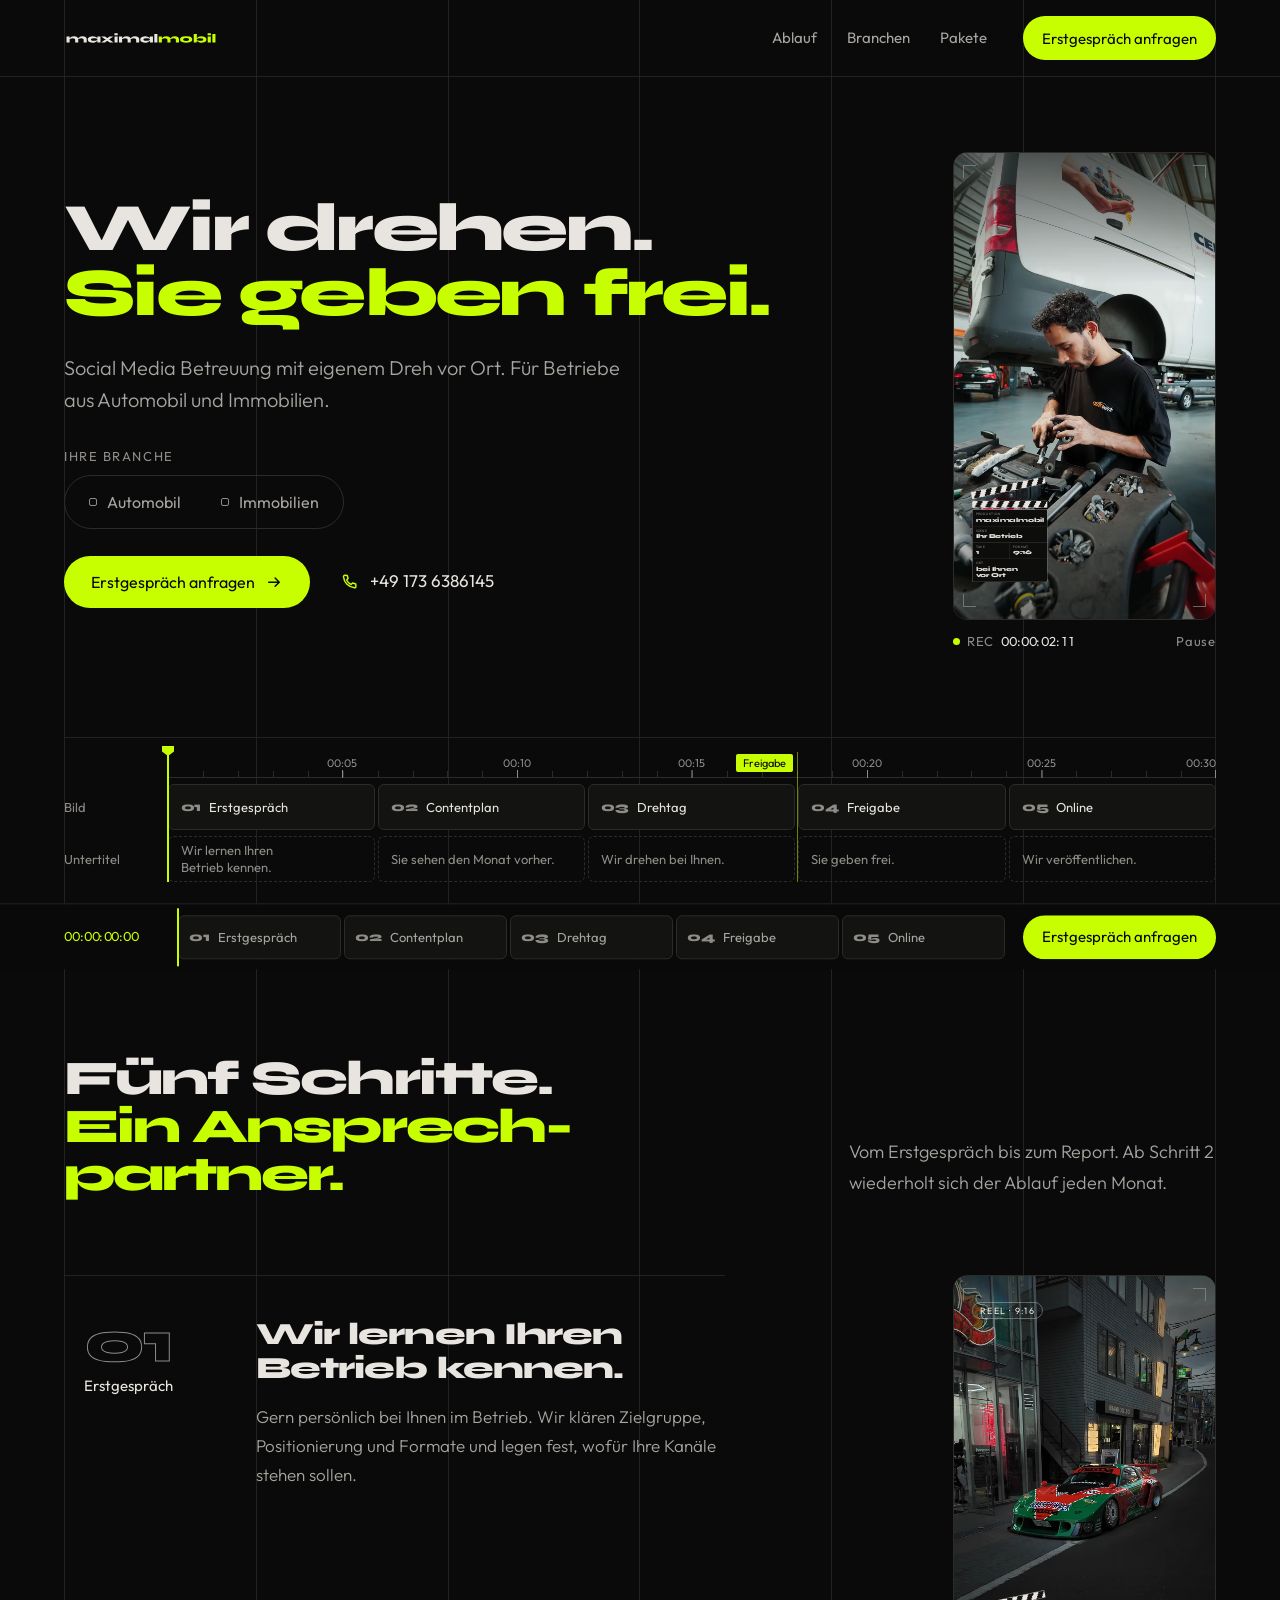
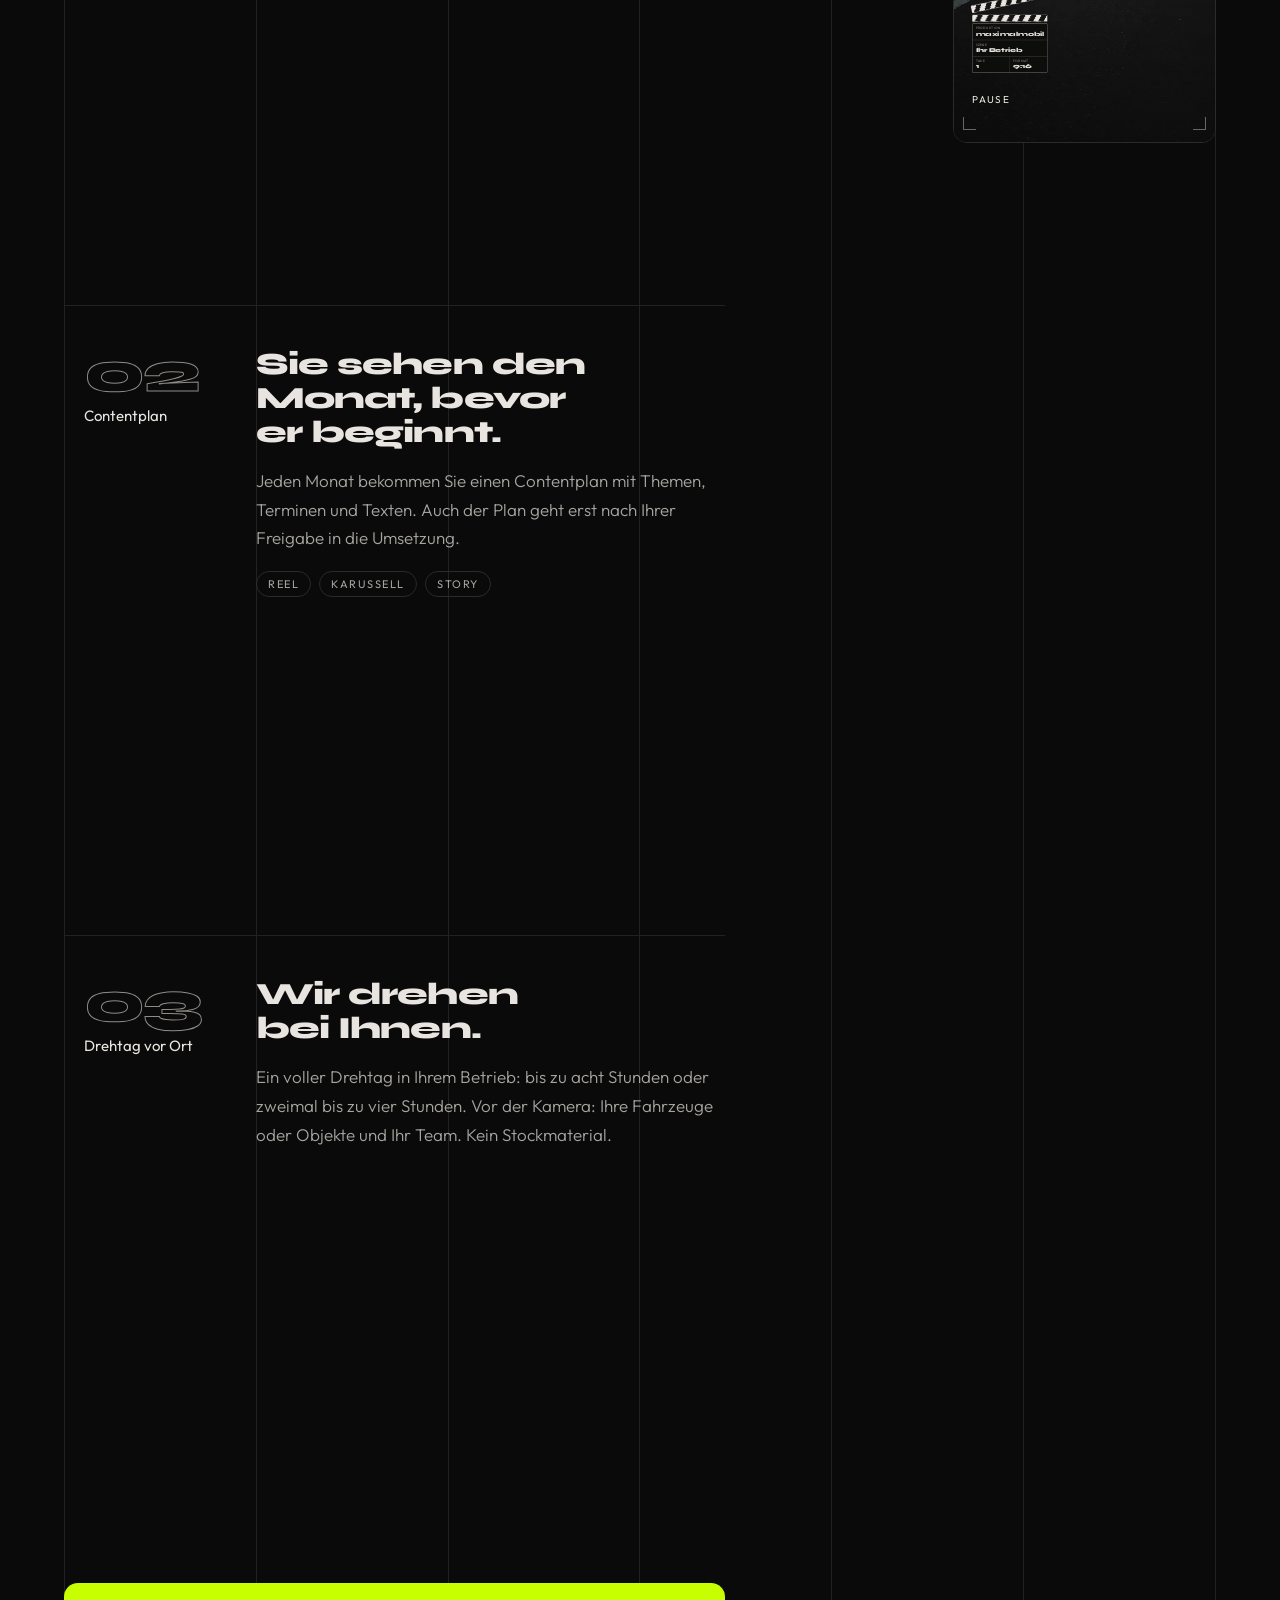
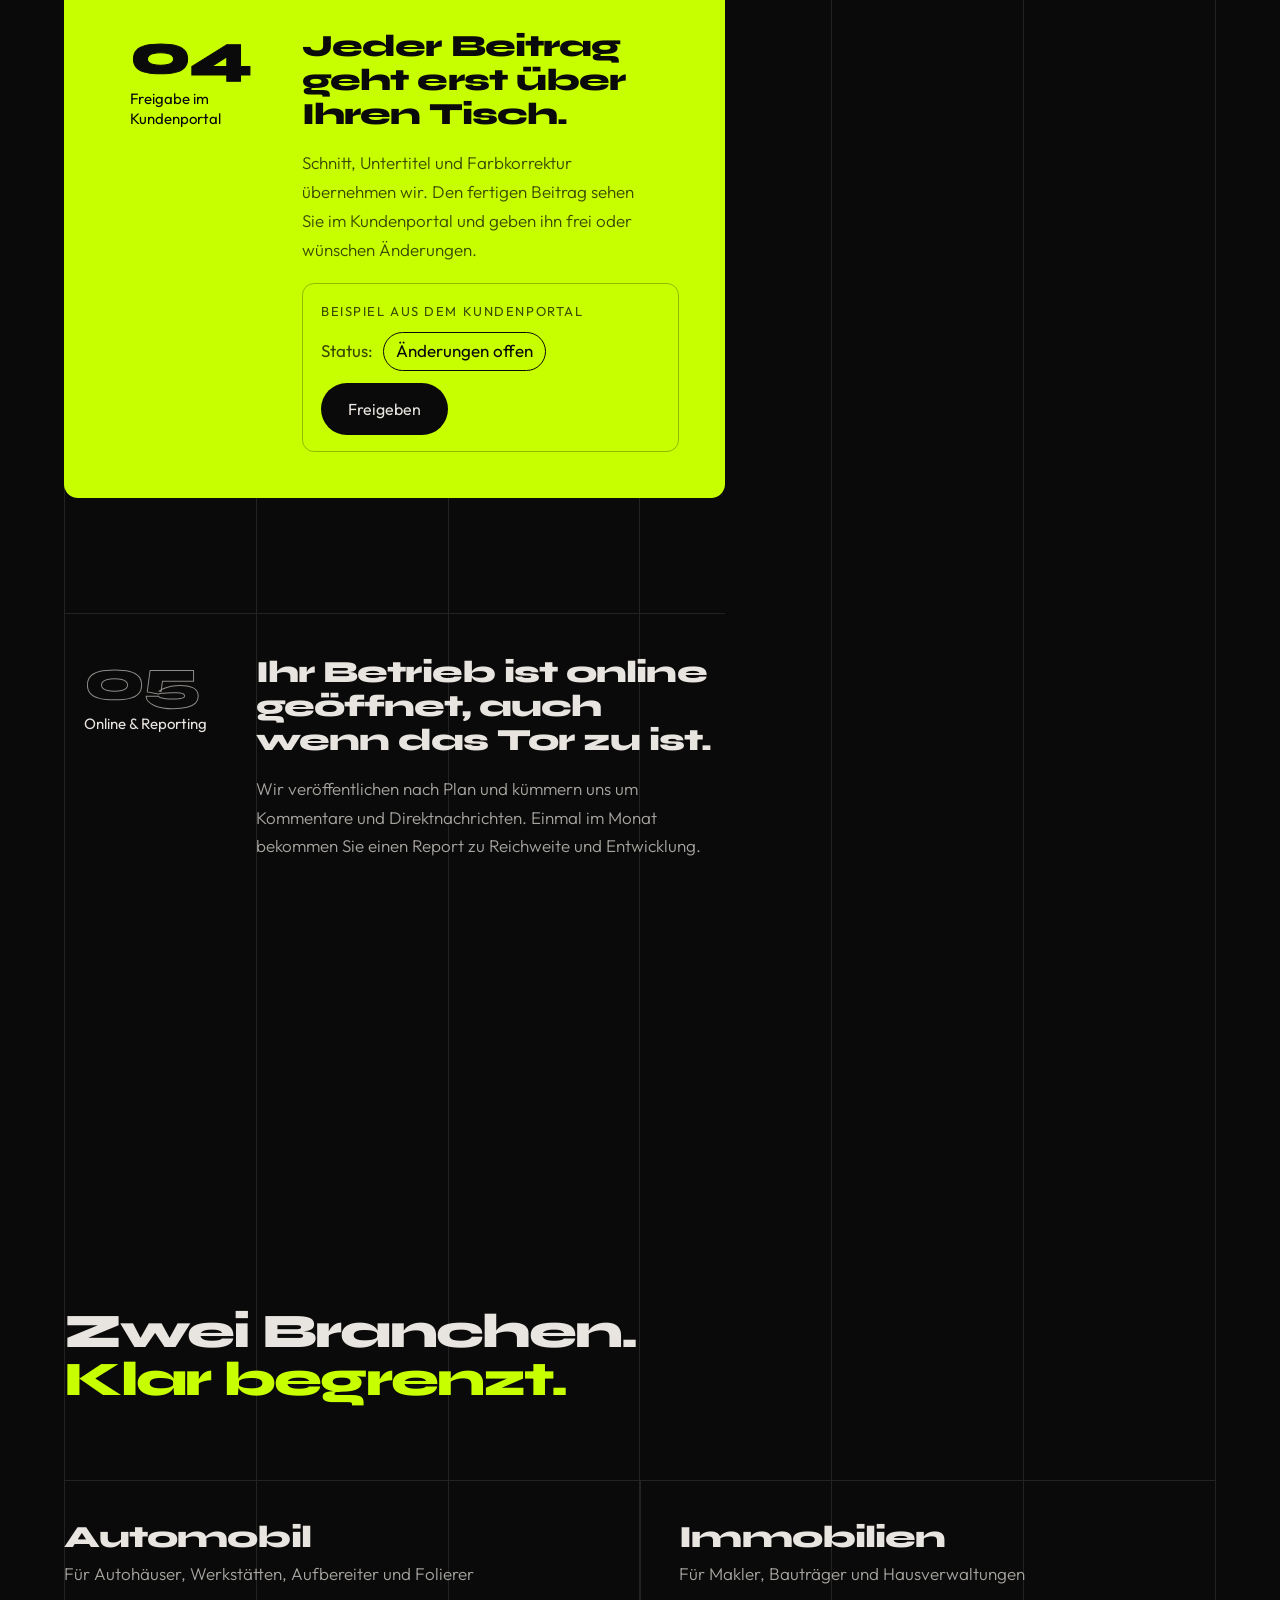
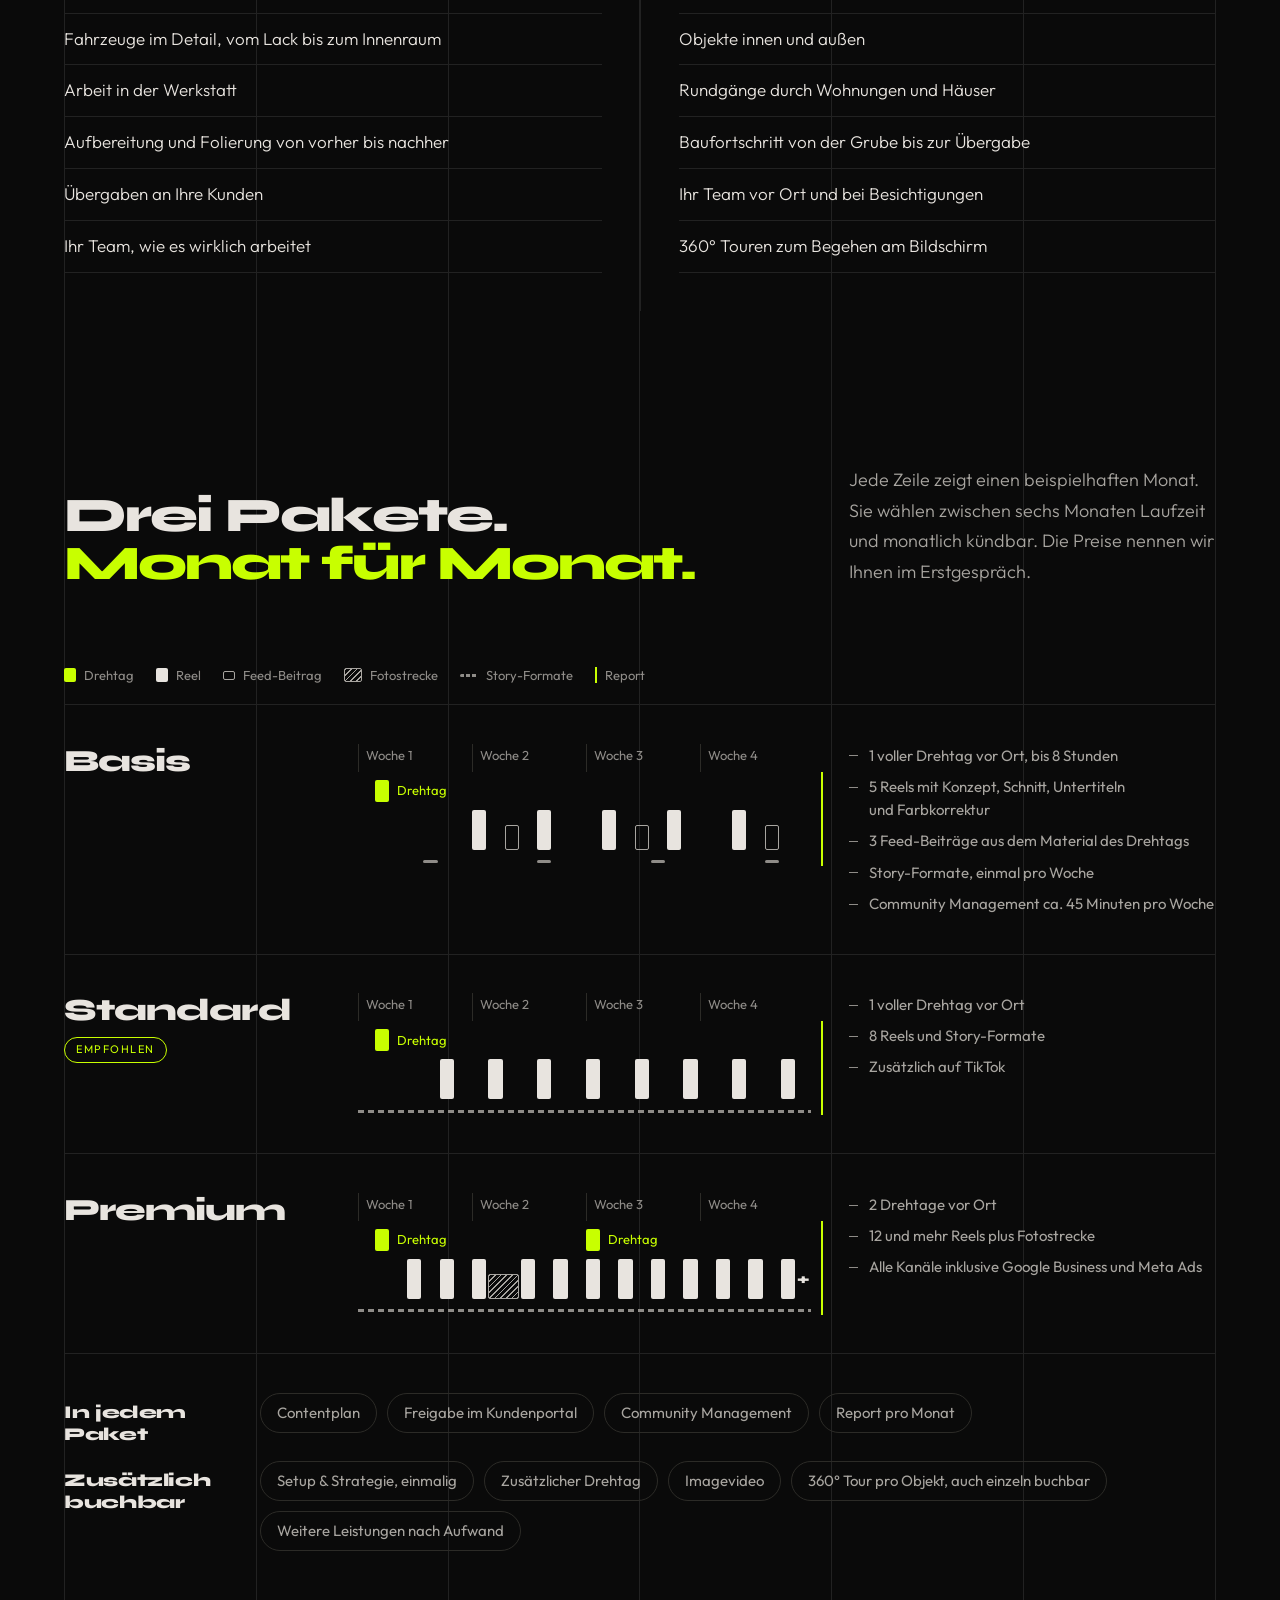
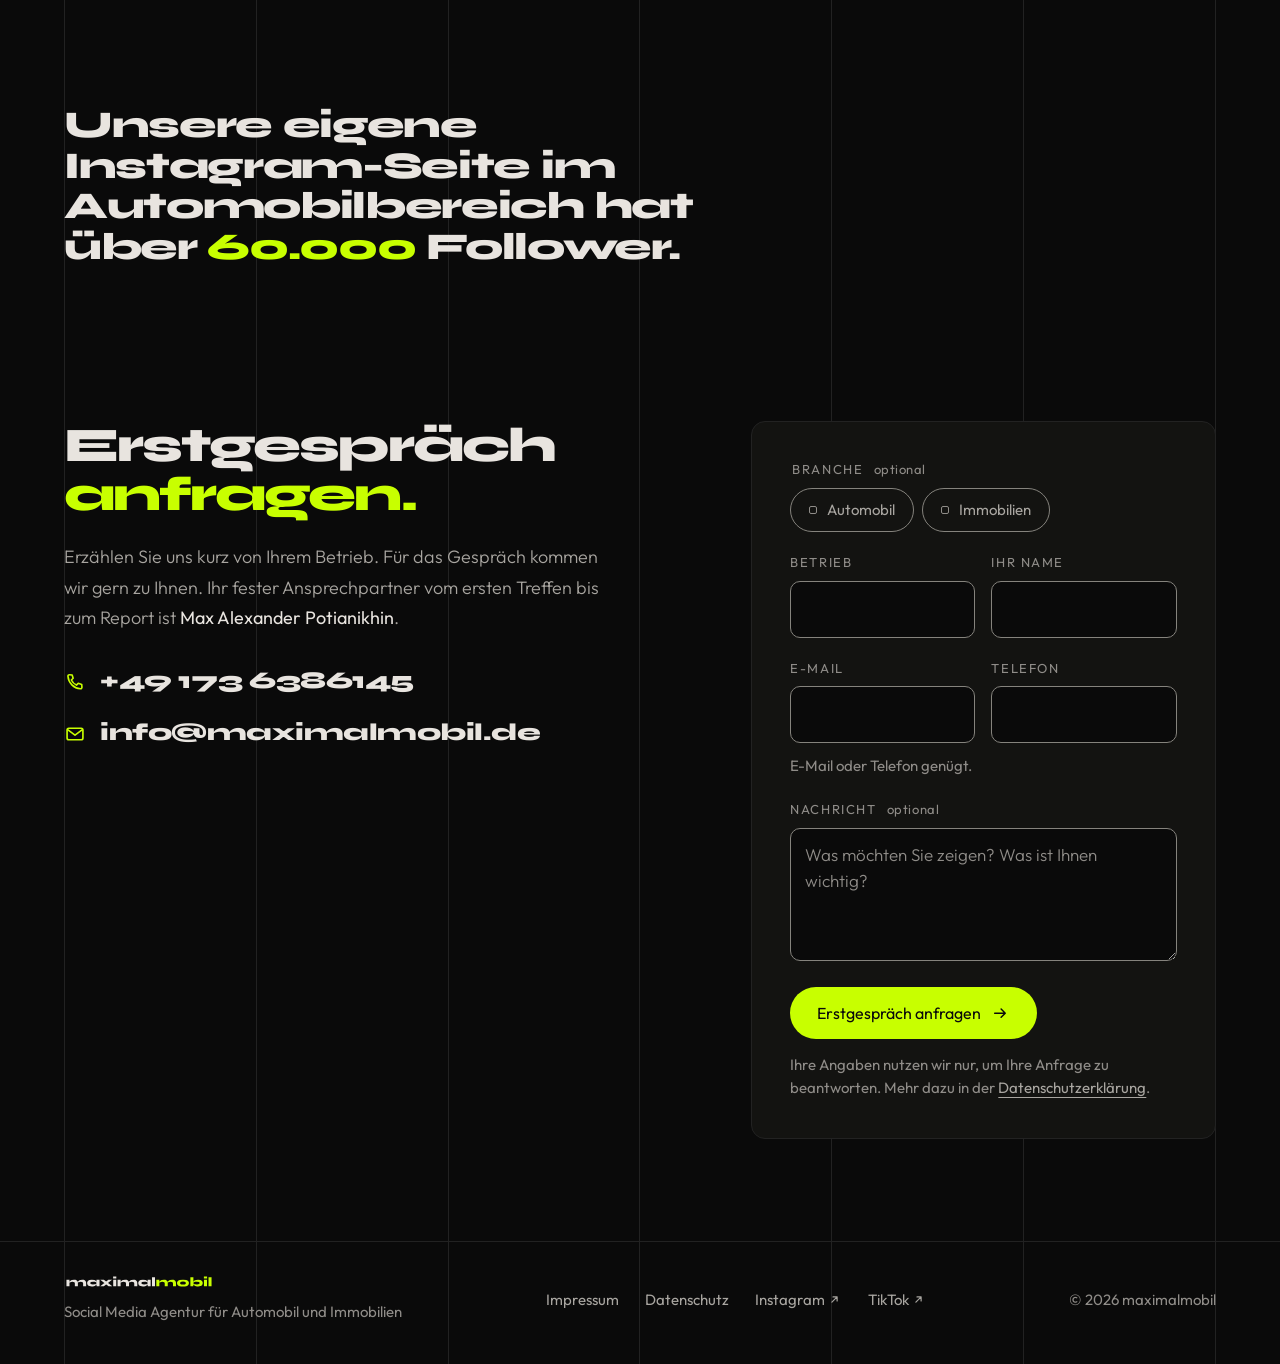
==== index.html @ b1374794 "Handy-Ansicht als App Am Telefon zeigt die Startseite oben einen Sucher mit laufendem Clip und unten" ====
<!doctype html>
<html lang="de" class="no-js">
<head>
<meta charset="utf-8">
<meta name="viewport" content="width=device-width, initial-scale=1">
<title>maximalmobil – Social Media Agentur für Automobil und Immobilien</title>
<meta name="description" content="Social Media Betreuung mit eigenem Dreh vor Ort für Autohäuser, Werkstätten, Makler, Bauträger und Hausverwaltungen. Wir drehen. Sie geben frei.">
<meta name="theme-color" content="#0a0a0a">
<meta name="color-scheme" content="dark">
<meta property="og:title" content="maximalmobil – Wir drehen. Sie geben frei.">
<meta property="og:description" content="Social Media Agentur für Automobil und Immobilien. Eigener Dreh vor Ort, Freigabe jedes Beitrags, ein fester Ansprechpartner.">
<meta property="og:type" content="website">
<meta property="og:url" content="https://maximalmobil.de/">
<meta property="og:image" content="https://maximalmobil.de/assets/logo/profilbild.png">
<link rel="icon" href="/favicon.svg" type="image/svg+xml">
<link rel="apple-touch-icon" href="/assets/logo/profilbild.png">
<link rel="preload" href="/assets/fonts/syne-800.woff2" as="font" type="font/woff2" crossorigin>
<link rel="preload" href="/assets/fonts/outfit-300.woff2" as="font" type="font/woff2" crossorigin>
<link rel="preload" href="/assets/fonts/outfit-400.woff2" as="font" type="font/woff2" crossorigin>
<link rel="stylesheet" href="/css/style.css?v=2026-10-27c">
<script src="/js/head.js?v=2026-10-27c"></script>
</head>
<body>

<svg class="sprite" aria-hidden="true" focusable="false">
  <symbol id="i-arrow" viewBox="0 0 20 20"><path d="M4 10h11.5M11 5.5 15.5 10 11 14.5" fill="none" stroke="currentColor" stroke-width="1.6" stroke-linecap="round" stroke-linejoin="round"/></symbol>
  <symbol id="i-phone" viewBox="0 0 20 20"><path d="M7.4 3.6 5 3.4a1.3 1.3 0 0 0-1.4 1.4c.4 6 5.3 10.9 11.3 11.3a1.3 1.3 0 0 0 1.4-1.4l-.2-2.4-3.2-1.1-1.6 1.6a9.4 9.4 0 0 1-4.6-4.6l1.6-1.6z" fill="none" stroke="currentColor" stroke-width="1.5" stroke-linejoin="round"/></symbol>
  <symbol id="i-mail" viewBox="0 0 20 20"><rect x="2.8" y="4.8" width="14.4" height="10.4" rx="1.6" fill="none" stroke="currentColor" stroke-width="1.5"/><path d="m3.6 6.2 6.4 4.9 6.4-4.9" fill="none" stroke="currentColor" stroke-width="1.5" stroke-linecap="round" stroke-linejoin="round"/></symbol>
  <symbol id="i-steps" viewBox="0 0 20 20"><path d="M3.5 5h2M3.5 10h2M3.5 15h2M8.5 5h8M8.5 10h8M8.5 15h8" fill="none" stroke="currentColor" stroke-width="1.6" stroke-linecap="round"/></symbol>
  <symbol id="i-lanes" viewBox="0 0 20 20"><rect x="3" y="3.5" width="5.6" height="13" rx="1.6" fill="none" stroke="currentColor" stroke-width="1.5"/><rect x="11.4" y="3.5" width="5.6" height="13" rx="1.6" fill="none" stroke="currentColor" stroke-width="1.5"/></symbol>
  <symbol id="i-month" viewBox="0 0 20 20"><rect x="3" y="4.6" width="14" height="12" rx="2" fill="none" stroke="currentColor" stroke-width="1.5"/><path d="M3 8.6h14M7 2.8v3.4M13 2.8v3.4" fill="none" stroke="currentColor" stroke-width="1.5" stroke-linecap="round"/></symbol>
  <symbol id="i-out" viewBox="0 0 20 20"><path d="M6.5 13.5 13.5 6.5M8 6.5h5.5V12" fill="none" stroke="currentColor" stroke-width="1.6" stroke-linecap="round" stroke-linejoin="round"/></symbol>
</svg>

<div class="bg" aria-hidden="true">
  <div class="wrap bg-grid"><div class="bg-cols"><span></span><span></span><span></span><span></span><span></span><span></span></div></div>
  <div class="bg-rule"></div>
</div>

<a class="skip" href="#inhalt">Zum Inhalt springen</a>

<header class="site-head wrap">
  <a class="brand" href="#top" aria-label="maximalmobil, zum Seitenanfang">
    <img src="/assets/logo/wortmarke.svg" alt="" width="190" height="18">
  </a>
  <nav class="head-nav" aria-label="Abschnitte">
    <a href="#ablauf">Ablauf</a>
    <a href="#branchen">Branchen</a>
    <a href="#pakete">Pakete</a>
  </nav>
  <a class="btn btn-primary btn-sm" href="#kontakt"><span class="cta-long">Erstgespräch anfragen</span><span class="cta-short">Anfragen</span></a>
  <a class="head-call" href="tel:+491736386145"><svg class="i" aria-hidden="true"><use href="#i-phone"/></svg>Anrufen</a>
</header>

<main id="inhalt">

  <!-- ============ Erster Viewport ============ -->
  <section class="hero" id="top" aria-labelledby="hero-title">
    <div class="wrap hero-grid">
      <div class="hero-copy">
        <h1 class="display" id="hero-title">
          <span class="row"><span>Wir drehen.</span></span>
          <span class="row accent"><span>Sie geben frei.</span></span>
        </h1>
        <p class="lead">Social Media Betreuung mit eigenem Dreh vor Ort. Für Betriebe aus Automobil und Immobilien.</p>

        <div class="spurwahl" role="group" aria-labelledby="spurwahl-label">
          <span class="field-label" id="spurwahl-label">Ihre Branche</span>
          <div class="spur-buttons">
            <span class="spur-thumb" aria-hidden="true"></span>
            <button type="button" class="spur" data-branche="auto" aria-pressed="false"><span class="spur-led" aria-hidden="true"></span>Automobil</button>
            <button type="button" class="spur" data-branche="immo" aria-pressed="false"><span class="spur-led" aria-hidden="true"></span>Immobilien</button>
          </div>
        </div>

        <div class="hero-actions">
          <a class="btn btn-primary" href="#kontakt">Erstgespräch anfragen <svg class="i" aria-hidden="true"><use href="#i-arrow"/></svg></a>
          <a class="tel-link" href="tel:+491736386145"><svg class="i" aria-hidden="true"><use href="#i-phone"/></svg>+49 173 6386145</a>
        </div>
      </div>

      <figure class="monitor monitor-hero s1" aria-label="Reels aus unseren Drehs im Format 9:16" data-player="hero">
        <div class="mon-screen">
          <div class="m-media" aria-hidden="true">
            <video class="m-video" muted playsinline preload="none">
              <source src="/assets/videos/auto-lotus.webm" type="video/webm">
              <source src="/assets/videos/auto-lotus.mp4" type="video/mp4">
            </video>
          </div>
          <div class="m-slate">
            <div class="slate-sticks" aria-hidden="true"><span class="stick stick-top"></span><span class="stick"></span></div>
            <dl class="slate-body">
              <div class="slate-cell slate-wide"><dt>Produktion</dt><dd>maximalmobil</dd></div>
              <div class="slate-cell slate-wide"><dt>Szene</dt><dd data-auto="Autohaus · Werkstatt" data-immo="Objekt · Baustelle">Ihr Betrieb</dd></div>
              <div class="slate-cell"><dt>Take</dt><dd data-take>1</dd></div>
              <div class="slate-cell"><dt>Format</dt><dd>9:16</dd></div>
              <div class="slate-cell slate-wide"><dt>Ort</dt><dd>bei Ihnen vor Ort</dd></div>
            </dl>
          </div>
          <span class="m-corners" aria-hidden="true"></span>
        </div>
        <figcaption class="mon-caption">
          <span class="rec-tc" aria-hidden="true"><span class="rec-dot"></span>REC <span class="tc" data-tc="live">00:00:00:00</span></span>
          <button class="mon-pause" type="button" data-video-pause hidden>Pause<span class="sr-only"> (Videos)</span></button>
        </figcaption>
      </figure>
    </div>

    <div class="wrap">
      <nav class="timeline" aria-label="Ablauf als Zeitleiste" data-timeline>
        <div class="tl-ruler" aria-hidden="true">
          <span style="--at:0">00:00</span><span style="--at:.1667">00:05</span><span style="--at:.3333">00:10</span><span style="--at:.5">00:15</span><span style="--at:.6667">00:20</span><span style="--at:.8333">00:25</span><span style="--at:1">00:30</span>
        </div>
        <span class="tl-head tl-head-v" aria-hidden="true">Bild</span>
        <ol class="tl-lane tl-clips">
          <li><a class="clip" href="#schritt-1" data-clip="1"><span class="clip-no">01</span><span class="clip-name">Erstgespräch</span></a></li>
          <li><a class="clip" href="#schritt-2" data-clip="2"><span class="clip-no">02</span><span class="clip-name">Contentplan</span></a></li>
          <li><a class="clip" href="#schritt-3" data-clip="3"><span class="clip-no">03</span><span class="clip-name">Drehtag</span></a></li>
          <li><a class="clip clip-freigabe" href="#schritt-4" data-clip="4"><span class="clip-no">04</span><span class="clip-name">Freigabe</span></a></li>
          <li><a class="clip" href="#schritt-5" data-clip="5"><span class="clip-no">05</span><span class="clip-name">Online</span></a></li>
        </ol>
        <span class="tl-head tl-head-t" aria-hidden="true">Untertitel</span>
        <ol class="tl-lane tl-subs" aria-hidden="true">
          <li>Wir lernen Ihren Betrieb kennen.</li>
          <li>Sie sehen den Monat vorher.</li>
          <li>Wir drehen bei Ihnen.</li>
          <li>Sie geben frei.</li>
          <li>Wir veröffentlichen.</li>
        </ol>
        <div class="tl-overlay" aria-hidden="true">
          <span class="tl-marker" style="--at:.6"><span>Freigabe</span></span>
          <span class="tl-playhead"></span>
        </div>
      </nav>
    </div>
  </section>

  <!-- ============ Ablauf: fünf Clips ============ -->
  <section class="ablauf is-current" id="ablauf" data-tab="ablauf" aria-labelledby="ablauf-title">
    <div class="wrap section-head">
      <h2 class="h2" id="ablauf-title"><span>Fünf Schritte.</span> <span class="accent">Ein Ansprech&shy;partner.</span></h2>
      <p class="section-lead">Vom Erstgespräch bis zum Report. Ab Schritt 2 wiederholt sich der Ablauf jeden Monat.</p>
    </div>

    <div class="wrap ablauf-grid">
      <div class="ablauf-stage">
        <figure class="monitor monitor-steps s1 s2 s3 s4 s5" data-monitor data-player="steps" aria-label="Ein Reel entsteht">
          <div class="mon-screen">
            <div class="m-material" aria-hidden="true">
              <div class="m-media" aria-hidden="true">
                <video class="m-video" muted playsinline preload="none">
                  <source src="/assets/videos/auto-rx7-japan.webm" type="video/webm">
                  <source src="/assets/videos/auto-rx7-japan.mp4" type="video/mp4">
                </video>
              </div>
              <span class="m-rec"><span class="rec-dot"></span>REC</span>
            </div>
            <div class="m-slate" aria-hidden="true">
              <div class="slate-sticks"><span class="stick stick-top"></span><span class="stick"></span></div>
              <dl class="slate-body">
                <div class="slate-cell slate-wide"><dt>Produktion</dt><dd>maximalmobil</dd></div>
                <div class="slate-cell slate-wide"><dt>Szene</dt><dd data-auto="Autohaus · Werkstatt" data-immo="Objekt · Baustelle">Ihr Betrieb</dd></div>
                <div class="slate-cell"><dt>Take</dt><dd data-take>1</dd></div>
                <div class="slate-cell"><dt>Format</dt><dd>9:16</dd></div>
              </dl>
            </div>
            <span class="m-corners" aria-hidden="true"></span>
            <button class="m-pause" type="button" data-video-pause hidden>Pause<span class="sr-only"> (Videos)</span></button>
            <span class="tag m-format">Reel · 9:16</span>
            <div class="m-plan">
              <span class="m-plan-label">Contentplan</span>
              <span class="m-plan-topic" data-auto="Thema: Fahrzeug im Detail" data-immo="Thema: Objekt-Rundgang">Thema: Ihr Betrieb vor Ort</span>
            </div>
            <p class="m-subs"><span data-auto="Frisch aufbereitet. Bereit für die Übergabe." data-immo="Viel Licht, kurze Wege. Besichtigung nach Termin.">Gedreht bei Ihnen vor Ort.</span></p>
            <div class="m-status">
              <span class="status status-open">Änderungen offen</span>
              <span class="status status-ok">Content freigegeben</span>
            </div>
            <div class="m-online"><span class="online-dot"></span>Online</div>
          </div>
        </figure>
      </div>

      <span class="steps-line" aria-hidden="true"></span>
      <ol class="steps">
        <li class="step" id="schritt-1" data-step="1">
          <div class="step-panel">
            <div class="step-rail" aria-hidden="true"><span class="step-no">01</span><span class="step-name">Erstgespräch</span></div>
            <div class="step-body">
              <h3 class="h3"><span class="sr-only">Schritt 1, Erstgespräch: </span>Wir lernen Ihren Betrieb kennen.</h3>
              <p>Gern persönlich bei Ihnen im Betrieb. Wir klären Zielgruppe, Positionierung und Formate und legen fest, wofür Ihre Kanäle stehen sollen.</p>
            </div>
          </div>
        </li>
        <li class="step" id="schritt-2" data-step="2">
          <div class="step-panel">
            <div class="step-rail" aria-hidden="true"><span class="step-no">02</span><span class="step-name">Contentplan</span></div>
            <div class="step-body">
              <h3 class="h3"><span class="sr-only">Schritt 2, Contentplan: </span>Sie sehen den Monat, bevor er beginnt.</h3>
              <p>Jeden Monat bekommen Sie einen Contentplan mit Themen, Terminen und Texten. Auch der Plan geht erst nach Ihrer Freigabe in die Umsetzung.</p>
              <ul class="tags" aria-label="Formate">
                <li class="tag">Reel</li><li class="tag">Karussell</li><li class="tag">Story</li>
              </ul>
            </div>
          </div>
        </li>
        <li class="step" id="schritt-3" data-step="3">
          <div class="step-panel">
            <div class="step-rail" aria-hidden="true"><span class="step-no">03</span><span class="step-name">Drehtag vor Ort</span></div>
            <div class="step-body">
              <h3 class="h3"><span class="sr-only">Schritt 3, Drehtag vor Ort: </span>Wir drehen bei Ihnen.</h3>
              <p>Ein voller Drehtag in Ihrem Betrieb: bis zu acht Stunden oder zweimal bis zu vier Stunden. Vor der Kamera: <span data-auto="Ihre Fahrzeuge, Ihre Werkstatt, Ihr Team." data-immo="Ihre Objekte, Ihre Baustellen, Ihr Team.">Ihre Fahrzeuge oder Objekte und Ihr Team.</span> Kein Stockmaterial.</p>
            </div>
          </div>
        </li>
        <li class="step step-freigabe" id="schritt-4" data-step="4">
          <div class="step-panel">
            <div class="step-rail" aria-hidden="true"><span class="step-no">04</span><span class="step-name">Freigabe im Kundenportal</span></div>
            <div class="step-body">
              <h3 class="h3"><span class="sr-only">Schritt 4, Freigabe im Kundenportal: </span>Jeder Beitrag geht erst über Ihren Tisch.</h3>
              <p>Schnitt, Untertitel und Farbkorrektur übernehmen wir. Den fertigen Beitrag sehen Sie im Kundenportal und geben ihn frei oder wünschen Änderungen.</p>
              <div class="approve-demo" data-approve>
                <p class="approve-caption">Beispiel aus dem Kundenportal</p>
                <div class="approve-row">
                  <p class="approve-status" aria-live="polite">Status: <strong data-approve-label>Änderungen offen</strong></p>
                  <button type="button" class="btn btn-ink" data-approve-btn>Freigeben</button>
                </div>
              </div>
            </div>
          </div>
        </li>
        <li class="step" id="schritt-5" data-step="5">
          <div class="step-panel">
            <div class="step-rail" aria-hidden="true"><span class="step-no">05</span><span class="step-name">Online &amp; Reporting</span></div>
            <div class="step-body">
              <h3 class="h3"><span class="sr-only">Schritt 5, Online &amp; Reporting: </span>Ihr Betrieb ist online geöffnet, auch wenn das Tor zu ist.</h3>
              <p>Wir veröffentlichen nach Plan und kümmern uns um Kommentare und Direktnachrichten. Einmal im Monat bekommen Sie einen Report zu Reichweite und Entwicklung.</p>
            </div>
          </div>
        </li>
      </ol>
    </div>
  </section>

  <!-- ============ Branchen ============ -->
  <section class="branchen" id="branchen" data-tab="branchen" aria-labelledby="branchen-title">
    <div class="wrap section-head">
      <h2 class="h2" id="branchen-title"><span>Zwei Branchen.</span> <span class="accent">Klar begrenzt.</span></h2>
    </div>

    <div class="wrap lanes">
      <article class="lane" data-lane="auto" aria-labelledby="lane-auto">
        <header class="lane-head">
          <h3 class="h3" id="lane-auto">Automobil</h3>
          <p class="lane-for">Für Autohäuser, Werkstätten, Aufbereiter und Folierer</p>
        </header>
        <ul class="shot-list" aria-label="Was wir drehen">
          <li>Fahrzeuge im Detail, vom Lack bis zum Innenraum</li>
          <li>Arbeit in der Werkstatt</li>
          <li>Aufbereitung und Folierung von vorher bis nachher</li>
          <li>Übergaben an Ihre Kunden</li>
          <li>Ihr Team, wie es wirklich arbeitet</li>
        </ul>
      </article>

      <article class="lane" data-lane="immo" aria-labelledby="lane-immo">
        <header class="lane-head">
          <h3 class="h3" id="lane-immo">Immobilien</h3>
          <p class="lane-for">Für Makler, Bauträger und Hausverwaltungen</p>
        </header>
        <ul class="shot-list" aria-label="Was wir drehen">
          <li>Objekte innen und außen</li>
          <li>Rundgänge durch Wohnungen und Häuser</li>
          <li>Baufortschritt von der Grube bis zur Übergabe</li>
          <li>Ihr Team vor Ort und bei Besichtigungen</li>
          <li>360° Touren zum Begehen am Bildschirm</li>
        </ul>
      </article>
    </div>
  </section>

  <!-- ============ Pakete ============ -->
  <section class="pakete" id="pakete" data-tab="pakete" aria-labelledby="pakete-title">
    <div class="wrap section-head">
      <h2 class="h2" id="pakete-title"><span>Drei Pakete.</span> <span class="accent">Monat für Monat.</span></h2>
      <p class="section-lead">Jede Zeile zeigt einen beispielhaften Monat. Sie wählen zwischen sechs Monaten Laufzeit und monatlich kündbar. Die Preise nennen wir Ihnen im Erstgespräch.</p>
    </div>

    <div class="wrap">
      <div class="month-legend" aria-hidden="true">
        <span><i class="lg lg-dreh"></i>Drehtag</span>
        <span><i class="lg lg-reel"></i>Reel</span>
        <span><i class="lg lg-feed"></i>Feed-Beitrag</span>
        <span><i class="lg lg-foto"></i>Fotostrecke</span>
        <span><i class="lg lg-story"></i>Story-Formate</span>
        <span><i class="lg lg-report"></i>Report</span>
      </div>

      <div class="packages">
        <article class="package" aria-labelledby="pk-basis">
          <header class="pk-head">
            <h3 class="h3" id="pk-basis">Basis</h3>
          </header>
          <div class="month" aria-hidden="true" data-month='{"dreh":[2],"reel":[8,12,16,20,24],"feed":[10,18,26],"storyTicks":[5,12,19,26]}'></div>
          <ul class="pk-list">
            <li>1 voller Drehtag vor Ort, bis 8 Stunden</li>
            <li>5 Reels mit Konzept, Schnitt, Untertiteln und Farbkorrektur</li>
            <li>3 Feed-Beiträge aus dem Material des Drehtags</li>
            <li>Story-Formate, einmal pro Woche</li>
            <li>Community Management ca. 45 Minuten pro Woche</li>
          </ul>
        </article>

        <article class="package package-rec" aria-labelledby="pk-standard">
          <header class="pk-head">
            <h3 class="h3" id="pk-standard">Standard</h3>
            <span class="tag tag-lime">Empfohlen</span>
          </header>
          <div class="month" aria-hidden="true" data-month='{"dreh":[2],"reel":[6,9,12,15,18,21,24,27],"storySpan":true}'></div>
          <ul class="pk-list">
            <li>1 voller Drehtag vor Ort</li>
            <li>8 Reels und Story-Formate</li>
            <li>Zusätzlich auf TikTok</li>
          </ul>
        </article>

        <article class="package" aria-labelledby="pk-premium">
          <header class="pk-head">
            <h3 class="h3" id="pk-premium">Premium</h3>
          </header>
          <div class="month" aria-hidden="true" data-month='{"dreh":[2,15],"reel":[4,6,8,11,13,15,17,19,21,23,25,27],"reelMore":true,"foto":[9,10],"storySpan":true}'></div>
          <ul class="pk-list">
            <li>2 Drehtage vor Ort</li>
            <li>12 und mehr Reels plus Fotostrecke</li>
            <li>Alle Kanäle inklusive Google Business und Meta Ads</li>
          </ul>
        </article>
      </div>

      <div class="extras">
        <h3 class="extras-title">In jedem Paket</h3>
        <ul class="extras-list">
          <li>Contentplan</li>
          <li>Freigabe im Kundenportal</li>
          <li>Community Management</li>
          <li>Report pro Monat</li>
        </ul>
      </div>

      <div class="extras">
        <h3 class="extras-title">Zusätzlich buchbar</h3>
        <ul class="extras-list">
          <li>Setup &amp; Strategie, einmalig</li>
          <li>Zusätzlicher Drehtag</li>
          <li>Imagevideo</li>
          <li>360° Tour pro Objekt, auch einzeln buchbar</li>
          <li>Weitere Leistungen nach Aufwand</li>
        </ul>
      </div>
    </div>
  </section>

  <!-- ============ Referenzen ============ -->
  <section class="referenzen" id="referenzen" data-tab="anfrage" aria-labelledby="ref-title">
    <div class="wrap ref-grid">
      <h2 class="ref-statement" id="ref-title">Unsere eigene Instagram-Seite im Automobil&shy;bereich hat über <span class="accent">60.000</span> Follower.</h2>
    </div>
  </section>

  <!-- ============ Kontakt ============ -->
  <section class="kontakt" id="kontakt" data-tab="anfrage" aria-labelledby="kontakt-title">
    <div class="wrap kontakt-grid">
      <div class="kontakt-intro">
        <h2 class="h2" id="kontakt-title"><span>Erst&shy;gespräch</span> <span class="accent">anfragen.</span></h2>
        <p class="section-lead">Erzählen Sie uns kurz von Ihrem Betrieb. Für das Gespräch kommen wir gern zu Ihnen. Ihr fester Ansprechpartner vom ersten Treffen bis zum Report ist <strong>Max Alexander Potianikhin</strong>.</p>
        <ul class="direct">
          <li><a href="tel:+491736386145"><svg class="i" aria-hidden="true"><use href="#i-phone"/></svg>+49 173 6386145</a></li>
          <li><a href="mailto:info@maximalmobil.de"><svg class="i" aria-hidden="true"><use href="#i-mail"/></svg>info@maximalmobil.de</a></li>
        </ul>
      </div>

      <form class="form" id="anfrage" action="/anfrage.php" method="post" novalidate data-endpoint="/anfrage.php">
        <fieldset class="field field-choice">
          <legend class="field-label">Branche <span class="optional">optional</span></legend>
          <div class="choices">
            <label class="choice"><input type="radio" name="branche" value="Automobil"><span>Automobil</span></label>
            <label class="choice"><input type="radio" name="branche" value="Immobilien"><span>Immobilien</span></label>
          </div>
        </fieldset>

        <div class="field-row">
          <div class="field">
            <label class="field-label" for="f-betrieb">Betrieb</label>
            <input id="f-betrieb" name="betrieb" type="text" autocomplete="organization" maxlength="120" required aria-describedby="e-betrieb">
            <p class="field-error" id="e-betrieb" hidden>Bitte nennen Sie den Namen Ihres Betriebs.</p>
          </div>
          <div class="field">
            <label class="field-label" for="f-name">Ihr Name</label>
            <input id="f-name" name="name" type="text" autocomplete="name" maxlength="100" required aria-describedby="e-name">
            <p class="field-error" id="e-name" hidden>Bitte nennen Sie Ihren Namen.</p>
          </div>
        </div>

        <div class="field-row">
          <div class="field">
            <label class="field-label" for="f-mail">E-Mail</label>
            <input id="f-mail" name="email" type="email" autocomplete="email" inputmode="email" maxlength="160" aria-describedby="h-reach e-reach">
          </div>
          <div class="field">
            <label class="field-label" for="f-tel">Telefon</label>
            <input id="f-tel" name="telefon" type="tel" autocomplete="tel" maxlength="40" aria-describedby="h-reach e-reach">
          </div>
        </div>
        <p class="field-hint" id="h-reach">E-Mail oder Telefon genügt.</p>
        <p class="field-error" id="e-reach" hidden>Bitte geben Sie eine E-Mail-Adresse oder eine Telefonnummer an, damit wir uns melden können.</p>

        <div class="field">
          <label class="field-label" for="f-msg">Nachricht <span class="optional">optional</span></label>
          <textarea id="f-msg" name="nachricht" rows="4" maxlength="3000" aria-describedby="e-msg" placeholder="Was möchten Sie zeigen? Was ist Ihnen wichtig?"></textarea>
          <p class="field-error" id="e-msg" hidden>Die Nachricht ist zu lang (höchstens 3.000 Zeichen).</p>
        </div>

        <div class="hp" aria-hidden="true">
          <label for="f-website">Website</label>
          <input id="f-website" name="website" type="text" tabindex="-1" autocomplete="off">
        </div>

        <div class="form-foot">
          <button class="btn btn-primary" type="submit" data-submit>Erstgespräch anfragen <svg class="i" aria-hidden="true"><use href="#i-arrow"/></svg></button>
          <p class="form-note">Ihre Angaben nutzen wir nur, um Ihre Anfrage zu beantworten. Mehr dazu in der <a href="/datenschutz">Datenschutzerklärung</a>.</p>
        </div>

        <div class="form-status" role="status" aria-live="polite" tabindex="-1" hidden data-form-status></div>
      </form>
    </div>
  </section>
</main>

<footer class="site-foot">
  <div class="wrap foot-grid">
    <div class="foot-brand">
      <img src="/assets/logo/wortmarke.svg" alt="maximalmobil" width="160" height="15">
      <p>Social Media Agentur für Automobil und Immobilien</p>
    </div>
    <nav class="foot-nav" aria-label="Rechtliches und Kanäle">
      <a href="/impressum">Impressum</a>
      <a href="/datenschutz">Datenschutz</a>
      <a href="https://www.instagram.com/maximalmobil/" rel="noopener" target="_blank">Instagram<svg class="i" aria-hidden="true"><use href="#i-out"/></svg><span class="sr-only"> (öffnet in neuem Tab)</span></a>
      <a href="https://www.tiktok.com/@maximalmobil" rel="noopener" target="_blank">TikTok<svg class="i" aria-hidden="true"><use href="#i-out"/></svg><span class="sr-only"> (öffnet in neuem Tab)</span></a>
    </nav>
    <p class="foot-copy">© 2026 maximalmobil</p>
  </div>
</footer>

<nav class="tabbar" aria-label="Bereiche" data-tabbar>
  <a href="#ablauf" data-tab-link="ablauf" aria-current="true"><svg class="i" aria-hidden="true"><use href="#i-steps"/></svg><span>Ablauf</span></a>
  <a href="#branchen" data-tab-link="branchen"><svg class="i" aria-hidden="true"><use href="#i-lanes"/></svg><span>Branchen</span></a>
  <a href="#pakete" data-tab-link="pakete"><svg class="i" aria-hidden="true"><use href="#i-month"/></svg><span>Pakete</span></a>
  <a href="#kontakt" data-tab-link="anfrage" class="tab-cta"><span>Anfragen</span><svg class="i" aria-hidden="true"><use href="#i-arrow"/></svg></a>
</nav>

<nav class="dock" aria-label="Ablauf, Schnellnavigation" data-dock inert>
  <span class="tc dock-tc" data-tc="scrub" aria-hidden="true">00:00:00:00</span>
  <ol class="dock-clips">
    <li><a href="#schritt-1" data-clip="1"><span class="clip-no">01</span><span class="dock-name">Erstgespräch</span></a></li>
    <li><a href="#schritt-2" data-clip="2"><span class="clip-no">02</span><span class="dock-name">Contentplan</span></a></li>
    <li><a href="#schritt-3" data-clip="3"><span class="clip-no">03</span><span class="dock-name">Drehtag</span></a></li>
    <li><a href="#schritt-4" data-clip="4" class="clip-freigabe"><span class="clip-no">04</span><span class="dock-name">Freigabe</span></a></li>
    <li><a href="#schritt-5" data-clip="5"><span class="clip-no">05</span><span class="dock-name">Online</span></a></li>
    <li class="dock-playhead" aria-hidden="true"></li>
  </ol>
  <a class="btn btn-primary btn-sm dock-cta" href="#kontakt"><span class="cta-long">Erstgespräch anfragen</span><span class="cta-short">Anfragen</span></a>
</nav>

<script src="/js/main.js?v=2026-10-27c" defer></script>
</body>
</html>
---- css/style.css ----
/* maximalmobil – Website
   Farben, Schriften und Gestaltungselemente: assets/brand/maximalmobil_Brand-Identity.md */

@font-face{font-family:"Syne";font-style:normal;font-weight:800;font-display:swap;src:url(/assets/fonts/syne-800.woff2) format("woff2")}
@font-face{font-family:"Outfit";font-style:normal;font-weight:300;font-display:swap;src:url(/assets/fonts/outfit-300.woff2) format("woff2")}
/* Ersatz bis die Webfonts geladen sind: Breite und Zeilenmaße an Syne bzw. Outfit angeglichen (gemessen),
   damit die Headline beim Wechsel nicht umbricht und nichts springt. Arial Black zuerst, sonst Arial Bold/Roboto Bold. */
@font-face{font-family:"Syne Ersatz 1";font-weight:800;src:local("Arial Black"),local("Arial-Black");size-adjust:141%;ascent-override:66%;descent-override:19.9%;line-gap-override:0%}
@font-face{font-family:"Syne Ersatz 2";font-weight:800;src:local("Arial Bold"),local("Arial-BoldMT"),local("Roboto Bold"),local("Roboto-Bold");size-adjust:163.6%;ascent-override:56.9%;descent-override:17.1%;line-gap-override:0%}
@font-face{font-family:"Outfit Ersatz";font-weight:300 400;src:local("Arial"),local("ArialMT"),local("Roboto"),local("Roboto-Regular");size-adjust:98.5%;ascent-override:101.5%;descent-override:26.4%;line-gap-override:0%}
@font-face{font-family:"Outfit";font-style:normal;font-weight:400;font-display:swap;src:url(/assets/fonts/outfit-400.woff2) format("woff2")}

:root{
  color-scheme:dark;
  /* Kernpalette */
  --ink:#0a0a0a;
  --bone:#e8e4df;
  --lime:#c8ff00;
  /* Abstufungen, dunkler Grund */
  --lime-hover:#a0cc00;
  --surface:#131311;
  --surface-2:#1c1c19;
  --line:#222222;
  --line-2:#2c2b27;
  --bone-dim:#a8a5a0;
  --bone-faint:#8f8c88;
  --on-lime-dim:#3b4a00;
  --line-ctl:#85837d;      /* Bone Faint 2 (CI): Feldgrenzen, mind. 3:1 */

  /* Kleine Schriftstufen (DESIGN.md: tag, label, ui) */
  --fs-tag:.6875rem;
  --fs-label:.8125rem;
  --fs-ui:.9375rem;

  --f-display:"Syne","Syne Ersatz 1","Syne Ersatz 2",system-ui,sans-serif;
  --f-text:"Outfit","Outfit Ersatz",system-ui,-apple-system,"Segoe UI",sans-serif;

  --pad:clamp(20px,5vw,64px);
  --max:1360px;
  --gap:clamp(16px,2vw,28px);
  --head-h:76px;
  --section-y:clamp(104px,12vw,184px);
  --r-tile:14px;
  --r-clip:6px;
  --mon-h:clamp(340px,52svh,580px);
  --dock-h:66px;

  --ease:cubic-bezier(.2,.8,.2,1);
  --ease-expo:cubic-bezier(.16,1,.3,1);
}

/* Scroll-Fortschritt: nicht vererbt, damit ein neuer Wert nur das eine Element neu berechnet */
@property --p{syntax:"<number>";inherits:false;initial-value:0}
@property --sp{syntax:"<number>";inherits:false;initial-value:0}

/* ---------- Grundlagen ---------- */
*,*::before,*::after{box-sizing:border-box}
html{-webkit-text-size-adjust:100%;-webkit-tap-highlight-color:transparent;scrollbar-color:var(--line-2) var(--ink);scroll-padding-top:24px}
@media (prefers-reduced-motion:no-preference){html{scroll-behavior:smooth}}
body{
  position:relative;
  min-height:100vh;
  margin:0;
  background:var(--ink);
  color:var(--bone);
  font-family:var(--f-text);
  font-weight:300;
  font-size:clamp(1rem,.96rem + .2vw,1.0625rem);
  line-height:1.7;
  font-synthesis:none;
  -webkit-font-smoothing:antialiased;
  caret-color:var(--lime);
}
::selection{background:var(--lime);color:var(--ink)}
p,li,dd{text-wrap:pretty}
::-webkit-scrollbar{width:10px;height:10px}
::-webkit-scrollbar-track{background:var(--ink)}
::-webkit-scrollbar-thumb{background:var(--line-2);border-radius:10px;border:2px solid var(--ink)}
img,svg{display:block;max-width:100%}
a{color:inherit;text-underline-offset:.24em;text-decoration-thickness:1px}
:focus-visible{outline:2px solid var(--lime);outline-offset:3px;border-radius:4px}
h1,h2,h3,p,ol,ul,dl,dd,figure{margin:0}
ol,ul{padding:0;list-style:none}
strong{font-weight:400;color:var(--bone)}
.sr-only{position:absolute;width:1px;height:1px;padding:0;margin:-1px;overflow:hidden;clip:rect(0 0 0 0);white-space:nowrap;border:0}
.sprite{position:absolute;width:0;height:0;overflow:hidden}
.i{width:1.15em;height:1.15em;flex:none}

.skip{position:absolute;left:var(--pad);top:-100px;z-index:100;background:var(--lime);color:var(--ink);padding:10px 18px;border-radius:999px;font-weight:400;text-decoration:none}
.skip:focus{top:12px}

/* Hintergrund: Haarlinien-Raster, an .wrap ausgerichtet (6 Spalten, 7 Linien), dazu eine Linie unter der Kopfzeile.
   z-index:-1 legt es hinter allen Inhalt; Flächen wie Formular, Panels und Leiste decken es ab. */
.bg{position:absolute;inset:0;z-index:-1;overflow:hidden;pointer-events:none}
.bg-grid{height:100%}
.bg-cols{height:100%;display:grid;grid-template-columns:repeat(6,minmax(0,1fr));border-right:1px solid var(--line)}
.bg-cols span{border-left:1px solid var(--line)}
.bg-rule{position:absolute;left:0;right:0;top:var(--head-h);height:1px;background:var(--line)}

.wrap{width:100%;max-width:var(--max);margin-inline:auto;padding-inline:var(--pad)}
.accent{color:var(--lime)}

/* ---------- Typo ---------- */
.display{
  font-family:var(--f-display);font-weight:800;
  font-size:min(5.3vw,4.8rem);
  line-height:.95;letter-spacing:-.04em;
}
.display .row{display:block;overflow:hidden;padding-bottom:.1em;margin-bottom:-.1em;white-space:nowrap}
.display .row>span{display:block}
.h2{
  font-family:var(--f-display);font-weight:800;
  font-size:clamp(2rem,1.1rem + 2.4vw,3.1rem);
  line-height:1;letter-spacing:-.04em;text-wrap:balance;hyphens:manual;overflow-wrap:break-word;
}
.h2>span{display:block}
.h3{
  font-family:var(--f-display);font-weight:800;
  font-size:clamp(1.375rem,1.05rem + 1.1vw,2.05rem);
  line-height:1.1;letter-spacing:-.03em;text-wrap:balance;
}
.field-label{
  display:block;margin-bottom:10px;
  font-weight:400;font-size:var(--fs-label);line-height:1.3;letter-spacing:.12em;text-transform:uppercase;color:var(--bone-faint);
}
.tag{
  display:inline-flex;align-items:center;height:26px;padding:0 11px;
  border:1px solid var(--line-2);border-radius:999px;
  font-weight:400;font-size:var(--fs-tag);letter-spacing:.14em;text-transform:uppercase;line-height:1;color:var(--bone-dim);white-space:nowrap;
}
.tag-lime{border-color:var(--lime);color:var(--lime)}
.tags{display:flex;flex-wrap:wrap;gap:8px}

/* Timecode: Ziffern mit fester Breite */
.tc{font-weight:400;white-space:nowrap;letter-spacing:.01em}
.tc .d{display:inline-block;width:.6em;text-align:center}
.tc .c{display:inline-block;width:.32em;text-align:center}

/* ---------- Buttons ---------- */
.btn{
  display:inline-flex;align-items:center;justify-content:center;gap:10px;
  min-height:52px;padding:0 26px;border-radius:999px;border:1px solid transparent;
  font-family:var(--f-text);font-weight:400;font-size:1rem;line-height:1;white-space:nowrap;
  text-decoration:none;cursor:pointer;
  transition:background-color .2s,color .2s,border-color .2s,transform .2s var(--ease);
}
.btn .i{transition:transform .3s var(--ease)}
@media (hover:hover){.btn:hover .i{transform:translateX(3px)}}
.btn:active{transform:translateY(1px)}
.btn-primary{background:var(--lime);color:var(--ink)}
@media (hover:hover){.btn-primary:hover{background:var(--lime-hover)}}
.btn-ink{background:var(--ink);color:var(--bone)}
@media (hover:hover){.btn-ink:hover{background:#26261f}}
.btn-sm{min-height:44px;padding:0 18px;font-size:var(--fs-ui)}
.btn[disabled]{opacity:.6;cursor:progress}
.cta-short{display:none}

/* ---------- Kopf ---------- */
.site-head{display:flex;align-items:center;gap:clamp(12px,4vw,36px);height:var(--head-h);position:relative;z-index:5}
.brand{margin-right:auto;flex-shrink:0;display:inline-flex;align-items:center;min-height:44px;border-radius:4px}
.brand img{width:clamp(134px,12vw,190px);height:auto}
.head-nav{display:flex;gap:30px}
.head-nav a{padding:10px 0;font-weight:400;font-size:var(--fs-ui);color:var(--bone-dim);text-decoration:none;transition:color .2s}
@media (hover:hover){.head-nav a:hover{color:var(--bone)}}

/* ---------- Erster Viewport ---------- */
.hero{
  position:relative;isolation:isolate;overflow-x:clip;
  min-height:calc(100svh - var(--head-h));
  display:grid;grid-template-rows:1fr auto;row-gap:clamp(20px,3svh,40px);
  padding-bottom:clamp(12px,2svh,28px);
}
.hero-grid{display:grid;grid-template-columns:repeat(12,minmax(0,1fr));column-gap:var(--gap);align-items:center;padding-top:clamp(8px,2svh,32px)}
.hero-copy{grid-column:1 / span 8}
.monitor-hero{grid-column:9 / span 4;justify-self:end}
.lead{margin-top:clamp(20px,3svh,32px);max-width:35rem;font-size:clamp(1.0625rem,.98rem + .4vw,1.25rem);line-height:1.6;color:var(--bone-dim)}

.spurwahl{margin-top:clamp(24px,3.5svh,40px)}
.spur-buttons{display:inline-flex;padding:4px;border:1px solid var(--line-2);border-radius:999px}
.spur{
  display:inline-flex;align-items:center;gap:10px;min-height:44px;padding:0 20px;
  border:0;border-radius:999px;background:transparent;color:var(--bone-dim);
  font:inherit;font-weight:400;font-size:1rem;line-height:1;cursor:pointer;
  transition:background-color .2s,color .2s;
}
@media (hover:hover){.spur:hover{color:var(--bone)}}
.spur-led{width:8px;height:8px;border-radius:2px;border:1px solid var(--bone-faint);transition:background-color .2s,border-color .2s}
.spur[aria-pressed="true"]{color:var(--bone)}
.spur[aria-pressed="true"] .spur-led{background:var(--lime);border-color:var(--lime)}
.no-js .spurwahl{display:none}

.hero-actions{display:flex;flex-wrap:wrap;align-items:center;gap:14px 30px;margin-top:clamp(20px,3svh,32px)}
.tel-link{display:inline-flex;align-items:center;gap:10px;min-height:44px;font-weight:400;font-size:1.0625rem;text-decoration:none;transition:color .2s}
.tel-link .i{color:var(--lime)}
@media (hover:hover){.tel-link:hover{color:var(--lime)}}

/* Headline fährt beim Laden zeilenweise hoch (CI) */
@media (prefers-reduced-motion:no-preference){
  .js .display .row>span{animation:rise .9s var(--ease) both}
  .js .display .row:nth-child(2)>span{animation-delay:.12s}
  @keyframes rise{from{transform:translateY(105%)}}
}

/* ---------- Monitor (9:16) ---------- */
.monitor{display:flex;flex-direction:column;gap:10px}
.mon-screen{
  position:relative;overflow:hidden;
  height:var(--mon-h);aspect-ratio:9/16;
  border-radius:var(--r-tile);border:1px solid var(--line-2);
  background:linear-gradient(180deg,#151513,#0e0e0d);
  container-type:size;
}
.mon-caption{display:flex;align-items:center;justify-content:space-between;gap:12px;font-weight:400;font-size:var(--fs-label);color:var(--bone-faint)}
.mon-caption .tc{color:var(--bone)}
.rec-tc{display:inline-flex;align-items:center;gap:7px;letter-spacing:.06em;color:var(--bone-faint)}
.rec-tc .rec-dot{width:7px;height:7px}

.m-corners{
  position:absolute;inset:2.6% 3.6%;pointer-events:none;opacity:.7;
  --c:var(--bone-faint);
  background:
    linear-gradient(var(--c),var(--c)) top left/5cqw 1px no-repeat,
    linear-gradient(var(--c),var(--c)) top left/1px 5cqw no-repeat,
    linear-gradient(var(--c),var(--c)) top right/5cqw 1px no-repeat,
    linear-gradient(var(--c),var(--c)) top right/1px 5cqw no-repeat,
    linear-gradient(var(--c),var(--c)) bottom left/5cqw 1px no-repeat,
    linear-gradient(var(--c),var(--c)) bottom left/1px 5cqw no-repeat,
    linear-gradient(var(--c),var(--c)) bottom right/5cqw 1px no-repeat,
    linear-gradient(var(--c),var(--c)) bottom right/1px 5cqw no-repeat;
}
/* Echte Clips: zwei Videos pro Monitor, das nächste lädt unsichtbar vor und blendet in 250 ms über */
.m-media{position:absolute;inset:0;pointer-events:none}
.m-video{position:absolute;inset:0;width:100%;height:100%;object-fit:cover;opacity:0;transition:opacity .25s linear}
.m-video.is-on{opacity:1}
/* leichter Verlauf oben und unten, damit Einblendungen über hellen Bildern lesbar bleiben */
.m-media::after{content:"";position:absolute;inset:0;background:linear-gradient(180deg,rgba(10,10,10,.62),rgba(10,10,10,0) 28%,rgba(10,10,10,0) 64%,rgba(10,10,10,.55));opacity:0;transition:opacity .25s linear}
.has-media .m-media::after{opacity:1}
/* Läuft ein Video, zeigt der Ablauf-Monitor es in jedem Schritt: Material sichtbar, Klappe in der Ecke,
   keine Contentplan-Karte und keine Themenzeile darüber */
.monitor.monitor-steps.has-media .m-material{opacity:1}
.monitor.monitor-steps.has-media .m-slate{transform:translateY(-50%) translate(-3cqw,27cqw) scale(.36)}
.monitor.monitor-steps.has-media .m-plan{opacity:0}
/* Wie beim echten Take: nach der Klappe rückt sie in die Ecke und das Bild läuft */
.monitor-hero.has-media .m-slate{transform:translateY(-50%) translate(-3cqw,27cqw) scale(.36)}

/* Videos anhalten (WCAG 2.2.2) */
.mon-pause,.m-pause{display:inline-flex;align-items:center;min-height:44px;padding:0;border:0;background:none;font:inherit;font-weight:400;cursor:pointer;transition:color .2s}
.mon-pause{margin-block:-11px;font-size:var(--fs-label);letter-spacing:.06em;color:var(--bone-faint)}
.m-pause{position:absolute;left:7%;bottom:4.5%;font-size:max(10px,3.4cqw);letter-spacing:.14em;text-transform:uppercase;color:var(--bone)}
.mon-pause[hidden],.m-pause[hidden]{display:none}
@media (hover:hover){.mon-pause:hover,.m-pause:hover{color:var(--lime)}}

/* Klappe */
.m-slate{position:absolute;left:10%;right:10%;top:50%;transform:translateY(-50%);transform-origin:0 100%;transition:opacity .45s var(--ease),transform .8s var(--ease-expo)}
.slate-sticks{display:grid;gap:1.4cqw;margin-bottom:1.4cqw}
.stick{
  display:block;height:8cqw;border-radius:1cqw;
  background:repeating-linear-gradient(118deg,var(--bone) 0 5cqw,#141412 5cqw 10cqw);
  border:1px solid rgba(232,228,223,.55);
}
.stick-top{transform-origin:0 100%;transform:rotate(-12deg)}
.slate-body{display:grid;grid-template-columns:1fr 1fr;border:1px solid rgba(232,228,223,.5);border-radius:1.5cqw;background:#0d0d0c}
.slate-cell{padding:2.6cqw 3.2cqw;border-top:1px solid rgba(232,228,223,.22)}
.slate-cell:nth-child(-n+1){border-top:0}
.slate-cell:not(.slate-wide):nth-of-type(odd){border-right:1px solid rgba(232,228,223,.22)}
.slate-wide{grid-column:1 / -1}
.slate-cell dt{font-weight:400;font-size:max(9px,3.2cqw);letter-spacing:.14em;text-transform:uppercase;color:var(--bone-faint);line-height:1.3}
.slate-cell dd{font-family:var(--f-display);font-weight:800;font-size:6.4cqw;line-height:1.15;letter-spacing:-.02em;color:var(--bone)}

/* Ebenen im Ablauf-Monitor */
.m-material{
  position:absolute;inset:0;display:grid;place-items:center;padding:0 14%;
  background:
    radial-gradient(90% 60% at 85% 95%,rgba(200,255,0,.11),transparent 62%),
    radial-gradient(70% 40% at 10% 10%,rgba(232,228,223,.06),transparent 70%),
    linear-gradient(180deg,#1a1a17,#0c0c0b);
  transition:opacity .6s var(--ease);
}
.m-rec{position:absolute;top:5.5%;right:7%;display:flex;align-items:center;gap:1.8cqw;font-weight:400;font-size:max(10px,3.6cqw);letter-spacing:.14em;color:var(--bone);transition:opacity .3s}
.rec-dot{width:2.4cqw;height:2.4cqw;border-radius:50%;background:var(--lime)}
@media (prefers-reduced-motion:no-preference){
  .monitor-hero.is-rec .rec-dot,.monitor-steps.s3:not(.s4) .rec-dot{animation:blink 1.2s steps(2,start) 4}
  @keyframes blink{to{visibility:hidden}}
}
.m-format{position:absolute;top:5.5%;left:7%;height:auto;padding:1.2cqw 2.6cqw;font-size:max(9px,3.1cqw);border-color:rgba(232,228,223,.35);color:var(--bone)}
.m-plan{
  position:absolute;left:7%;right:7%;top:14%;
  display:grid;gap:1.2cqw;padding:4cqw;
  background:var(--surface-2);border:1px solid var(--line-2);border-radius:2.6cqw;
  transition:opacity .45s var(--ease),clip-path .7s var(--ease-expo),background-color .5s,border-color .5s;
  clip-path:inset(0 0 0 0);
}
.m-plan-label{font-weight:400;font-size:max(9px,3.2cqw);letter-spacing:.14em;text-transform:uppercase;color:var(--bone-faint)}
.m-plan-topic{font-family:var(--f-display);font-weight:800;font-size:5.8cqw;line-height:1.15;letter-spacing:-.02em}
.m-subs{position:absolute;left:8%;right:8%;top:58%;text-align:center;transition:opacity .45s var(--ease),clip-path .7s var(--ease-expo);clip-path:inset(0 0 0 0)}
.m-subs span{
  background:rgba(10,10,10,.86);color:var(--bone);
  font-weight:400;font-size:max(13px,5.2cqw);line-height:1.5;padding:.12em .42em;border-radius:.25em;
  -webkit-box-decoration-break:clone;box-decoration-break:clone;
}
.m-status{position:absolute;top:5.5%;right:7%;transition:opacity .45s var(--ease),clip-path .7s var(--ease-expo);clip-path:inset(0 0 0 0)}
.status{display:inline-flex;align-items:center;gap:1.6cqw;padding:1.2cqw 2.8cqw;border-radius:999px;font-weight:400;font-size:max(10px,3.3cqw);line-height:1.2;white-space:nowrap}
.status-open{border:1px solid rgba(232,228,223,.55);color:var(--bone);background:rgba(10,10,10,.6)}
.status-ok{display:none;background:var(--lime);color:var(--ink)}
.monitor.is-approved .status-open,.monitor.s5 .status-open{display:none}
.monitor.is-approved .status-ok,.monitor.s5 .status-ok{display:inline-flex}
.m-online{
  position:absolute;right:7%;bottom:5.5%;display:flex;align-items:center;gap:1.8cqw;
  font-weight:400;font-size:max(10px,3.4cqw);letter-spacing:.14em;text-transform:uppercase;color:var(--lime);
  transition:opacity .45s var(--ease);
}
.online-dot{width:2.2cqw;height:2.2cqw;border-radius:50%;background:var(--lime)}

/* Sichtbarkeit pro Schritt (s1 … s5, kumulativ) */
.monitor-steps.s2 .m-slate{transform:translateY(-50%) translate(-3cqw,27cqw) scale(.36)}
.monitor-steps:not(.s2) .m-plan{opacity:0;clip-path:inset(0 0 100% 0)}
.monitor-steps.s3 .m-plan{top:13.5%;padding:0;background:transparent;border-color:transparent}
.monitor-steps.s3 .m-plan-label{display:none}
.monitor-steps.s3 .m-plan-topic{font-family:var(--f-text);font-weight:400;font-size:max(11px,3.8cqw);letter-spacing:0;color:var(--bone-dim);white-space:nowrap;overflow:hidden;text-overflow:ellipsis}
.monitor-steps:not(.s3) .m-material{opacity:0}
.monitor-steps .m-rec{opacity:0}
.monitor-steps.s3:not(.s4) .m-rec{opacity:1}
.monitor-steps:not(.s4) .m-subs,.monitor-steps:not(.s4) .m-status{opacity:0;clip-path:inset(0 100% 0 0)}
.monitor-steps:not(.s5) .m-online{opacity:0}
/* Sehr schmaler Monitor (Handy quer): die Format-Plakette weicht dem Freigabe-Status */
@container (max-width:200px){
  .m-format{display:none}
  .m-subs span{font-size:max(11px,5.2cqw)}
}

/* ---------- Zeitleiste ---------- */
.timeline{
  position:relative;
  display:grid;grid-template-columns:clamp(76px,7vw,100px) minmax(0,1fr);
  grid-template-rows:26px 46px minmax(32px,auto);column-gap:14px;row-gap:6px;
  padding-top:14px;border-top:1px solid var(--line);
}
.tl-ruler{
  grid-column:2;grid-row:1;position:relative;border-bottom:1px solid var(--line-2);
  background:repeating-linear-gradient(90deg,var(--line-2) 0 1px,transparent 1px calc(100% / 30)) left bottom/100% 6px no-repeat;
  font-size:var(--fs-tag);color:var(--bone-faint);
}
.tl-ruler span{position:absolute;bottom:8px;left:calc(var(--at) * 100%);transform:translateX(-50%);line-height:1;font-weight:400}
.tl-ruler span::after{content:"";position:absolute;left:50%;top:calc(100% + 1px);width:1px;height:8px;background:var(--bone-faint)}
.tl-ruler span:first-child{transform:none;visibility:hidden}
.tl-ruler span:first-child::after{left:0}
.tl-ruler span:last-child{transform:translateX(-100%)}
.tl-ruler span:last-child::after{left:auto;right:0}
.tl-head{align-self:center;font-weight:400;font-size:var(--fs-label);color:var(--bone-faint)}
.tl-head-v{grid-row:2}.tl-head-t{grid-row:3}
.tl-lane{grid-column:2;display:grid;grid-template-columns:repeat(5,minmax(0,1fr));gap:3px}
.tl-clips{grid-row:2}
.tl-subs{grid-row:3}
.clip{
  display:flex;align-items:center;gap:8px;height:100%;padding:0 12px;min-width:0;
  background:var(--surface);border:1px solid var(--line-2);border-radius:var(--r-clip);
  font-weight:400;font-size:var(--fs-label);color:var(--bone);text-decoration:none;white-space:nowrap;overflow:hidden;
  transition:background-color .2s,border-color .2s;
}
.clip-name{overflow:hidden;text-overflow:ellipsis}
@media (hover:hover){.clip:hover{background:var(--surface-2);border-color:var(--bone-faint)}}
.clip-no{font-family:var(--f-display);font-weight:800;font-size:var(--fs-label);letter-spacing:-.01em;color:var(--bone-faint);transition:color .2s}
.clip.is-active{background:var(--surface-2);border-color:var(--bone-dim)}
.clip.is-active .clip-no{color:var(--lime)}
.tl-subs li{
  display:flex;align-items:center;padding:5px 12px;min-width:0;
  border:1px dashed var(--line-2);border-radius:var(--r-clip);
  font-weight:400;font-size:var(--fs-label);line-height:1.3;color:var(--bone-faint);overflow:hidden;
}
.tl-overlay{grid-column:2;grid-row:1 / -1;position:relative;pointer-events:none;container-type:inline-size}
.tl-marker{position:absolute;top:0;bottom:0;left:calc(var(--at) * 100%);border-left:1px solid rgba(200,255,0,.5)}
.tl-marker span{position:absolute;top:2px;right:5px;padding:3px 7px;border-radius:2px;background:var(--lime);color:var(--ink);font-weight:400;font-size:var(--fs-tag);line-height:1.1;white-space:nowrap}
.tl-playhead{position:absolute;top:-6px;bottom:0;left:0;width:2px;margin-left:-1px;background:var(--lime);transform:translateX(calc(var(--p) * 100cqw))}
.tl-playhead::before{content:"";position:absolute;top:0;left:50%;width:12px;height:10px;margin-left:-6px;background:var(--lime);clip-path:polygon(0 0,100% 0,100% 55%,50% 100%,0 55%)}

/* ---------- Abschnitte ---------- */
.section-head{
  display:grid;grid-template-columns:repeat(12,minmax(0,1fr));column-gap:var(--gap);row-gap:20px;align-items:end;
  margin-bottom:clamp(40px,6vw,88px);
}
.section-head .h2{grid-column:1 / span 8}
.section-lead{grid-column:9 / span 4;max-width:34rem;font-size:clamp(1rem,.96rem + .25vw,1.125rem);color:var(--bone-dim)}
.ablauf,.branchen,.pakete,.referenzen,.kontakt{padding-top:var(--section-y)}

/* ---------- Ablauf ---------- */
.ablauf-grid{display:grid;grid-template-columns:repeat(12,minmax(0,1fr));column-gap:var(--gap)}
.steps{grid-column:1 / span 7;grid-row:1}
.ablauf-stage{grid-column:9 / span 4;grid-row:1}
.monitor-steps{position:sticky;top:max(24px,calc((100svh - var(--mon-h) - 32px) / 2));align-items:flex-end}
.step{min-height:clamp(420px,70svh,700px);border-top:1px solid var(--line)}
.step:last-child{min-height:clamp(360px,60svh,560px)}
.step-panel{display:grid;grid-template-columns:clamp(116px,13vw,190px) minmax(0,1fr);column-gap:var(--gap);padding-block:clamp(28px,4.5svh,52px)}
.step-rail{display:flex;flex-direction:column;align-items:flex-start;gap:8px;padding-left:20px}
.step-no{font-family:var(--f-display);font-weight:800;font-size:clamp(2.5rem,1.5rem + 2.6vw,4.25rem);line-height:.9;letter-spacing:-.04em;color:transparent;-webkit-text-stroke:1px var(--bone-faint);transition:color .35s,-webkit-text-stroke-color .35s}
.step.is-active .step-no{color:var(--lime);-webkit-text-stroke-color:var(--lime)}
.step-name{font-weight:400;font-size:var(--fs-ui);line-height:1.35;color:var(--bone)}
.step-body{display:grid;gap:18px;align-content:start;max-width:36rem}
.step-body p{color:var(--bone-dim)}

/* Der eine große Lime-Block: die Freigabe */
.step-freigabe{border-top:0}
.step-freigabe .step-panel{
  background:var(--lime);color:var(--ink);border-radius:var(--r-tile);
  padding:clamp(28px,3.6vw,52px);margin-top:clamp(8px,2svh,20px);
}
.step-freigabe .step-no,.step-freigabe.is-active .step-no{color:var(--ink);-webkit-text-stroke-color:var(--ink)}
.step-freigabe .step-name{color:var(--ink)}
.step-freigabe .step-body p{color:var(--on-lime-dim)}
.step-freigabe ::selection{background:var(--ink);color:var(--lime)}
.step-freigabe :focus-visible{outline-color:var(--ink)}
.approve-demo{display:grid;gap:10px;padding:16px 18px;border:1px solid rgba(10,10,10,.28);border-radius:12px}
.approve-caption{font-weight:400;font-size:var(--fs-label);letter-spacing:.12em;text-transform:uppercase}
.approve-row{display:flex;flex-wrap:wrap;align-items:center;justify-content:space-between;gap:12px 20px}
.step-freigabe .approve-status{color:var(--ink);font-weight:400}
.approve-status strong{display:inline-flex;align-items:center;margin-left:6px;padding:4px 12px;border-radius:999px;border:1px solid var(--ink);color:var(--ink);transition:background-color .25s,color .25s}
.approve-demo.is-approved .approve-status strong{background:var(--ink);color:var(--lime)}

/* ---------- Branchen ---------- */
.lanes{display:grid;grid-template-columns:minmax(0,1fr) minmax(0,1fr)}
.lane{min-width:0;padding:clamp(24px,3vw,40px) clamp(20px,3vw,48px) 0 0;border-top:1px solid var(--line);transition:color .3s,border-color .3s}
.lane .h3{transition:color .3s}
.lane+.lane{padding-left:clamp(20px,3vw,48px);padding-right:0;border-left:1px solid var(--line)}
.lane-head{display:grid;gap:6px;margin-bottom:24px}
.lane-for{color:var(--bone-dim)}
.shot-list{margin-bottom:clamp(28px,3vw,40px);border-bottom:1px solid var(--line)}
.shot-list li{padding:11px 0;border-top:1px solid var(--line)}
[data-branche="auto"] .lane[data-lane="immo"],[data-branche="immo"] .lane[data-lane="auto"]{color:var(--bone-dim)}
[data-branche="auto"] .lane[data-lane="immo"] .h3,[data-branche="immo"] .lane[data-lane="auto"] .h3{color:var(--bone-dim)}


/* ---------- Pakete ---------- */
.month-legend{display:flex;flex-wrap:wrap;gap:10px 22px;margin-bottom:18px;font-weight:400;font-size:var(--fs-label);color:var(--bone-faint)}
.month-legend span{display:inline-flex;align-items:center;gap:8px}
.lg{display:inline-block;width:12px;height:14px;border-radius:2px}
.lg-dreh{background:var(--lime)}
.lg-reel{background:var(--bone)}
.lg-feed{height:9px;border:1px solid var(--bone-dim)}
.lg-foto{width:18px;border:1px solid var(--bone-dim);background:repeating-linear-gradient(135deg,var(--bone-dim) 0 1px,transparent 1px 4px)}
.lg-story{width:18px;height:3px;background:repeating-linear-gradient(90deg,var(--bone-faint) 0 4px,transparent 4px 6px)}
.lg-report{width:2px;height:16px;background:var(--lime);border-radius:0}

.package{display:grid;grid-template-columns:repeat(12,minmax(0,1fr));column-gap:var(--gap);row-gap:20px;align-items:start;padding:clamp(26px,3vw,40px) 0;border-top:1px solid var(--line)}
.package:last-child{border-bottom:1px solid var(--line)}
.pk-head{grid-column:1 / span 3;display:flex;flex-direction:column;align-items:flex-start;gap:10px}
.month{grid-column:4 / span 5}
.pk-list{grid-column:9 / span 4;display:grid;gap:8px;font-weight:400;font-size:var(--fs-ui);line-height:1.55;color:var(--bone-dim)}
.pk-list li{position:relative;padding-left:20px}
.pk-list li::before{content:"";position:absolute;left:0;top:.78em;width:9px;height:1px;background:var(--bone-faint)}
.no-js .month{display:none}

.month{
  position:relative;
  display:grid;grid-template-columns:repeat(28,minmax(0,1fr));grid-template-rows:auto 22px 40px 8px;
  column-gap:2px;row-gap:8px;padding-right:12px;
}
.mw{grid-row:1;padding:0 0 6px 7px;border-left:1px solid var(--line-2);font-weight:400;font-size:var(--fs-label);color:var(--bone-faint);white-space:nowrap}
.mi{display:block;border-radius:2px}
.mi-dreh{grid-row:2;background:var(--lime)}
.mi-dreh-label{grid-row:2;align-self:center;padding-left:6px;font-weight:400;font-size:var(--fs-label);line-height:1;color:var(--lime);white-space:nowrap}
.mi-reel{grid-row:3;background:var(--bone)}
.mi-feed{grid-row:3;align-self:end;height:62%;border:1px solid var(--bone-dim)}
.mi-foto{grid-row:3;align-self:end;height:62%;border:1px solid var(--bone-dim);background:repeating-linear-gradient(135deg,var(--bone-dim) 0 1px,transparent 1px 4px)}
.mi-more{grid-row:3;align-self:center;font-family:var(--f-display);font-weight:800;font-size:1rem;line-height:1;color:var(--bone)}
.mi-story{grid-row:4;height:3px;align-self:center;background:var(--bone-faint);border-radius:2px}
.mi-story-span{grid-row:4;grid-column:1 / -1;height:3px;align-self:center;background:repeating-linear-gradient(90deg,var(--bone-faint) 0 6px,transparent 6px 10px)}
.mi-report{position:absolute;right:0;top:calc(1.25rem + 8px);bottom:0;width:2px;background:var(--lime)}

.extras{display:grid;grid-template-columns:repeat(12,minmax(0,1fr));column-gap:var(--gap);row-gap:16px;align-items:baseline;padding-top:clamp(28px,3vw,40px)}
.extras-title{grid-column:1 / span 2;font-family:var(--f-display);font-weight:800;font-size:1.125rem;letter-spacing:-.02em;line-height:1.2}
.extras-list{grid-column:3 / span 10;display:flex;flex-wrap:wrap;gap:10px}
.extras+.extras{padding-top:16px}
.extras-list li{display:inline-flex;align-items:center;min-height:40px;padding:0 16px;border:1px solid var(--line-2);border-radius:999px;font-weight:400;font-size:var(--fs-ui);color:var(--bone-dim)}

/* ---------- Referenzen ---------- */
.ref-grid{display:grid;grid-template-columns:repeat(12,minmax(0,1fr));column-gap:var(--gap);row-gap:40px;align-items:end}
.ref-statement{grid-column:1 / span 8;font-family:var(--f-display);font-weight:800;font-size:clamp(1.55rem,1rem + 1.7vw,2.5rem);line-height:1.08;letter-spacing:-.035em;text-wrap:balance}


/* ---------- Kontakt ---------- */
.kontakt{padding-bottom:clamp(72px,8vw,120px)}
.kontakt-grid{display:grid;grid-template-columns:repeat(12,minmax(0,1fr));column-gap:var(--gap);row-gap:48px;align-items:start}
.kontakt-intro{grid-column:1 / span 6;display:grid;gap:24px;position:sticky;top:40px}
.kontakt-intro .section-lead{grid-column:auto}
.direct{display:grid;gap:4px}
.direct a{display:inline-flex;align-items:center;gap:14px;min-height:48px;font-family:var(--f-display);font-weight:800;font-size:clamp(1.1rem,.9rem + .8vw,1.5rem);letter-spacing:-.02em;text-decoration:none;transition:color .2s}
@media (hover:hover){.direct a:hover{color:var(--lime)}}
.direct .i{color:var(--lime);width:22px;height:22px}

.form{grid-column:8 / span 5;display:grid;gap:22px;padding:clamp(22px,3vw,40px);background:var(--surface);border:1px solid var(--line);border-radius:var(--r-tile)}
.field{display:grid;gap:0;min-width:0;margin:0;padding:0;border:0}
.field-row{display:grid;grid-template-columns:1fr 1fr;gap:16px}
.form input:not([type=radio]),.form textarea{
  width:100%;min-height:50px;padding:13px 14px;
  font:inherit;font-weight:300;color:var(--bone);
  background:var(--ink);border:1px solid var(--line-ctl);border-radius:10px;
  transition:border-color .2s;
}
.form textarea{resize:vertical;min-height:120px;line-height:1.55}
@media (hover:hover){.form input:not([type=radio]):hover,.form textarea:hover{border-color:var(--bone-dim)}}
.form input:-webkit-autofill,.form input:-webkit-autofill:hover,.form input:-webkit-autofill:focus{-webkit-text-fill-color:var(--bone);caret-color:var(--lime);box-shadow:inset 0 0 0 1000px var(--ink);transition:background-color 9999s}
.form input:not([type=radio]):focus-visible,.form textarea:focus-visible{outline:2px solid var(--lime);outline-offset:0;border-color:transparent;border-radius:10px}
.form ::placeholder{color:var(--bone-faint);opacity:1}
.form [aria-invalid="true"]{border-color:var(--bone)!important;box-shadow:inset 0 0 0 1px var(--bone)}
.field-error{margin-top:8px;font-weight:400;font-size:var(--fs-ui);line-height:1.45;color:var(--bone)}
.field-error::before{content:"";display:inline-block;width:8px;height:8px;margin-right:8px;border-radius:2px;background:var(--bone);vertical-align:.05em}
.field-hint{margin-top:-12px;font-weight:400;font-size:var(--fs-ui);color:var(--bone-faint)}
#e-reach{margin-top:-14px}
.optional{margin-left:6px;font-size:var(--fs-label);letter-spacing:.04em;text-transform:none;color:var(--bone-faint)}
.choices{display:flex;flex-wrap:wrap;gap:8px}
.choice{position:relative;display:inline-flex}
.choice input{position:absolute;inset:0;width:100%;height:100%;margin:0;opacity:0;cursor:pointer}
.choice span{
  display:inline-flex;align-items:center;gap:10px;min-height:44px;padding:0 18px;
  border:1px solid var(--line-ctl);border-radius:999px;font-weight:400;font-size:var(--fs-ui);color:var(--bone-dim);
  transition:background-color .2s,color .2s,border-color .2s;
}
.choice span::before{content:"";width:8px;height:8px;border-radius:2px;border:1px solid var(--bone-faint);transition:background-color .2s,border-color .2s}
@media (hover:hover){.choice:hover span{color:var(--bone)}}
.choice input:checked+span{background:var(--surface-2);border-color:var(--bone-dim);color:var(--bone)}
.choice input:checked+span::before{background:var(--lime);border-color:var(--lime)}
.choice input:focus-visible+span{outline:2px solid var(--lime);outline-offset:2px}
.hp{position:absolute;left:-9999px;width:1px;height:1px;overflow:hidden}
.form-foot{display:grid;justify-items:start;gap:14px;padding-top:4px}
.form-note{font-weight:400;font-size:var(--fs-ui);line-height:1.55;color:var(--bone-faint)}
.form-note a{color:var(--bone-dim)}
@media (hover:hover){.form-note a:hover{color:var(--bone)}}
.form-status{padding:18px 20px;border:1px solid var(--line-2);border-radius:12px;background:var(--ink);color:var(--bone-dim);font-size:var(--fs-ui);line-height:1.6}
.form-status:focus{outline:none}
.form-status.is-ok{border-color:var(--lime)}
.form-status strong{display:block;margin-bottom:4px;font-family:var(--f-display);font-weight:800;font-size:1.15rem;letter-spacing:-.02em;color:var(--bone)}
.form-status a{color:var(--bone)}

/* ---------- Fuß ---------- */
.site-foot{border-top:1px solid var(--line);padding:32px 0 40px}
.foot-grid{display:flex;flex-wrap:wrap;align-items:center;justify-content:space-between;gap:18px 40px;font-weight:400;font-size:var(--fs-ui);color:var(--bone-faint)}
.foot-brand{display:grid;gap:10px}
.foot-brand img{width:150px;height:auto}
.foot-nav{display:flex;flex-wrap:wrap;gap:0 26px}
.foot-nav a{display:inline-flex;align-items:center;min-height:44px;color:var(--bone-dim);text-decoration:none;transition:color .2s}
@media (hover:hover){.foot-nav a:hover{color:var(--bone);text-decoration:underline}}
.foot-nav .i{width:1em;height:1em;margin-left:2px}

/* ---------- Andockende Zeitleiste ---------- */
.dock{
  position:fixed;left:0;right:0;bottom:0;z-index:50;height:var(--dock-h);
  display:flex;align-items:center;gap:18px;padding:0 var(--pad);
  background:rgba(10,10,10,.95);border-top:1px solid var(--line);
  transform:translateY(105%);transition:transform .5s var(--ease-expo);
}
.dock.is-visible{transform:none}
html.dock-on{scroll-padding-bottom:calc(var(--dock-h) + 16px)}
.no-js .dock{display:none}
.dock-tc{min-width:7.4em;font-size:var(--fs-label);color:var(--lime)}
.dock-clips{position:relative;flex:1;display:grid;grid-template-columns:repeat(5,minmax(0,1fr));gap:3px;container-type:inline-size}
.dock-clips a{
  display:flex;align-items:center;gap:8px;height:44px;padding:0 10px;min-width:0;
  background:var(--surface);border:1px solid var(--line-2);border-radius:var(--r-clip);
  font-weight:400;font-size:var(--fs-label);color:var(--bone-dim);text-decoration:none;white-space:nowrap;overflow:hidden;
  transition:background-color .2s,border-color .2s,color .2s;
}
@media (hover:hover){.dock-clips a:hover{background:var(--surface-2);color:var(--bone)}}
.dock-clips a[aria-current="step"]{border-color:var(--bone-dim);color:var(--bone)}
.dock-clips a[aria-current="step"] .clip-no{color:var(--lime)}
.dock-name{overflow:hidden;text-overflow:ellipsis}
.dock-playhead{position:absolute;top:-7px;bottom:-7px;left:0;width:2px;margin-left:-1px;background:var(--lime);pointer-events:none;transform:translateX(calc(var(--p) * 100cqw))}

/* ---------- Bewegung ----------
   Leitidee: Die Seite ist ein Schnitt. Clips legen sich auf die Zeitleiste, die Klappe gibt den Synchronpunkt,
   die Freigabe landet als Stempel. Standardzustand ist immer sichtbar; versteckte Ausgangszustände setzt nur JS. */

/* Branchenwahl: die Auswahl gleitet zur gewählten Option */
.spur-buttons{position:relative}
.spur{position:relative;z-index:1}
.spur-thumb{
  position:absolute;z-index:0;top:4px;bottom:4px;left:0;width:var(--tw,0px);border-radius:999px;background:var(--surface-2);
  opacity:0;transform-origin:0 50%;transform:translateX(var(--tx,0px)) scaleX(var(--ts,1));
  transition:transform .45s var(--ease-expo),opacity .2s var(--ease);pointer-events:none;
}
.spur-thumb.is-on{opacity:1}

/* Klappe: schlägt beim Laden und bei jedem Szenenwechsel zu; der Rahmen blitzt kurz als Synchronmarke */
@keyframes clap{
  0%{transform:rotate(-12deg);animation-timing-function:cubic-bezier(.6,0,1,.6)}
  24%{transform:rotate(0deg);animation-timing-function:cubic-bezier(.16,1,.3,1)}
  100%{transform:rotate(-12deg)}
}
@keyframes sync{0%,21%{border-color:var(--line-2)}25%{border-color:var(--lime)}100%{border-color:var(--line-2)}}
.monitor.is-clap .stick-top{animation:clap .72s both}
.monitor.is-clap .mon-screen{animation:sync .72s linear both}

/* Intro: die fünf Clips, die Tonspur und die Untertitel legen sich nacheinander auf die Zeitleiste */
.timeline .clip,.tl-subs li{clip-path:inset(-8px)}
.timeline .clip{transition:background-color .2s,border-color .2s,clip-path .6s var(--ease-expo) var(--d,0ms)}
.tl-subs li{transition:clip-path .6s var(--ease-expo) var(--d,0ms)}
.tl-playhead{transition:opacity .3s var(--ease) .12s}
.tl-clips li:nth-child(1) .clip{--d:180ms}
.tl-clips li:nth-child(2) .clip{--d:250ms}
.tl-clips li:nth-child(3) .clip{--d:320ms}
.tl-clips li:nth-child(4) .clip{--d:390ms}
.tl-clips li:nth-child(5) .clip{--d:460ms}
.tl-subs li:nth-child(1){--d:320ms}
.tl-subs li:nth-child(2){--d:390ms}
.tl-subs li:nth-child(3){--d:460ms}
.tl-subs li:nth-child(4){--d:530ms}
.tl-subs li:nth-child(5){--d:600ms}
.intro .timeline .clip,.intro .tl-subs li{clip-path:inset(-8px calc(100% + 8px) -8px -8px)}
.intro .tl-playhead{opacity:0}

/* Freigabe: der Status landet als Stempel, im Beispiel und im Monitor */
@keyframes stamp{
  0%{opacity:0;transform:scale(1.45) rotate(-5deg);filter:blur(3px)}
  55%{opacity:1;filter:blur(0)}
  100%{opacity:1;transform:scale(1) rotate(0deg)}
}
.approve-demo.is-approved .approve-status strong{animation:stamp .55s var(--ease-expo) both}
.monitor.is-approved .status-ok,.monitor.s5 .status-ok{animation:stamp .55s var(--ease-expo) both}

/* Online: der Live-Punkt pulst zweimal, wenn der Beitrag veröffentlicht ist */
.online-dot{position:relative}
.online-dot::after{content:"";position:absolute;inset:0;border-radius:50%;border:1px solid var(--lime);opacity:0}
@keyframes live{0%{opacity:.85;transform:scale(1)}100%{opacity:0;transform:scale(3.4)}}
.monitor-steps.s5 .online-dot::after{animation:live 1.1s var(--ease-expo) .3s 2}

/* Fortschritt durch den Ablauf: Lime auf der linken Rasterlinie */
.steps{position:relative}
.steps-line{grid-column:1;grid-row:1;justify-self:start;align-self:stretch;width:1px;background:var(--lime);transform-origin:50% 0;transform:scaleY(var(--sp));pointer-events:none}
.no-js .steps-line{display:none}

/* Branche gewählt: die Linie über der Spalte zieht von links nach rechts durch */
.lane{position:relative}
.lane::before{content:"";position:absolute;left:0;right:0;top:-1px;height:1px;background:var(--lime);transform-origin:0 50%;transform:scaleX(0);transition:transform .7s var(--ease-expo)}
[data-branche="auto"] .lane[data-lane="auto"]::before,[data-branche="immo"] .lane[data-lane="immo"]::before{transform:scaleX(1)}

/* Abschnitts-Überschriften fahren beim Einblenden zeilenweise hoch (CI: Headline fährt zeilenweise hoch) */
.h2>span{overflow:hidden;padding-bottom:.16em;margin-bottom:-.16em}
.h2 .ln{display:block;transition:transform .9s var(--ease)}
.h2>span:nth-child(2) .ln{transition-delay:.1s}
.h2.will-rise .ln{transform:translateY(112%)}

/* Paket-Monate spielen sich Tag für Tag ab */
.month .mi,.month .mi-dreh-label,.month .mi-more,.month .mi-story-span,.month .mi-report{transition:transform .5s var(--ease-expo) var(--d,0ms),opacity .3s var(--ease) var(--d,0ms)}
.month .mi{transform-origin:50% 100%}
.mi-story-span{transform-origin:0 50%}
.mi-report{transform-origin:50% 0}
.month.will-play .mi,.month.will-play .mi-report{transform:scaleY(0)}
.month.will-play .mi-story-span{transform:scaleX(0)}
.month.will-play .mi-dreh-label,.month.will-play .mi-more{opacity:0}

/* Formular-Rückmeldung erscheint */
@keyframes enter{from{opacity:0;transform:translateY(6px)}}
.form-status:not([hidden]){animation:enter .35s var(--ease-expo)}

/* Schleifen pausieren außerhalb des Bildschirms */
.monitor.is-off .rec-dot{animation-play-state:paused}

/* ---------- Bewegung reduzieren ---------- */
/* Keine Raumbewegung; Farb-, Deckkraft- und Statuswechsel bleiben kurz sichtbar. */
@media (prefers-reduced-motion:reduce){
  html{scroll-behavior:auto}
  *,*::before,*::after{
    animation-duration:.01ms!important;animation-iteration-count:1!important;animation-delay:0s!important;
    transition-property:opacity,color,background-color,border-color,-webkit-text-stroke-color!important;
    transition-duration:.15s!important;transition-delay:0s!important;
  }
}

/* ---------- Responsiv ---------- */
@media (max-width:73.75em){
  .head-nav{gap:22px}
  .dock-tc{display:none}
  .form{grid-column:7 / span 6}
  .kontakt-intro{grid-column:1 / span 6}
}

@media (max-width:68.75em){
  .dock-name{display:none}
  .dock-clips a{justify-content:center;padding:0}
}

@media (max-width:60em){
  .head-nav{display:none}
  .section-head{grid-template-columns:minmax(0,1fr)}
  .section-head .h2,.section-lead{grid-column:1 / -1}
  .package{grid-template-columns:minmax(0,1fr)}
  .pk-head,.month,.pk-list{grid-column:1 / -1}
  .pk-head{flex-direction:row;align-items:center;gap:14px}
  .extras{grid-template-columns:minmax(0,1fr)}
  .extras-title,.extras-list{grid-column:1 / -1}
  .ref-grid,.kontakt-grid{grid-template-columns:minmax(0,1fr)}
  .ref-statement,.kontakt-intro,.form{grid-column:1 / -1}
  .kontakt-intro{position:static}
}

@media (max-width:53.75em){
  :root{--head-h:64px;--dock-h:60px}
  .hero{min-height:auto}
  .hero-grid{grid-template-columns:minmax(0,1fr);padding-top:clamp(24px,6svh,56px)}
  .hero-copy{grid-column:1 / -1}
  .display{font-size:min(13.4vw,17svh)}
  .display .row{white-space:normal}
  .monitor-hero{display:none}

  /* Ablauf: Monitor in voller Höhe, Schritte laufen darüber */
  .ablauf-grid{grid-template-columns:1fr;padding-inline:0}
  .ablauf-stage{grid-column:1;grid-row:1;position:sticky;top:0;height:100svh;display:flex;justify-content:center;align-items:flex-start;padding-top:10px}
  .monitor-steps{position:static}
  .monitor-steps .mon-screen{height:min(calc(100svh - 20px),calc((100vw - 20px) * 16 / 9))}
  .m-pause{bottom:max(4.5%,calc(100% + 18px + var(--dock-h) - 100svh))}
  .steps{grid-column:1;grid-row:1;position:relative;z-index:1;padding:58svh 12px 0}
  .step{min-height:140svh;display:flex;flex-direction:column;justify-content:flex-end;padding-bottom:calc(var(--dock-h) + 20px);border-top:0}
  .step:last-child{min-height:120svh}
  .step:first-child{min-height:100svh}
  .monitor-steps .m-subs{top:27%}
  .monitor-steps .m-online{top:20%;bottom:auto;left:7%;right:auto}
  .approve-caption{font-size:var(--fs-tag);letter-spacing:.08em}
  .approve-demo{padding:12px 14px}
  .step-panel{
    grid-template-columns:44px minmax(0,1fr);column-gap:12px;
    padding:22px 20px 24px 14px;
    background:var(--surface);border:1px solid var(--line-2);border-radius:var(--r-tile);
  }
  .step-freigabe .step-panel{padding:22px 20px 24px 14px;margin-top:0;border-color:var(--lime)}
  .step-rail{flex-direction:column;align-items:center;gap:10px;padding-left:0}
  .step-no{font-size:1.4rem;color:var(--bone-faint);-webkit-text-stroke:0}
  .steps-line{display:none}
  .step-name{writing-mode:vertical-rl;transform:rotate(180deg);font-size:var(--fs-tag);letter-spacing:.12em;text-transform:uppercase;white-space:nowrap}
  .step-body{gap:14px}

  .lanes{grid-template-columns:minmax(0,1fr)}
  .lane{padding-right:0}
  .direct a{font-size:clamp(.875rem,4.1vw,1.2rem);white-space:nowrap}
  .lane+.lane{padding-left:0;border-left:0;margin-top:56px}
}

@media (max-width:45em){
  .timeline{grid-template-columns:minmax(0,1fr);grid-template-rows:22px 44px}
  .tl-head,.tl-subs{display:none}
  .tl-ruler,.tl-lane,.tl-overlay{grid-column:1}
  .tl-ruler span:not(:first-child):not(:last-child){color:transparent}
  .clip{justify-content:center;padding:0 4px}
  .clip-name{display:none}
  .clip-no{font-size:var(--fs-label)}
  .tl-marker span{font-size:var(--fs-tag);padding:2px 5px}
  .dock{gap:10px}
  .dock-tc{display:none}
  .dock-name{display:none}
  .dock-clips a{justify-content:center;padding:0}
  .dock .cta-long{display:none}
  .dock .cta-short{display:inline}
  .field-row{grid-template-columns:minmax(0,1fr)}
}

@media (max-width:26.25em){
  .site-head .btn-sm{padding:0 14px;font-size:var(--fs-label)}
  .spur{padding:0 16px}
  .btn{padding:0 22px}
}

/* Zeitleiste bis Tablet-Breite: ohne Spurnamen, damit die Clipnamen ganz Platz haben */
@media (max-width:60em){
  .timeline{grid-template-columns:minmax(0,1fr)}
  .tl-head{display:none}
  .tl-ruler,.tl-lane,.tl-overlay{grid-column:1}
  .clip{gap:6px;padding:0 8px}
  .tl-subs li{padding-inline:8px}
}

/* Tablet hochkant: die zwei Zeilen der Headline bleiben ganz */
@media (min-width:37.5em) and (max-width:53.75em){
  .display{font-size:calc((100vw - 2 * var(--pad)) / 10.6)}
  .display .row{white-space:nowrap}
}

/* Touch: kurze Rückmeldung beim Tippen statt Hover */
@media (hover:none){
  .btn-primary:active{background:var(--lime-hover)}
  .btn-ink:active{background:#26261f}
  .clip:active,.dock-clips a:active{background:var(--surface-2);border-color:var(--bone-faint)}
  .spur:active,.choice:active span,.head-nav a:active,.foot-nav a:active,.back:active{color:var(--bone)}
  .tel-link:active,.direct a:active{color:var(--lime)}
}

/* Handy quer: niedrige Höhe, viel Breite. Erster Viewport kompakt, im Ablauf Monitor links und Schritte rechts */
@media (max-width:53.75em) and (orientation:landscape) and (max-height:31.25em){
  .hero-grid{padding-top:clamp(10px,4svh,24px)}
  .display{font-size:min(8.4vw,13svh)}
  .display .row{white-space:nowrap}
  @media (min-width:40em){
    .hero-copy{display:grid;grid-template-columns:auto minmax(0,1fr);column-gap:clamp(20px,4vw,40px);align-items:end}
    .hero-copy>*{grid-column:1 / -1}
    .hero-copy>.spurwahl{grid-column:1;margin-top:18px}
    .hero-copy>.hero-actions{grid-column:2;margin-top:18px}
  }
  .lead{margin-top:12px;max-width:42rem}

  .ablauf-grid{grid-template-columns:auto minmax(0,1fr);column-gap:clamp(16px,3vw,32px);padding-inline:var(--pad)}
  .ablauf-stage{grid-column:1;justify-content:flex-start;padding-top:12px}
  .monitor-steps .mon-screen{height:calc(100svh - var(--dock-h) - 24px)}
  .m-pause{bottom:4.5%}
  .steps{grid-column:2;padding:0}
  .step,.step:first-child,.step:last-child{min-height:100svh;justify-content:center;padding-block:12px calc(var(--dock-h) + 12px)}
  .monitor-steps .m-subs{top:58%}
  .monitor-steps .m-online{top:auto;bottom:5.5%;left:auto;right:7%}
}

/* Sehr kleine Bildschirme oder sehr große Schrift: kurzes Label im Kopf, Buttons dürfen umbrechen */
@media (max-width:21em){
  .site-head .cta-long{display:none}
  .site-head .cta-short{display:inline}
}
@media (max-width:19.99em){
  .btn{white-space:normal;text-align:center;line-height:1.2;padding-block:10px}
  .spur-buttons{flex-wrap:wrap;border-radius:26px}
  .kontakt-intro,.lane-head{grid-template-columns:minmax(0,1fr)}
  .direct a{white-space:normal;overflow-wrap:anywhere;font-size:min(.875rem,4.6vw)}
  .pk-head{flex-wrap:wrap}
  .h3{hyphens:auto;overflow-wrap:break-word}
  .h2{font-size:min(2rem,10.5vw)}
  .ref-statement{font-size:min(1.55rem,8.6vw);overflow-wrap:break-word}
  .legal-body h1{font-size:min(1.9rem,11vw)}
  .mw{white-space:normal;min-width:0;line-height:1.2;padding-left:4px;font-size:var(--fs-tag)}
  .step-panel{grid-template-columns:minmax(0,1fr);row-gap:14px}
  .step-rail{flex-direction:row;align-items:baseline;gap:12px}
  .step-name{writing-mode:horizontal-tb;transform:none;white-space:normal}
  .dock-clips{display:none}
  .dock-cta{flex:1}
}

/* Große Monitore: mehr Breite und eine größere Headline statt leerer Ränder */
@media (min-width:112.5em){
  :root{--max:1640px;--mon-h:clamp(340px,52svh,720px)}
  .display{font-size:min(5.3vw,5.75rem)}
}

/* Ältere Browser ohne svh (z. B. iOS vor 15.4 in App-Browsern): vh als Ersatz */
@supports not (height:1svh){
  :root{--mon-h:clamp(340px,52vh,580px)}
  .hero{min-height:calc(100vh - var(--head-h))}
  .monitor-steps{top:max(24px,calc((100vh - var(--mon-h) - 32px) / 2))}
  .step{min-height:clamp(420px,70vh,700px)}
  .step:last-child{min-height:clamp(360px,60vh,560px)}
  @media (max-width:53.75em){
    .hero{min-height:auto}
    .ablauf-stage{height:100vh}
    .monitor-steps .mon-screen{height:min(calc(100vh - 20px),calc((100vw - 20px) * 16 / 9))}
    .steps{padding-top:58vh}
    .step{min-height:140vh}
    .step:last-child{min-height:120vh}
    .step:first-child{min-height:100vh}
  }
}

/* Schmale Spalten: Silbentrennung für Lesetext, damit lange deutsche Wörter keine Lücken reißen */
@media (max-width:45em){
  p,.pk-list li,.lane li,.legal-body li{hyphens:auto;-webkit-hyphens:auto;hyphenate-limit-chars:10 4 4}
}

/* ---------- Telefon als App (Startseite, unter 600 px Breite, hochkant; Klasse .app setzt head.js) ----------
   Oben der Sucher mit laufendem Clip, unten fest die Leiste mit vier Bereichen. Ohne JavaScript bleibt alles untereinander. */
.tabbar,.head-call{display:none}
.app{--tab-h:64px;scroll-padding-bottom:calc(var(--tab-h) + 16px)}
.app body{padding-bottom:calc(var(--tab-h) + env(safe-area-inset-bottom,0px))}

/* Kopf: Wortmarke und Anrufen (Anfragen sitzt in der Leiste) */
.app .site-head .btn-sm{display:none}
.app .head-call{display:inline-flex;align-items:center;gap:8px;min-height:44px;font-weight:400;font-size:var(--fs-ui);color:var(--bone);text-decoration:none}
.app .head-call .i{width:18px;height:18px;color:var(--lime)}

/* Sucher: der Clip füllt fast den Bildschirm, Headline und Spurwahl liegen unten darauf */
.app .hero{min-height:0;padding-bottom:0;row-gap:0}
.app .hero-grid{grid-template-columns:minmax(0,1fr);padding:0 12px}
.app .hero-copy,.app .monitor-hero{grid-area:1 / 1}
.app .monitor-hero{display:flex;position:relative;justify-self:stretch;gap:0}
.app .monitor-hero .mon-screen{width:100%;height:calc(100svh - var(--head-h) - var(--tab-h) - 12px);min-height:420px;aspect-ratio:auto}
.app .monitor-hero .mon-screen::after{content:"";position:absolute;left:0;right:0;bottom:0;height:72%;background:linear-gradient(180deg,rgba(10,10,10,0),rgba(10,10,10,.72) 32%,rgba(10,10,10,.9) 58%,rgba(10,10,10,.95));pointer-events:none}
.app .monitor-hero .m-slate{top:5%;transform-origin:0 0;transform:translateX(11%) scale(.78)}
.app .monitor-hero.has-media .m-slate{transform:scale(.3)}
.app .monitor-hero .mon-caption{position:absolute;top:12px;right:12px;z-index:3;gap:14px;padding:0 4px 0 12px;border-radius:999px;background:rgba(10,10,10,.62)}
.app .monitor-hero .rec-tc{color:var(--bone-dim)}
.app .hero-copy{position:relative;z-index:2;align-self:end;padding:0 20px 22px}
.app .display{font-size:calc((100vw - 64px) / 10.6)}
.app .display .row{white-space:nowrap}
.app .lead{margin-top:12px;font-size:1rem;line-height:1.55;color:var(--bone)}
.app .spurwahl{margin-top:16px}
.app .spurwahl .field-label{color:var(--bone-dim)}
.app .spur-buttons{display:grid;grid-template-columns:1fr 1fr;width:100%;background:rgba(10,10,10,.72)}
.app .spur{justify-content:center}
.app .hero-actions,.app .hero .timeline{display:none}

/* Bereiche: nur der gewählte ist zu sehen (erst wenn main.js bereit ist, sonst bleibt alles sichtbar) */
.app.app-ready [data-tab]:not(.is-current){display:none}
.app .ablauf,.app .branchen,.app .pakete,.app .referenzen{padding-top:48px}
.app .referenzen+.kontakt{padding-top:56px}
.app .section-head{margin-bottom:28px}
.app .lane+.lane{margin-top:24px}
.app .dock{display:none}

/* Ablauf als ruhige Liste: kein stehendes Bild mehr, über das Text rutscht */
.app .ablauf-stage{display:none}
.app .ablauf-grid{display:block;padding-inline:var(--pad)}
.app .steps{display:grid;gap:12px;padding:0}
.app .step,.app .step:first-child,.app .step:last-child{display:block;min-height:0;padding:0}
/* Schrittname bleibt in der Randspalte, senkrecht wie Filmrandschrift (keine Überzeile) */

/* Leiste unten: drei Bereiche und „Anfragen“ als einzige Lime-Pill; der aktive Bereich trägt den Abspielkopf */
.app .tabbar{
  position:fixed;left:0;right:0;bottom:0;z-index:60;
  display:grid;grid-template-columns:repeat(3,minmax(0,1fr)) auto;align-items:center;gap:2px;
  height:calc(var(--tab-h) + env(safe-area-inset-bottom,0px));padding:0 12px env(safe-area-inset-bottom,0px) 8px;
  background:rgba(10,10,10,.97);border-top:1px solid var(--line);
}
.tabbar a{
  position:relative;display:flex;flex-direction:column;align-items:center;justify-content:center;gap:4px;min-height:52px;
  font-weight:400;font-size:var(--fs-label);line-height:1;color:var(--bone-faint);text-decoration:none;transition:color .2s;
}
.tabbar a .i{width:20px;height:20px}
.tabbar a[aria-current]{color:var(--bone)}
.tabbar a[aria-current]::before{content:"";position:absolute;top:-6px;left:28%;right:28%;height:2px;border-radius:1px;background:var(--lime)}
.tabbar .tab-cta{flex-direction:row;gap:8px;min-height:44px;padding:0 16px;border-radius:999px;background:var(--lime);color:var(--ink);font-size:var(--fs-ui)}
.tabbar .tab-cta[aria-current]{color:var(--ink)}
.tabbar .tab-cta[aria-current]::before{display:none}
@media (hover:none){.tabbar a:active{color:var(--bone)}.tabbar .tab-cta:active{background:var(--lime-hover)}}

/* ---------- Rechtliche Seiten ---------- */
.legal{padding-block:clamp(48px,8vw,104px) var(--section-y)}
.legal-body{max-width:46rem}
.legal-body h1{font-family:var(--f-display);font-weight:800;font-size:clamp(1.9rem,1.2rem + 3vw,3.75rem);line-height:1;letter-spacing:-.04em;margin-bottom:clamp(28px,4vw,48px)}
.legal-body h2{font-family:var(--f-display);font-weight:800;font-size:clamp(1.2rem,1rem + .7vw,1.6rem);line-height:1.2;letter-spacing:-.02em;margin:44px 0 12px}
.legal-body p,.legal-body li{color:var(--bone-dim)}
.legal-body p,.legal-body ul,.legal-body address{max-width:34rem}
.legal-body p+p{margin-top:12px}
.legal-body ul+p{margin-top:20px}
.legal-body ul{display:grid;gap:6px;margin-top:10px}
.legal-body ul li{position:relative;padding-left:20px}
.legal-body ul li::before{content:"";position:absolute;left:0;top:.82em;width:9px;height:1px;background:var(--bone-faint)}
.legal-body address{font-style:normal;color:var(--bone-dim);line-height:1.8}
.legal-body a:not(.btn){color:var(--bone)}
@media (hover:hover){.legal-body a:not(.btn):hover{color:var(--lime)}}
.notfound-actions{display:flex;flex-wrap:wrap;align-items:center;gap:12px 28px;margin-top:32px}
.notfound-actions a:not(.btn){display:inline-flex;align-items:center;min-height:44px}
.back{display:inline-flex;align-items:center;gap:8px;min-height:44px;font-weight:400;font-size:var(--fs-ui);color:var(--bone-dim);text-decoration:none}
@media (hover:hover){.back:hover{color:var(--bone)}}
.back .i{transform:rotate(180deg)}
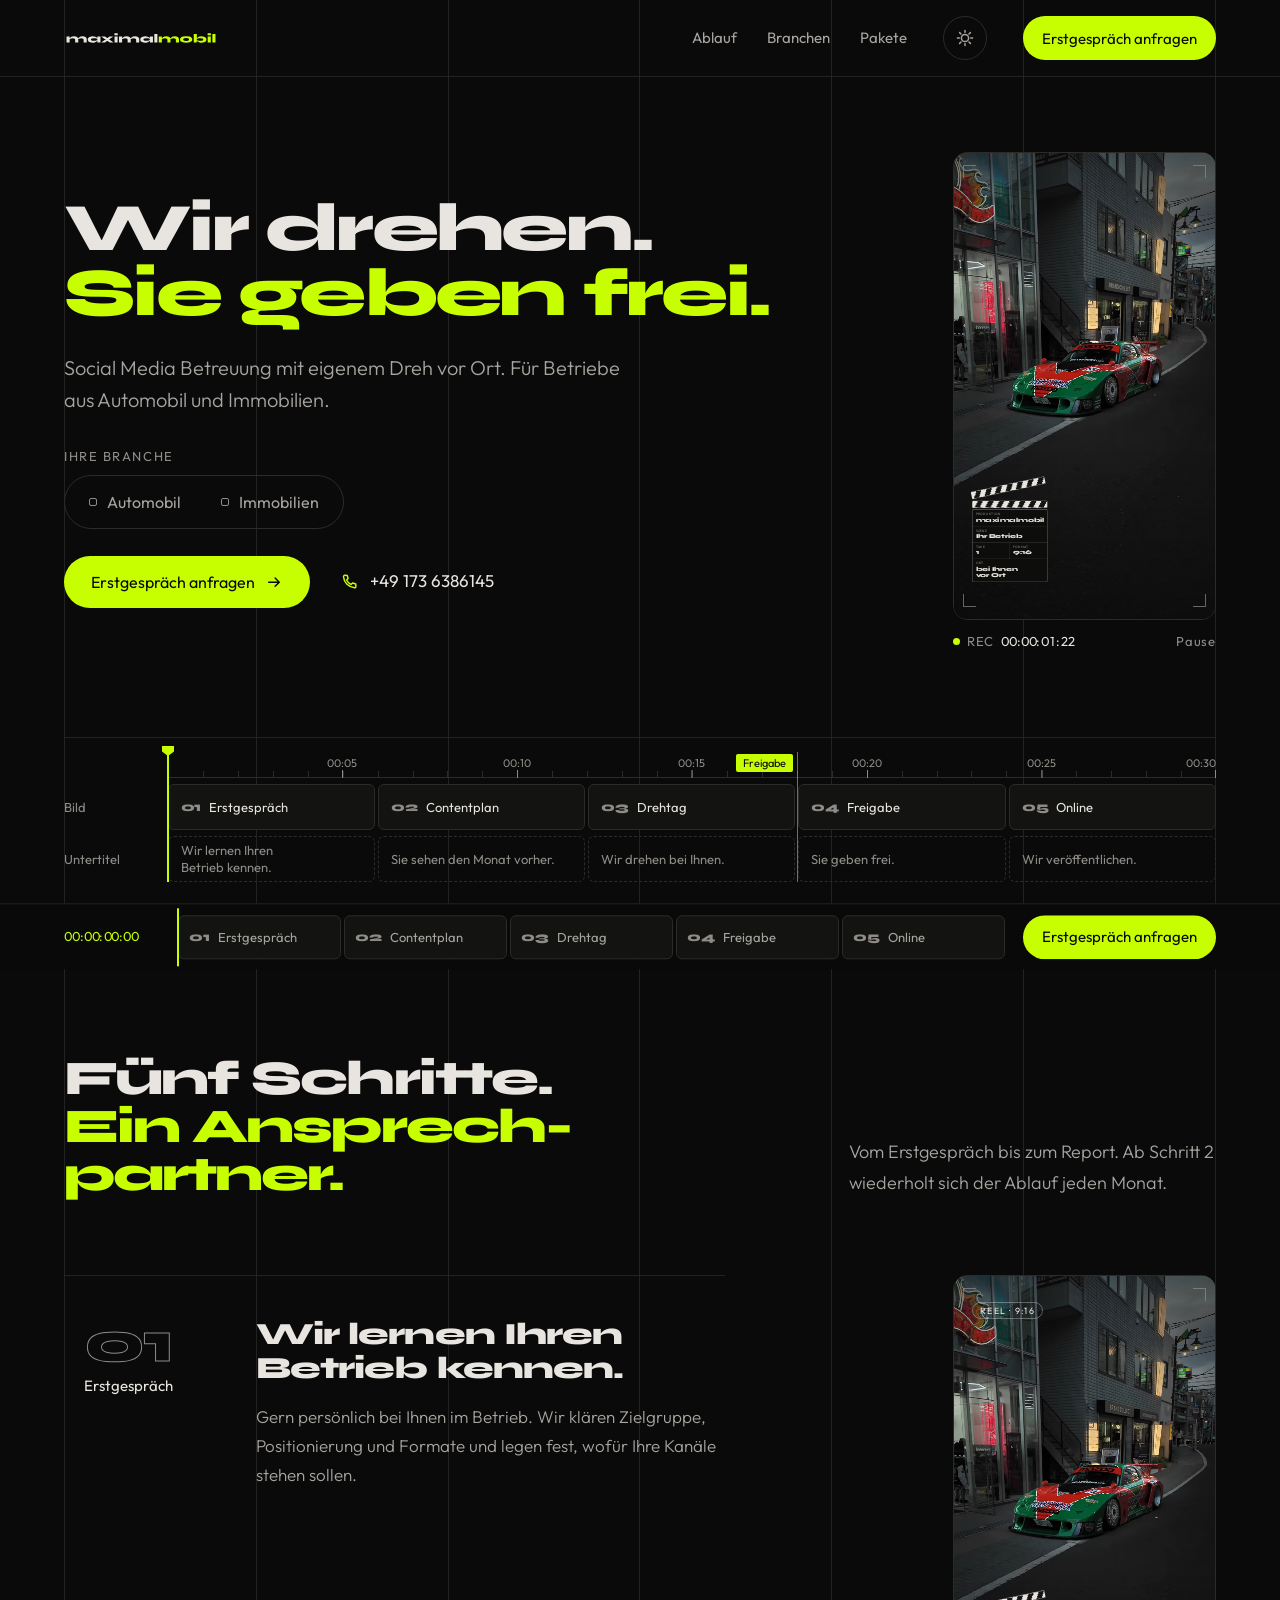
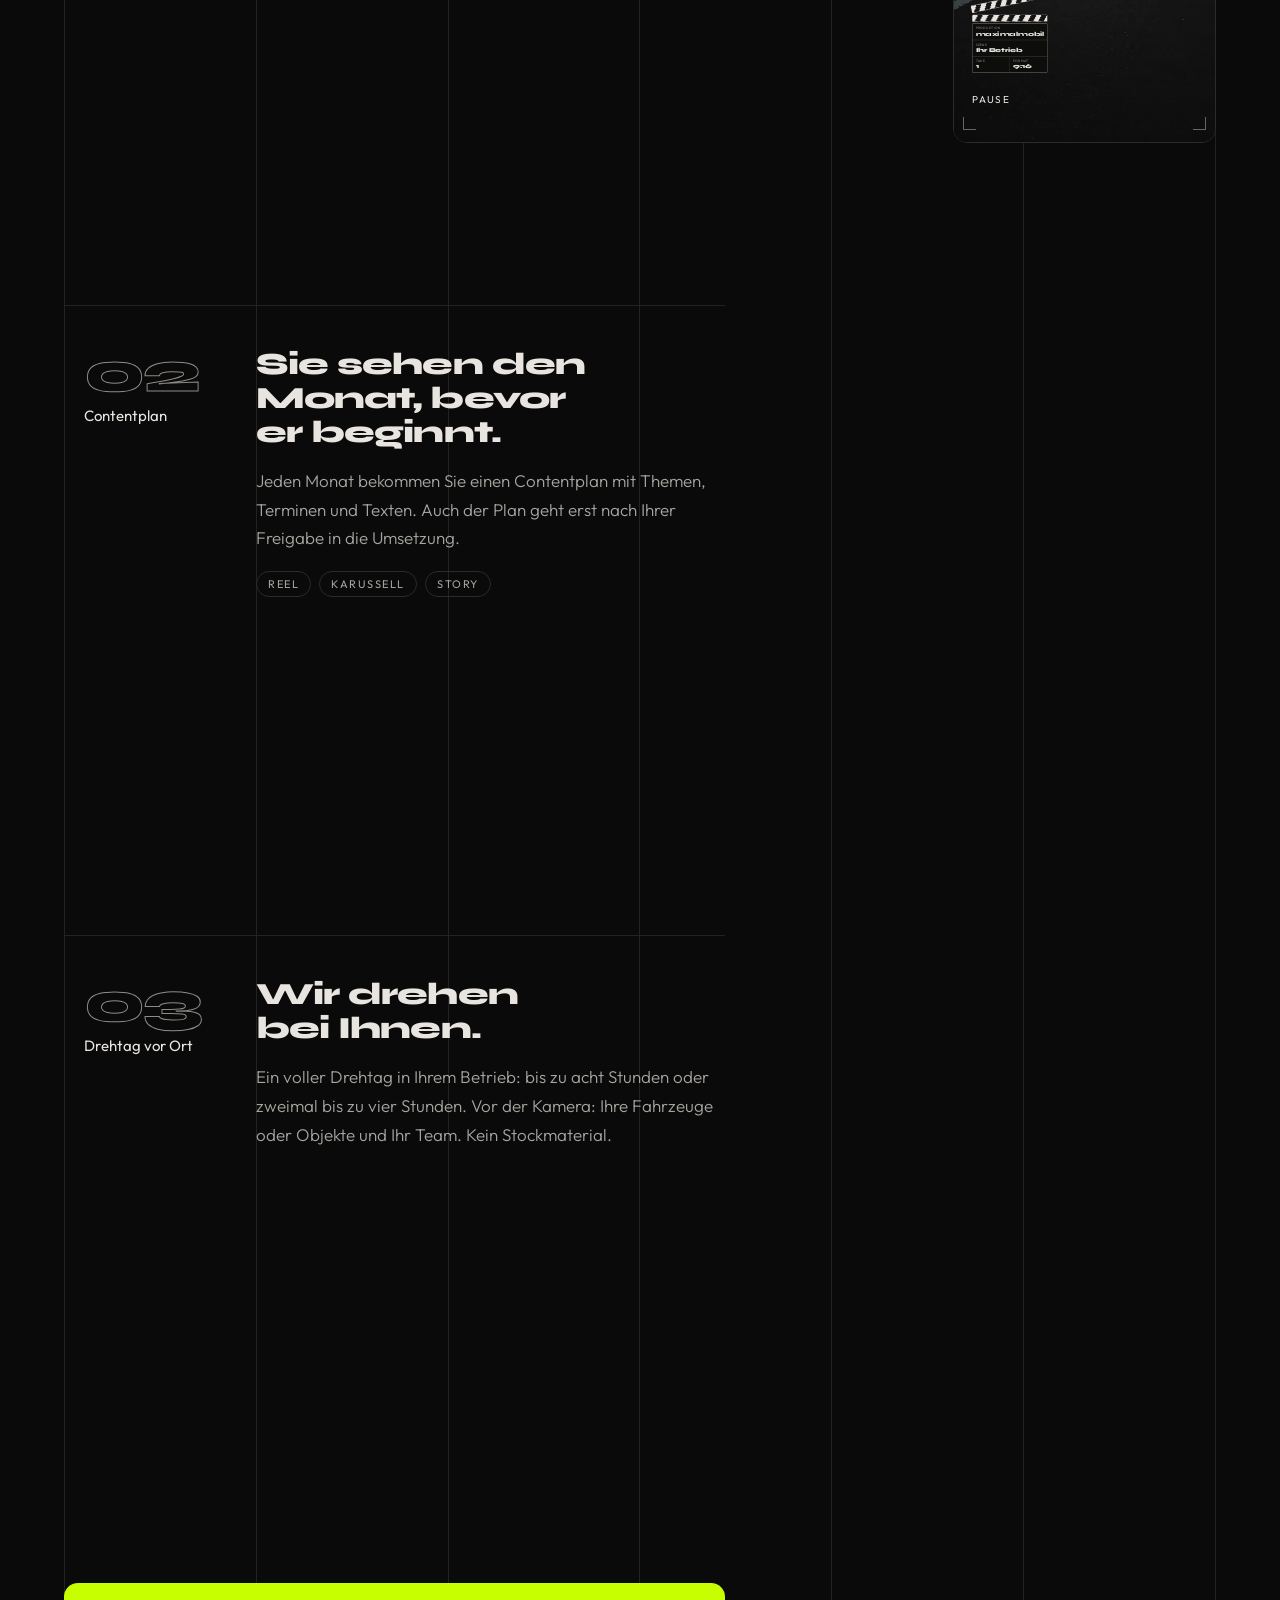
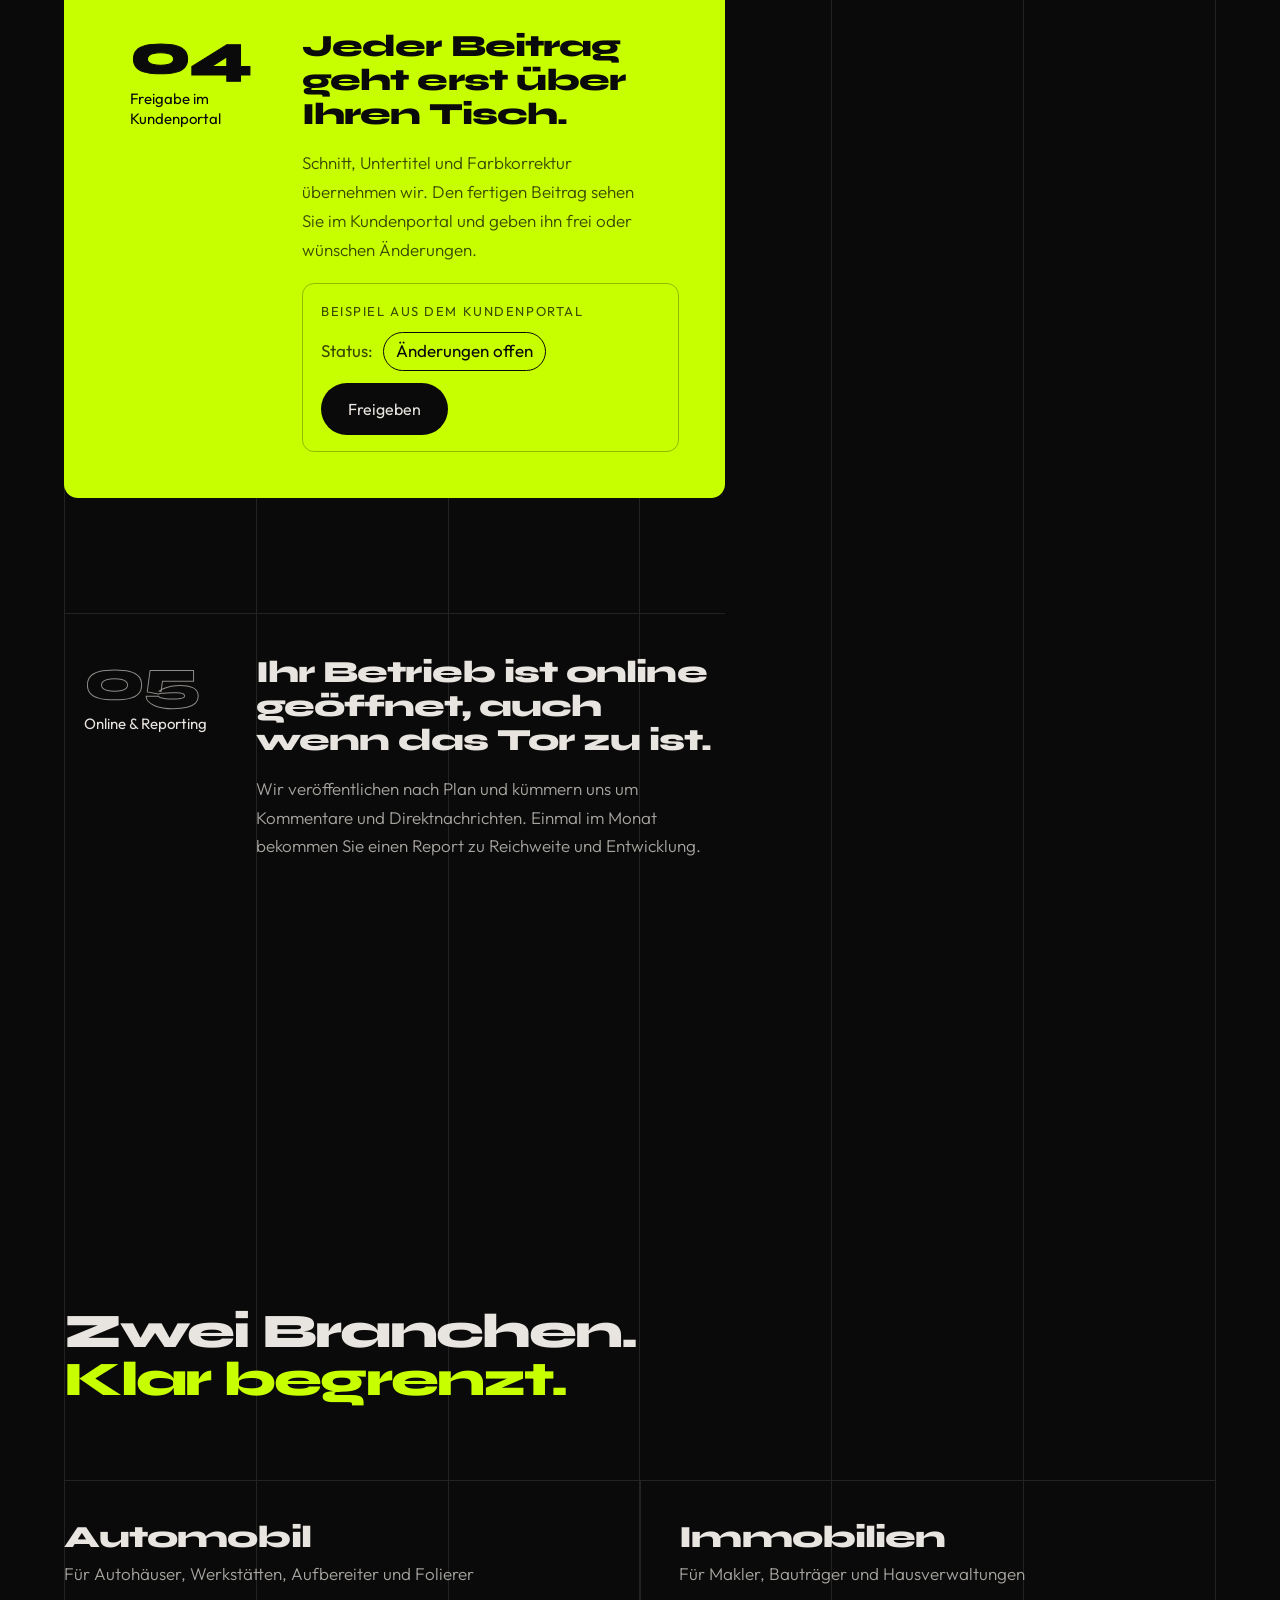
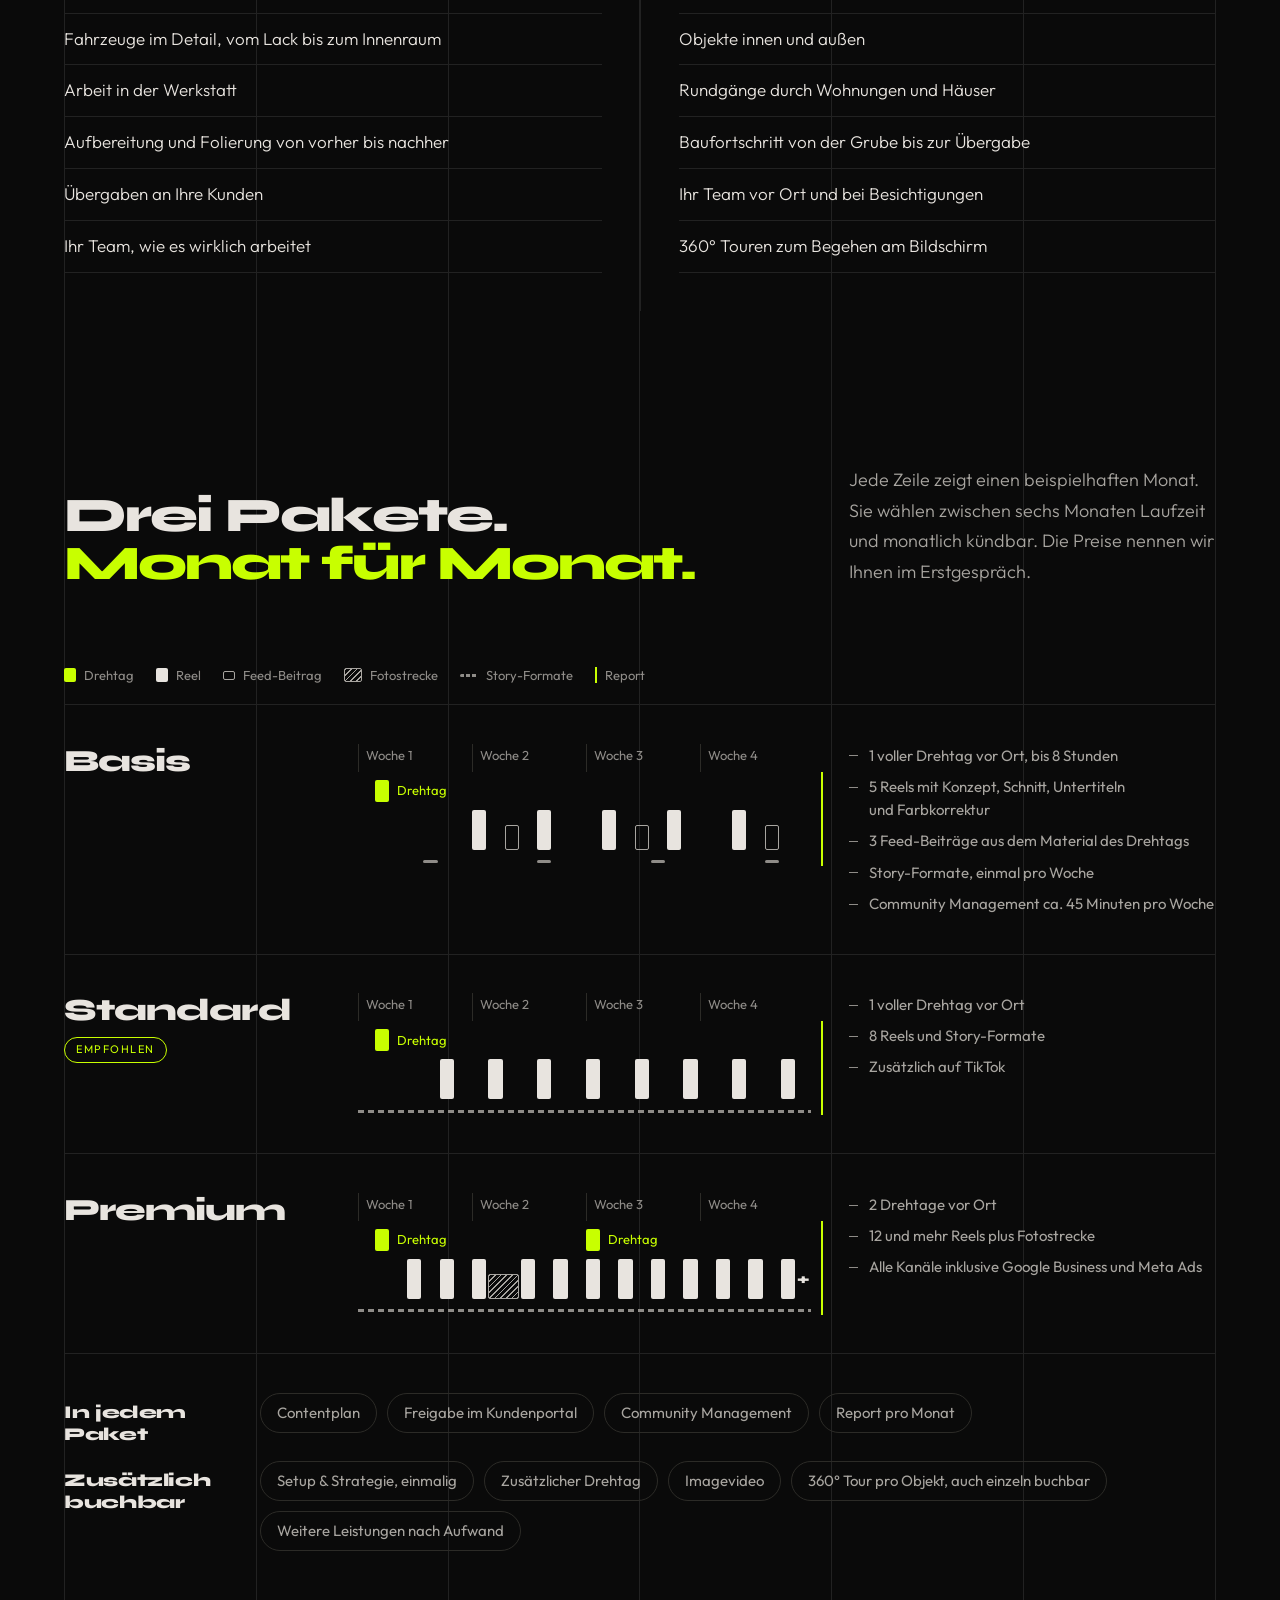
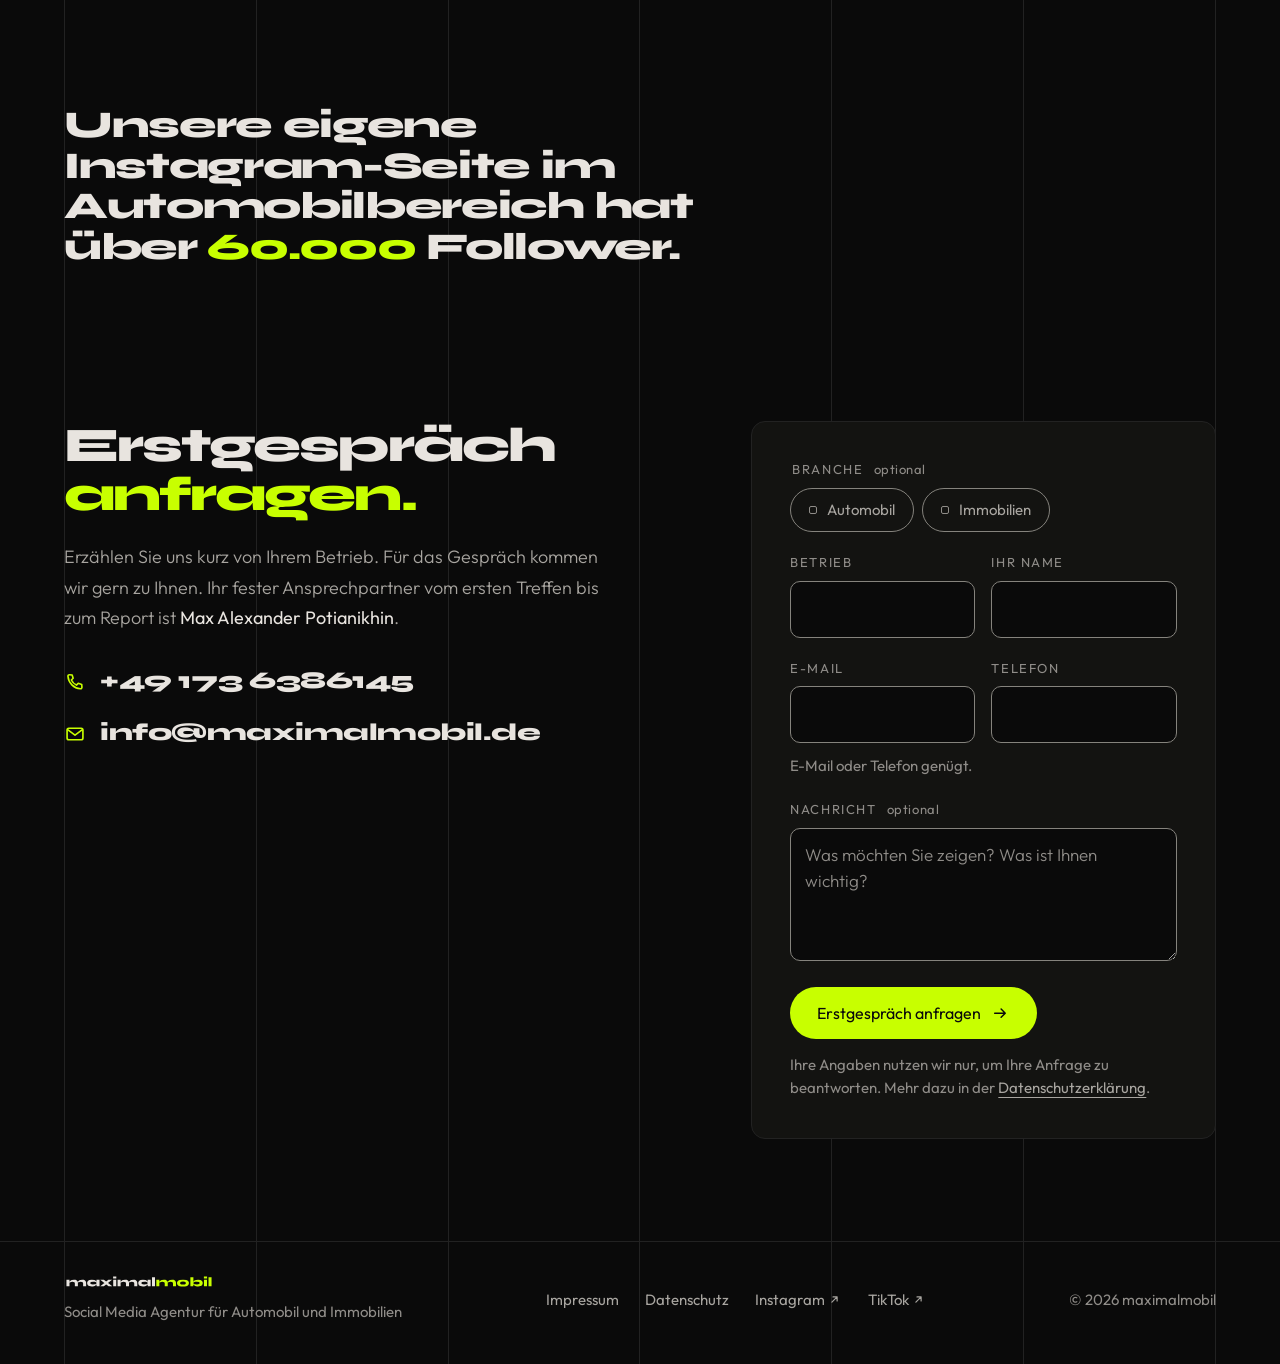
==== commit c3c90839: "Hell/Dunkel-Umschalter auf allen Seiten, auch am Handy Start ist immer dunkel, die Wahl wird gemerkt" ====
--- a/index.html
+++ b/index.html
@@ -6,7 +6,7 @@
 <title>maximalmobil – Social Media Agentur für Automobil und Immobilien</title>
 <meta name="description" content="Social Media Betreuung mit eigenem Dreh vor Ort für Autohäuser, Werkstätten, Makler, Bauträger und Hausverwaltungen. Wir drehen. Sie geben frei.">
 <meta name="theme-color" content="#0a0a0a">
-<meta name="color-scheme" content="dark">
+<meta name="color-scheme" content="dark light">
 <meta property="og:title" content="maximalmobil – Wir drehen. Sie geben frei.">
 <meta property="og:description" content="Social Media Agentur für Automobil und Immobilien. Eigener Dreh vor Ort, Freigabe jedes Beitrags, ein fester Ansprechpartner.">
 <meta property="og:type" content="website">
@@ -17,8 +17,8 @@
 <link rel="preload" href="/assets/fonts/syne-800.woff2" as="font" type="font/woff2" crossorigin>
 <link rel="preload" href="/assets/fonts/outfit-300.woff2" as="font" type="font/woff2" crossorigin>
 <link rel="preload" href="/assets/fonts/outfit-400.woff2" as="font" type="font/woff2" crossorigin>
-<link rel="stylesheet" href="/css/style.css?v=2026-10-27c">
-<script src="/js/head.js?v=2026-10-27c"></script>
+<link rel="stylesheet" href="/css/style.css?v=2026-10-27g">
+<script src="/js/head.js?v=2026-10-27g"></script>
 </head>
 <body>
 
@@ -41,13 +41,14 @@
 
 <header class="site-head wrap">
   <a class="brand" href="#top" aria-label="maximalmobil, zum Seitenanfang">
-    <img src="/assets/logo/wortmarke.svg" alt="" width="190" height="18">
+    <img class="logo-dark" src="/assets/logo/wortmarke.svg" alt="" width="190" height="18"><img class="logo-light" src="/assets/logo/wortmarke-hell.svg" alt="" width="190" height="18">
   </a>
   <nav class="head-nav" aria-label="Abschnitte">
     <a href="#ablauf">Ablauf</a>
     <a href="#branchen">Branchen</a>
     <a href="#pakete">Pakete</a>
   </nav>
+  <button class="theme-toggle" type="button" data-theme-toggle aria-pressed="false" aria-label="Helles Design"><svg class="t-sun" viewBox="0 0 20 20" aria-hidden="true"><circle cx="10" cy="10" r="3.6" fill="none" stroke="currentColor" stroke-width="1.5"/><path d="M10 2.4v1.9M10 15.7v1.9M2.4 10h1.9M15.7 10h1.9M4.6 4.6 6 6M14 14l1.4 1.4M4.6 15.4 6 14M14 6l1.4-1.4" fill="none" stroke="currentColor" stroke-width="1.5" stroke-linecap="round"/></svg><svg class="t-moon" viewBox="0 0 20 20" aria-hidden="true"><path d="M15.8 12.3A6.5 6.5 0 0 1 7.7 4.2a6.5 6.5 0 1 0 8.1 8.1z" fill="none" stroke="currentColor" stroke-width="1.5" stroke-linejoin="round"/></svg></button>
   <a class="btn btn-primary btn-sm" href="#kontakt"><span class="cta-long">Erstgespräch anfragen</span><span class="cta-short">Anfragen</span></a>
   <a class="head-call" href="tel:+491736386145"><svg class="i" aria-hidden="true"><use href="#i-phone"/></svg>Anrufen</a>
 </header>
@@ -439,7 +440,7 @@
 <footer class="site-foot">
   <div class="wrap foot-grid">
     <div class="foot-brand">
-      <img src="/assets/logo/wortmarke.svg" alt="maximalmobil" width="160" height="15">
+      <img class="logo-dark" src="/assets/logo/wortmarke.svg" alt="maximalmobil" width="160" height="15"><img class="logo-light" src="/assets/logo/wortmarke-hell.svg" alt="maximalmobil" width="160" height="15">
       <p>Social Media Agentur für Automobil und Immobilien</p>
     </div>
     <nav class="foot-nav" aria-label="Rechtliches und Kanäle">
@@ -472,6 +473,6 @@
   <a class="btn btn-primary btn-sm dock-cta" href="#kontakt"><span class="cta-long">Erstgespräch anfragen</span><span class="cta-short">Anfragen</span></a>
 </nav>
 
-<script src="/js/main.js?v=2026-10-27c" defer></script>
+<script src="/js/main.js?v=2026-10-27g" defer></script>
 </body>
 </html>
--- a/css/style.css
+++ b/css/style.css
@@ -26,6 +26,10 @@
   --bone-faint:#8f8c88;
   --on-lime-dim:#3b4a00;
   --line-ctl:#85837d;      /* Bone Faint 2 (CI): Feldgrenzen, mind. 3:1 */
+  /* Rollen, die mit dem Design wechseln */
+  --bg:#0a0a0a;            /* Seitengrund */
+  --accent:#c8ff00;        /* Akzent auf dem Grund: Schrift, Linien, Punkte */
+  --on-ink:#e8e4df;        /* heller Text auf Ink-Flächen, in beiden Designs */
 
   /* Kleine Schriftstufen (DESIGN.md: tag, label, ui) */
   --fs-tag:.6875rem;
@@ -53,15 +57,38 @@
 @property --p{syntax:"<number>";inherits:false;initial-value:0}
 @property --sp{syntax:"<number>";inherits:false;initial-value:0}
 
+/* Helles Design nach CI „Heller Grund“: Papier, schwarzer Text, dunkles Lime als Akzentschrift.
+   Lime bleibt nur Fläche (Buttons, Freigabe-Block, Marker). Umschalter im Kopf, Wahl merkt sich head.js. */
+:root[data-theme="light"]{
+  color-scheme:light;
+  --bg:#fdfdfb;
+  --bone:#111111;
+  --bone-dim:#4d4b46;
+  --bone-faint:#6a6761;
+  --surface:#f3f2ee;
+  --surface-2:#efede8;
+  --line:#e4e1db;
+  --line-2:#d2cec6;
+  --line-ctl:#8a867f;
+  --accent:#5c7300;
+}
+/* Dunkle Inseln: Monitore und der Sucher am Telefon sind Bildschirme und bleiben dunkel */
+:root[data-theme="light"] .mon-screen,
+:root[data-theme="light"].app .hero-grid{
+  color-scheme:dark;color:var(--bone);
+  --bg:#0a0a0a;--bone:#e8e4df;--bone-dim:#a8a5a0;--bone-faint:#8f8c88;
+  --surface:#131311;--surface-2:#1c1c19;--line:#222222;--line-2:#2c2b27;--line-ctl:#85837d;--accent:#c8ff00;
+}
+
 /* ---------- Grundlagen ---------- */
 *,*::before,*::after{box-sizing:border-box}
-html{-webkit-text-size-adjust:100%;-webkit-tap-highlight-color:transparent;scrollbar-color:var(--line-2) var(--ink);scroll-padding-top:24px}
+html{-webkit-text-size-adjust:100%;-webkit-tap-highlight-color:transparent;scrollbar-color:var(--line-2) var(--bg);scroll-padding-top:24px}
 @media (prefers-reduced-motion:no-preference){html{scroll-behavior:smooth}}
 body{
   position:relative;
   min-height:100vh;
   margin:0;
-  background:var(--ink);
+  background:var(--bg);
   color:var(--bone);
   font-family:var(--f-text);
   font-weight:300;
@@ -69,16 +96,16 @@
   line-height:1.7;
   font-synthesis:none;
   -webkit-font-smoothing:antialiased;
-  caret-color:var(--lime);
+  caret-color:var(--accent);
 }
 ::selection{background:var(--lime);color:var(--ink)}
 p,li,dd{text-wrap:pretty}
 ::-webkit-scrollbar{width:10px;height:10px}
-::-webkit-scrollbar-track{background:var(--ink)}
-::-webkit-scrollbar-thumb{background:var(--line-2);border-radius:10px;border:2px solid var(--ink)}
+::-webkit-scrollbar-track{background:var(--bg)}
+::-webkit-scrollbar-thumb{background:var(--line-2);border-radius:10px;border:2px solid var(--bg)}
 img,svg{display:block;max-width:100%}
 a{color:inherit;text-underline-offset:.24em;text-decoration-thickness:1px}
-:focus-visible{outline:2px solid var(--lime);outline-offset:3px;border-radius:4px}
+:focus-visible{outline:2px solid var(--accent);outline-offset:3px;border-radius:4px}
 h1,h2,h3,p,ol,ul,dl,dd,figure{margin:0}
 ol,ul{padding:0;list-style:none}
 strong{font-weight:400;color:var(--bone)}
@@ -98,7 +125,7 @@
 .bg-rule{position:absolute;left:0;right:0;top:var(--head-h);height:1px;background:var(--line)}
 
 .wrap{width:100%;max-width:var(--max);margin-inline:auto;padding-inline:var(--pad)}
-.accent{color:var(--lime)}
+.accent{color:var(--accent)}
 
 /* ---------- Typo ---------- */
 .display{
@@ -128,7 +155,7 @@
   border:1px solid var(--line-2);border-radius:999px;
   font-weight:400;font-size:var(--fs-tag);letter-spacing:.14em;text-transform:uppercase;line-height:1;color:var(--bone-dim);white-space:nowrap;
 }
-.tag-lime{border-color:var(--lime);color:var(--lime)}
+.tag-lime{border-color:var(--accent);color:var(--accent)}
 .tags{display:flex;flex-wrap:wrap;gap:8px}
 
 /* Timecode: Ziffern mit fester Breite */
@@ -149,7 +176,7 @@
 .btn:active{transform:translateY(1px)}
 .btn-primary{background:var(--lime);color:var(--ink)}
 @media (hover:hover){.btn-primary:hover{background:var(--lime-hover)}}
-.btn-ink{background:var(--ink);color:var(--bone)}
+.btn-ink{background:var(--ink);color:var(--on-ink)}
 @media (hover:hover){.btn-ink:hover{background:#26261f}}
 .btn-sm{min-height:44px;padding:0 18px;font-size:var(--fs-ui)}
 .btn[disabled]{opacity:.6;cursor:progress}
@@ -163,6 +190,19 @@
 .head-nav a{padding:10px 0;font-weight:400;font-size:var(--fs-ui);color:var(--bone-dim);text-decoration:none;transition:color .2s}
 @media (hover:hover){.head-nav a:hover{color:var(--bone)}}
 
+/* Umschalter Hell/Dunkel im Kopf: zeigt das Symbol des Designs, zu dem er wechselt */
+.theme-toggle{display:inline-grid;place-items:center;width:44px;height:44px;flex:none;padding:0;border:1px solid var(--line-2);border-radius:999px;background:transparent;color:var(--bone-dim);cursor:pointer;transition:color .2s,border-color .2s}
+.theme-toggle svg{width:20px;height:20px}
+.theme-toggle .t-moon{display:none}
+.no-js .theme-toggle{display:none}
+:root[data-theme="light"] .theme-toggle .t-sun{display:none}
+:root[data-theme="light"] .theme-toggle .t-moon{display:block}
+@media (hover:hover){.theme-toggle:hover{color:var(--bone);border-color:var(--bone-faint)}}
+/* Wortmarke: auf hellem Grund die CI-Fassung „heller Grund“ */
+.logo-light{display:none}
+:root[data-theme="light"] .logo-dark{display:none}
+:root[data-theme="light"] .logo-light{display:block}
+
 /* ---------- Erster Viewport ---------- */
 .hero{
   position:relative;isolation:isolate;overflow-x:clip;
@@ -186,13 +226,13 @@
 @media (hover:hover){.spur:hover{color:var(--bone)}}
 .spur-led{width:8px;height:8px;border-radius:2px;border:1px solid var(--bone-faint);transition:background-color .2s,border-color .2s}
 .spur[aria-pressed="true"]{color:var(--bone)}
-.spur[aria-pressed="true"] .spur-led{background:var(--lime);border-color:var(--lime)}
+.spur[aria-pressed="true"] .spur-led{background:var(--accent);border-color:var(--accent)}
 .no-js .spurwahl{display:none}
 
 .hero-actions{display:flex;flex-wrap:wrap;align-items:center;gap:14px 30px;margin-top:clamp(20px,3svh,32px)}
 .tel-link{display:inline-flex;align-items:center;gap:10px;min-height:44px;font-weight:400;font-size:1.0625rem;text-decoration:none;transition:color .2s}
-.tel-link .i{color:var(--lime)}
-@media (hover:hover){.tel-link:hover{color:var(--lime)}}
+.tel-link .i{color:var(--accent)}
+@media (hover:hover){.tel-link:hover{color:var(--accent)}}
 
 /* Headline fährt beim Laden zeilenweise hoch (CI) */
 @media (prefers-reduced-motion:no-preference){
@@ -248,7 +288,7 @@
 .mon-pause{margin-block:-11px;font-size:var(--fs-label);letter-spacing:.06em;color:var(--bone-faint)}
 .m-pause{position:absolute;left:7%;bottom:4.5%;font-size:max(10px,3.4cqw);letter-spacing:.14em;text-transform:uppercase;color:var(--bone)}
 .mon-pause[hidden],.m-pause[hidden]{display:none}
-@media (hover:hover){.mon-pause:hover,.m-pause:hover{color:var(--lime)}}
+@media (hover:hover){.mon-pause:hover,.m-pause:hover{color:var(--accent)}}
 
 /* Klappe */
 .m-slate{position:absolute;left:10%;right:10%;top:50%;transform:translateY(-50%);transform-origin:0 100%;transition:opacity .45s var(--ease),transform .8s var(--ease-expo)}
@@ -277,7 +317,7 @@
   transition:opacity .6s var(--ease);
 }
 .m-rec{position:absolute;top:5.5%;right:7%;display:flex;align-items:center;gap:1.8cqw;font-weight:400;font-size:max(10px,3.6cqw);letter-spacing:.14em;color:var(--bone);transition:opacity .3s}
-.rec-dot{width:2.4cqw;height:2.4cqw;border-radius:50%;background:var(--lime)}
+.rec-dot{width:2.4cqw;height:2.4cqw;border-radius:50%;background:var(--accent)}
 @media (prefers-reduced-motion:no-preference){
   .monitor-hero.is-rec .rec-dot,.monitor-steps.s3:not(.s4) .rec-dot{animation:blink 1.2s steps(2,start) 4}
   @keyframes blink{to{visibility:hidden}}
@@ -361,17 +401,17 @@
 @media (hover:hover){.clip:hover{background:var(--surface-2);border-color:var(--bone-faint)}}
 .clip-no{font-family:var(--f-display);font-weight:800;font-size:var(--fs-label);letter-spacing:-.01em;color:var(--bone-faint);transition:color .2s}
 .clip.is-active{background:var(--surface-2);border-color:var(--bone-dim)}
-.clip.is-active .clip-no{color:var(--lime)}
+.clip.is-active .clip-no{color:var(--accent)}
 .tl-subs li{
   display:flex;align-items:center;padding:5px 12px;min-width:0;
   border:1px dashed var(--line-2);border-radius:var(--r-clip);
   font-weight:400;font-size:var(--fs-label);line-height:1.3;color:var(--bone-faint);overflow:hidden;
 }
 .tl-overlay{grid-column:2;grid-row:1 / -1;position:relative;pointer-events:none;container-type:inline-size}
-.tl-marker{position:absolute;top:0;bottom:0;left:calc(var(--at) * 100%);border-left:1px solid rgba(200,255,0,.5)}
+.tl-marker{position:absolute;top:0;bottom:0;left:calc(var(--at) * 100%);border-left:1px solid color-mix(in srgb,var(--accent) 50%,transparent)}
 .tl-marker span{position:absolute;top:2px;right:5px;padding:3px 7px;border-radius:2px;background:var(--lime);color:var(--ink);font-weight:400;font-size:var(--fs-tag);line-height:1.1;white-space:nowrap}
-.tl-playhead{position:absolute;top:-6px;bottom:0;left:0;width:2px;margin-left:-1px;background:var(--lime);transform:translateX(calc(var(--p) * 100cqw))}
-.tl-playhead::before{content:"";position:absolute;top:0;left:50%;width:12px;height:10px;margin-left:-6px;background:var(--lime);clip-path:polygon(0 0,100% 0,100% 55%,50% 100%,0 55%)}
+.tl-playhead{position:absolute;top:-6px;bottom:0;left:0;width:2px;margin-left:-1px;background:var(--accent);transform:translateX(calc(var(--p) * 100cqw))}
+.tl-playhead::before{content:"";position:absolute;top:0;left:50%;width:12px;height:10px;margin-left:-6px;background:var(--accent);clip-path:polygon(0 0,100% 0,100% 55%,50% 100%,0 55%)}
 
 /* ---------- Abschnitte ---------- */
 .section-head{
@@ -392,7 +432,7 @@
 .step-panel{display:grid;grid-template-columns:clamp(116px,13vw,190px) minmax(0,1fr);column-gap:var(--gap);padding-block:clamp(28px,4.5svh,52px)}
 .step-rail{display:flex;flex-direction:column;align-items:flex-start;gap:8px;padding-left:20px}
 .step-no{font-family:var(--f-display);font-weight:800;font-size:clamp(2.5rem,1.5rem + 2.6vw,4.25rem);line-height:.9;letter-spacing:-.04em;color:transparent;-webkit-text-stroke:1px var(--bone-faint);transition:color .35s,-webkit-text-stroke-color .35s}
-.step.is-active .step-no{color:var(--lime);-webkit-text-stroke-color:var(--lime)}
+.step.is-active .step-no{color:var(--accent);-webkit-text-stroke-color:var(--accent)}
 .step-name{font-weight:400;font-size:var(--fs-ui);line-height:1.35;color:var(--bone)}
 .step-body{display:grid;gap:18px;align-content:start;max-width:36rem}
 .step-body p{color:var(--bone-dim)}
@@ -432,12 +472,12 @@
 .month-legend{display:flex;flex-wrap:wrap;gap:10px 22px;margin-bottom:18px;font-weight:400;font-size:var(--fs-label);color:var(--bone-faint)}
 .month-legend span{display:inline-flex;align-items:center;gap:8px}
 .lg{display:inline-block;width:12px;height:14px;border-radius:2px}
-.lg-dreh{background:var(--lime)}
+.lg-dreh{background:var(--accent)}
 .lg-reel{background:var(--bone)}
 .lg-feed{height:9px;border:1px solid var(--bone-dim)}
 .lg-foto{width:18px;border:1px solid var(--bone-dim);background:repeating-linear-gradient(135deg,var(--bone-dim) 0 1px,transparent 1px 4px)}
 .lg-story{width:18px;height:3px;background:repeating-linear-gradient(90deg,var(--bone-faint) 0 4px,transparent 4px 6px)}
-.lg-report{width:2px;height:16px;background:var(--lime);border-radius:0}
+.lg-report{width:2px;height:16px;background:var(--accent);border-radius:0}
 
 .package{display:grid;grid-template-columns:repeat(12,minmax(0,1fr));column-gap:var(--gap);row-gap:20px;align-items:start;padding:clamp(26px,3vw,40px) 0;border-top:1px solid var(--line)}
 .package:last-child{border-bottom:1px solid var(--line)}
@@ -455,15 +495,15 @@
 }
 .mw{grid-row:1;padding:0 0 6px 7px;border-left:1px solid var(--line-2);font-weight:400;font-size:var(--fs-label);color:var(--bone-faint);white-space:nowrap}
 .mi{display:block;border-radius:2px}
-.mi-dreh{grid-row:2;background:var(--lime)}
-.mi-dreh-label{grid-row:2;align-self:center;padding-left:6px;font-weight:400;font-size:var(--fs-label);line-height:1;color:var(--lime);white-space:nowrap}
+.mi-dreh{grid-row:2;background:var(--accent)}
+.mi-dreh-label{grid-row:2;align-self:center;padding-left:6px;font-weight:400;font-size:var(--fs-label);line-height:1;color:var(--accent);white-space:nowrap}
 .mi-reel{grid-row:3;background:var(--bone)}
 .mi-feed{grid-row:3;align-self:end;height:62%;border:1px solid var(--bone-dim)}
 .mi-foto{grid-row:3;align-self:end;height:62%;border:1px solid var(--bone-dim);background:repeating-linear-gradient(135deg,var(--bone-dim) 0 1px,transparent 1px 4px)}
 .mi-more{grid-row:3;align-self:center;font-family:var(--f-display);font-weight:800;font-size:1rem;line-height:1;color:var(--bone)}
 .mi-story{grid-row:4;height:3px;align-self:center;background:var(--bone-faint);border-radius:2px}
 .mi-story-span{grid-row:4;grid-column:1 / -1;height:3px;align-self:center;background:repeating-linear-gradient(90deg,var(--bone-faint) 0 6px,transparent 6px 10px)}
-.mi-report{position:absolute;right:0;top:calc(1.25rem + 8px);bottom:0;width:2px;background:var(--lime)}
+.mi-report{position:absolute;right:0;top:calc(1.25rem + 8px);bottom:0;width:2px;background:var(--accent)}
 
 .extras{display:grid;grid-template-columns:repeat(12,minmax(0,1fr));column-gap:var(--gap);row-gap:16px;align-items:baseline;padding-top:clamp(28px,3vw,40px)}
 .extras-title{grid-column:1 / span 2;font-family:var(--f-display);font-weight:800;font-size:1.125rem;letter-spacing:-.02em;line-height:1.2}
@@ -483,8 +523,8 @@
 .kontakt-intro .section-lead{grid-column:auto}
 .direct{display:grid;gap:4px}
 .direct a{display:inline-flex;align-items:center;gap:14px;min-height:48px;font-family:var(--f-display);font-weight:800;font-size:clamp(1.1rem,.9rem + .8vw,1.5rem);letter-spacing:-.02em;text-decoration:none;transition:color .2s}
-@media (hover:hover){.direct a:hover{color:var(--lime)}}
-.direct .i{color:var(--lime);width:22px;height:22px}
+@media (hover:hover){.direct a:hover{color:var(--accent)}}
+.direct .i{color:var(--accent);width:22px;height:22px}
 
 .form{grid-column:8 / span 5;display:grid;gap:22px;padding:clamp(22px,3vw,40px);background:var(--surface);border:1px solid var(--line);border-radius:var(--r-tile)}
 .field{display:grid;gap:0;min-width:0;margin:0;padding:0;border:0}
@@ -492,13 +532,13 @@
 .form input:not([type=radio]),.form textarea{
   width:100%;min-height:50px;padding:13px 14px;
   font:inherit;font-weight:300;color:var(--bone);
-  background:var(--ink);border:1px solid var(--line-ctl);border-radius:10px;
+  background:var(--bg);border:1px solid var(--line-ctl);border-radius:10px;
   transition:border-color .2s;
 }
 .form textarea{resize:vertical;min-height:120px;line-height:1.55}
 @media (hover:hover){.form input:not([type=radio]):hover,.form textarea:hover{border-color:var(--bone-dim)}}
-.form input:-webkit-autofill,.form input:-webkit-autofill:hover,.form input:-webkit-autofill:focus{-webkit-text-fill-color:var(--bone);caret-color:var(--lime);box-shadow:inset 0 0 0 1000px var(--ink);transition:background-color 9999s}
-.form input:not([type=radio]):focus-visible,.form textarea:focus-visible{outline:2px solid var(--lime);outline-offset:0;border-color:transparent;border-radius:10px}
+.form input:-webkit-autofill,.form input:-webkit-autofill:hover,.form input:-webkit-autofill:focus{-webkit-text-fill-color:var(--bone);caret-color:var(--accent);box-shadow:inset 0 0 0 1000px var(--bg);transition:background-color 9999s}
+.form input:not([type=radio]):focus-visible,.form textarea:focus-visible{outline:2px solid var(--accent);outline-offset:0;border-color:transparent;border-radius:10px}
 .form ::placeholder{color:var(--bone-faint);opacity:1}
 .form [aria-invalid="true"]{border-color:var(--bone)!important;box-shadow:inset 0 0 0 1px var(--bone)}
 .field-error{margin-top:8px;font-weight:400;font-size:var(--fs-ui);line-height:1.45;color:var(--bone)}
@@ -517,16 +557,16 @@
 .choice span::before{content:"";width:8px;height:8px;border-radius:2px;border:1px solid var(--bone-faint);transition:background-color .2s,border-color .2s}
 @media (hover:hover){.choice:hover span{color:var(--bone)}}
 .choice input:checked+span{background:var(--surface-2);border-color:var(--bone-dim);color:var(--bone)}
-.choice input:checked+span::before{background:var(--lime);border-color:var(--lime)}
-.choice input:focus-visible+span{outline:2px solid var(--lime);outline-offset:2px}
+.choice input:checked+span::before{background:var(--accent);border-color:var(--accent)}
+.choice input:focus-visible+span{outline:2px solid var(--accent);outline-offset:2px}
 .hp{position:absolute;left:-9999px;width:1px;height:1px;overflow:hidden}
 .form-foot{display:grid;justify-items:start;gap:14px;padding-top:4px}
 .form-note{font-weight:400;font-size:var(--fs-ui);line-height:1.55;color:var(--bone-faint)}
 .form-note a{color:var(--bone-dim)}
 @media (hover:hover){.form-note a:hover{color:var(--bone)}}
-.form-status{padding:18px 20px;border:1px solid var(--line-2);border-radius:12px;background:var(--ink);color:var(--bone-dim);font-size:var(--fs-ui);line-height:1.6}
+.form-status{padding:18px 20px;border:1px solid var(--line-2);border-radius:12px;background:var(--bg);color:var(--bone-dim);font-size:var(--fs-ui);line-height:1.6}
 .form-status:focus{outline:none}
-.form-status.is-ok{border-color:var(--lime)}
+.form-status.is-ok{border-color:var(--accent)}
 .form-status strong{display:block;margin-bottom:4px;font-family:var(--f-display);font-weight:800;font-size:1.15rem;letter-spacing:-.02em;color:var(--bone)}
 .form-status a{color:var(--bone)}
 
@@ -544,13 +584,13 @@
 .dock{
   position:fixed;left:0;right:0;bottom:0;z-index:50;height:var(--dock-h);
   display:flex;align-items:center;gap:18px;padding:0 var(--pad);
-  background:rgba(10,10,10,.95);border-top:1px solid var(--line);
+  background:color-mix(in srgb,var(--bg) 95%,transparent);border-top:1px solid var(--line);
   transform:translateY(105%);transition:transform .5s var(--ease-expo);
 }
 .dock.is-visible{transform:none}
 html.dock-on{scroll-padding-bottom:calc(var(--dock-h) + 16px)}
 .no-js .dock{display:none}
-.dock-tc{min-width:7.4em;font-size:var(--fs-label);color:var(--lime)}
+.dock-tc{min-width:7.4em;font-size:var(--fs-label);color:var(--accent)}
 .dock-clips{position:relative;flex:1;display:grid;grid-template-columns:repeat(5,minmax(0,1fr));gap:3px;container-type:inline-size}
 .dock-clips a{
   display:flex;align-items:center;gap:8px;height:44px;padding:0 10px;min-width:0;
@@ -560,9 +600,9 @@
 }
 @media (hover:hover){.dock-clips a:hover{background:var(--surface-2);color:var(--bone)}}
 .dock-clips a[aria-current="step"]{border-color:var(--bone-dim);color:var(--bone)}
-.dock-clips a[aria-current="step"] .clip-no{color:var(--lime)}
+.dock-clips a[aria-current="step"] .clip-no{color:var(--accent)}
 .dock-name{overflow:hidden;text-overflow:ellipsis}
-.dock-playhead{position:absolute;top:-7px;bottom:-7px;left:0;width:2px;margin-left:-1px;background:var(--lime);pointer-events:none;transform:translateX(calc(var(--p) * 100cqw))}
+.dock-playhead{position:absolute;top:-7px;bottom:-7px;left:0;width:2px;margin-left:-1px;background:var(--accent);pointer-events:none;transform:translateX(calc(var(--p) * 100cqw))}
 
 /* ---------- Bewegung ----------
    Leitidee: Die Seite ist ein Schnitt. Clips legen sich auf die Zeitleiste, die Klappe gibt den Synchronpunkt,
@@ -623,12 +663,12 @@
 
 /* Fortschritt durch den Ablauf: Lime auf der linken Rasterlinie */
 .steps{position:relative}
-.steps-line{grid-column:1;grid-row:1;justify-self:start;align-self:stretch;width:1px;background:var(--lime);transform-origin:50% 0;transform:scaleY(var(--sp));pointer-events:none}
+.steps-line{grid-column:1;grid-row:1;justify-self:start;align-self:stretch;width:1px;background:var(--accent);transform-origin:50% 0;transform:scaleY(var(--sp));pointer-events:none}
 .no-js .steps-line{display:none}
 
 /* Branche gewählt: die Linie über der Spalte zieht von links nach rechts durch */
 .lane{position:relative}
-.lane::before{content:"";position:absolute;left:0;right:0;top:-1px;height:1px;background:var(--lime);transform-origin:0 50%;transform:scaleX(0);transition:transform .7s var(--ease-expo)}
+.lane::before{content:"";position:absolute;left:0;right:0;top:-1px;height:1px;background:var(--accent);transform-origin:0 50%;transform:scaleX(0);transition:transform .7s var(--ease-expo)}
 [data-branche="auto"] .lane[data-lane="auto"]::before,[data-branche="immo"] .lane[data-lane="immo"]::before{transform:scaleX(1)}
 
 /* Abschnitts-Überschriften fahren beim Einblenden zeilenweise hoch (CI: Headline fährt zeilenweise hoch) */
@@ -777,7 +817,7 @@
   .btn-ink:active{background:#26261f}
   .clip:active,.dock-clips a:active{background:var(--surface-2);border-color:var(--bone-faint)}
   .spur:active,.choice:active span,.head-nav a:active,.foot-nav a:active,.back:active{color:var(--bone)}
-  .tel-link:active,.direct a:active{color:var(--lime)}
+  .tel-link:active,.direct a:active{color:var(--accent)}
 }
 
 /* Handy quer: niedrige Höhe, viel Breite. Erster Viewport kompakt, im Ablauf Monitor links und Schritte rechts */
@@ -803,11 +843,17 @@
   .monitor-steps .m-online{top:auto;bottom:5.5%;left:auto;right:7%}
 }
 
-/* Sehr kleine Bildschirme oder sehr große Schrift: kurzes Label im Kopf, Buttons dürfen umbrechen */
-@media (max-width:21em){
+/* Handy: kurzes Label im Kopf, damit Wortmarke, Hell/Dunkel-Umschalter und Knopf nebeneinander passen */
+@media (max-width:30em){
   .site-head .cta-long{display:none}
   .site-head .cta-short{display:inline}
 }
+/* Sehr schmale Handys (um 320 px): Kopf etwas enger, damit nichts in den Seitenrand ragt */
+@media (max-width:21em){
+  .site-head{gap:8px}
+  .brand img{width:120px}
+}
+/* Sehr kleine Bildschirme oder sehr große Schrift: Buttons dürfen umbrechen */
 @media (max-width:19.99em){
   .btn{white-space:normal;text-align:center;line-height:1.2;padding-block:10px}
   .spur-buttons{flex-wrap:wrap;border-radius:26px}
@@ -864,7 +910,7 @@
 /* Kopf: Wortmarke und Anrufen (Anfragen sitzt in der Leiste) */
 .app .site-head .btn-sm{display:none}
 .app .head-call{display:inline-flex;align-items:center;gap:8px;min-height:44px;font-weight:400;font-size:var(--fs-ui);color:var(--bone);text-decoration:none}
-.app .head-call .i{width:18px;height:18px;color:var(--lime)}
+.app .head-call .i{width:18px;height:18px;color:var(--accent)}
 
 /* Sucher: der Clip füllt fast den Bildschirm, Headline und Spurwahl liegen unten darauf */
 .app .hero{min-height:0;padding-bottom:0;row-gap:0}
@@ -907,7 +953,7 @@
   position:fixed;left:0;right:0;bottom:0;z-index:60;
   display:grid;grid-template-columns:repeat(3,minmax(0,1fr)) auto;align-items:center;gap:2px;
   height:calc(var(--tab-h) + env(safe-area-inset-bottom,0px));padding:0 12px env(safe-area-inset-bottom,0px) 8px;
-  background:rgba(10,10,10,.97);border-top:1px solid var(--line);
+  background:color-mix(in srgb,var(--bg) 97%,transparent);border-top:1px solid var(--line);
 }
 .tabbar a{
   position:relative;display:flex;flex-direction:column;align-items:center;justify-content:center;gap:4px;min-height:52px;
@@ -915,7 +961,7 @@
 }
 .tabbar a .i{width:20px;height:20px}
 .tabbar a[aria-current]{color:var(--bone)}
-.tabbar a[aria-current]::before{content:"";position:absolute;top:-6px;left:28%;right:28%;height:2px;border-radius:1px;background:var(--lime)}
+.tabbar a[aria-current]::before{content:"";position:absolute;top:-6px;left:28%;right:28%;height:2px;border-radius:1px;background:var(--accent)}
 .tabbar .tab-cta{flex-direction:row;gap:8px;min-height:44px;padding:0 16px;border-radius:999px;background:var(--lime);color:var(--ink);font-size:var(--fs-ui)}
 .tabbar .tab-cta[aria-current]{color:var(--ink)}
 .tabbar .tab-cta[aria-current]::before{display:none}
@@ -935,7 +981,7 @@
 .legal-body ul li::before{content:"";position:absolute;left:0;top:.82em;width:9px;height:1px;background:var(--bone-faint)}
 .legal-body address{font-style:normal;color:var(--bone-dim);line-height:1.8}
 .legal-body a:not(.btn){color:var(--bone)}
-@media (hover:hover){.legal-body a:not(.btn):hover{color:var(--lime)}}
+@media (hover:hover){.legal-body a:not(.btn):hover{color:var(--accent)}}
 .notfound-actions{display:flex;flex-wrap:wrap;align-items:center;gap:12px 28px;margin-top:32px}
 .notfound-actions a:not(.btn){display:inline-flex;align-items:center;min-height:44px}
 .back{display:inline-flex;align-items:center;gap:8px;min-height:44px;font-weight:400;font-size:var(--fs-ui);color:var(--bone-dim);text-decoration:none}
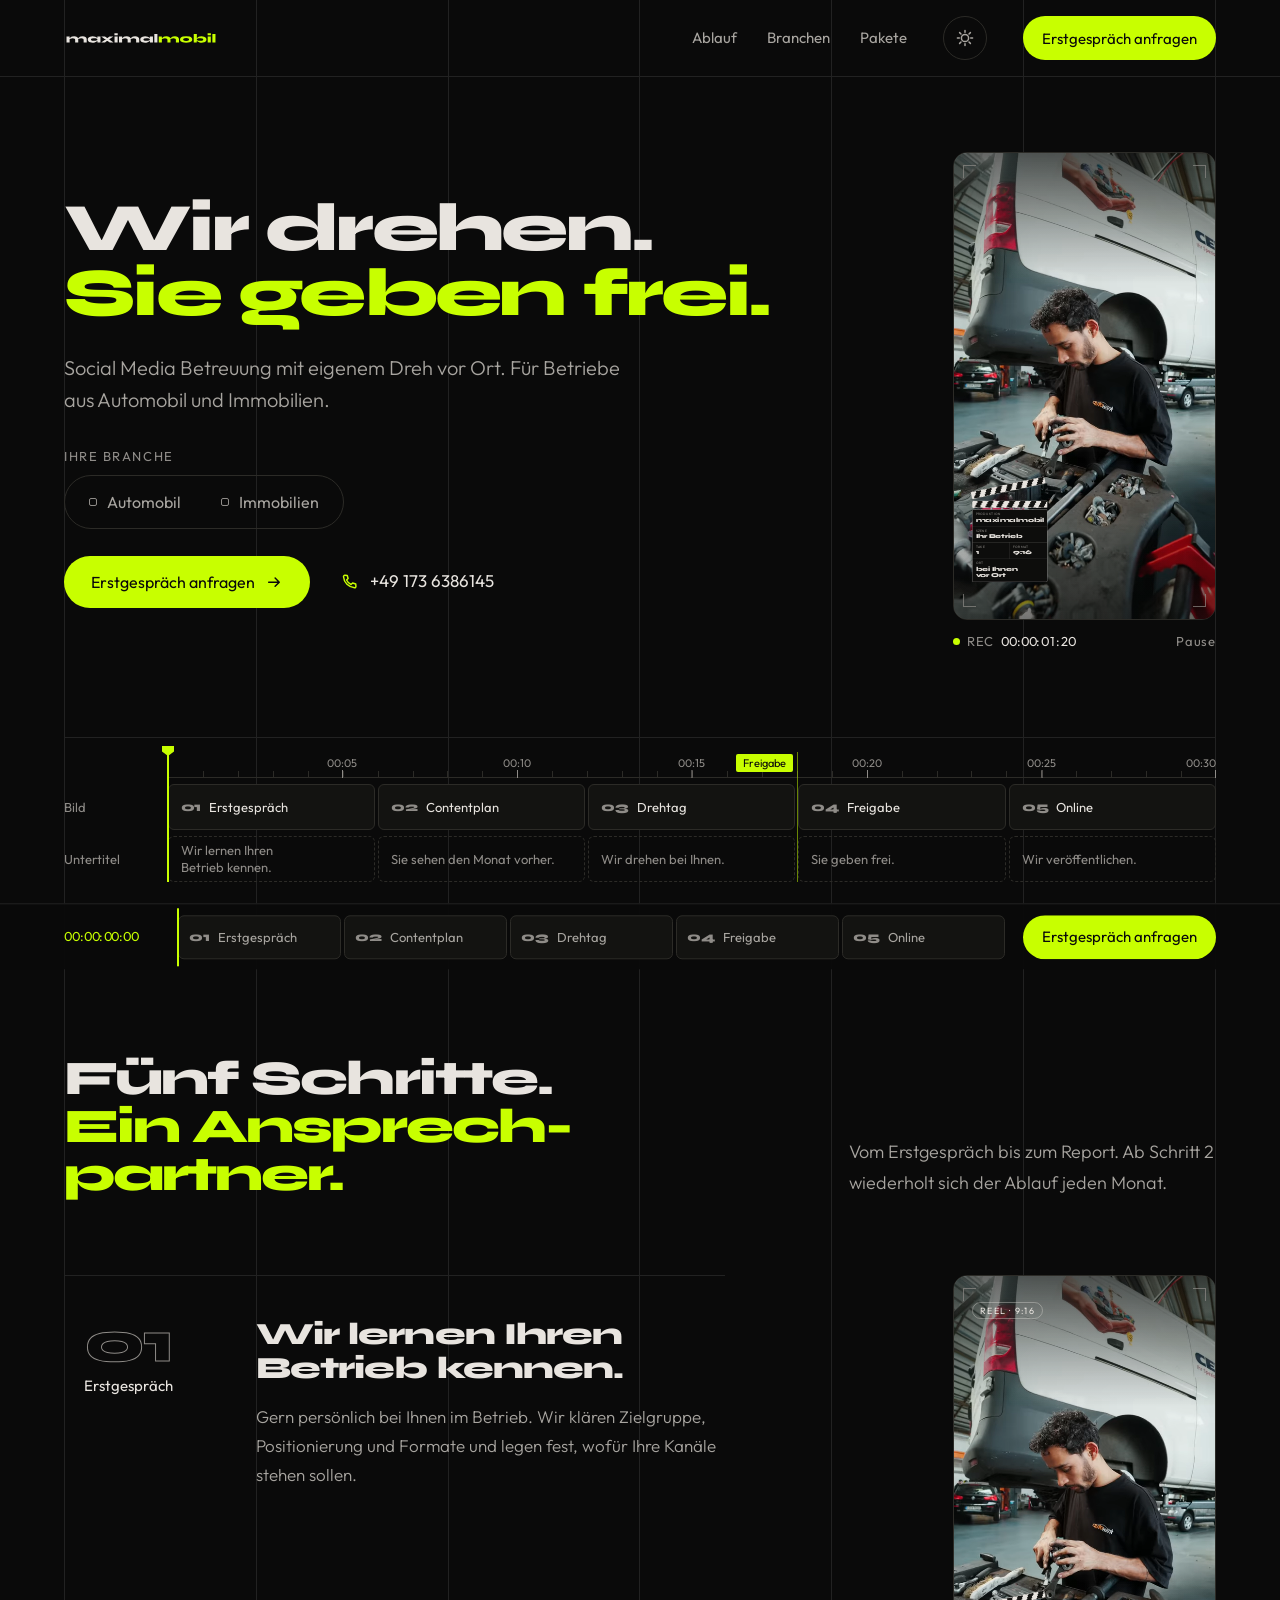
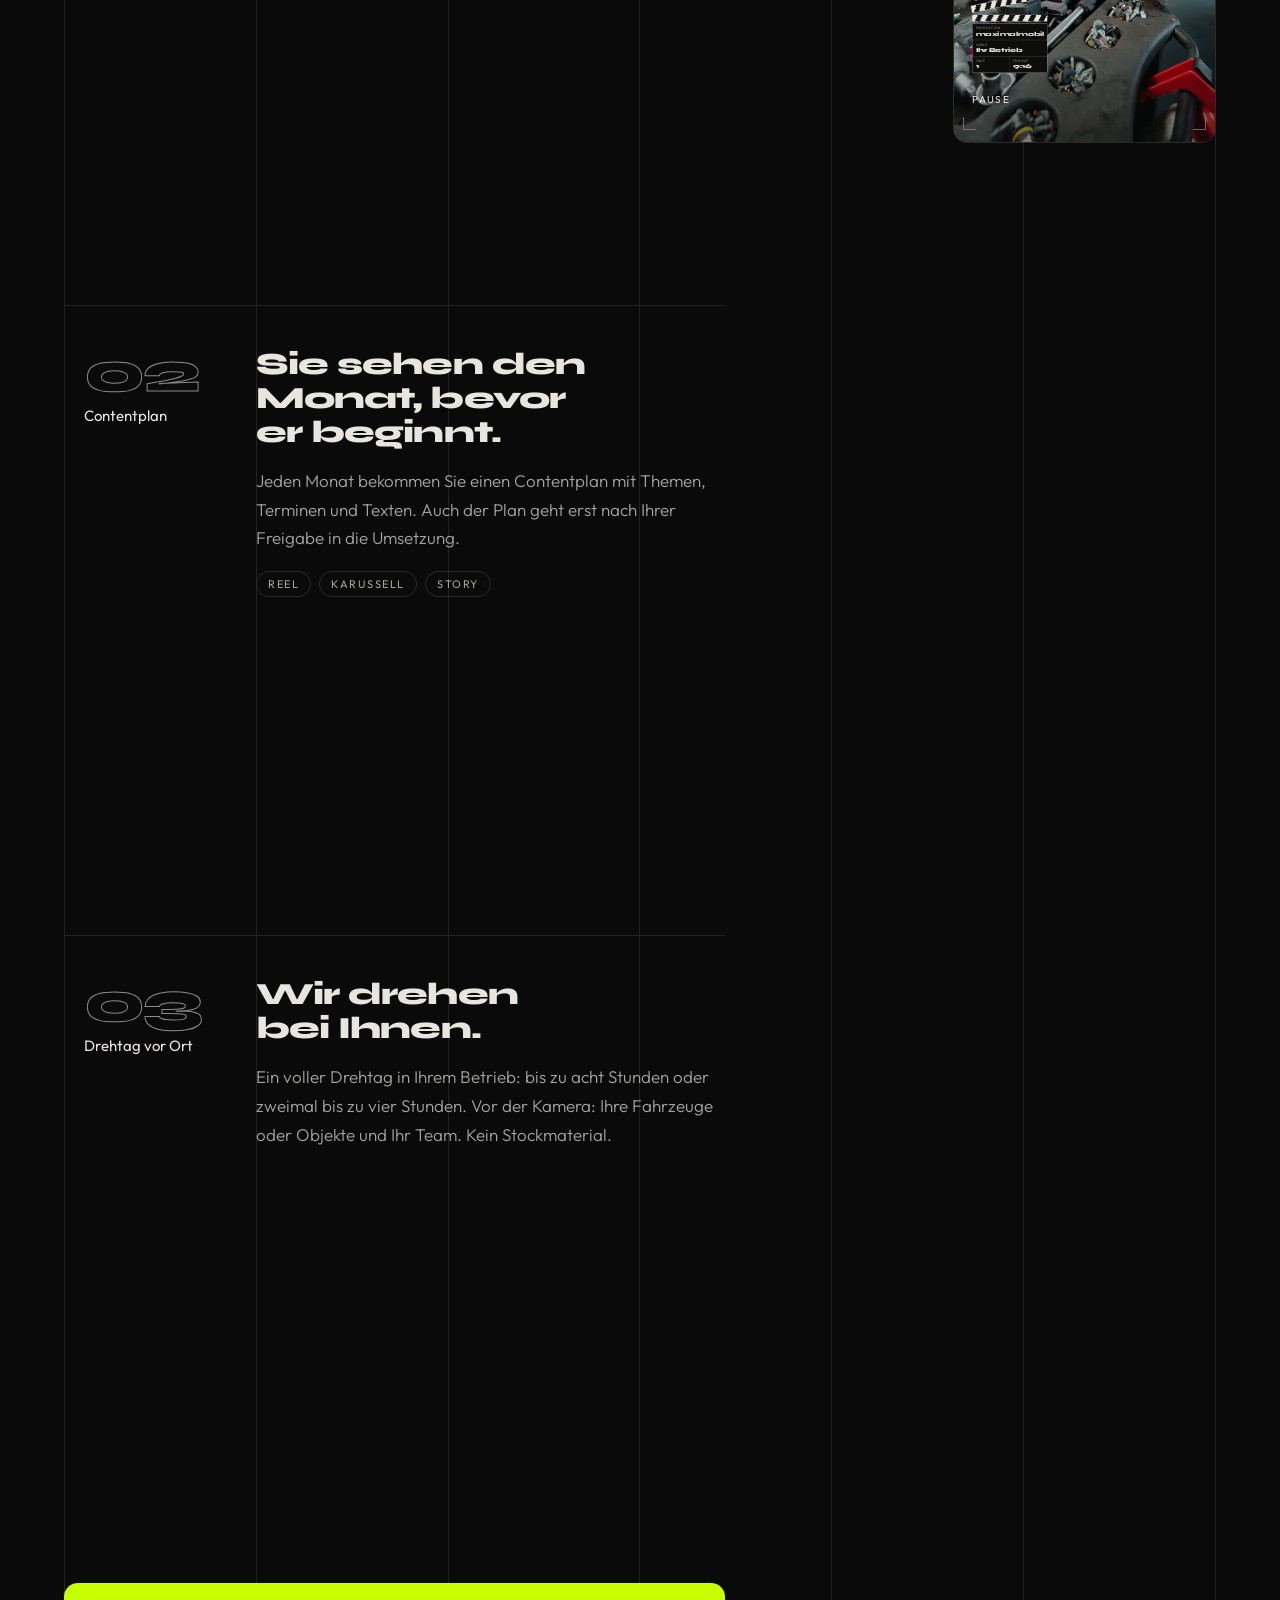
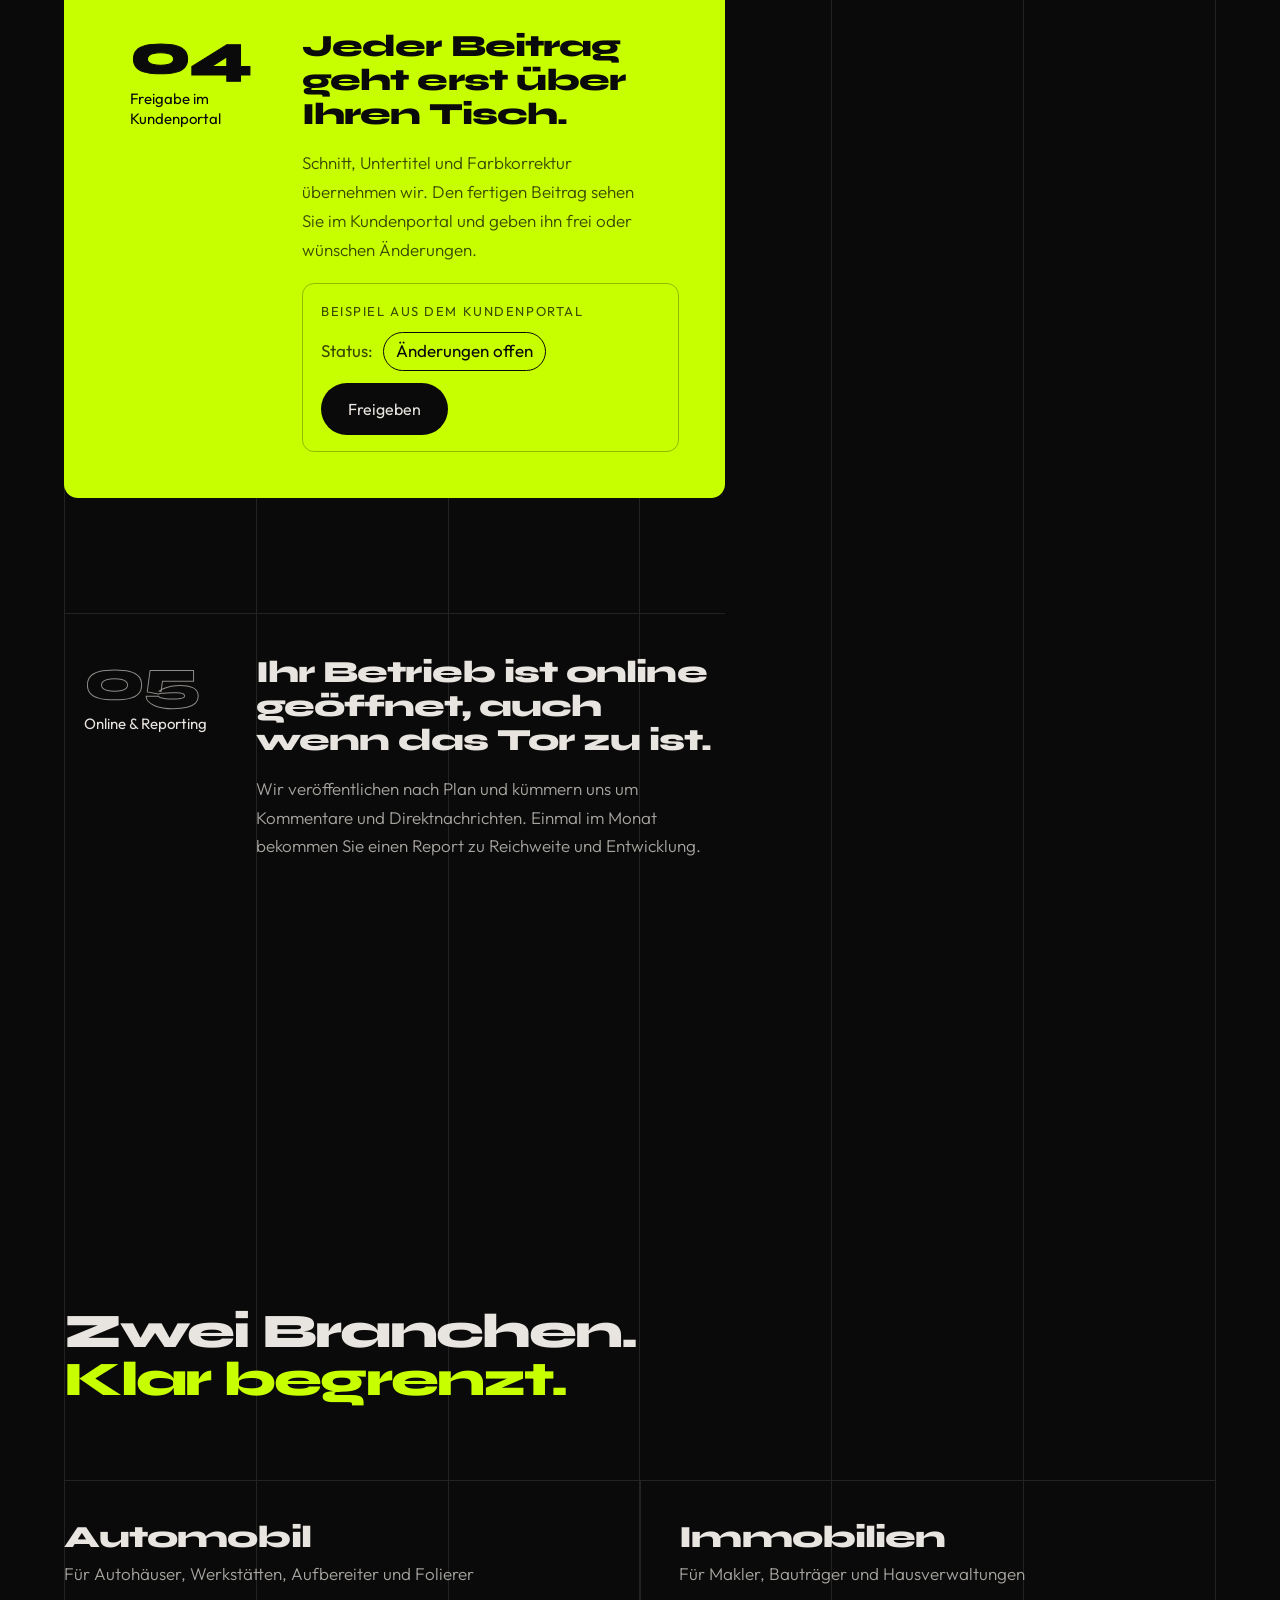
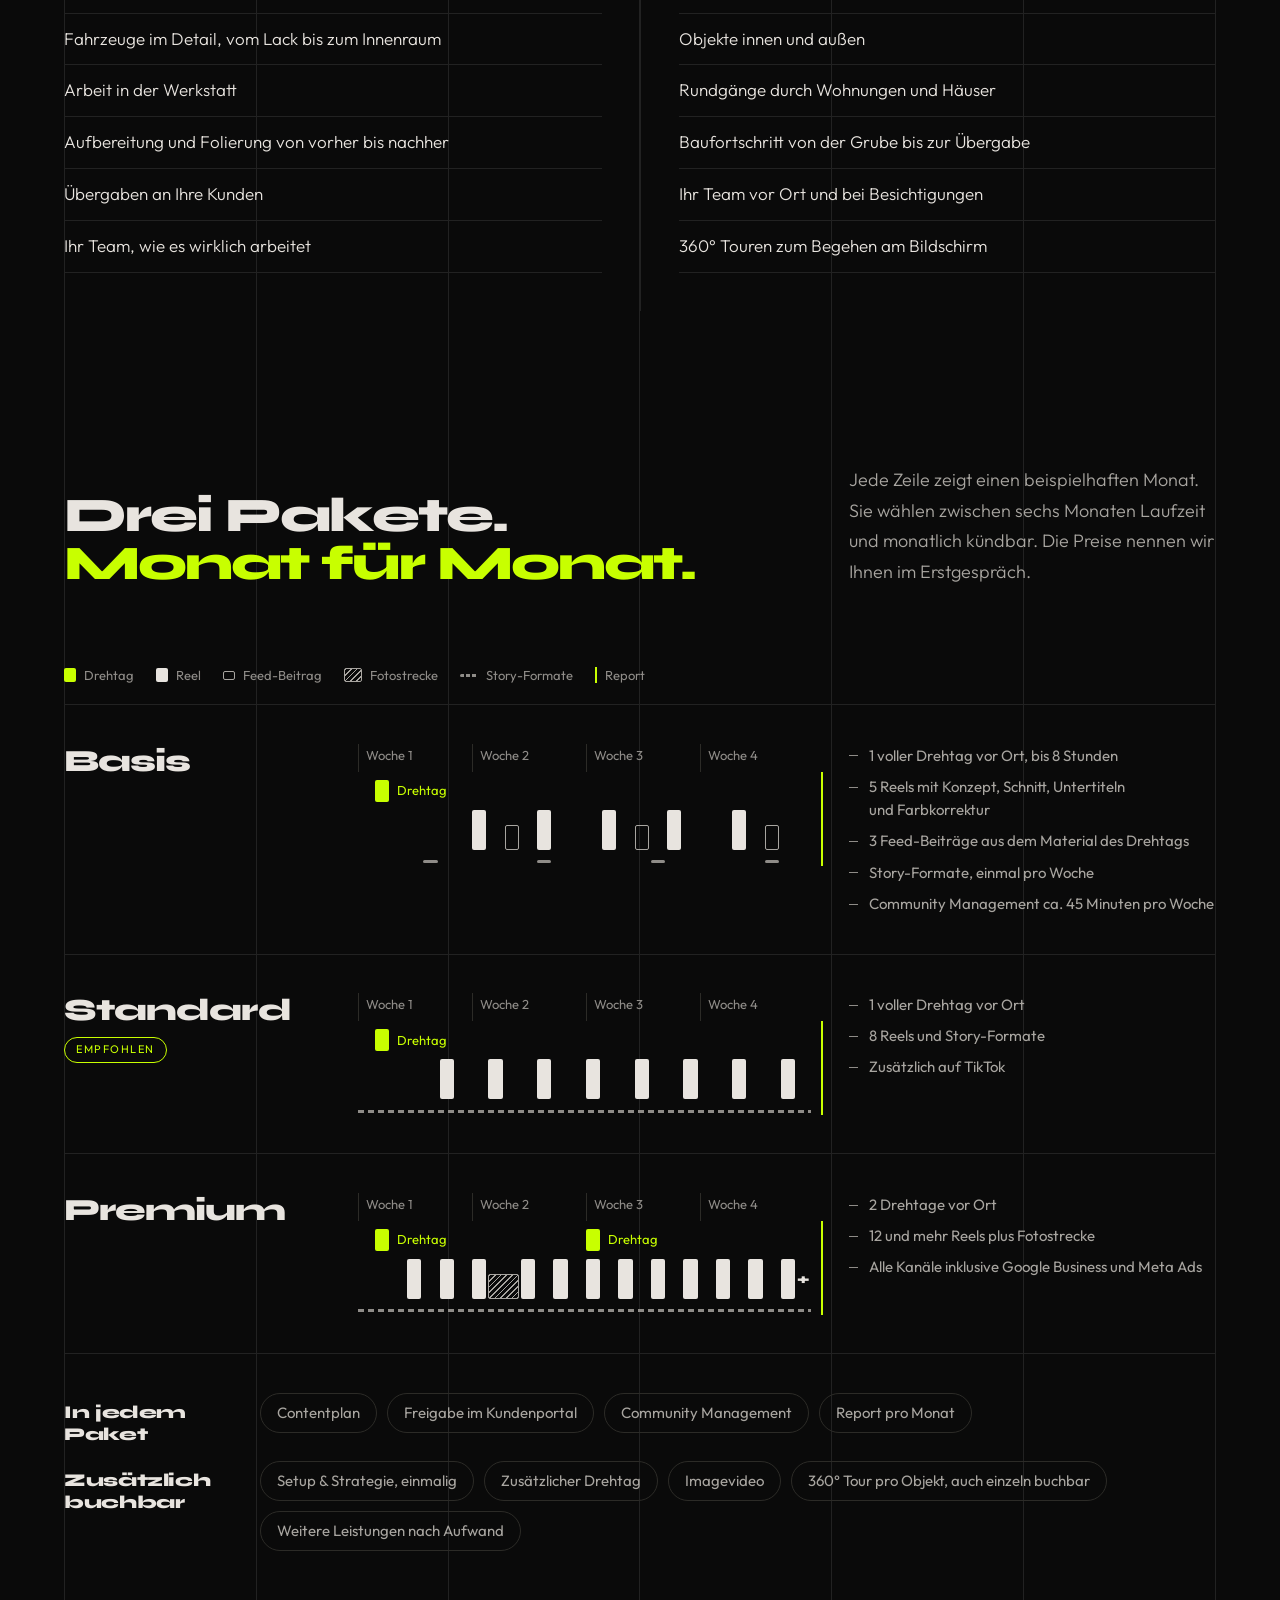
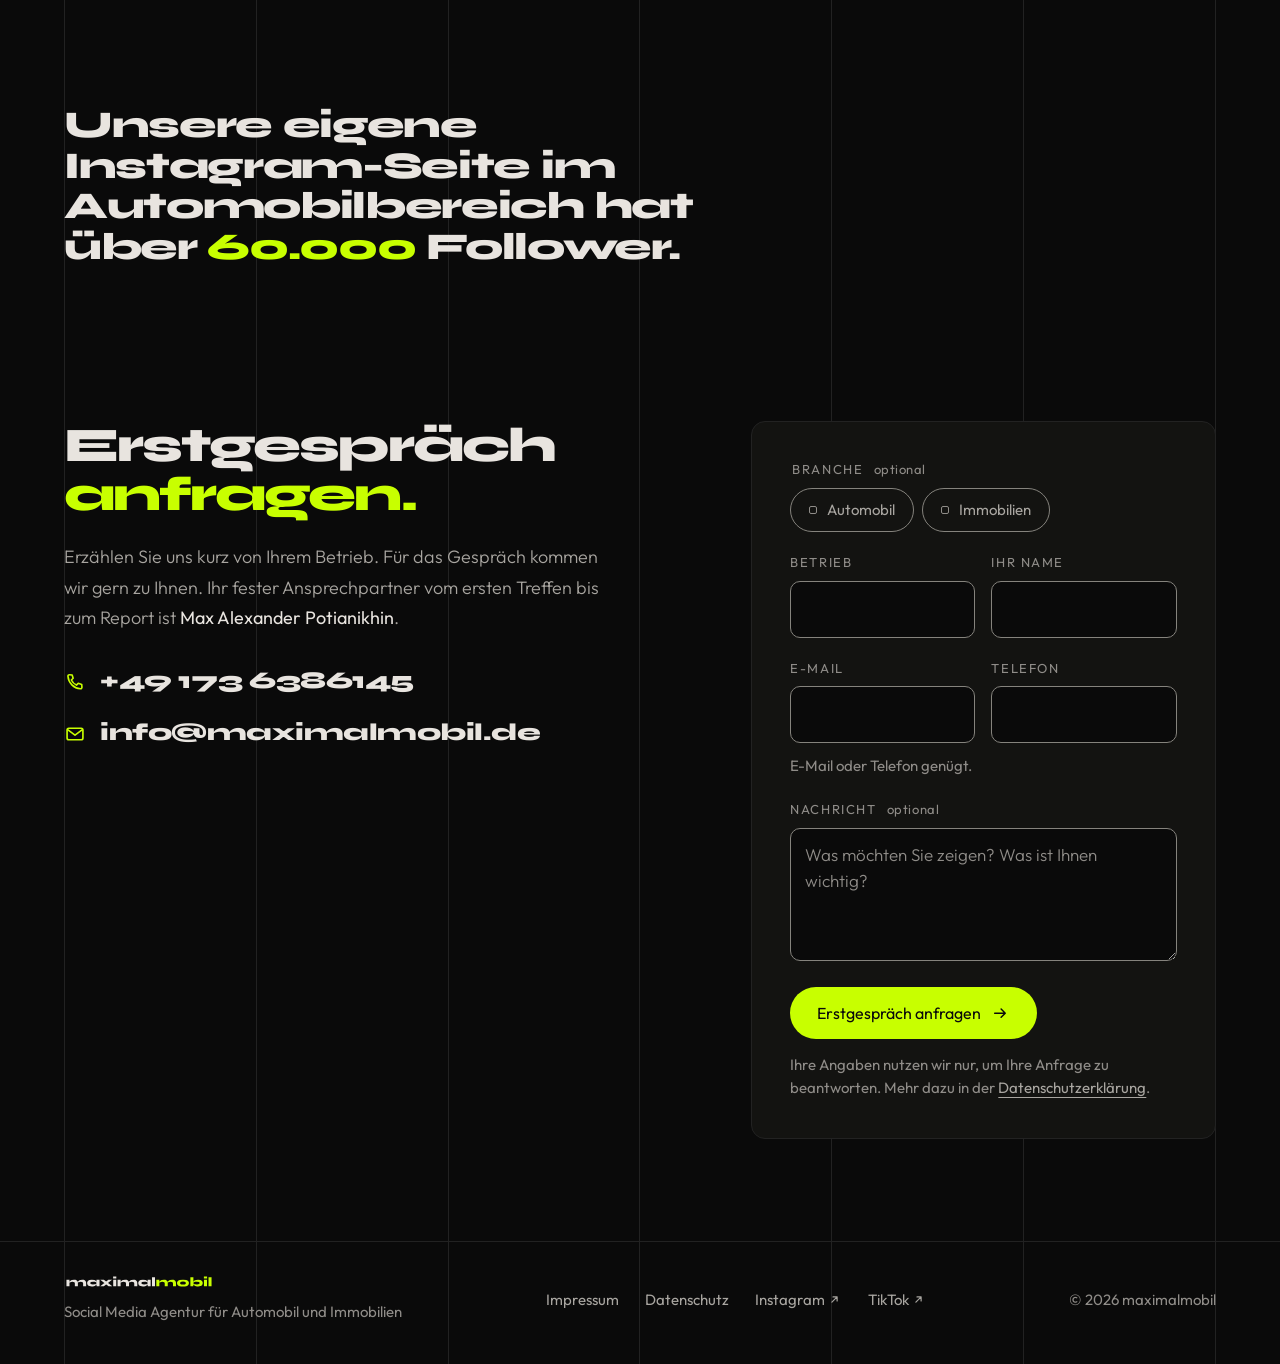
==== commit 99db6939: "Audit umgesetzt: Videos sparsamer, Handy-Bedienung, Feinschliff - Kleine Clip-Fassung 540x960 für kl" ====
--- a/index.html
+++ b/index.html
@@ -17,8 +17,8 @@
 <link rel="preload" href="/assets/fonts/syne-800.woff2" as="font" type="font/woff2" crossorigin>
 <link rel="preload" href="/assets/fonts/outfit-300.woff2" as="font" type="font/woff2" crossorigin>
 <link rel="preload" href="/assets/fonts/outfit-400.woff2" as="font" type="font/woff2" crossorigin>
-<link rel="stylesheet" href="/css/style.css?v=2026-10-27g">
-<script src="/js/head.js?v=2026-10-27g"></script>
+<link rel="stylesheet" href="/css/style.css?v=2026-10-27i">
+<script src="/js/head.js?v=2026-10-27i"></script>
 </head>
 <body>
 
@@ -52,6 +52,14 @@
   <a class="btn btn-primary btn-sm" href="#kontakt"><span class="cta-long">Erstgespräch anfragen</span><span class="cta-short">Anfragen</span></a>
   <a class="head-call" href="tel:+491736386145"><svg class="i" aria-hidden="true"><use href="#i-phone"/></svg>Anrufen</a>
 </header>
+
+<!-- Telefon (App-Ansicht): Leiste unten; steht im Code hier, damit Tastatur und Screenreader sie gleich nach dem Kopf erreichen -->
+<nav class="tabbar" aria-label="Bereiche" data-tabbar>
+  <a href="#ablauf" data-tab-link="ablauf" aria-current="true"><svg class="i" aria-hidden="true"><use href="#i-steps"/></svg><span>Ablauf</span></a>
+  <a href="#branchen" data-tab-link="branchen"><svg class="i" aria-hidden="true"><use href="#i-lanes"/></svg><span>Branchen</span></a>
+  <a href="#pakete" data-tab-link="pakete"><svg class="i" aria-hidden="true"><use href="#i-month"/></svg><span>Pakete</span></a>
+  <a href="#kontakt" data-tab-link="anfrage" class="tab-cta"><span>Anfragen</span><svg class="i" aria-hidden="true"><use href="#i-arrow"/></svg></a>
+</nav>
 
 <main id="inhalt">
 
@@ -453,13 +461,6 @@
   </div>
 </footer>
 
-<nav class="tabbar" aria-label="Bereiche" data-tabbar>
-  <a href="#ablauf" data-tab-link="ablauf" aria-current="true"><svg class="i" aria-hidden="true"><use href="#i-steps"/></svg><span>Ablauf</span></a>
-  <a href="#branchen" data-tab-link="branchen"><svg class="i" aria-hidden="true"><use href="#i-lanes"/></svg><span>Branchen</span></a>
-  <a href="#pakete" data-tab-link="pakete"><svg class="i" aria-hidden="true"><use href="#i-month"/></svg><span>Pakete</span></a>
-  <a href="#kontakt" data-tab-link="anfrage" class="tab-cta"><span>Anfragen</span><svg class="i" aria-hidden="true"><use href="#i-arrow"/></svg></a>
-</nav>
-
 <nav class="dock" aria-label="Ablauf, Schnellnavigation" data-dock inert>
   <span class="tc dock-tc" data-tc="scrub" aria-hidden="true">00:00:00:00</span>
   <ol class="dock-clips">
@@ -473,6 +474,6 @@
   <a class="btn btn-primary btn-sm dock-cta" href="#kontakt"><span class="cta-long">Erstgespräch anfragen</span><span class="cta-short">Anfragen</span></a>
 </nav>
 
-<script src="/js/main.js?v=2026-10-27g" defer></script>
+<script src="/js/main.js?v=2026-10-27i" defer></script>
 </body>
 </html>
--- a/css/style.css
+++ b/css/style.css
@@ -62,23 +62,38 @@
 :root[data-theme="light"]{
   color-scheme:light;
   --bg:#fdfdfb;
-  --bone:#111111;
-  --bone-dim:#4d4b46;
-  --bone-faint:#6a6761;
-  --surface:#f3f2ee;
-  --surface-2:#efede8;
-  --line:#e4e1db;
-  --line-2:#d2cec6;
-  --line-ctl:#8a867f;
-  --accent:#5c7300;
+  --bone:#0a0a0a;          /* Text (CI) */
+  --bone-dim:#36352f;      /* 12 : 1 auf Papier */
+  --bone-faint:#57544e;    /* 7,4 : 1 */
+  --surface:#f0eee9;
+  --surface-2:#e7e4dd;
+  --line:#d8d4cc;          /* Raster und Trennlinien */
+  --line-2:#b9b4aa;        /* Rahmen von Pills, Clips, Feldern */
+  --line-ctl:#75716a;      /* Feldgrenzen, 4,8 : 1 */
+  --accent:#5c7300;        /* Lime dunkel (CI), 5,3 : 1 */
+  --lime-edge:#98c202;     /* Kante für Lime-Flächen auf Papier */
 }
 /* Dunkle Inseln: Monitore und der Sucher am Telefon sind Bildschirme und bleiben dunkel */
 :root[data-theme="light"] .mon-screen,
 :root[data-theme="light"].app .hero-grid{
-  color-scheme:dark;color:var(--bone);
+  color-scheme:dark;color:var(--bone);font-weight:300;
   --bg:#0a0a0a;--bone:#e8e4df;--bone-dim:#a8a5a0;--bone-faint:#8f8c88;
   --surface:#131311;--surface-2:#1c1c19;--line:#222222;--line-2:#2c2b27;--line-ctl:#85837d;--accent:#c8ff00;
 }
+/* Dunkle Schrift auf Papier wirkt dünner als helle auf Schwarz: Lesetext im hellen Design in Outfit 400 */
+:root[data-theme="light"] body,
+:root[data-theme="light"] .form input:not([type=radio]),
+:root[data-theme="light"] .form textarea{font-weight:400}
+/* Lime-Flächen bekommen auf Papier eine feine Kante, sonst verschwimmt ihr Rand */
+:root[data-theme="light"] .btn-primary,
+:root[data-theme="light"] .tabbar .tab-cta,
+:root[data-theme="light"] .step-freigabe .step-panel{box-shadow:inset 0 0 0 1px var(--lime-edge)}
+/* Aktive Clip-Nummer auf Surface 2: dunkles Lime erreicht dort keine 4,5 : 1, deshalb Text-Schwarz */
+:root[data-theme="light"] .clip.is-active .clip-no,
+:root[data-theme="light"] .dock-clips a[aria-current="step"] .clip-no{color:var(--bone)}
+/* Leisten unten deckend, damit keine Schrift durchscheint */
+:root[data-theme="light"] .dock,
+:root[data-theme="light"] .tabbar{background:var(--bg)}
 
 /* ---------- Grundlagen ---------- */
 *,*::before,*::after{box-sizing:border-box}
@@ -285,8 +300,8 @@
 
 /* Videos anhalten (WCAG 2.2.2) */
 .mon-pause,.m-pause{display:inline-flex;align-items:center;min-height:44px;padding:0;border:0;background:none;font:inherit;font-weight:400;cursor:pointer;transition:color .2s}
-.mon-pause{margin-block:-11px;font-size:var(--fs-label);letter-spacing:.06em;color:var(--bone-faint)}
-.m-pause{position:absolute;left:7%;bottom:4.5%;font-size:max(10px,3.4cqw);letter-spacing:.14em;text-transform:uppercase;color:var(--bone)}
+.mon-pause{min-width:44px;justify-content:flex-end;margin-block:-11px;font-size:var(--fs-label);letter-spacing:.06em;color:var(--bone-faint)}
+.m-pause{min-width:44px;position:absolute;left:7%;bottom:4.5%;font-size:max(10px,3.4cqw);letter-spacing:.14em;text-transform:uppercase;color:var(--bone)}
 .mon-pause[hidden],.m-pause[hidden]{display:none}
 @media (hover:hover){.mon-pause:hover,.m-pause:hover{color:var(--accent)}}
 
@@ -567,7 +582,7 @@
 .form-status{padding:18px 20px;border:1px solid var(--line-2);border-radius:12px;background:var(--bg);color:var(--bone-dim);font-size:var(--fs-ui);line-height:1.6}
 .form-status:focus{outline:none}
 .form-status.is-ok{border-color:var(--accent)}
-.form-status strong{display:block;margin-bottom:4px;font-family:var(--f-display);font-weight:800;font-size:1.15rem;letter-spacing:-.02em;color:var(--bone)}
+.form-status strong{display:block;margin-bottom:4px;font-family:var(--f-display);font-weight:800;font-size:1.125rem;letter-spacing:-.02em;color:var(--bone)}
 .form-status a{color:var(--bone)}
 
 /* ---------- Fuß ---------- */
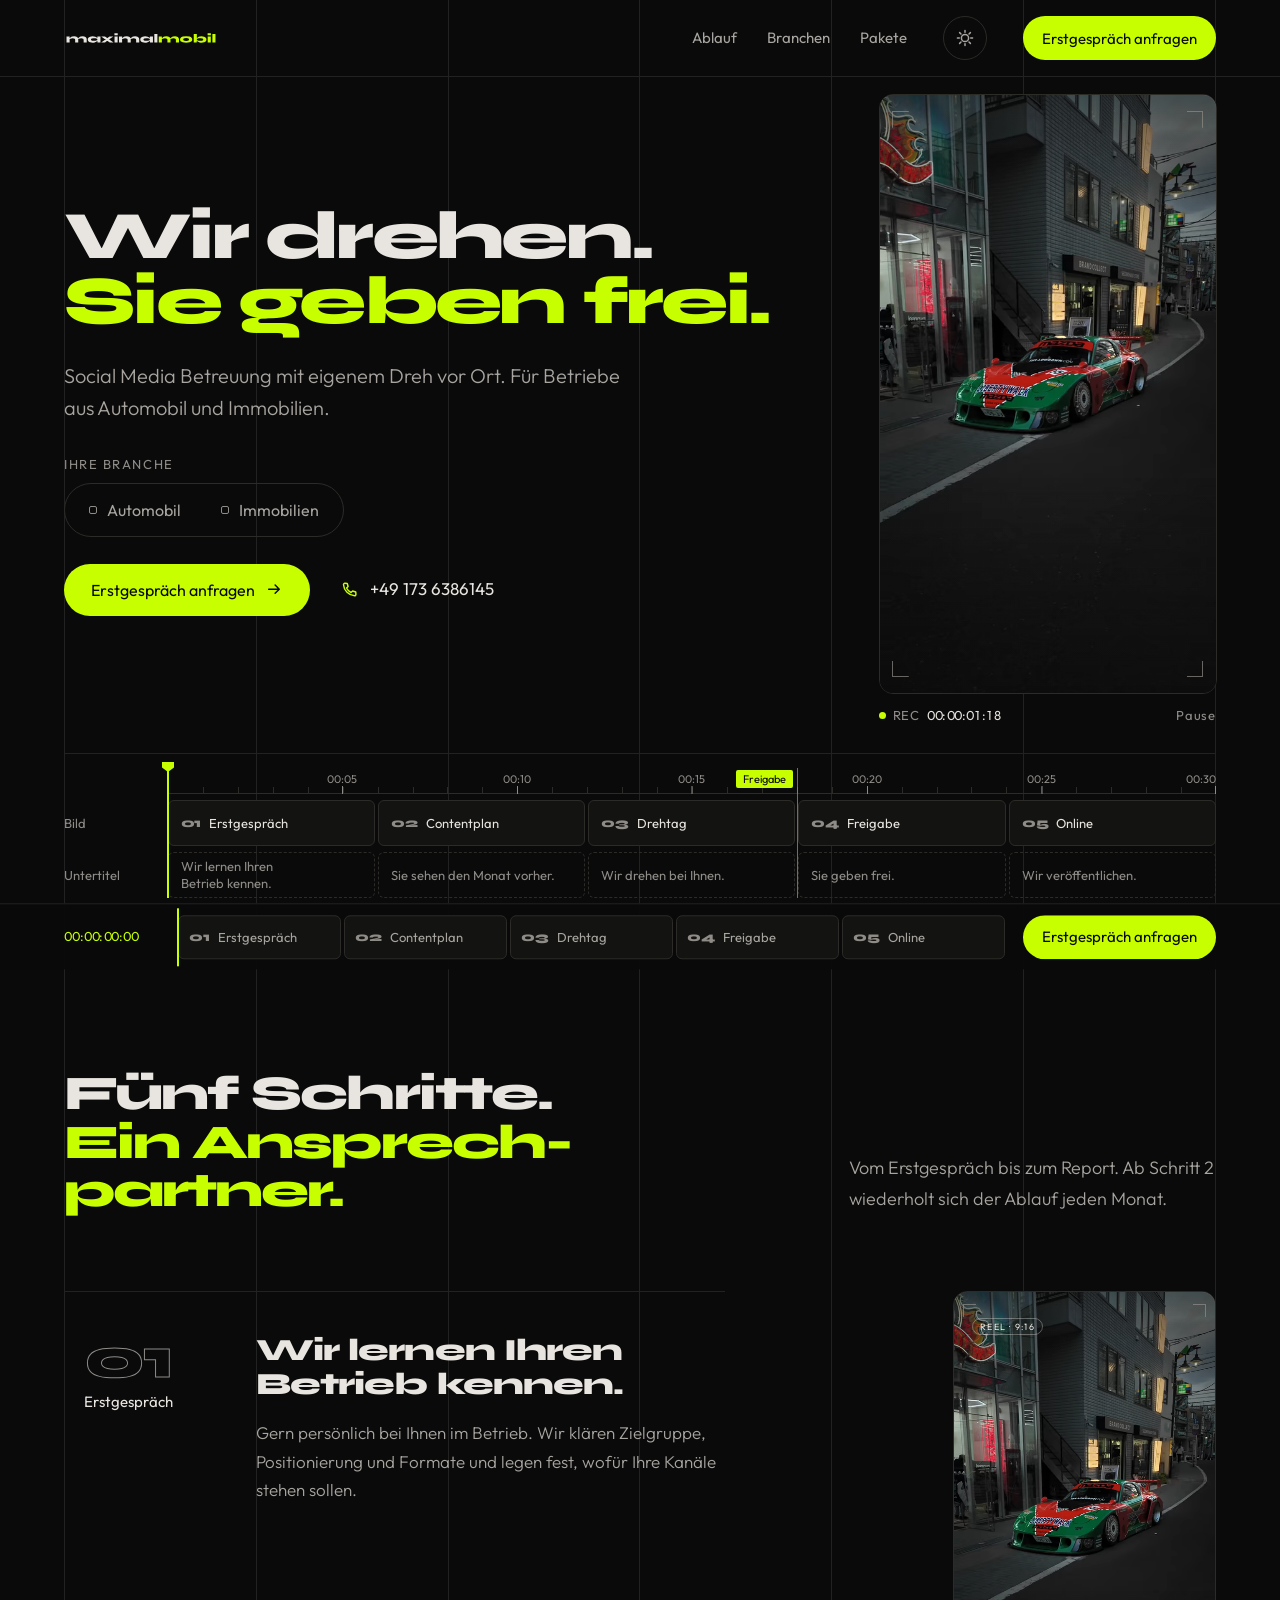
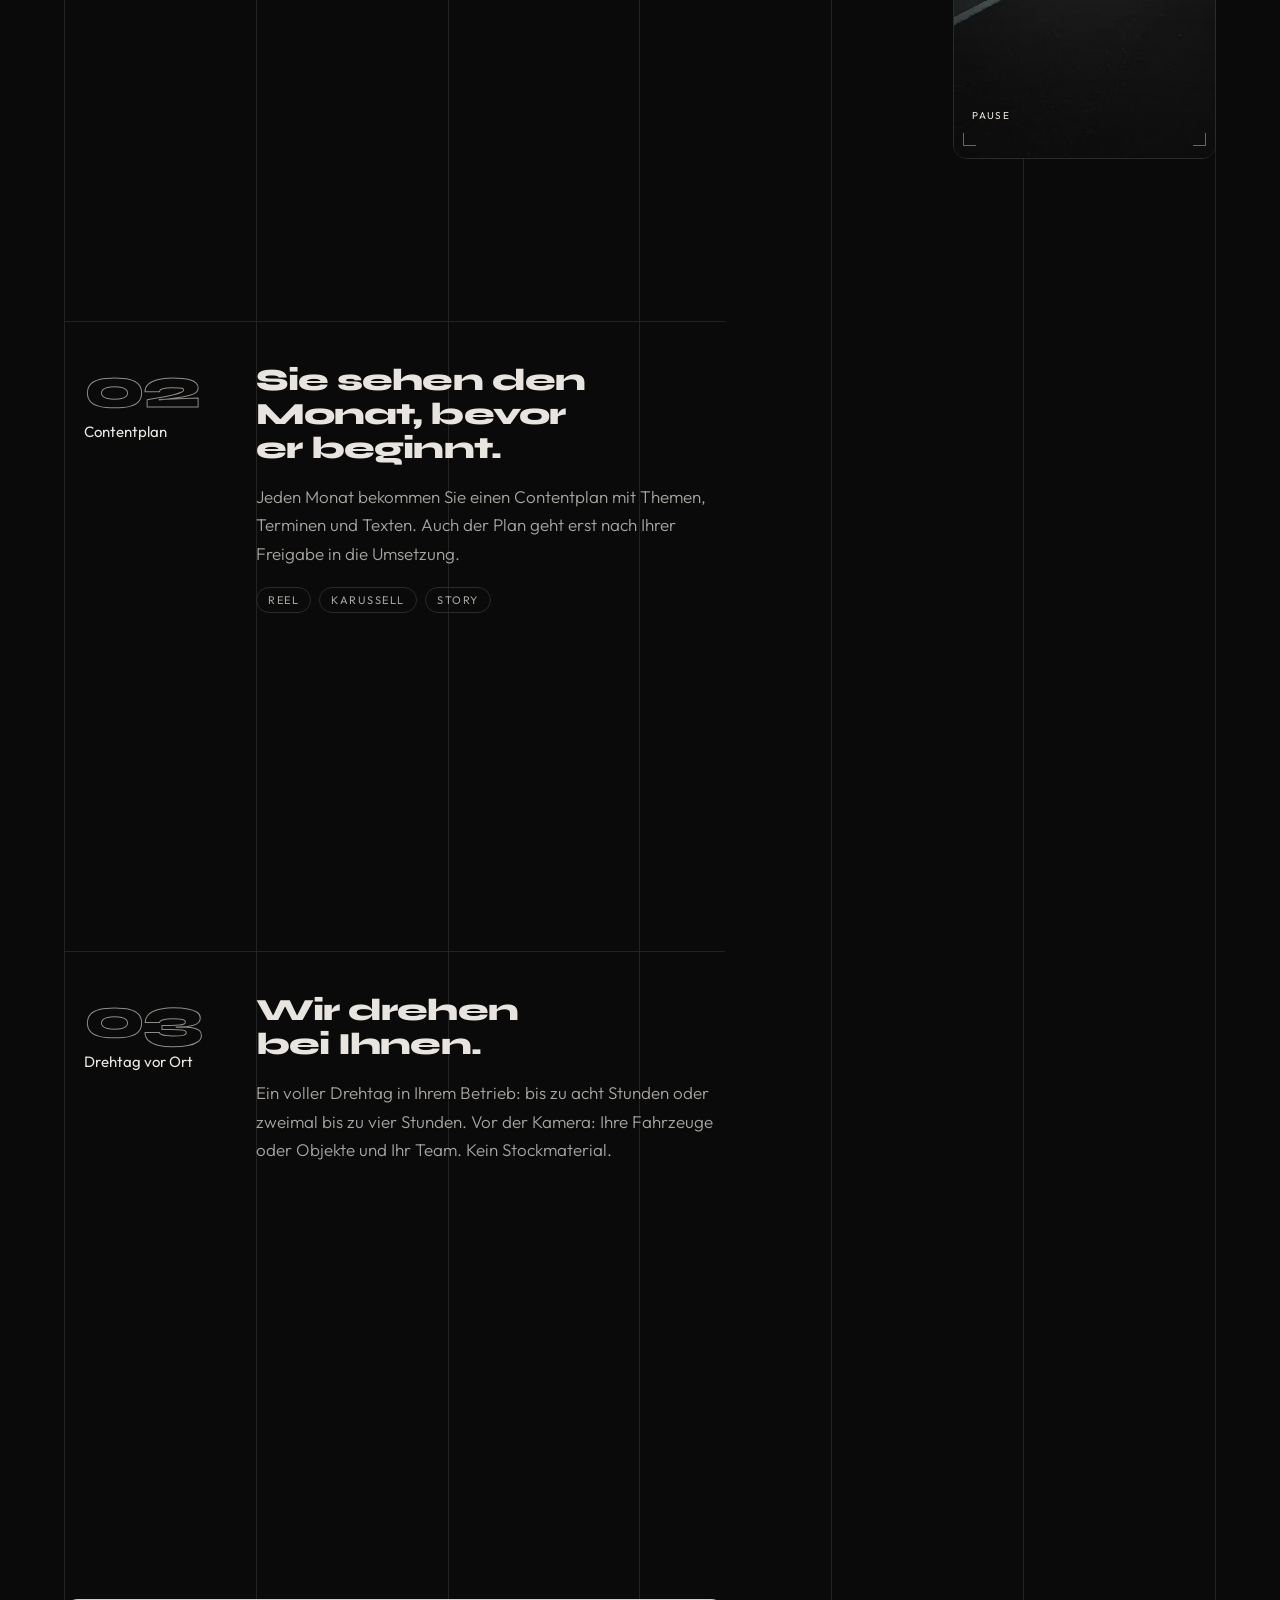
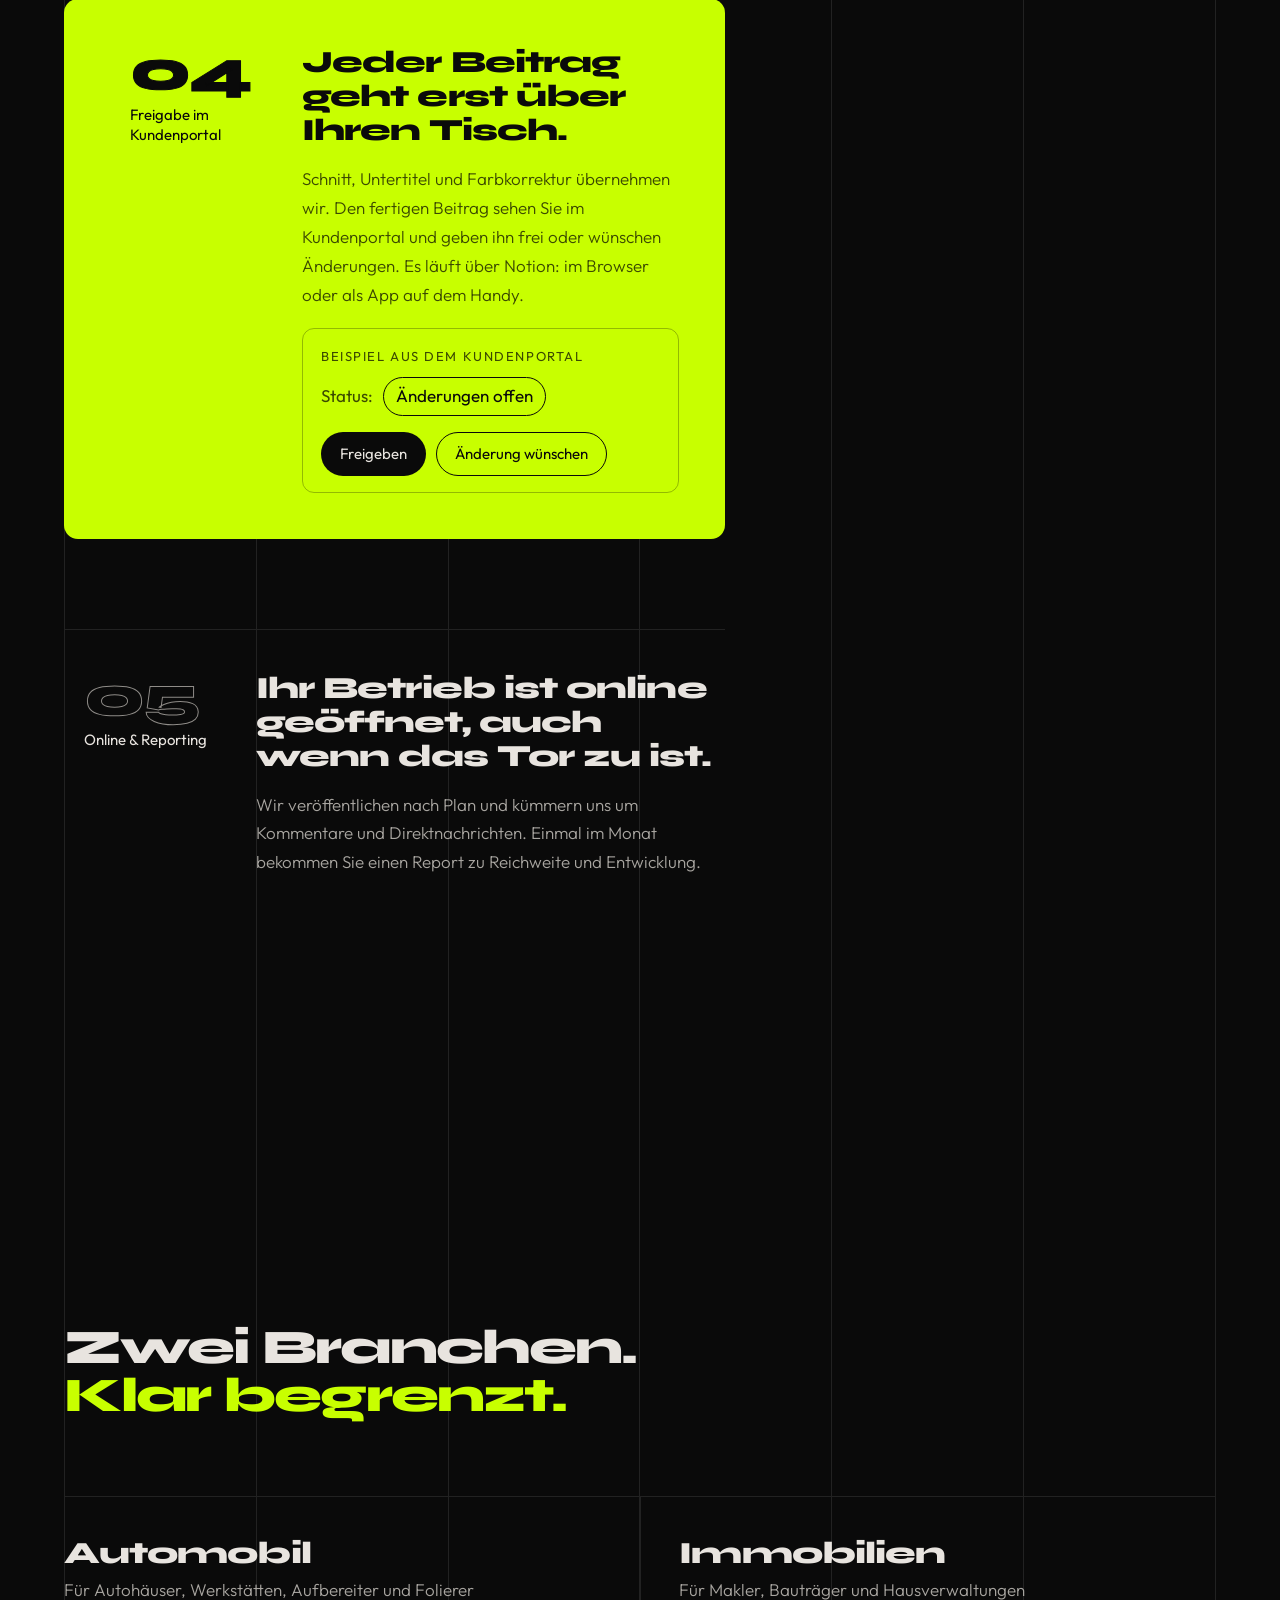
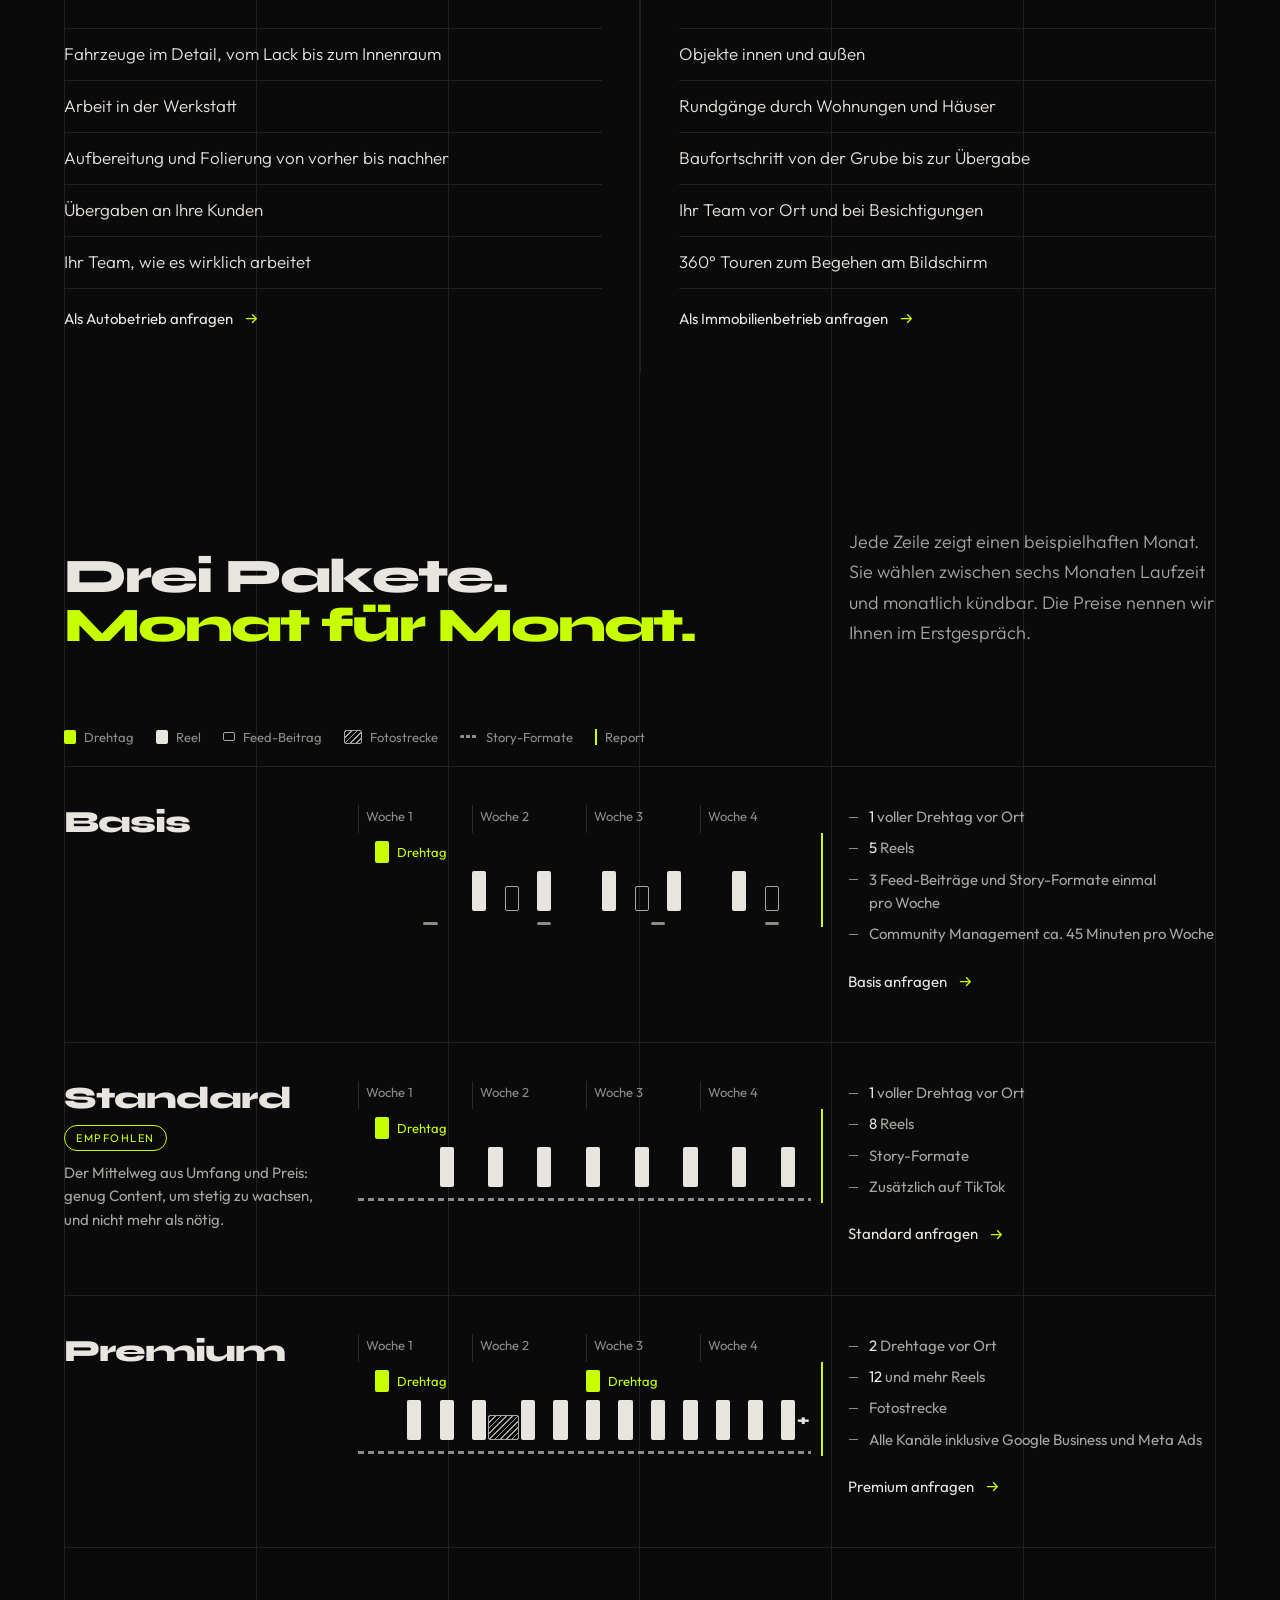
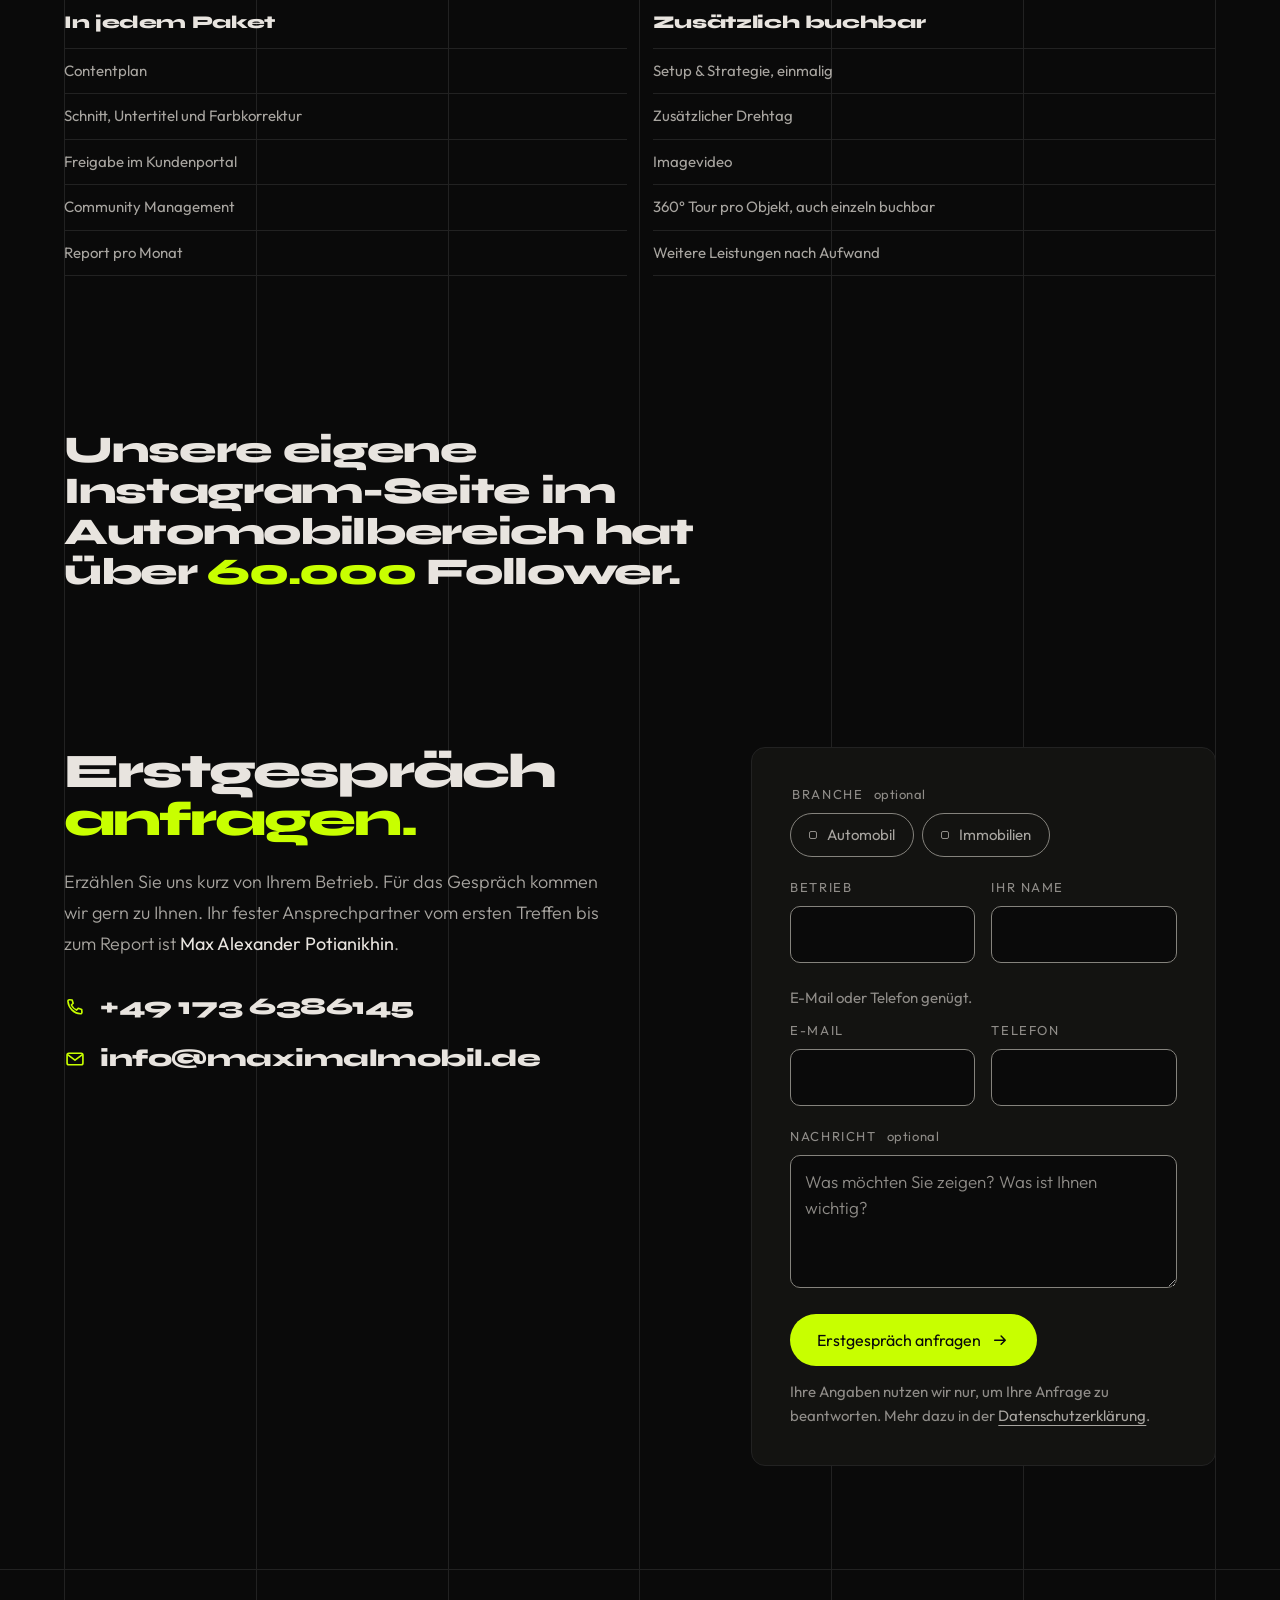
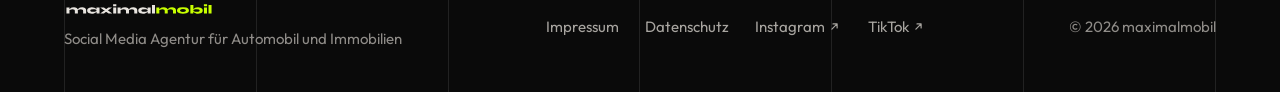
==== commit e3eb4314: "Kundenportal (Notion) und Grund für die Empfehlung von Standard ergänzt Co-Authored-By: Claude Opus " ====
--- a/index.html
+++ b/index.html
@@ -17,8 +17,8 @@
 <link rel="preload" href="/assets/fonts/syne-800.woff2" as="font" type="font/woff2" crossorigin>
 <link rel="preload" href="/assets/fonts/outfit-300.woff2" as="font" type="font/woff2" crossorigin>
 <link rel="preload" href="/assets/fonts/outfit-400.woff2" as="font" type="font/woff2" crossorigin>
-<link rel="stylesheet" href="/css/style.css?v=2026-10-27i">
-<script src="/js/head.js?v=2026-10-27i"></script>
+<link rel="stylesheet" href="/css/style.css?v=2026-10-28b">
+<script src="/js/head.js?v=2026-10-28b"></script>
 </head>
 <body>
 
@@ -29,6 +29,7 @@
   <symbol id="i-steps" viewBox="0 0 20 20"><path d="M3.5 5h2M3.5 10h2M3.5 15h2M8.5 5h8M8.5 10h8M8.5 15h8" fill="none" stroke="currentColor" stroke-width="1.6" stroke-linecap="round"/></symbol>
   <symbol id="i-lanes" viewBox="0 0 20 20"><rect x="3" y="3.5" width="5.6" height="13" rx="1.6" fill="none" stroke="currentColor" stroke-width="1.5"/><rect x="11.4" y="3.5" width="5.6" height="13" rx="1.6" fill="none" stroke="currentColor" stroke-width="1.5"/></symbol>
   <symbol id="i-month" viewBox="0 0 20 20"><rect x="3" y="4.6" width="14" height="12" rx="2" fill="none" stroke="currentColor" stroke-width="1.5"/><path d="M3 8.6h14M7 2.8v3.4M13 2.8v3.4" fill="none" stroke="currentColor" stroke-width="1.5" stroke-linecap="round"/></symbol>
+  <symbol id="i-close" viewBox="0 0 20 20"><path d="m5.5 5.5 9 9M14.5 5.5l-9 9" fill="none" stroke="currentColor" stroke-width="1.6" stroke-linecap="round"/></symbol>
   <symbol id="i-out" viewBox="0 0 20 20"><path d="M6.5 13.5 13.5 6.5M8 6.5h5.5V12" fill="none" stroke="currentColor" stroke-width="1.6" stroke-linecap="round" stroke-linejoin="round"/></symbol>
 </svg>
 
@@ -96,8 +97,8 @@
               <source src="/assets/videos/auto-lotus.mp4" type="video/mp4">
             </video>
           </div>
-          <div class="m-slate">
-            <div class="slate-sticks" aria-hidden="true"><span class="stick stick-top"></span><span class="stick"></span></div>
+          <div class="m-slate" aria-hidden="true">
+            <div class="slate-sticks"><span class="stick stick-top"></span><span class="stick"></span></div>
             <dl class="slate-body">
               <div class="slate-cell slate-wide"><dt>Produktion</dt><dd>maximalmobil</dd></div>
               <div class="slate-cell slate-wide"><dt>Szene</dt><dd data-auto="Autohaus · Werkstatt" data-immo="Objekt · Baustelle">Ihr Betrieb</dd></div>
@@ -110,6 +111,7 @@
         </div>
         <figcaption class="mon-caption">
           <span class="rec-tc" aria-hidden="true"><span class="rec-dot"></span>REC <span class="tc" data-tc="live">00:00:00:00</span></span>
+          <span class="mon-wait" role="status" data-wait></span>
           <button class="mon-pause" type="button" data-video-pause hidden>Pause<span class="sr-only"> (Videos)</span></button>
         </figcaption>
       </figure>
@@ -163,6 +165,7 @@
                 </video>
               </div>
               <span class="m-rec"><span class="rec-dot"></span>REC</span>
+              <p class="m-wait" data-wait></p>
             </div>
             <div class="m-slate" aria-hidden="true">
               <div class="slate-sticks"><span class="stick stick-top"></span><span class="stick"></span></div>
@@ -227,12 +230,17 @@
             <div class="step-rail" aria-hidden="true"><span class="step-no">04</span><span class="step-name">Freigabe im Kundenportal</span></div>
             <div class="step-body">
               <h3 class="h3"><span class="sr-only">Schritt 4, Freigabe im Kundenportal: </span>Jeder Beitrag geht erst über Ihren Tisch.</h3>
-              <p>Schnitt, Untertitel und Farbkorrektur übernehmen wir. Den fertigen Beitrag sehen Sie im Kundenportal und geben ihn frei oder wünschen Änderungen.</p>
+              <p>Schnitt, Untertitel und Farbkorrektur übernehmen wir. Den fertigen Beitrag sehen Sie im Kundenportal und geben ihn frei oder wünschen Änderungen. Es läuft über Notion: im Browser oder als App auf dem Handy.</p>
               <div class="approve-demo" data-approve>
                 <p class="approve-caption">Beispiel aus dem Kundenportal</p>
-                <div class="approve-row">
-                  <p class="approve-status" aria-live="polite">Status: <strong data-approve-label>Änderungen offen</strong></p>
-                  <button type="button" class="btn btn-ink" data-approve-btn>Freigeben</button>
+                <p class="approve-status" aria-live="polite">Status: <strong data-approve-label>Änderungen offen</strong></p>
+                <div class="approve-note" id="approve-note" hidden>
+                  <p class="approve-comment"><span class="approve-who">Ihr Kommentar</span><span data-auto="„Bitte den Innenraum länger zeigen.“" data-immo="„Bitte mit der Küche beginnen.“">„Bitte die erste Szene kürzen.“</span></p>
+                  <p class="approve-reply">Der Beitrag bleibt offline, bis Sie ihn freigeben.</p>
+                </div>
+                <div class="approve-actions">
+                  <button type="button" class="btn btn-ink btn-sm" data-approve-btn>Freigeben</button>
+                  <button type="button" class="btn btn-ink-line btn-sm" data-request-btn aria-expanded="false" aria-controls="approve-note">Änderung wünschen</button>
                 </div>
               </div>
             </div>
@@ -270,6 +278,7 @@
           <li>Übergaben an Ihre Kunden</li>
           <li>Ihr Team, wie es wirklich arbeitet</li>
         </ul>
+        <a class="ask-link" href="#kontakt" data-ask-branche="auto">Als Autobetrieb anfragen <svg class="i" aria-hidden="true"><use href="#i-arrow"/></svg></a>
       </article>
 
       <article class="lane" data-lane="immo" aria-labelledby="lane-immo">
@@ -284,6 +293,7 @@
           <li>Ihr Team vor Ort und bei Besichtigungen</li>
           <li>360° Touren zum Begehen am Bildschirm</li>
         </ul>
+        <a class="ask-link" href="#kontakt" data-ask-branche="immo">Als Immobilienbetrieb anfragen <svg class="i" aria-hidden="true"><use href="#i-arrow"/></svg></a>
       </article>
     </div>
   </section>
@@ -311,26 +321,33 @@
             <h3 class="h3" id="pk-basis">Basis</h3>
           </header>
           <div class="month" aria-hidden="true" data-month='{"dreh":[2],"reel":[8,12,16,20,24],"feed":[10,18,26],"storyTicks":[5,12,19,26]}'></div>
-          <ul class="pk-list">
-            <li>1 voller Drehtag vor Ort, bis 8 Stunden</li>
-            <li>5 Reels mit Konzept, Schnitt, Untertiteln und Farbkorrektur</li>
-            <li>3 Feed-Beiträge aus dem Material des Drehtags</li>
-            <li>Story-Formate, einmal pro Woche</li>
-            <li>Community Management ca. 45 Minuten pro Woche</li>
-          </ul>
+          <div class="pk-body">
+            <ul class="pk-list">
+              <li><strong>1</strong> voller Drehtag vor Ort</li>
+              <li><strong>5</strong> Reels</li>
+              <li>3 Feed-Beiträge und Story-Formate einmal pro Woche</li>
+              <li>Community Management ca. 45 Minuten pro Woche</li>
+            </ul>
+            <a class="ask-link" href="#kontakt" data-ask-paket="Basis">Basis anfragen <svg class="i" aria-hidden="true"><use href="#i-arrow"/></svg></a>
+          </div>
         </article>
 
         <article class="package package-rec" aria-labelledby="pk-standard">
           <header class="pk-head">
             <h3 class="h3" id="pk-standard">Standard</h3>
             <span class="tag tag-lime">Empfohlen</span>
+            <p class="pk-why">Der Mittelweg aus Umfang und Preis: genug Content, um stetig zu wachsen, und nicht mehr als nötig.</p>
           </header>
           <div class="month" aria-hidden="true" data-month='{"dreh":[2],"reel":[6,9,12,15,18,21,24,27],"storySpan":true}'></div>
-          <ul class="pk-list">
-            <li>1 voller Drehtag vor Ort</li>
-            <li>8 Reels und Story-Formate</li>
-            <li>Zusätzlich auf TikTok</li>
-          </ul>
+          <div class="pk-body">
+            <ul class="pk-list">
+              <li><strong>1</strong> voller Drehtag vor Ort</li>
+              <li><strong>8</strong> Reels</li>
+              <li>Story-Formate</li>
+              <li>Zusätzlich auf TikTok</li>
+            </ul>
+            <a class="ask-link" href="#kontakt" data-ask-paket="Standard">Standard anfragen <svg class="i" aria-hidden="true"><use href="#i-arrow"/></svg></a>
+          </div>
         </article>
 
         <article class="package" aria-labelledby="pk-premium">
@@ -338,33 +355,39 @@
             <h3 class="h3" id="pk-premium">Premium</h3>
           </header>
           <div class="month" aria-hidden="true" data-month='{"dreh":[2,15],"reel":[4,6,8,11,13,15,17,19,21,23,25,27],"reelMore":true,"foto":[9,10],"storySpan":true}'></div>
-          <ul class="pk-list">
-            <li>2 Drehtage vor Ort</li>
-            <li>12 und mehr Reels plus Fotostrecke</li>
-            <li>Alle Kanäle inklusive Google Business und Meta Ads</li>
-          </ul>
+          <div class="pk-body">
+            <ul class="pk-list">
+              <li><strong>2</strong> Drehtage vor Ort</li>
+              <li><strong>12</strong> und mehr Reels</li>
+              <li>Fotostrecke</li>
+              <li>Alle Kanäle inklusive Google Business und Meta Ads</li>
+            </ul>
+            <a class="ask-link" href="#kontakt" data-ask-paket="Premium">Premium anfragen <svg class="i" aria-hidden="true"><use href="#i-arrow"/></svg></a>
+          </div>
         </article>
       </div>
 
       <div class="extras">
-        <h3 class="extras-title">In jedem Paket</h3>
-        <ul class="extras-list">
-          <li>Contentplan</li>
-          <li>Freigabe im Kundenportal</li>
-          <li>Community Management</li>
-          <li>Report pro Monat</li>
-        </ul>
-      </div>
-
-      <div class="extras">
-        <h3 class="extras-title">Zusätzlich buchbar</h3>
-        <ul class="extras-list">
-          <li>Setup &amp; Strategie, einmalig</li>
-          <li>Zusätzlicher Drehtag</li>
-          <li>Imagevideo</li>
-          <li>360° Tour pro Objekt, auch einzeln buchbar</li>
-          <li>Weitere Leistungen nach Aufwand</li>
-        </ul>
+        <div class="extras-col">
+          <h3 class="extras-title">In jedem Paket</h3>
+          <ul class="extras-list">
+            <li>Contentplan</li>
+            <li>Schnitt, Untertitel und Farbkorrektur</li>
+            <li>Freigabe im Kundenportal</li>
+            <li>Community Management</li>
+            <li>Report pro Monat</li>
+          </ul>
+        </div>
+        <div class="extras-col">
+          <h3 class="extras-title">Zusätzlich buchbar</h3>
+          <ul class="extras-list">
+            <li>Setup &amp; Strategie, einmalig</li>
+            <li>Zusätzlicher Drehtag</li>
+            <li>Imagevideo</li>
+            <li>360° Tour pro Objekt, auch einzeln buchbar</li>
+            <li>Weitere Leistungen nach Aufwand</li>
+          </ul>
+        </div>
       </div>
     </div>
   </section>
@@ -397,6 +420,11 @@
           </div>
         </fieldset>
 
+        <div class="field paket-field" data-paket-field hidden>
+          <input type="hidden" name="paket" value="" data-paket-input>
+          <p class="paket-chip"><span class="paket-led" aria-hidden="true"></span><span>Paket: <strong data-paket-name></strong></span><button type="button" class="paket-remove" data-paket-remove><svg class="i" aria-hidden="true"><use href="#i-close"/></svg><span class="sr-only">Paket entfernen</span></button></p>
+        </div>
+
         <div class="field-row">
           <div class="field">
             <label class="field-label" for="f-betrieb">Betrieb</label>
@@ -410,6 +438,7 @@
           </div>
         </div>
 
+        <p class="field-hint" id="h-reach">E-Mail oder Telefon genügt.</p>
         <div class="field-row">
           <div class="field">
             <label class="field-label" for="f-mail">E-Mail</label>
@@ -420,7 +449,6 @@
             <input id="f-tel" name="telefon" type="tel" autocomplete="tel" maxlength="40" aria-describedby="h-reach e-reach">
           </div>
         </div>
-        <p class="field-hint" id="h-reach">E-Mail oder Telefon genügt.</p>
         <p class="field-error" id="e-reach" hidden>Bitte geben Sie eine E-Mail-Adresse oder eine Telefonnummer an, damit wir uns melden können.</p>
 
         <div class="field">
@@ -474,6 +502,6 @@
   <a class="btn btn-primary btn-sm dock-cta" href="#kontakt"><span class="cta-long">Erstgespräch anfragen</span><span class="cta-short">Anfragen</span></a>
 </nav>
 
-<script src="/js/main.js?v=2026-10-27i" defer></script>
+<script src="/js/main.js?v=2026-10-28b" defer></script>
 </body>
 </html>
--- a/css/style.css
+++ b/css/style.css
@@ -227,7 +227,14 @@
 }
 .hero-grid{display:grid;grid-template-columns:repeat(12,minmax(0,1fr));column-gap:var(--gap);align-items:center;padding-top:clamp(8px,2svh,32px)}
 .hero-copy{grid-column:1 / span 8}
-.monitor-hero{grid-column:9 / span 4;justify-self:end}
+/* Die Arbeit ist der Beweis: der Monitor füllt die Höhe zwischen Kopf und Zeitleiste, höchstens die vier Spalten */
+.monitor-hero{
+  grid-column:9 / span 4;align-items:flex-end;
+  --hero-mon-h:clamp(340px,calc(100svh - 300px),720px);
+  --hero-mon-w:min(100%,calc(var(--hero-mon-h) * 9 / 16));
+}
+.monitor-hero .mon-screen{width:var(--hero-mon-w);height:auto}
+.monitor-hero .mon-caption{width:var(--hero-mon-w)}
 .lead{margin-top:clamp(20px,3svh,32px);max-width:35rem;font-size:clamp(1.0625rem,.98rem + .4vw,1.25rem);line-height:1.6;color:var(--bone-dim)}
 
 .spurwahl{margin-top:clamp(24px,3.5svh,40px)}
@@ -290,13 +297,23 @@
 /* leichter Verlauf oben und unten, damit Einblendungen über hellen Bildern lesbar bleiben */
 .m-media::after{content:"";position:absolute;inset:0;background:linear-gradient(180deg,rgba(10,10,10,.62),rgba(10,10,10,0) 28%,rgba(10,10,10,0) 64%,rgba(10,10,10,.55));opacity:0;transition:opacity .25s linear}
 .has-media .m-media::after{opacity:1}
-/* Läuft ein Video, zeigt der Ablauf-Monitor es in jedem Schritt: Material sichtbar, Klappe in der Ecke,
-   keine Contentplan-Karte und keine Themenzeile darüber */
+/* Läuft ein Video, zeigt der Ablauf-Monitor es in jedem Schritt. Im Schritt Contentplan liegt die Plan-Karte
+   darauf; ab dem Drehtag gehört das Bild dem Material (keine Themenzeile darüber) */
 .monitor.monitor-steps.has-media .m-material{opacity:1}
-.monitor.monitor-steps.has-media .m-slate{transform:translateY(-50%) translate(-3cqw,27cqw) scale(.36)}
-.monitor.monitor-steps.has-media .m-plan{opacity:0}
-/* Wie beim echten Take: nach der Klappe rückt sie in die Ecke und das Bild läuft */
-.monitor-hero.has-media .m-slate{transform:translateY(-50%) translate(-3cqw,27cqw) scale(.36)}
+.monitor.monitor-steps.has-media.s3 .m-plan{opacity:0}
+/* Wie beim echten Take: nach der Klappe verschwindet sie und das Bild läuft */
+.monitor.has-media .m-slate{opacity:0}
+
+/* Noch kein Material für die gewählte Branche: der Monitor sagt das offen und nimmt nichts auf */
+.monitor.is-waiting .rec-tc{display:none}
+.mon-wait{display:inline-flex;align-items:center;gap:8px;letter-spacing:.06em;color:var(--bone)}
+.mon-wait::before{content:"";width:8px;height:8px;flex:none;border-radius:2px;border:1px solid var(--bone-dim)}
+.mon-wait:empty{position:absolute;width:1px;height:1px;overflow:hidden;clip-path:inset(50%)}
+.m-wait{
+  padding:1.6cqw 3.6cqw;border:1px solid rgba(232,228,223,.35);border-radius:999px;background:rgba(10,10,10,.5);
+  font-weight:400;font-size:max(12px,3.8cqw);line-height:1.25;letter-spacing:.02em;color:var(--bone);text-align:center;
+}
+.m-wait:empty{display:none}
 
 /* Videos anhalten (WCAG 2.2.2) */
 .mon-pause,.m-pause{display:inline-flex;align-items:center;min-height:44px;padding:0;border:0;background:none;font:inherit;font-weight:400;cursor:pointer;transition:color .2s}
@@ -325,10 +342,7 @@
 /* Ebenen im Ablauf-Monitor */
 .m-material{
   position:absolute;inset:0;display:grid;place-items:center;padding:0 14%;
-  background:
-    radial-gradient(90% 60% at 85% 95%,rgba(200,255,0,.11),transparent 62%),
-    radial-gradient(70% 40% at 10% 10%,rgba(232,228,223,.06),transparent 70%),
-    linear-gradient(180deg,#1a1a17,#0c0c0b);
+  background:linear-gradient(180deg,#1a1a17,#0c0c0b);
   transition:opacity .6s var(--ease);
 }
 .m-rec{position:absolute;top:5.5%;right:7%;display:flex;align-items:center;gap:1.8cqw;font-weight:400;font-size:max(10px,3.6cqw);letter-spacing:.14em;color:var(--bone);transition:opacity .3s}
@@ -367,7 +381,7 @@
 .online-dot{width:2.2cqw;height:2.2cqw;border-radius:50%;background:var(--lime)}
 
 /* Sichtbarkeit pro Schritt (s1 … s5, kumulativ) */
-.monitor-steps.s2 .m-slate{transform:translateY(-50%) translate(-3cqw,27cqw) scale(.36)}
+.monitor-steps.s2 .m-slate{opacity:0}
 .monitor-steps:not(.s2) .m-plan{opacity:0;clip-path:inset(0 0 100% 0)}
 .monitor-steps.s3 .m-plan{top:13.5%;padding:0;background:transparent;border-color:transparent}
 .monitor-steps.s3 .m-plan-label{display:none}
@@ -377,6 +391,9 @@
 .monitor-steps.s3:not(.s4) .m-rec{opacity:1}
 .monitor-steps:not(.s4) .m-subs,.monitor-steps:not(.s4) .m-status{opacity:0;clip-path:inset(0 100% 0 0)}
 .monitor-steps:not(.s5) .m-online{opacity:0}
+.monitor.monitor-steps.is-waiting .m-rec{opacity:0}
+/* Neue Szene (Branchenwechsel, Intro): die Klappe schlägt kurz vor dem Bild, auch wenn sie sonst verborgen ist */
+.monitor.is-clap .m-slate{opacity:1;transition-duration:.12s,.8s}
 /* Sehr schmaler Monitor (Handy quer): die Format-Plakette weicht dem Freigabe-Status */
 @container (max-width:200px){
   .m-format{display:none}
@@ -465,8 +482,16 @@
 .step-freigabe :focus-visible{outline-color:var(--ink)}
 .approve-demo{display:grid;gap:10px;padding:16px 18px;border:1px solid rgba(10,10,10,.28);border-radius:12px}
 .approve-caption{font-weight:400;font-size:var(--fs-label);letter-spacing:.12em;text-transform:uppercase}
-.approve-row{display:flex;flex-wrap:wrap;align-items:center;justify-content:space-between;gap:12px 20px}
 .step-freigabe .approve-status{color:var(--ink);font-weight:400}
+.approve-actions{display:flex;flex-wrap:wrap;gap:10px;margin-top:6px}
+.btn-ink-line{background:transparent;color:var(--ink);border-color:var(--ink)}
+@media (hover:hover){.btn-ink-line:hover{background:rgba(10,10,10,.08)}}
+.btn[hidden],.approve-note[hidden]{display:none}
+/* Änderung wünschen: ein Kommentar als Beispiel, darunter was das bedeutet */
+.approve-note{display:grid;gap:6px;padding:12px 14px;border-radius:10px;background:rgba(10,10,10,.08)}
+.step-freigabe .approve-comment{display:grid;gap:2px;color:var(--ink);font-weight:400}
+.approve-who{font-size:var(--fs-label);letter-spacing:.12em;text-transform:uppercase;color:var(--on-lime-dim)}
+.approve-note:not([hidden]){animation:enter .35s var(--ease-expo)}
 .approve-status strong{display:inline-flex;align-items:center;margin-left:6px;padding:4px 12px;border-radius:999px;border:1px solid var(--ink);color:var(--ink);transition:background-color .25s,color .25s}
 .approve-demo.is-approved .approve-status strong{background:var(--ink);color:var(--lime)}
 
@@ -478,6 +503,13 @@
 .lane-head{display:grid;gap:6px;margin-bottom:24px}
 .lane-for{color:var(--bone-dim)}
 .shot-list{margin-bottom:clamp(28px,3vw,40px);border-bottom:1px solid var(--line)}
+/* Weg zur Anfrage aus Branchen und Paketen: ruhiger Textlink, nimmt Branche bzw. Paket ins Formular mit */
+.ask-link{display:inline-flex;align-items:center;gap:10px;min-height:44px;font-weight:400;font-size:var(--fs-ui);color:var(--bone);text-decoration:none;transition:color .2s}
+.ask-link .i{color:var(--accent);transition:transform .3s var(--ease)}
+@media (hover:hover){.ask-link:hover{color:var(--accent)}.ask-link:hover .i{transform:translateX(3px)}}
+@media (hover:none){.ask-link:active{color:var(--accent)}}
+.lane .shot-list{margin-bottom:8px}
+.lane .ask-link{margin-bottom:clamp(20px,3vw,32px)}
 .shot-list li{padding:11px 0;border-top:1px solid var(--line)}
 [data-branche="auto"] .lane[data-lane="immo"],[data-branche="immo"] .lane[data-lane="auto"]{color:var(--bone-dim)}
 [data-branche="auto"] .lane[data-lane="immo"] .h3,[data-branche="immo"] .lane[data-lane="auto"] .h3{color:var(--bone-dim)}
@@ -498,7 +530,10 @@
 .package:last-child{border-bottom:1px solid var(--line)}
 .pk-head{grid-column:1 / span 3;display:flex;flex-direction:column;align-items:flex-start;gap:10px}
 .month{grid-column:4 / span 5}
-.pk-list{grid-column:9 / span 4;display:grid;gap:8px;font-weight:400;font-size:var(--fs-ui);line-height:1.55;color:var(--bone-dim)}
+.pk-why{max-width:17rem;font-weight:400;font-size:var(--fs-ui);line-height:1.55;color:var(--bone-dim)}
+.pk-body{grid-column:9 / span 4;display:grid;gap:14px;align-content:start}
+.pk-body .ask-link{justify-self:start;margin-left:-1px}
+.pk-list{display:grid;gap:8px;font-weight:400;font-size:var(--fs-ui);line-height:1.55;color:var(--bone-dim)}
 .pk-list li{position:relative;padding-left:20px}
 .pk-list li::before{content:"";position:absolute;left:0;top:.78em;width:9px;height:1px;background:var(--bone-faint)}
 .no-js .month{display:none}
@@ -520,11 +555,12 @@
 .mi-story-span{grid-row:4;grid-column:1 / -1;height:3px;align-self:center;background:repeating-linear-gradient(90deg,var(--bone-faint) 0 6px,transparent 6px 10px)}
 .mi-report{position:absolute;right:0;top:calc(1.25rem + 8px);bottom:0;width:2px;background:var(--accent)}
 
-.extras{display:grid;grid-template-columns:repeat(12,minmax(0,1fr));column-gap:var(--gap);row-gap:16px;align-items:baseline;padding-top:clamp(28px,3vw,40px)}
-.extras-title{grid-column:1 / span 2;font-family:var(--f-display);font-weight:800;font-size:1.125rem;letter-spacing:-.02em;line-height:1.2}
-.extras-list{grid-column:3 / span 10;display:flex;flex-wrap:wrap;gap:10px}
-.extras+.extras{padding-top:16px}
-.extras-list li{display:inline-flex;align-items:center;min-height:40px;padding:0 16px;border:1px solid var(--line-2);border-radius:999px;font-weight:400;font-size:var(--fs-ui);color:var(--bone-dim)}
+/* Was jedes Paket enthält und was dazukommt: zwei Listen mit Haarlinien wie bei den Branchen, keine Pills (nichts davon ist klickbar) */
+.extras{display:grid;grid-template-columns:minmax(0,1fr) minmax(0,1fr);column-gap:var(--gap);row-gap:36px;padding-top:clamp(40px,5vw,64px)}
+.extras-col{min-width:0}
+.extras-title{margin-bottom:14px;font-family:var(--f-display);font-weight:800;font-size:1.125rem;letter-spacing:-.02em;line-height:1.2}
+.extras-list{border-bottom:1px solid var(--line)}
+.extras-list li{padding:11px 0;border-top:1px solid var(--line);font-weight:400;font-size:var(--fs-ui);line-height:1.5;color:var(--bone-dim)}
 
 /* ---------- Referenzen ---------- */
 .ref-grid{display:grid;grid-template-columns:repeat(12,minmax(0,1fr));column-gap:var(--gap);row-gap:40px;align-items:end}
@@ -558,7 +594,7 @@
 .form [aria-invalid="true"]{border-color:var(--bone)!important;box-shadow:inset 0 0 0 1px var(--bone)}
 .field-error{margin-top:8px;font-weight:400;font-size:var(--fs-ui);line-height:1.45;color:var(--bone)}
 .field-error::before{content:"";display:inline-block;width:8px;height:8px;margin-right:8px;border-radius:2px;background:var(--bone);vertical-align:.05em}
-.field-hint{margin-top:-12px;font-weight:400;font-size:var(--fs-ui);color:var(--bone-faint)}
+.field-hint{margin-bottom:-10px;font-weight:400;font-size:var(--fs-ui);color:var(--bone-faint)}
 #e-reach{margin-top:-14px}
 .optional{margin-left:6px;font-size:var(--fs-label);letter-spacing:.04em;text-transform:none;color:var(--bone-faint)}
 .choices{display:flex;flex-wrap:wrap;gap:8px}
@@ -575,6 +611,19 @@
 .choice input:checked+span::before{background:var(--accent);border-color:var(--accent)}
 .choice input:focus-visible+span{outline:2px solid var(--accent);outline-offset:2px}
 .hp{position:absolute;left:-9999px;width:1px;height:1px;overflow:hidden}
+/* Aus „Paket anfragen“: das gewählte Paket steht als Marke im Formular und lässt sich entfernen */
+.paket-field{justify-items:start}
+.paket-field[hidden]{display:none}
+.paket-chip{
+  display:inline-flex;align-items:center;gap:10px;min-height:46px;padding:0 1px 0 18px;
+  border:1px solid var(--bone-dim);border-radius:999px;background:var(--surface-2);
+  font-weight:400;font-size:var(--fs-ui);color:var(--bone);
+}
+.paket-led{width:8px;height:8px;flex:none;border-radius:2px;background:var(--accent)}
+.paket-remove{display:inline-grid;place-items:center;width:44px;height:44px;padding:0;border:0;border-radius:999px;background:transparent;color:var(--bone-dim);cursor:pointer;transition:color .2s,background-color .2s}
+.paket-remove .i{width:18px;height:18px}
+@media (hover:hover){.paket-remove:hover{color:var(--bone);background:var(--surface)}}
+.paket-field:not([hidden]){animation:enter .35s var(--ease-expo)}
 .form-foot{display:grid;justify-items:start;gap:14px;padding-top:4px}
 .form-note{font-weight:400;font-size:var(--fs-ui);line-height:1.55;color:var(--bone-faint)}
 .form-note a{color:var(--bone-dim)}
@@ -737,10 +786,10 @@
   .section-head{grid-template-columns:minmax(0,1fr)}
   .section-head .h2,.section-lead{grid-column:1 / -1}
   .package{grid-template-columns:minmax(0,1fr)}
-  .pk-head,.month,.pk-list{grid-column:1 / -1}
-  .pk-head{flex-direction:row;align-items:center;gap:14px}
+  .pk-head,.month,.pk-body{grid-column:1 / -1}
+  .pk-head{flex-direction:row;flex-wrap:wrap;align-items:center;gap:8px 14px}
+  .pk-why{flex-basis:100%;max-width:34rem}
   .extras{grid-template-columns:minmax(0,1fr)}
-  .extras-title,.extras-list{grid-column:1 / -1}
   .ref-grid,.kontakt-grid{grid-template-columns:minmax(0,1fr)}
   .ref-statement,.kontakt-intro,.form{grid-column:1 / -1}
   .kontakt-intro{position:static}
@@ -825,6 +874,14 @@
   .display{font-size:calc((100vw - 2 * var(--pad)) / 10.6)}
   .display .row{white-space:nowrap}
 }
+/* Tablet hochkant: Headline über die ganze Breite, darunter links Text und Wahl, rechts der Monitor mit Material */
+@media (min-width:37.5em) and (max-width:53.75em) and (min-height:31.3em){
+  .hero-grid{grid-template-columns:minmax(0,1fr) auto;grid-template-rows:auto auto auto auto 1fr;column-gap:clamp(20px,4vw,40px);align-items:start}
+  .hero-copy{display:contents}
+  .hero-copy>.display{grid-column:1 / -1}
+  .hero-copy>:not(.display){grid-column:1}
+  .monitor-hero{display:flex;grid-column:2;grid-row:2 / -1;margin-top:clamp(20px,3svh,32px);--hero-mon-h:clamp(300px,40svh,480px);--hero-mon-w:calc(var(--hero-mon-h) * 9 / 16)}
+}
 
 /* Touch: kurze Rückmeldung beim Tippen statt Hover */
 @media (hover:none){
@@ -845,6 +902,16 @@
     .hero-copy>*{grid-column:1 / -1}
     .hero-copy>.spurwahl{grid-column:1;margin-top:18px}
     .hero-copy>.hero-actions{grid-column:2;margin-top:18px}
+  }
+  /* Breite Handys quer: rechts ein kleiner Monitor mit Material; die Headline rechnet seine Breite mit ein */
+  @media (min-width:50em){
+    .hero-grid{
+      grid-template-columns:minmax(0,1fr) auto;column-gap:clamp(16px,3vw,32px);align-items:center;
+      --lm-h:calc(100svh - var(--head-h) - 56px);
+    }
+    .hero-copy{grid-column:1}
+    .display{font-size:min(13svh,calc((100vw - 2 * var(--pad) - var(--lm-h) * 9 / 16 - 32px) / 10.8))}
+    .monitor-hero{display:flex;grid-column:2;--hero-mon-h:var(--lm-h);--hero-mon-w:calc(var(--lm-h) * 9 / 16)}
   }
   .lead{margin-top:12px;max-width:42rem}
 
@@ -896,6 +963,7 @@
 /* Ältere Browser ohne svh (z. B. iOS vor 15.4 in App-Browsern): vh als Ersatz */
 @supports not (height:1svh){
   :root{--mon-h:clamp(340px,52vh,580px)}
+  .monitor-hero{--hero-mon-h:clamp(340px,calc(100vh - 300px),720px)}
   .hero{min-height:calc(100vh - var(--head-h))}
   .monitor-steps{top:max(24px,calc((100vh - var(--mon-h) - 32px) / 2))}
   .step{min-height:clamp(420px,70vh,700px)}
@@ -935,8 +1003,9 @@
 .app .monitor-hero .mon-screen{width:100%;height:calc(100svh - var(--head-h) - var(--tab-h) - 12px);min-height:420px;aspect-ratio:auto}
 .app .monitor-hero .mon-screen::after{content:"";position:absolute;left:0;right:0;bottom:0;height:72%;background:linear-gradient(180deg,rgba(10,10,10,0),rgba(10,10,10,.72) 32%,rgba(10,10,10,.9) 58%,rgba(10,10,10,.95));pointer-events:none}
 .app .monitor-hero .m-slate{top:5%;transform-origin:0 0;transform:translateX(11%) scale(.78)}
-.app .monitor-hero.has-media .m-slate{transform:scale(.3)}
-.app .monitor-hero .mon-caption{position:absolute;top:12px;right:12px;z-index:3;gap:14px;padding:0 4px 0 12px;border-radius:999px;background:rgba(10,10,10,.62)}
+.app .monitor-hero .mon-caption{position:absolute;top:12px;right:12px;z-index:3;width:auto;gap:14px;padding:0 4px 0 12px;border-radius:999px;background:rgba(10,10,10,.62)}
+.app .monitor-hero.is-waiting .mon-caption{min-height:36px;padding-right:14px}
+.app .monitor-hero.is-waiting .m-slate{top:calc(5% + 64px)}
 .app .monitor-hero .rec-tc{color:var(--bone-dim)}
 .app .hero-copy{position:relative;z-index:2;align-self:end;padding:0 20px 22px}
 .app .display{font-size:calc((100vw - 64px) / 10.6)}
@@ -978,9 +1047,12 @@
 .tabbar a[aria-current]{color:var(--bone)}
 .tabbar a[aria-current]::before{content:"";position:absolute;top:-6px;left:28%;right:28%;height:2px;border-radius:1px;background:var(--accent)}
 .tabbar .tab-cta{flex-direction:row;gap:8px;min-height:44px;padding:0 16px;border-radius:999px;background:var(--lime);color:var(--ink);font-size:var(--fs-ui)}
-.tabbar .tab-cta[aria-current]{color:var(--ink)}
+/* Im Bereich Anfrage tritt die Pill zurück: dann ist der Senden-Knopf im Formular die einzige Lime-Fläche */
+.tabbar .tab-cta[aria-current],
+:root[data-theme="light"] .tabbar .tab-cta[aria-current]{background:transparent;color:var(--bone);box-shadow:inset 0 0 0 1px var(--line-2)}
+.tabbar .tab-cta[aria-current] .i{color:var(--accent)}
 .tabbar .tab-cta[aria-current]::before{display:none}
-@media (hover:none){.tabbar a:active{color:var(--bone)}.tabbar .tab-cta:active{background:var(--lime-hover)}}
+@media (hover:none){.tabbar a:active{color:var(--bone)}.tabbar .tab-cta:active{background:var(--lime-hover)}.tabbar .tab-cta[aria-current]:active{background:var(--surface-2)}}
 
 /* ---------- Rechtliche Seiten ---------- */
 .legal{padding-block:clamp(48px,8vw,104px) var(--section-y)}
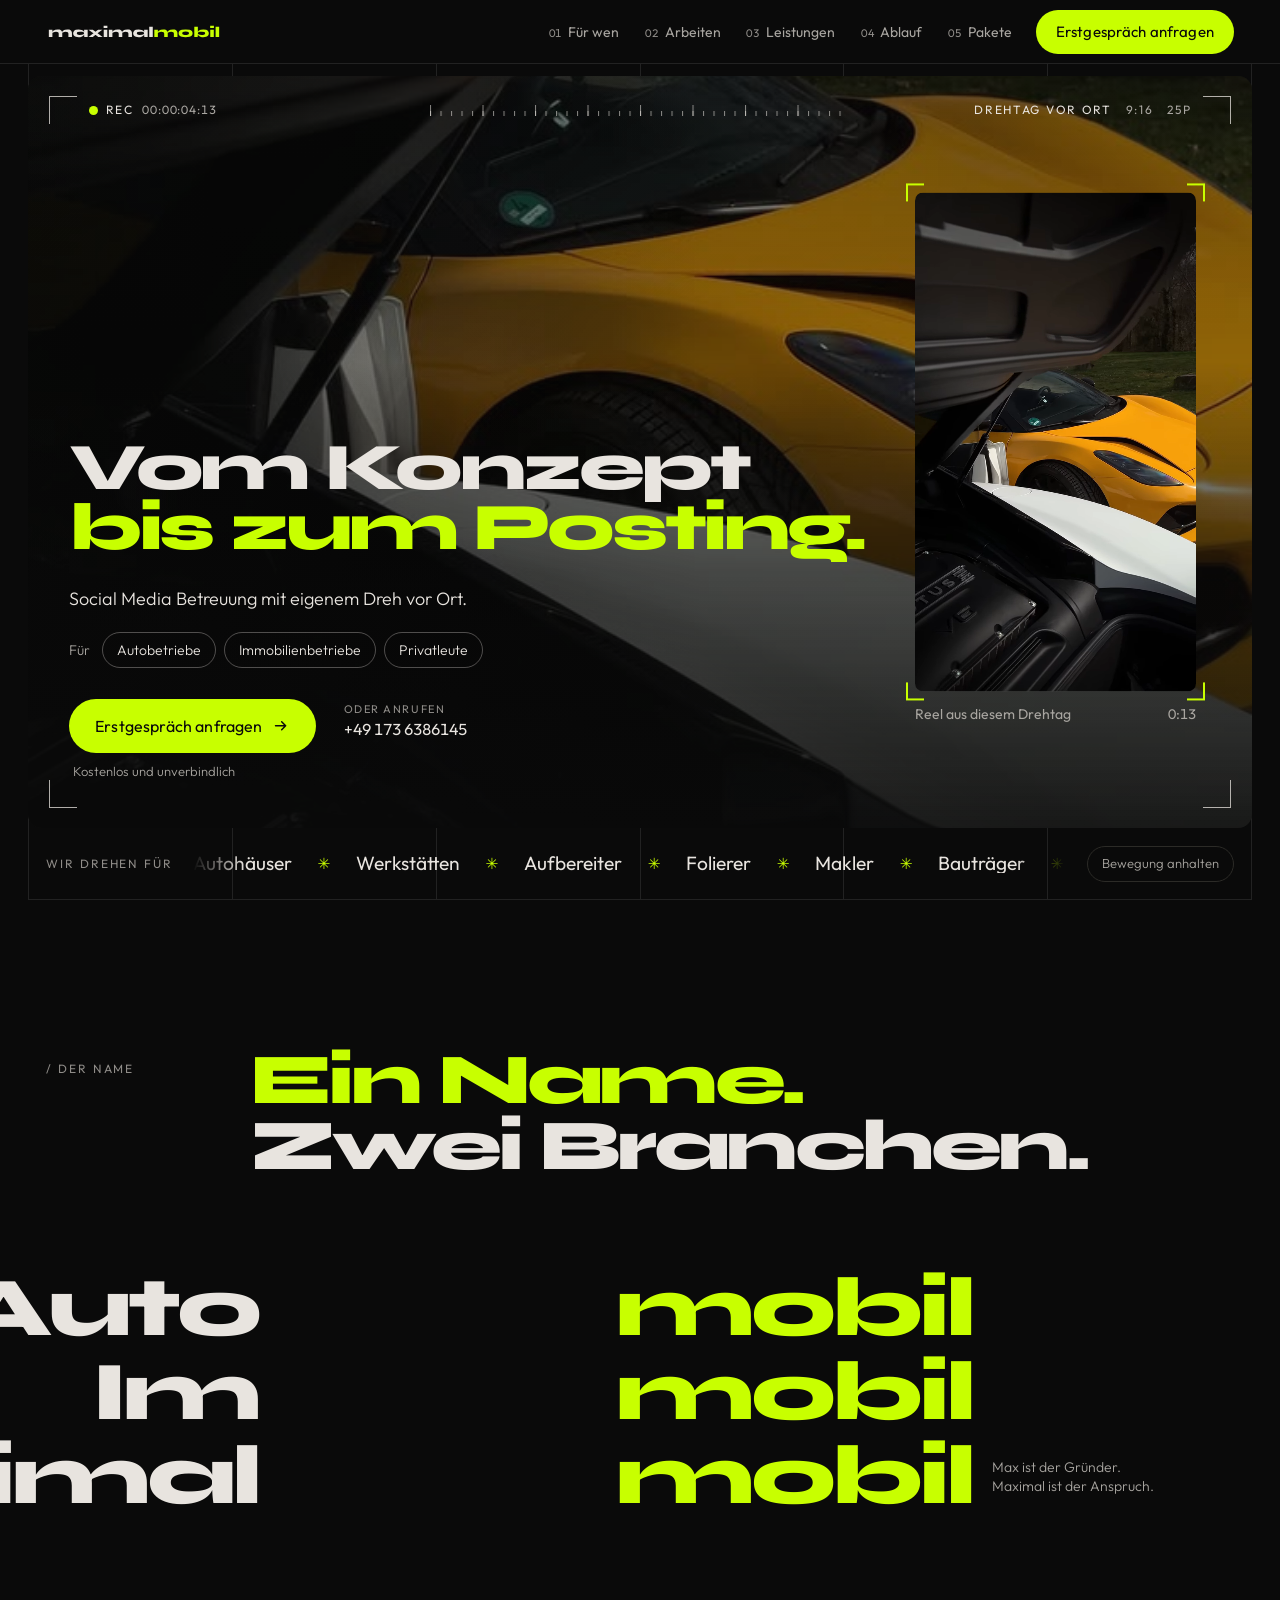
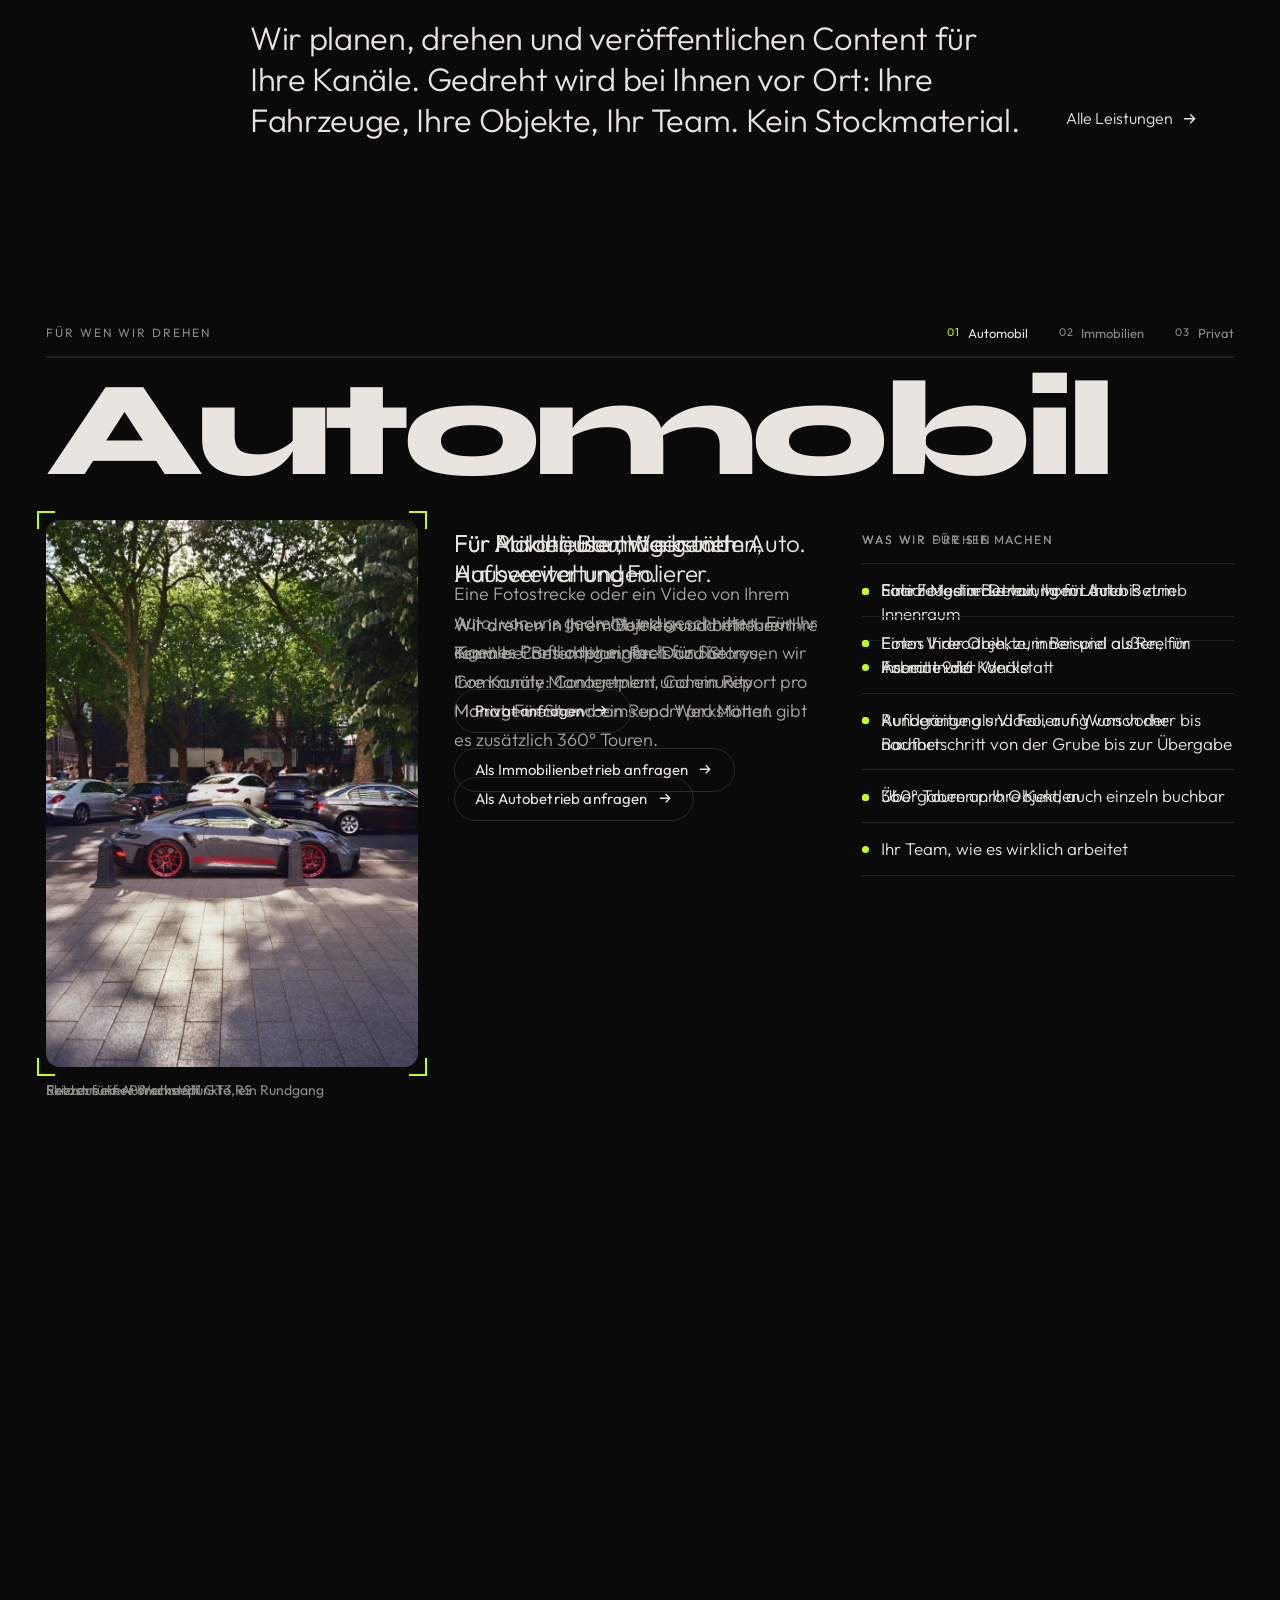
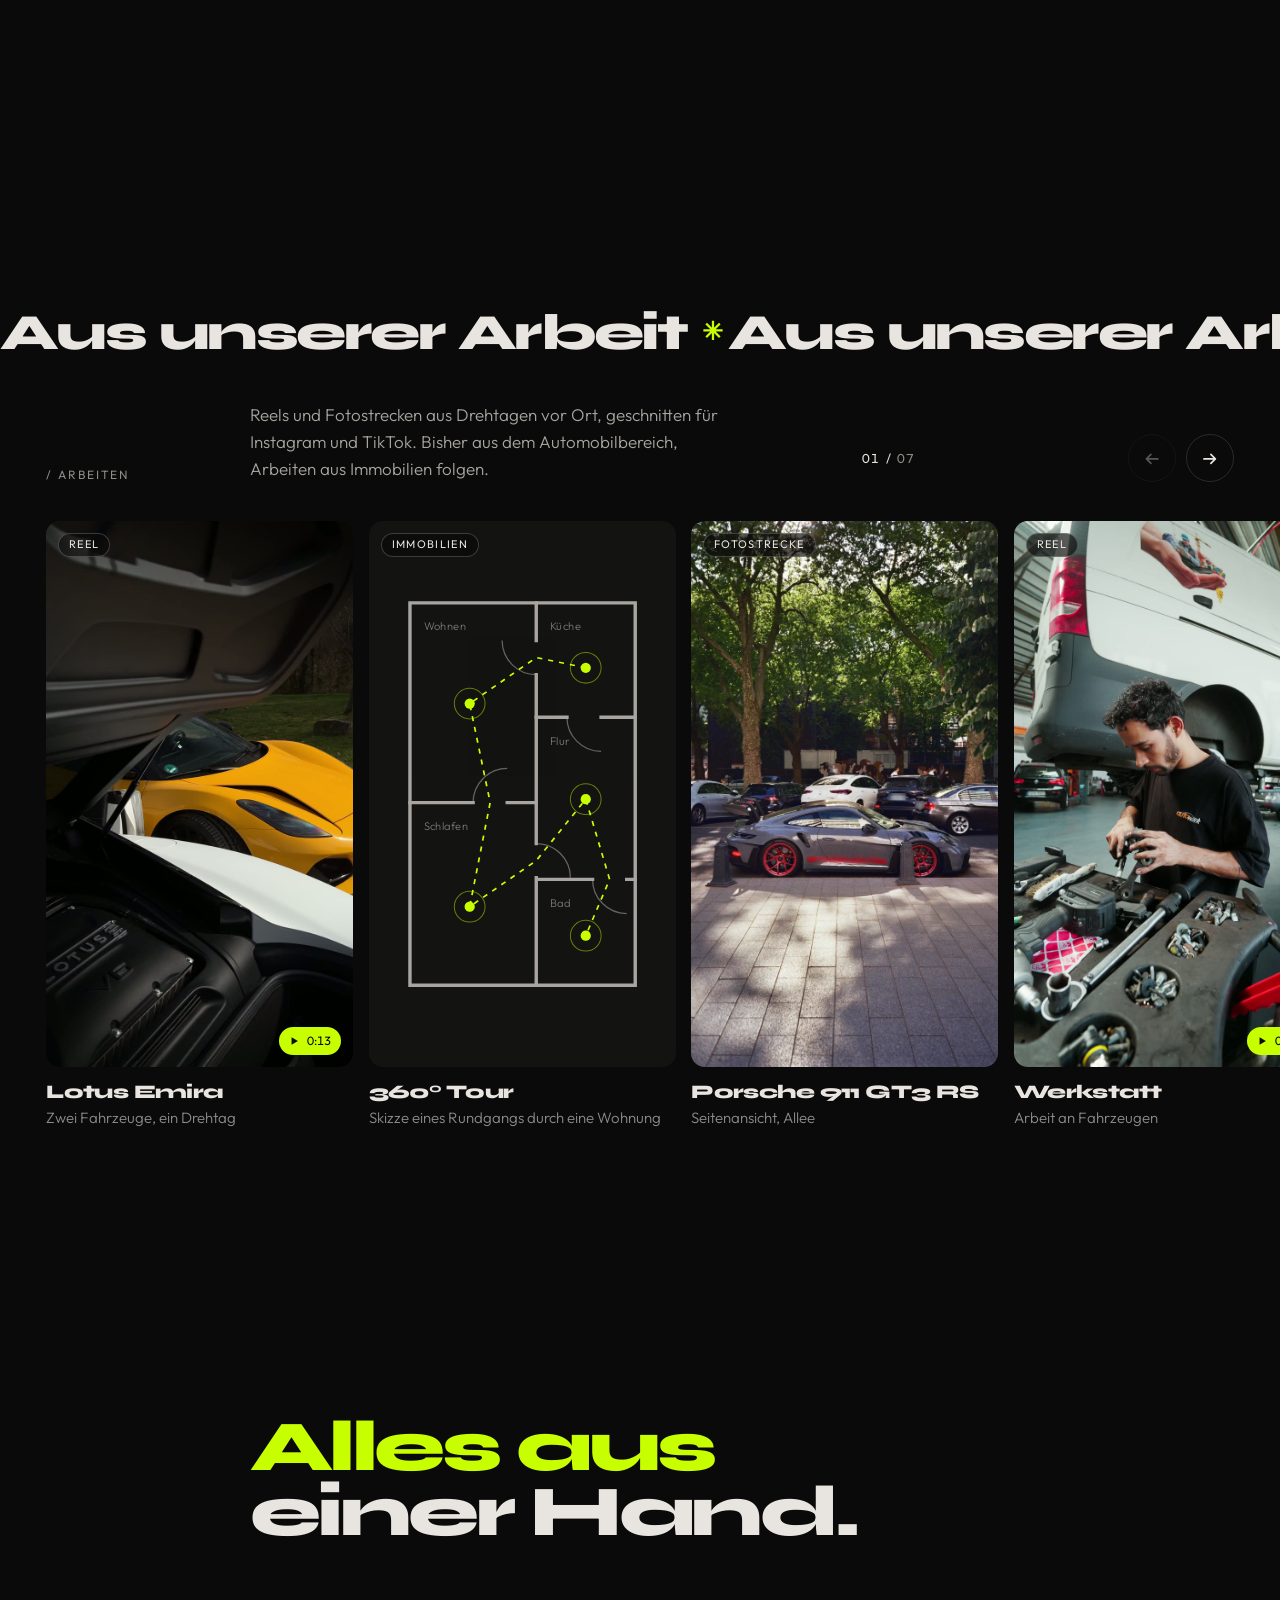
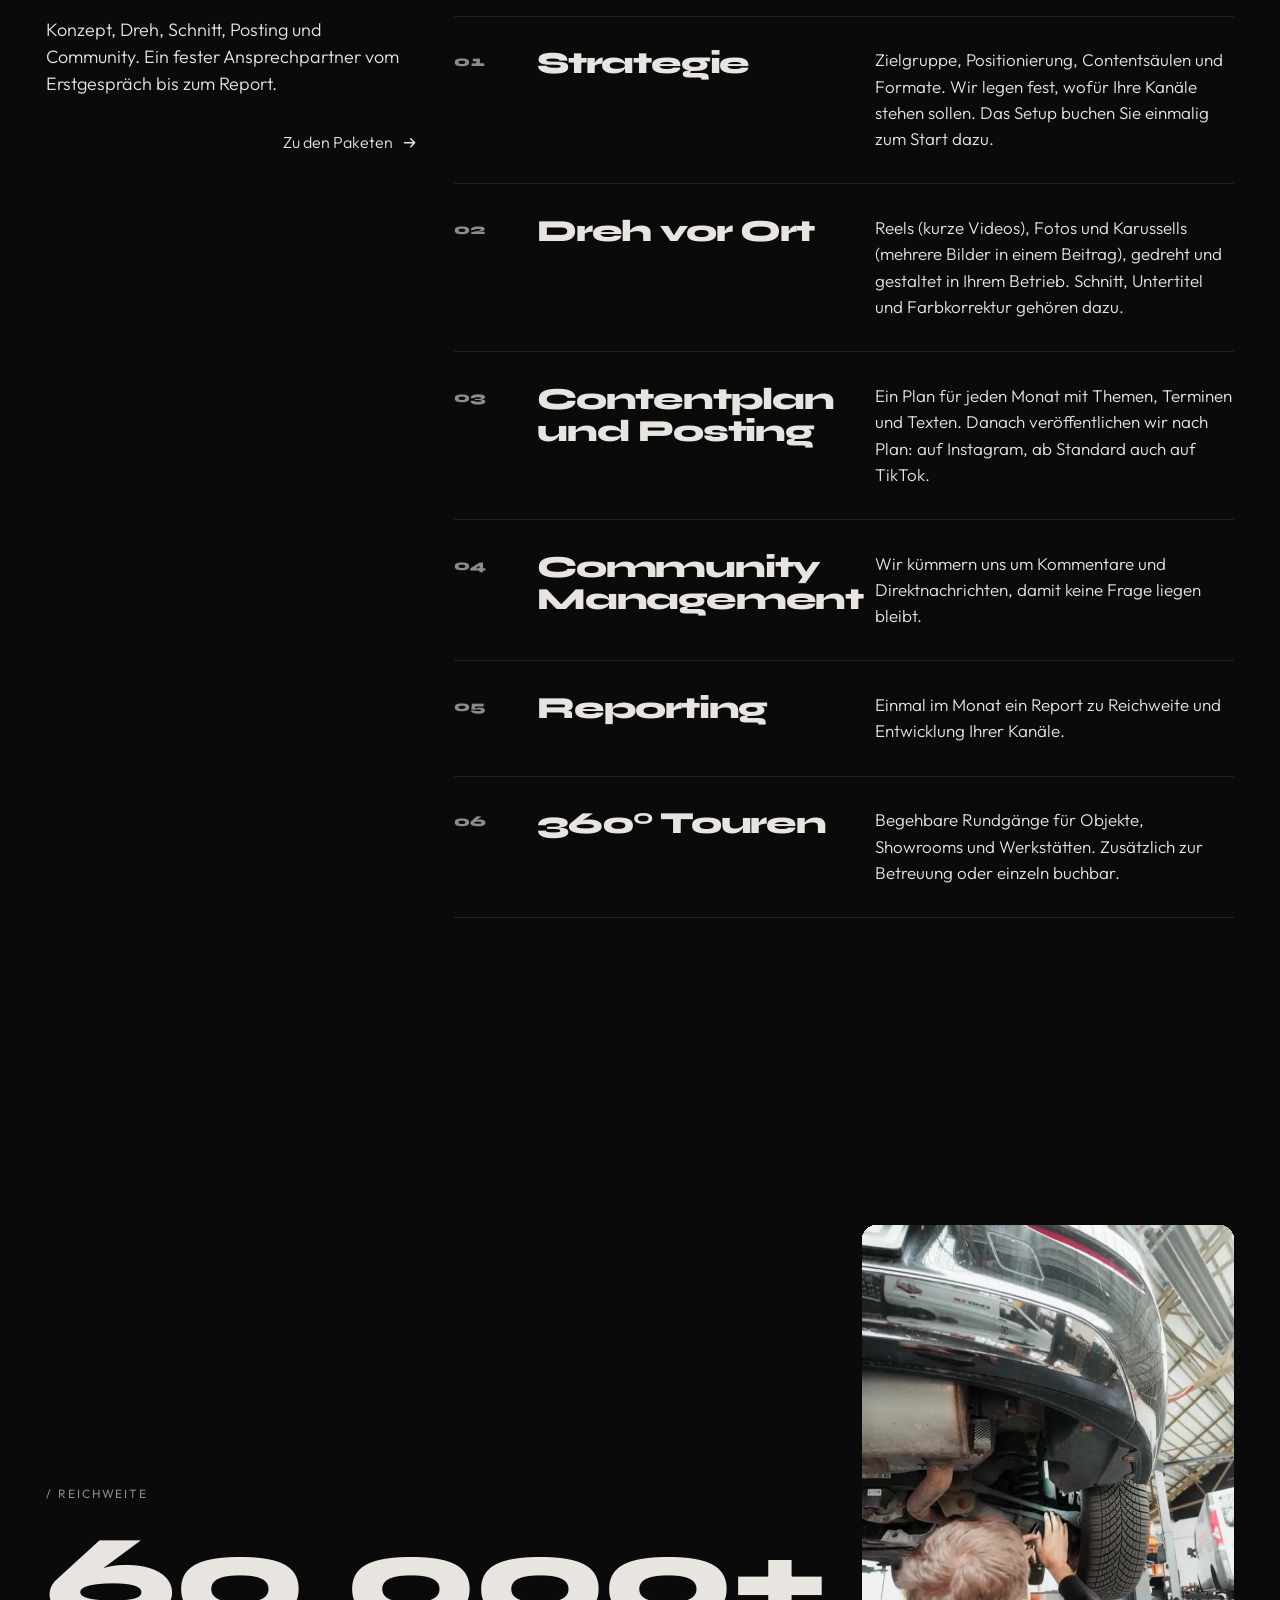
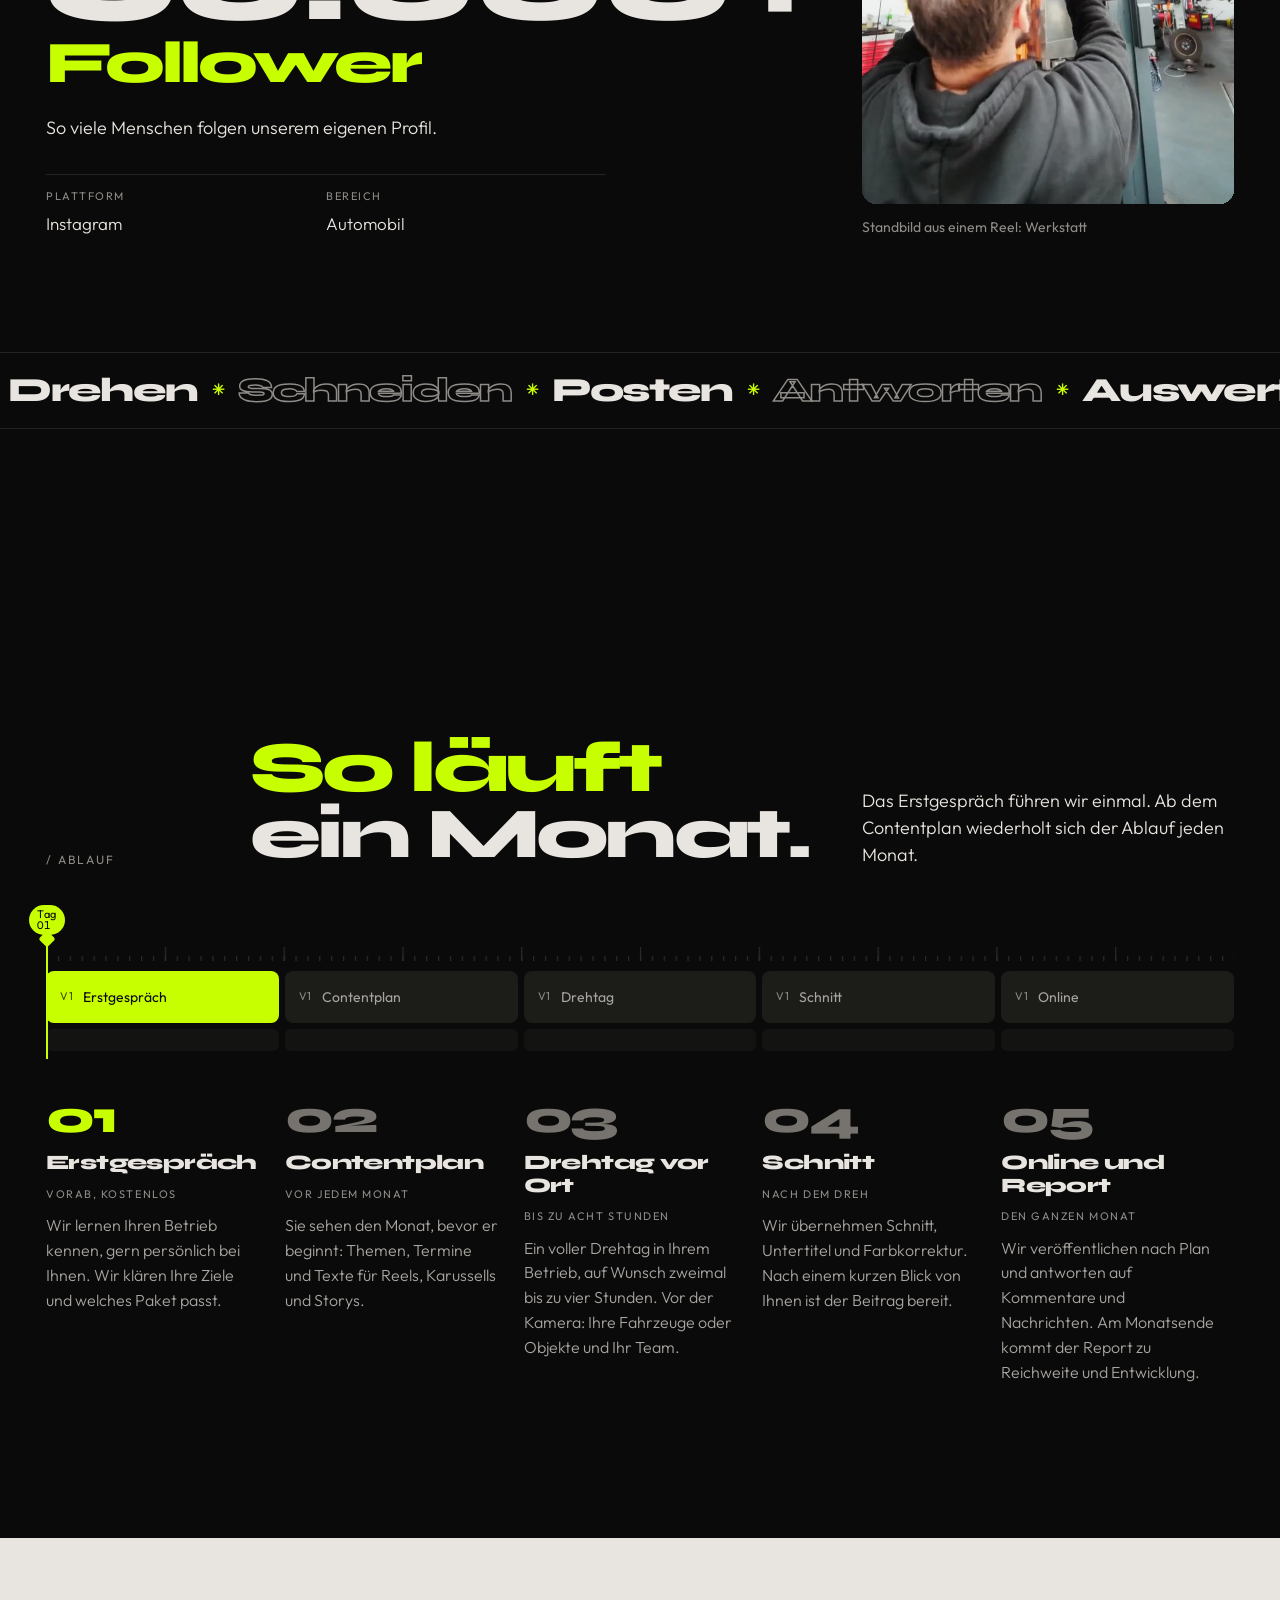
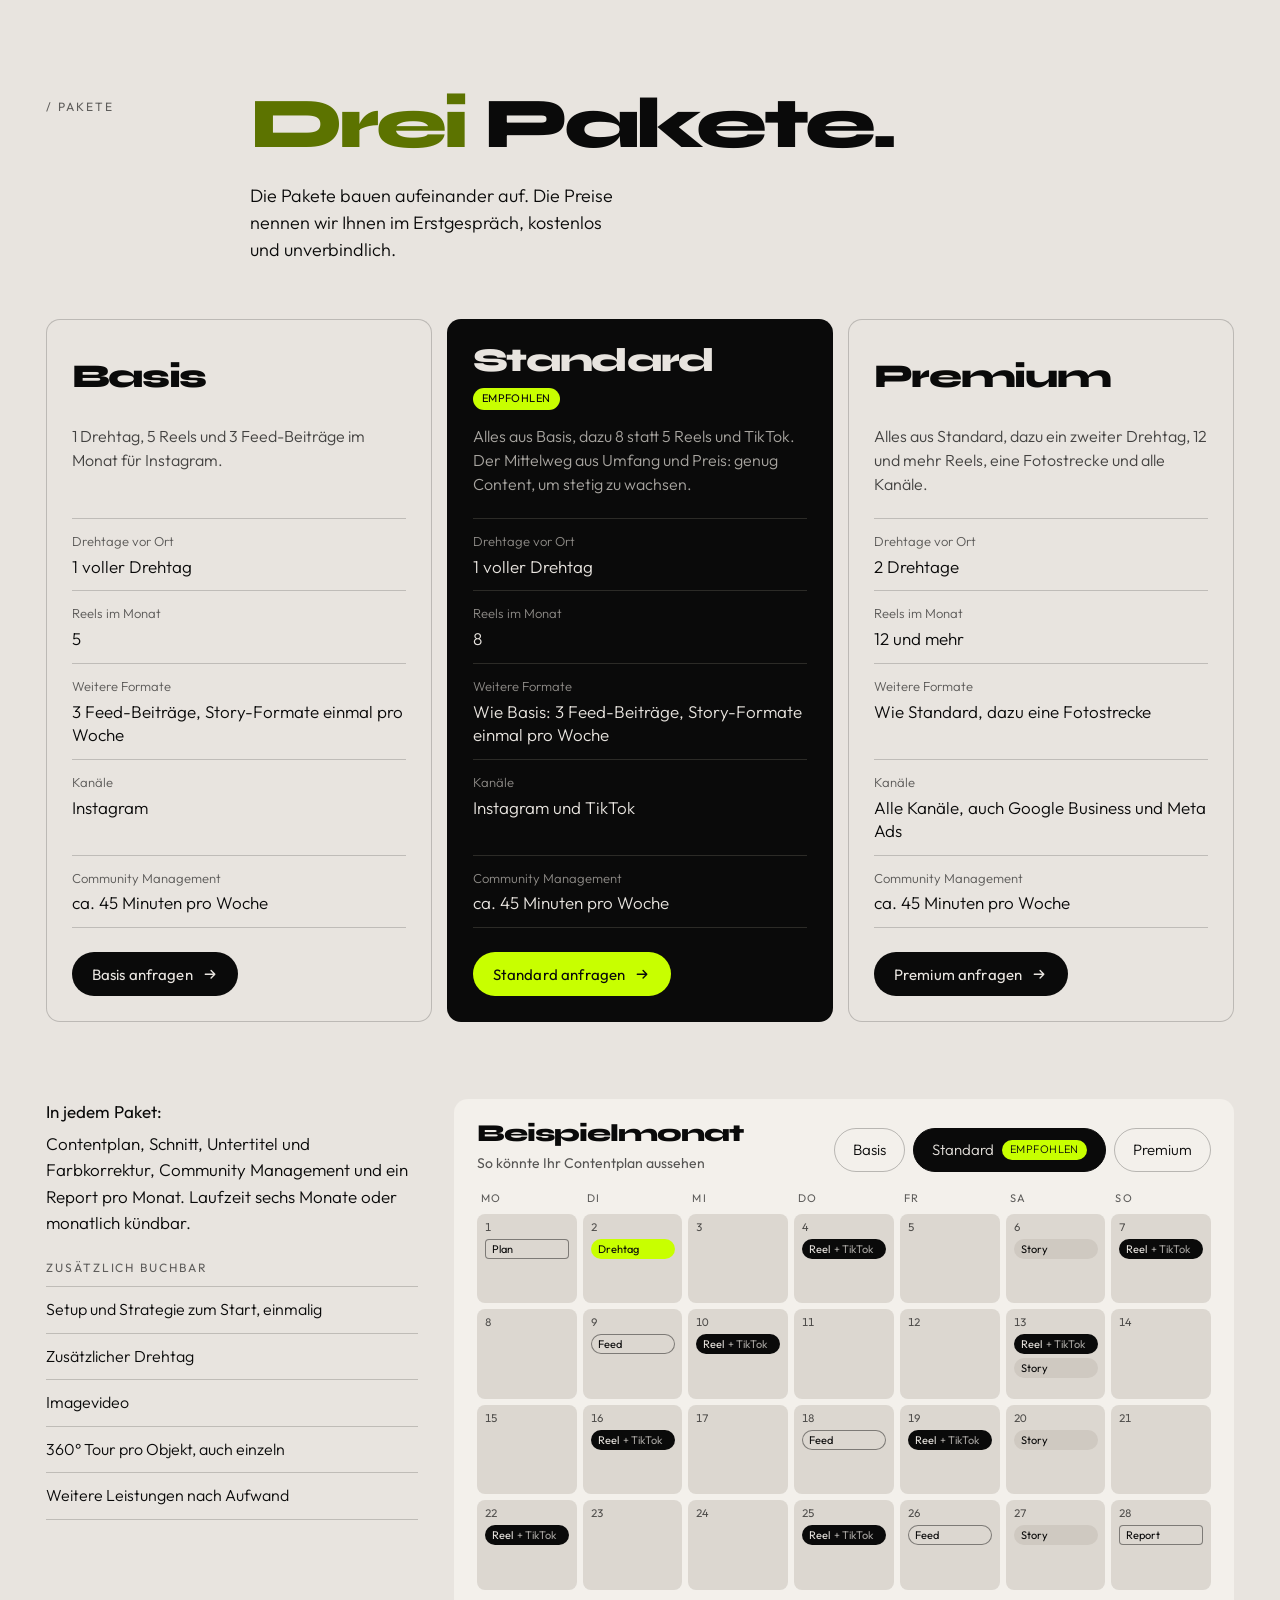
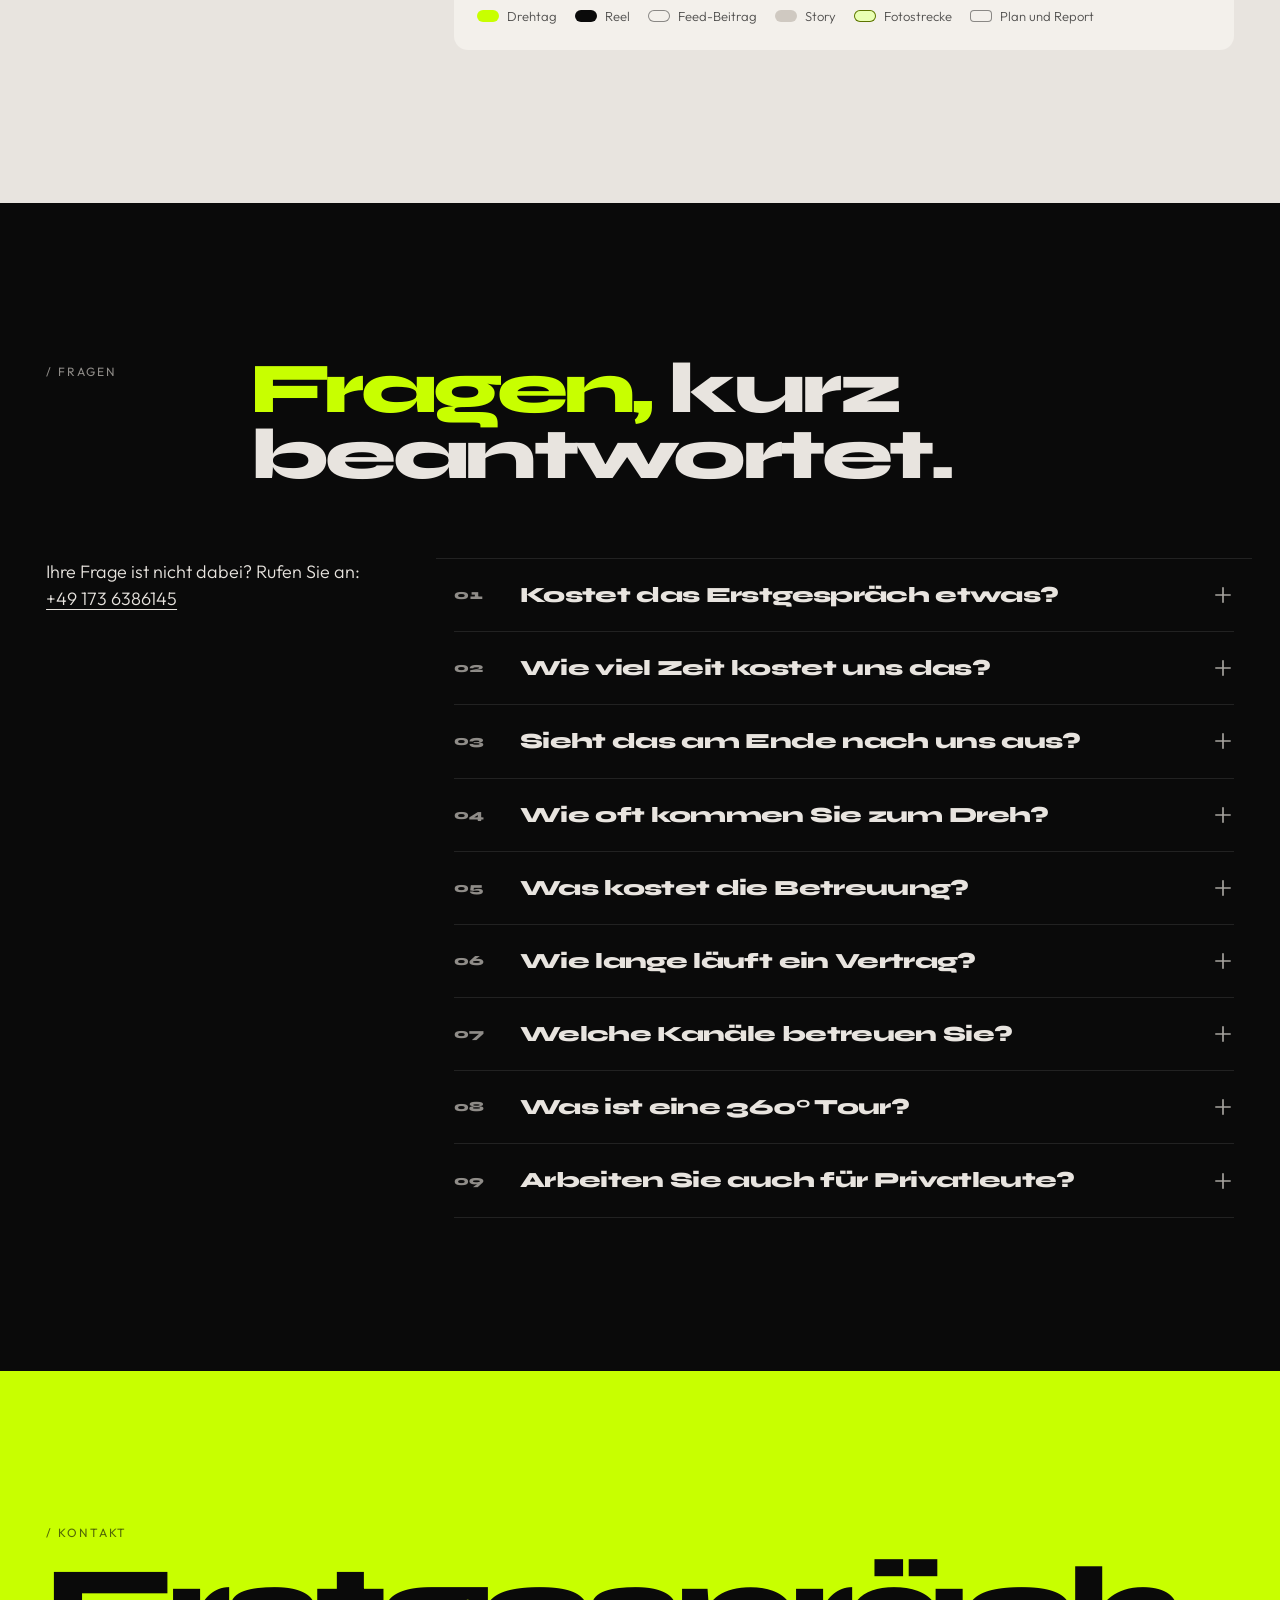
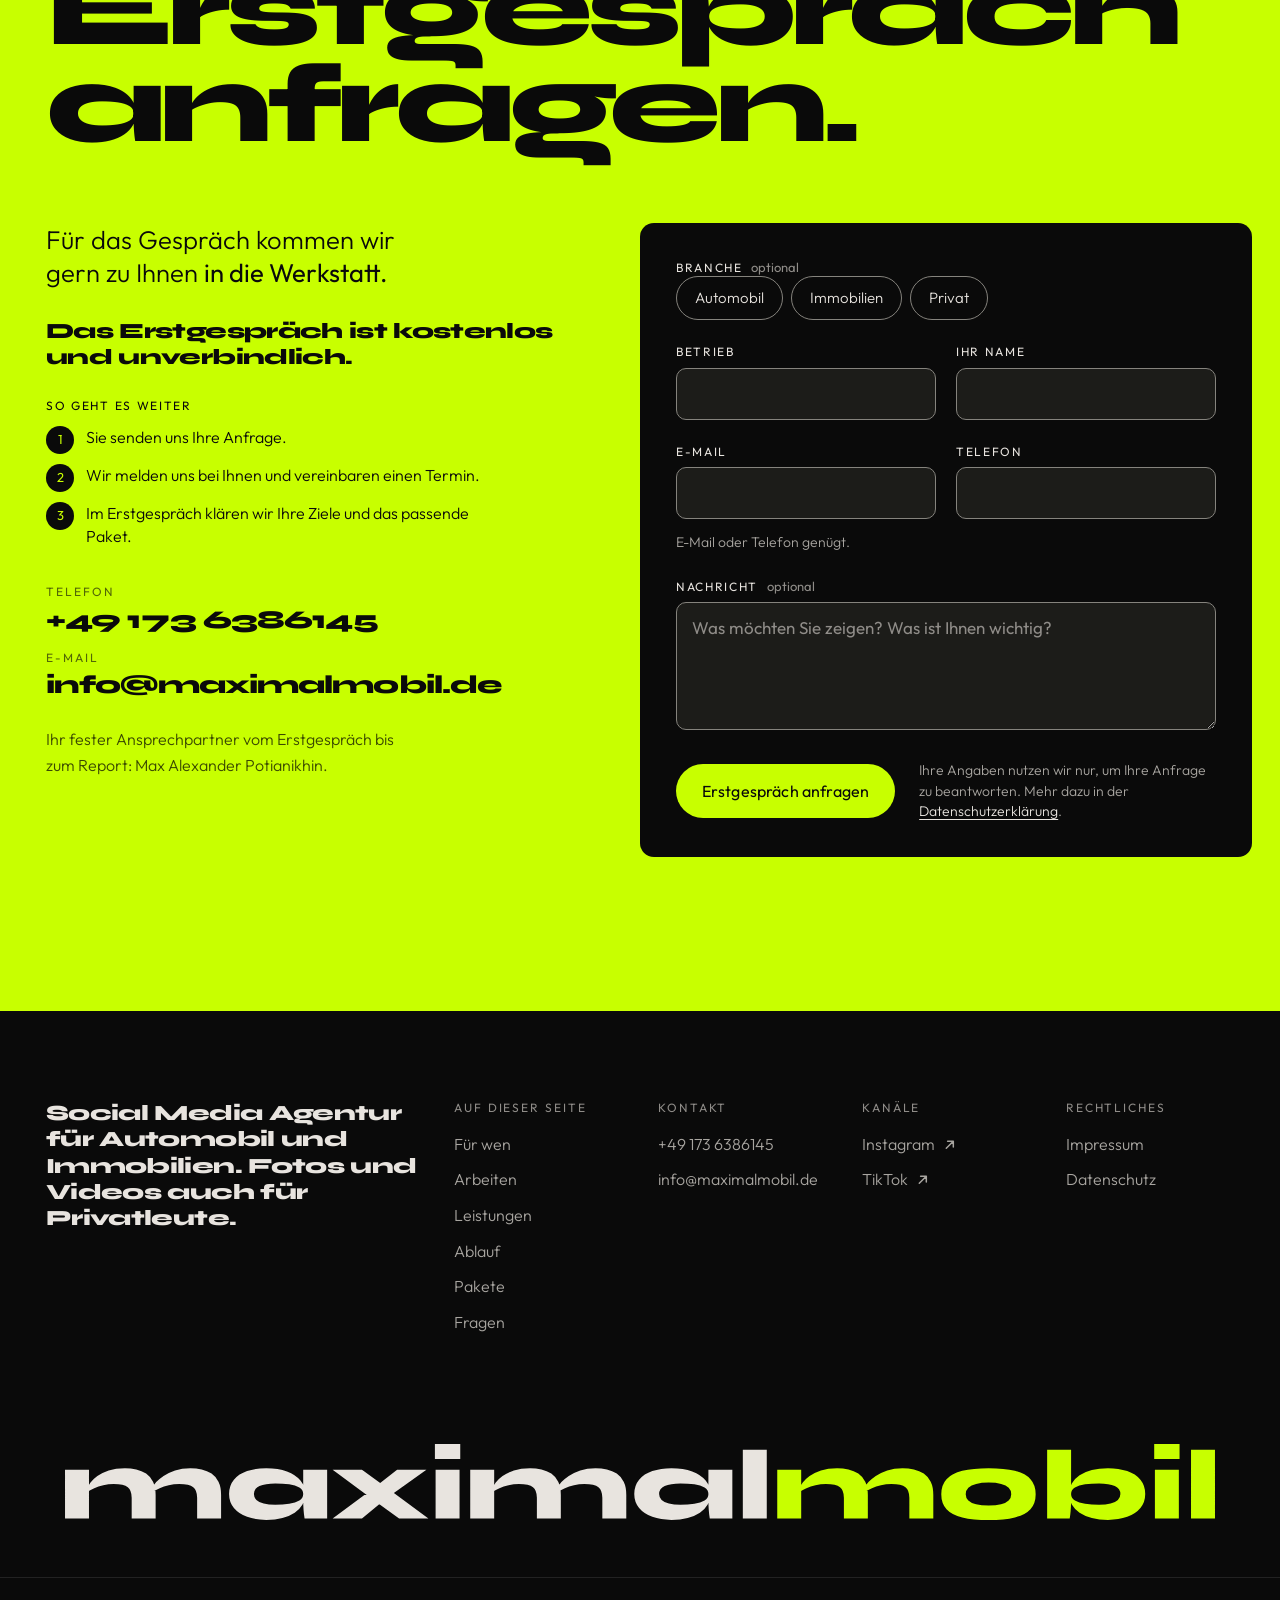
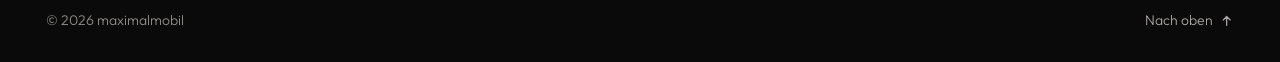
==== commit ac429d90: "v3 als Hauptseite: Redesign aus redesign/ in den Hauptordner übernommen - Neue Startseite „Vom Konze" ====
--- a/index.html
+++ b/index.html
@@ -1,460 +1,737 @@
 <!doctype html>
-<html lang="de" class="no-js">
+<html lang="de">
 <head>
 <meta charset="utf-8">
 <meta name="viewport" content="width=device-width, initial-scale=1">
 <title>maximalmobil – Social Media Agentur für Automobil und Immobilien</title>
-<meta name="description" content="Social Media Betreuung mit eigenem Dreh vor Ort für Autohäuser, Werkstätten, Makler, Bauträger und Hausverwaltungen. Wir drehen. Sie geben frei.">
+<meta name="description" content="Social Media Betreuung mit eigenem Dreh vor Ort für Autohäuser, Werkstätten, Aufbereiter, Folierer, Makler, Bauträger und Hausverwaltungen. Dazu 360° Touren sowie Fotos und Videos vom eigenen Auto für Privatleute.">
 <meta name="theme-color" content="#0a0a0a">
-<meta name="color-scheme" content="dark light">
-<meta property="og:title" content="maximalmobil – Wir drehen. Sie geben frei.">
-<meta property="og:description" content="Social Media Agentur für Automobil und Immobilien. Eigener Dreh vor Ort, Freigabe jedes Beitrags, ein fester Ansprechpartner.">
+<meta name="color-scheme" content="dark">
+<link rel="canonical" href="https://maximalmobil.de/">
 <meta property="og:type" content="website">
+<meta property="og:site_name" content="maximalmobil">
+<meta property="og:locale" content="de_DE">
 <meta property="og:url" content="https://maximalmobil.de/">
+<meta property="og:title" content="maximalmobil – Vom Konzept bis zum Posting">
+<meta property="og:description" content="Social Media Betreuung mit eigenem Dreh vor Ort für Betriebe aus Automobil und Immobilien. Das Erstgespräch ist kostenlos und unverbindlich.">
 <meta property="og:image" content="https://maximalmobil.de/assets/logo/profilbild.png">
+<meta property="og:image:width" content="1080">
+<meta property="og:image:height" content="1080">
+<meta property="og:image:alt" content="Logo von maximalmobil">
+<meta name="twitter:card" content="summary">
 <link rel="icon" href="/favicon.svg" type="image/svg+xml">
 <link rel="apple-touch-icon" href="/assets/logo/profilbild.png">
 <link rel="preload" href="/assets/fonts/syne-800.woff2" as="font" type="font/woff2" crossorigin>
 <link rel="preload" href="/assets/fonts/outfit-300.woff2" as="font" type="font/woff2" crossorigin>
 <link rel="preload" href="/assets/fonts/outfit-400.woff2" as="font" type="font/woff2" crossorigin>
-<link rel="stylesheet" href="/css/style.css?v=2026-10-28b">
-<script src="/js/head.js?v=2026-10-28b"></script>
+<link rel="stylesheet" href="/css/style.css?v=2026-10-28-v3b">
+<script src="/js/head.js?v=2026-10-28-v3b"></script>
 </head>
 <body>
 
 <svg class="sprite" aria-hidden="true" focusable="false">
-  <symbol id="i-arrow" viewBox="0 0 20 20"><path d="M4 10h11.5M11 5.5 15.5 10 11 14.5" fill="none" stroke="currentColor" stroke-width="1.6" stroke-linecap="round" stroke-linejoin="round"/></symbol>
-  <symbol id="i-phone" viewBox="0 0 20 20"><path d="M7.4 3.6 5 3.4a1.3 1.3 0 0 0-1.4 1.4c.4 6 5.3 10.9 11.3 11.3a1.3 1.3 0 0 0 1.4-1.4l-.2-2.4-3.2-1.1-1.6 1.6a9.4 9.4 0 0 1-4.6-4.6l1.6-1.6z" fill="none" stroke="currentColor" stroke-width="1.5" stroke-linejoin="round"/></symbol>
-  <symbol id="i-mail" viewBox="0 0 20 20"><rect x="2.8" y="4.8" width="14.4" height="10.4" rx="1.6" fill="none" stroke="currentColor" stroke-width="1.5"/><path d="m3.6 6.2 6.4 4.9 6.4-4.9" fill="none" stroke="currentColor" stroke-width="1.5" stroke-linecap="round" stroke-linejoin="round"/></symbol>
-  <symbol id="i-steps" viewBox="0 0 20 20"><path d="M3.5 5h2M3.5 10h2M3.5 15h2M8.5 5h8M8.5 10h8M8.5 15h8" fill="none" stroke="currentColor" stroke-width="1.6" stroke-linecap="round"/></symbol>
-  <symbol id="i-lanes" viewBox="0 0 20 20"><rect x="3" y="3.5" width="5.6" height="13" rx="1.6" fill="none" stroke="currentColor" stroke-width="1.5"/><rect x="11.4" y="3.5" width="5.6" height="13" rx="1.6" fill="none" stroke="currentColor" stroke-width="1.5"/></symbol>
-  <symbol id="i-month" viewBox="0 0 20 20"><rect x="3" y="4.6" width="14" height="12" rx="2" fill="none" stroke="currentColor" stroke-width="1.5"/><path d="M3 8.6h14M7 2.8v3.4M13 2.8v3.4" fill="none" stroke="currentColor" stroke-width="1.5" stroke-linecap="round"/></symbol>
-  <symbol id="i-close" viewBox="0 0 20 20"><path d="m5.5 5.5 9 9M14.5 5.5l-9 9" fill="none" stroke="currentColor" stroke-width="1.6" stroke-linecap="round"/></symbol>
-  <symbol id="i-out" viewBox="0 0 20 20"><path d="M6.5 13.5 13.5 6.5M8 6.5h5.5V12" fill="none" stroke="currentColor" stroke-width="1.6" stroke-linecap="round" stroke-linejoin="round"/></symbol>
+  <symbol id="i-arrow" viewBox="0 0 20 20"><path d="M4 10h11.5M11 5.5 15.5 10 11 14.5" fill="none" stroke="currentColor" stroke-width="1.7" stroke-linecap="round" stroke-linejoin="round"/></symbol>
+  <symbol id="i-left" viewBox="0 0 20 20"><path d="M16 10H4.5M9 5.5 4.5 10 9 14.5" fill="none" stroke="currentColor" stroke-width="1.7" stroke-linecap="round" stroke-linejoin="round"/></symbol>
+  <symbol id="i-out" viewBox="0 0 20 20"><path d="M6 14 14 6M7.5 6H14v6.5" fill="none" stroke="currentColor" stroke-width="1.7" stroke-linecap="round" stroke-linejoin="round"/></symbol>
+  <symbol id="i-up" viewBox="0 0 20 20"><path d="M10 16V4.5M5.5 9 10 4.5 14.5 9" fill="none" stroke="currentColor" stroke-width="1.7" stroke-linecap="round" stroke-linejoin="round"/></symbol>
+  <symbol id="i-plus" viewBox="0 0 20 20"><path d="M10 3.5v13M3.5 10h13" fill="none" stroke="currentColor" stroke-width="1.5" stroke-linecap="round"/></symbol>
+  <symbol id="i-close" viewBox="0 0 20 20"><path d="m5.5 5.5 9 9M14.5 5.5l-9 9" fill="none" stroke="currentColor" stroke-width="1.7" stroke-linecap="round"/></symbol>
+  <symbol id="i-play" viewBox="0 0 20 20"><path d="M6.5 4.5v11l9-5.5z" fill="currentColor"/></symbol>
+  <symbol id="i-phone" viewBox="0 0 20 20"><path d="M6.6 3.5 8.4 7 6.8 8.2a8.4 8.4 0 0 0 5 5l1.2-1.6 3.5 1.8-.6 2.6c-.2.6-.8 1-1.5 1C8.1 16.6 3.4 11.9 3 5.6c0-.7.4-1.3 1-1.5z" fill="none" stroke="currentColor" stroke-width="1.6" stroke-linejoin="round"/></symbol>
 </svg>
 
-<div class="bg" aria-hidden="true">
-  <div class="wrap bg-grid"><div class="bg-cols"><span></span><span></span><span></span><span></span><span></span><span></span></div></div>
-  <div class="bg-rule"></div>
-</div>
+<!-- Haarlinien-Raster (CI §7): 6 Spalten, die Linien laufen hinter allem durch -->
+<div class="grid-bg" aria-hidden="true"><div><span></span><span></span><span></span><span></span><span></span><span></span></div></div>
 
 <a class="skip" href="#inhalt">Zum Inhalt springen</a>
 
-<header class="site-head wrap">
-  <a class="brand" href="#top" aria-label="maximalmobil, zum Seitenanfang">
-    <img class="logo-dark" src="/assets/logo/wortmarke.svg" alt="" width="190" height="18"><img class="logo-light" src="/assets/logo/wortmarke-hell.svg" alt="" width="190" height="18">
-  </a>
-  <nav class="head-nav" aria-label="Abschnitte">
-    <a href="#ablauf">Ablauf</a>
-    <a href="#branchen">Branchen</a>
-    <a href="#pakete">Pakete</a>
-  </nav>
-  <button class="theme-toggle" type="button" data-theme-toggle aria-pressed="false" aria-label="Helles Design"><svg class="t-sun" viewBox="0 0 20 20" aria-hidden="true"><circle cx="10" cy="10" r="3.6" fill="none" stroke="currentColor" stroke-width="1.5"/><path d="M10 2.4v1.9M10 15.7v1.9M2.4 10h1.9M15.7 10h1.9M4.6 4.6 6 6M14 14l1.4 1.4M4.6 15.4 6 14M14 6l1.4-1.4" fill="none" stroke="currentColor" stroke-width="1.5" stroke-linecap="round"/></svg><svg class="t-moon" viewBox="0 0 20 20" aria-hidden="true"><path d="M15.8 12.3A6.5 6.5 0 0 1 7.7 4.2a6.5 6.5 0 1 0 8.1 8.1z" fill="none" stroke="currentColor" stroke-width="1.5" stroke-linejoin="round"/></svg></button>
-  <a class="btn btn-primary btn-sm" href="#kontakt"><span class="cta-long">Erstgespräch anfragen</span><span class="cta-short">Anfragen</span></a>
-  <a class="head-call" href="tel:+491736386145"><svg class="i" aria-hidden="true"><use href="#i-phone"/></svg>Anrufen</a>
+<header class="head" data-head>
+  <div class="head-in">
+    <a class="brand" href="#top" aria-label="maximalmobil, zum Seitenanfang"><img src="/assets/logo/wortmarke.svg" alt="" width="190" height="18"></a>
+    <nav class="nav" id="nav" aria-label="Abschnitte" data-nav>
+      <a href="#branchen"><span class="nav-n">01</span>Für wen</a>
+      <a href="#arbeiten"><span class="nav-n">02</span>Arbeiten</a>
+      <a href="#leistungen"><span class="nav-n">03</span>Leistungen</a>
+      <a href="#ablauf"><span class="nav-n">04</span>Ablauf</a>
+      <a href="#pakete"><span class="nav-n">05</span>Pakete</a>
+      <a class="nav-more" href="#fragen"><span class="nav-n">06</span>Fragen</a>
+      <a class="nav-tel" href="tel:+491736386145">+49 173 6386145</a>
+    </nav>
+    <a class="btn btn-lime head-cta" href="#kontakt" aria-label="Erstgespräch anfragen"><span class="cta-l">Erstgespräch anfragen</span><span class="cta-s" aria-hidden="true">Anfragen</span></a>
+    <button class="menu-btn" type="button" aria-expanded="false" aria-controls="nav" data-menu><span class="menu-open">Menü</span><span class="menu-close">Schließen</span></button>
+  </div>
 </header>
 
-<!-- Telefon (App-Ansicht): Leiste unten; steht im Code hier, damit Tastatur und Screenreader sie gleich nach dem Kopf erreichen -->
-<nav class="tabbar" aria-label="Bereiche" data-tabbar>
-  <a href="#ablauf" data-tab-link="ablauf" aria-current="true"><svg class="i" aria-hidden="true"><use href="#i-steps"/></svg><span>Ablauf</span></a>
-  <a href="#branchen" data-tab-link="branchen"><svg class="i" aria-hidden="true"><use href="#i-lanes"/></svg><span>Branchen</span></a>
-  <a href="#pakete" data-tab-link="pakete"><svg class="i" aria-hidden="true"><use href="#i-month"/></svg><span>Pakete</span></a>
-  <a href="#kontakt" data-tab-link="anfrage" class="tab-cta"><span>Anfragen</span><svg class="i" aria-hidden="true"><use href="#i-arrow"/></svg></a>
-</nav>
-
 <main id="inhalt">
 
-  <!-- ============ Erster Viewport ============ -->
+  <!-- ============ Erster Bildschirm: der Sucher am Drehtag ============ -->
   <section class="hero" id="top" aria-labelledby="hero-title">
-    <div class="wrap hero-grid">
+    <div class="hero-card" data-hero>
+      <picture class="hero-bg">
+        <source media="(max-width: 760px)" srcset="/assets/videos/auto-lotus.jpg">
+        <img src="/assets/fotos/auto/lotus-paar-board-w1600.webp" srcset="/assets/fotos/auto/lotus-paar-board-w1600.webp 1600w, /assets/fotos/auto/lotus-paar-board-w2400.webp 2400w" sizes="100vw" width="1600" height="1066" alt="Zwei Lotus Emira, gelb und weiß, an einem Drehtag unter Bäumen" fetchpriority="high">
+      </picture>
+      <div class="hero-scrim" aria-hidden="true"></div>
+
+      <div class="vf" aria-hidden="true">
+        <span class="vf-c vf-tl"></span><span class="vf-c vf-tr"></span><span class="vf-c vf-bl"></span><span class="vf-c vf-br"></span>
+        <p class="vf-rec"><span class="vf-dot"></span>REC <span class="vf-tc" data-timecode>00:00:00:00</span></p>
+        <svg class="vf-ruler" viewBox="0 0 400 14" preserveAspectRatio="none"><defs><pattern id="ticks" width="10" height="14" patternUnits="userSpaceOnUse"><path d="M.5 14V9" stroke="currentColor"/></pattern><pattern id="ticks-l" width="50" height="14" patternUnits="userSpaceOnUse"><path d="M.5 14V3" stroke="currentColor"/></pattern></defs><rect width="400" height="14" fill="url(#ticks)"/><rect width="400" height="14" fill="url(#ticks-l)"/></svg>
+        <p class="vf-meta"><span class="vf-where">Drehtag vor Ort</span> <span>9:16</span> <span>25p</span></p>
+      </div>
+
+      <figure class="hero-reel" data-reel>
+        <div class="reel-frame">
+          <span class="rf rf-tl"></span><span class="rf rf-tr"></span><span class="rf rf-bl"></span><span class="rf rf-br"></span>
+          <video class="reel-video" muted playsinline loop preload="none" poster="/assets/videos/auto-lotus.jpg" width="720" height="1280" data-autoplay aria-label="Reel aus unserer Arbeit: Lotus Emira, im Format 9:16">
+            <source src="/assets/videos/auto-lotus.webm" type="video/webm">
+            <source src="/assets/videos/auto-lotus.mp4" type="video/mp4">
+          </video>
+        </div>
+        <figcaption class="reel-cap"><span>Reel aus diesem Drehtag</span><span class="reel-len">0:13</span></figcaption>
+      </figure>
+
       <div class="hero-copy">
-        <h1 class="display" id="hero-title">
-          <span class="row"><span>Wir drehen.</span></span>
-          <span class="row accent"><span>Sie geben frei.</span></span>
-        </h1>
-        <p class="lead">Social Media Betreuung mit eigenem Dreh vor Ort. Für Betriebe aus Automobil und Immobilien.</p>
-
-        <div class="spurwahl" role="group" aria-labelledby="spurwahl-label">
-          <span class="field-label" id="spurwahl-label">Ihre Branche</span>
-          <div class="spur-buttons">
-            <span class="spur-thumb" aria-hidden="true"></span>
-            <button type="button" class="spur" data-branche="auto" aria-pressed="false"><span class="spur-led" aria-hidden="true"></span>Automobil</button>
-            <button type="button" class="spur" data-branche="immo" aria-pressed="false"><span class="spur-led" aria-hidden="true"></span>Immobilien</button>
-          </div>
-        </div>
-
-        <div class="hero-actions">
-          <a class="btn btn-primary" href="#kontakt">Erstgespräch anfragen <svg class="i" aria-hidden="true"><use href="#i-arrow"/></svg></a>
-          <a class="tel-link" href="tel:+491736386145"><svg class="i" aria-hidden="true"><use href="#i-phone"/></svg>+49 173 6386145</a>
-        </div>
-      </div>
-
-      <figure class="monitor monitor-hero s1" aria-label="Reels aus unseren Drehs im Format 9:16" data-player="hero">
-        <div class="mon-screen">
-          <div class="m-media" aria-hidden="true">
-            <video class="m-video" muted playsinline preload="none">
-              <source src="/assets/videos/auto-lotus.webm" type="video/webm">
-              <source src="/assets/videos/auto-lotus.mp4" type="video/mp4">
-            </video>
-          </div>
-          <div class="m-slate" aria-hidden="true">
-            <div class="slate-sticks"><span class="stick stick-top"></span><span class="stick"></span></div>
-            <dl class="slate-body">
-              <div class="slate-cell slate-wide"><dt>Produktion</dt><dd>maximalmobil</dd></div>
-              <div class="slate-cell slate-wide"><dt>Szene</dt><dd data-auto="Autohaus · Werkstatt" data-immo="Objekt · Baustelle">Ihr Betrieb</dd></div>
-              <div class="slate-cell"><dt>Take</dt><dd data-take>1</dd></div>
-              <div class="slate-cell"><dt>Format</dt><dd>9:16</dd></div>
-              <div class="slate-cell slate-wide"><dt>Ort</dt><dd>bei Ihnen vor Ort</dd></div>
-            </dl>
-          </div>
-          <span class="m-corners" aria-hidden="true"></span>
-        </div>
-        <figcaption class="mon-caption">
-          <span class="rec-tc" aria-hidden="true"><span class="rec-dot"></span>REC <span class="tc" data-tc="live">00:00:00:00</span></span>
-          <span class="mon-wait" role="status" data-wait></span>
-          <button class="mon-pause" type="button" data-video-pause hidden>Pause<span class="sr-only"> (Videos)</span></button>
-        </figcaption>
-      </figure>
+        <h1 class="display" id="hero-title"><span class="ln"><span>Vom Konzept</span></span> <span class="ln ln-lime"><span>bis zum Posting.</span></span></h1>
+        <p class="hero-sub">Social Media Betreuung mit eigenem Dreh vor Ort.</p>
+        <p class="hero-for"><span>Für</span><a href="#br-auto" data-jump="0">Autobetriebe</a><a href="#br-immo" data-jump="1">Immobilienbetriebe</a><a href="#br-privat" data-jump="2">Privatleute</a></p>
+        <div class="hero-act">
+          <div class="cta-stack">
+            <a class="btn btn-lime btn-lg" href="#kontakt">Erstgespräch anfragen<svg class="i" aria-hidden="true"><use href="#i-arrow"/></svg></a>
+            <span class="cta-note">Kostenlos und unverbindlich</span>
+          </div>
+          <a class="hero-tel" href="tel:+491736386145"><span>oder anrufen</span>+49 173 6386145</a>
+        </div>
+      </div>
+    </div>
+
+    <div class="band">
+      <p class="band-label">Wir drehen für</p>
+      <div class="marquee" data-marquee>
+        <ul class="marquee-row">
+          <li>Autohäuser</li><li>Werkstätten</li><li>Aufbereiter</li><li>Folierer</li><li>Makler</li><li>Bauträger</li><li>Hausverwaltungen</li><li>Privatleute mit eigenem Auto</li>
+        </ul>
+        <ul class="marquee-row" aria-hidden="true">
+          <li>Autohäuser</li><li>Werkstätten</li><li>Aufbereiter</li><li>Folierer</li><li>Makler</li><li>Bauträger</li><li>Hausverwaltungen</li><li>Privatleute mit eigenem Auto</li>
+        </ul>
+      </div>
+      <button class="still-btn" type="button" aria-pressed="false" data-still>Bewegung anhalten</button>
+    </div>
+  </section>
+
+  <!-- ============ Der Name: „mobil“ steckt in beiden Branchen ============ -->
+  <section class="sec name" id="idee" aria-labelledby="name-title">
+    <div class="wrap cols sec-head">
+      <p class="label c-1" data-reveal>/ Der Name</p>
+      <h2 class="h2 c-2-6" id="name-title" data-reveal><span class="ac">Ein Name.</span> Zwei Branchen.</h2>
     </div>
 
     <div class="wrap">
-      <nav class="timeline" aria-label="Ablauf als Zeitleiste" data-timeline>
-        <div class="tl-ruler" aria-hidden="true">
-          <span style="--at:0">00:00</span><span style="--at:.1667">00:05</span><span style="--at:.3333">00:10</span><span style="--at:.5">00:15</span><span style="--at:.6667">00:20</span><span style="--at:.8333">00:25</span><span style="--at:1">00:30</span>
-        </div>
-        <span class="tl-head tl-head-v" aria-hidden="true">Bild</span>
-        <ol class="tl-lane tl-clips">
-          <li><a class="clip" href="#schritt-1" data-clip="1"><span class="clip-no">01</span><span class="clip-name">Erstgespräch</span></a></li>
-          <li><a class="clip" href="#schritt-2" data-clip="2"><span class="clip-no">02</span><span class="clip-name">Contentplan</span></a></li>
-          <li><a class="clip" href="#schritt-3" data-clip="3"><span class="clip-no">03</span><span class="clip-name">Drehtag</span></a></li>
-          <li><a class="clip clip-freigabe" href="#schritt-4" data-clip="4"><span class="clip-no">04</span><span class="clip-name">Freigabe</span></a></li>
-          <li><a class="clip" href="#schritt-5" data-clip="5"><span class="clip-no">05</span><span class="clip-name">Online</span></a></li>
+      <div class="stack" data-stack>
+        <p class="stack-row"><span class="pre"><span class="pre-w" data-slide="-1">Auto</span></span><span class="mob">mobil</span><span class="suf"></span></p>
+        <p class="stack-row"><span class="pre"><span class="pre-w" data-slide="-1">Im</span></span><span class="mob">mobil</span><span class="suf"><span class="suf-w" data-slide="1">ien</span></span></p>
+        <p class="stack-row"><span class="pre"><span class="pre-w" data-slide="-1">maximal</span></span><span class="mob">mobil</span><span class="suf"><span class="cap">Max ist der Gründer. Maximal ist der Anspruch.</span></span></p>
+      </div>
+      <p class="stack-key">Max ist der Gründer. Maximal ist der Anspruch.</p>
+    </div>
+
+    <div class="wrap cols name-foot">
+      <p class="statement c-2-5" data-reveal>Wir planen, drehen und veröffentlichen Content für Ihre Kanäle. Gedreht wird bei Ihnen vor Ort: Ihre Fahrzeuge, Ihre Objekte, Ihr Team. Kein Stockmaterial.</p>
+      <a class="link-arrow c-6" href="#leistungen" data-reveal>Alle Leistungen<svg class="i" aria-hidden="true"><use href="#i-arrow"/></svg></a>
+    </div>
+  </section>
+
+  <!-- ============ Für wen: drei Branchen, auf dem Desktop angepinnt ============ -->
+  <section class="br" id="branchen" aria-labelledby="branchen-title" data-pin>
+    <div class="br-stage" data-pin-stage>
+      <div class="wrap br-top">
+        <h2 class="br-h2" id="branchen-title">Für wen wir drehen</h2>
+        <ol class="br-ruler" aria-hidden="true">
+          <li data-pin-mark><span>01</span>Automobil</li>
+          <li data-pin-mark><span>02</span>Immobilien</li>
+          <li data-pin-mark><span>03</span>Privat</li>
         </ol>
-        <span class="tl-head tl-head-t" aria-hidden="true">Untertitel</span>
-        <ol class="tl-lane tl-subs" aria-hidden="true">
-          <li>Wir lernen Ihren Betrieb kennen.</li>
-          <li>Sie sehen den Monat vorher.</li>
-          <li>Wir drehen bei Ihnen.</li>
-          <li>Sie geben frei.</li>
-          <li>Wir veröffentlichen.</li>
-        </ol>
-        <div class="tl-overlay" aria-hidden="true">
-          <span class="tl-marker" style="--at:.6"><span>Freigabe</span></span>
-          <span class="tl-playhead"></span>
-        </div>
-      </nav>
-    </div>
-  </section>
-
-  <!-- ============ Ablauf: fünf Clips ============ -->
-  <section class="ablauf is-current" id="ablauf" data-tab="ablauf" aria-labelledby="ablauf-title">
-    <div class="wrap section-head">
-      <h2 class="h2" id="ablauf-title"><span>Fünf Schritte.</span> <span class="accent">Ein Ansprech&shy;partner.</span></h2>
-      <p class="section-lead">Vom Erstgespräch bis zum Report. Ab Schritt 2 wiederholt sich der Ablauf jeden Monat.</p>
-    </div>
-
-    <div class="wrap ablauf-grid">
-      <div class="ablauf-stage">
-        <figure class="monitor monitor-steps s1 s2 s3 s4 s5" data-monitor data-player="steps" aria-label="Ein Reel entsteht">
-          <div class="mon-screen">
-            <div class="m-material" aria-hidden="true">
-              <div class="m-media" aria-hidden="true">
-                <video class="m-video" muted playsinline preload="none">
-                  <source src="/assets/videos/auto-rx7-japan.webm" type="video/webm">
-                  <source src="/assets/videos/auto-rx7-japan.mp4" type="video/mp4">
+        <span class="br-progress" aria-hidden="true"><span data-pin-bar></span></span>
+      </div>
+
+      <div class="br-panels">
+        <article class="br-panel" data-pin-panel aria-labelledby="br-auto">
+          <div class="wrap cols">
+            <h3 class="br-title c-1-6" id="br-auto"><span>Automobil</span></h3>
+            <figure class="br-media c-1-2">
+              <div class="br-frame">
+                <span class="rf rf-tl"></span><span class="rf rf-tr"></span><span class="rf rf-bl"></span><span class="rf rf-br"></span>
+                <video muted playsinline loop preload="none" poster="/assets/videos/auto-zusammenschnitt.jpg" width="540" height="960" data-panel-video aria-label="Reel aus einer Werkstatt, im Format 9:16">
+                  <source src="/assets/videos/auto-zusammenschnitt-s.webm" type="video/webm">
+                  <source src="/assets/videos/auto-zusammenschnitt-s.mp4" type="video/mp4">
                 </video>
               </div>
-              <span class="m-rec"><span class="rec-dot"></span>REC</span>
-              <p class="m-wait" data-wait></p>
+              <figcaption>Reel aus einer Werkstatt</figcaption>
+            </figure>
+            <div class="br-text c-3-4">
+              <p class="br-lead">Für Autohäuser, Werkstätten, Aufbereiter und Folierer.</p>
+              <p>Wir drehen in Ihrem Betrieb und betreuen Ihre Kanäle: Contentplan, Reels und Storys, Community Management und ein Report pro Monat. Für Showrooms und Werkstätten gibt es zusätzlich 360° Touren.</p>
+              <a class="btn btn-line" href="#kontakt" data-ask-branche="auto">Als Autobetrieb anfragen<svg class="i" aria-hidden="true"><use href="#i-arrow"/></svg></a>
             </div>
-            <div class="m-slate" aria-hidden="true">
-              <div class="slate-sticks"><span class="stick stick-top"></span><span class="stick"></span></div>
-              <dl class="slate-body">
-                <div class="slate-cell slate-wide"><dt>Produktion</dt><dd>maximalmobil</dd></div>
-                <div class="slate-cell slate-wide"><dt>Szene</dt><dd data-auto="Autohaus · Werkstatt" data-immo="Objekt · Baustelle">Ihr Betrieb</dd></div>
-                <div class="slate-cell"><dt>Take</dt><dd data-take>1</dd></div>
-                <div class="slate-cell"><dt>Format</dt><dd>9:16</dd></div>
-              </dl>
-            </div>
-            <span class="m-corners" aria-hidden="true"></span>
-            <button class="m-pause" type="button" data-video-pause hidden>Pause<span class="sr-only"> (Videos)</span></button>
-            <span class="tag m-format">Reel · 9:16</span>
-            <div class="m-plan">
-              <span class="m-plan-label">Contentplan</span>
-              <span class="m-plan-topic" data-auto="Thema: Fahrzeug im Detail" data-immo="Thema: Objekt-Rundgang">Thema: Ihr Betrieb vor Ort</span>
-            </div>
-            <p class="m-subs"><span data-auto="Frisch aufbereitet. Bereit für die Übergabe." data-immo="Viel Licht, kurze Wege. Besichtigung nach Termin.">Gedreht bei Ihnen vor Ort.</span></p>
-            <div class="m-status">
-              <span class="status status-open">Änderungen offen</span>
-              <span class="status status-ok">Content freigegeben</span>
-            </div>
-            <div class="m-online"><span class="online-dot"></span>Online</div>
-          </div>
-        </figure>
-      </div>
-
-      <span class="steps-line" aria-hidden="true"></span>
-      <ol class="steps">
-        <li class="step" id="schritt-1" data-step="1">
-          <div class="step-panel">
-            <div class="step-rail" aria-hidden="true"><span class="step-no">01</span><span class="step-name">Erstgespräch</span></div>
-            <div class="step-body">
-              <h3 class="h3"><span class="sr-only">Schritt 1, Erstgespräch: </span>Wir lernen Ihren Betrieb kennen.</h3>
-              <p>Gern persönlich bei Ihnen im Betrieb. Wir klären Zielgruppe, Positionierung und Formate und legen fest, wofür Ihre Kanäle stehen sollen.</p>
-            </div>
-          </div>
-        </li>
-        <li class="step" id="schritt-2" data-step="2">
-          <div class="step-panel">
-            <div class="step-rail" aria-hidden="true"><span class="step-no">02</span><span class="step-name">Contentplan</span></div>
-            <div class="step-body">
-              <h3 class="h3"><span class="sr-only">Schritt 2, Contentplan: </span>Sie sehen den Monat, bevor er beginnt.</h3>
-              <p>Jeden Monat bekommen Sie einen Contentplan mit Themen, Terminen und Texten. Auch der Plan geht erst nach Ihrer Freigabe in die Umsetzung.</p>
-              <ul class="tags" aria-label="Formate">
-                <li class="tag">Reel</li><li class="tag">Karussell</li><li class="tag">Story</li>
+            <div class="br-list c-5-6">
+              <p class="label">Was wir drehen</p>
+              <ul>
+                <li>Fahrzeuge im Detail, vom Lack bis zum Innenraum</li>
+                <li>Arbeit in der Werkstatt</li>
+                <li>Aufbereitung und Folierung von vorher bis nachher</li>
+                <li>Übergaben an Ihre Kunden</li>
+                <li>Ihr Team, wie es wirklich arbeitet</li>
               </ul>
             </div>
           </div>
-        </li>
-        <li class="step" id="schritt-3" data-step="3">
-          <div class="step-panel">
-            <div class="step-rail" aria-hidden="true"><span class="step-no">03</span><span class="step-name">Drehtag vor Ort</span></div>
-            <div class="step-body">
-              <h3 class="h3"><span class="sr-only">Schritt 3, Drehtag vor Ort: </span>Wir drehen bei Ihnen.</h3>
-              <p>Ein voller Drehtag in Ihrem Betrieb: bis zu acht Stunden oder zweimal bis zu vier Stunden. Vor der Kamera: <span data-auto="Ihre Fahrzeuge, Ihre Werkstatt, Ihr Team." data-immo="Ihre Objekte, Ihre Baustellen, Ihr Team.">Ihre Fahrzeuge oder Objekte und Ihr Team.</span> Kein Stockmaterial.</p>
+        </article>
+
+        <article class="br-panel" data-pin-panel aria-labelledby="br-immo">
+          <div class="wrap cols">
+            <h3 class="br-title c-1-6" id="br-immo"><span>Immobilien</span></h3>
+            <figure class="br-media c-1-2">
+              <div class="br-frame br-plan">
+                <span class="rf rf-tl"></span><span class="rf rf-tr"></span><span class="rf rf-bl"></span><span class="rf rf-br"></span>
+                <svg class="plan" viewBox="0 0 360 640" role="img" aria-labelledby="plan-t">
+                  <title id="plan-t">Skizze eines Grundrisses mit fünf Aufnahmepunkten für eine 360° Tour</title>
+                  <g class="plan-walls" fill="none" stroke="currentColor" stroke-width="4" stroke-linecap="square">
+                    <path d="M48 96H312V544H48Z"/>
+                    <path d="M48 330H122M162 330H196V180M196 140V96"/>
+                    <path d="M196 230H232M272 230H312"/>
+                    <path d="M196 420H262M302 420H312M196 330V378M196 418V544"/>
+                  </g>
+                  <g class="plan-doors" fill="none" stroke="currentColor" stroke-width="1.5" opacity=".55">
+                    <path d="M122 330A40 40 0 0 1 162 290"/>
+                    <path d="M232 230A40 40 0 0 0 272 270"/>
+                    <path d="M196 378A40 40 0 0 1 236 418"/>
+                    <path d="M196 180A40 40 0 0 1 156 140"/>
+                    <path d="M262 420A40 40 0 0 0 302 460"/>
+                  </g>
+                  <g class="plan-labels" fill="currentColor" font-size="13" opacity=".7">
+                    <text x="64" y="128">Wohnen</text>
+                    <text x="212" y="128">Küche</text>
+                    <text x="212" y="262">Flur</text>
+                    <text x="64" y="362">Schlafen</text>
+                    <text x="212" y="452">Bad</text>
+                  </g>
+                  <path class="plan-route" d="M254 172 196 160 118 214 142 330 118 452 196 398 254 326 282 420 254 486" fill="none" stroke="#c8ff00" stroke-width="2" stroke-linejoin="round" stroke-dasharray="6 7"/>
+                  <g class="plan-pts" fill="#c8ff00">
+                    <circle cx="118" cy="214" r="6"/><circle cx="254" cy="172" r="6"/><circle cx="254" cy="326" r="6"/><circle cx="254" cy="486" r="6"/><circle cx="118" cy="452" r="6"/>
+                  </g>
+                  <g class="plan-rings" fill="none" stroke="#c8ff00" stroke-width="1.2" opacity=".45">
+                    <circle cx="118" cy="214" r="18"/><circle cx="254" cy="172" r="18"/><circle cx="254" cy="326" r="18"/><circle cx="254" cy="486" r="18"/><circle cx="118" cy="452" r="18"/>
+                  </g>
+                  <g fill="currentColor" font-size="12" opacity=".6"><path d="M48 588H128" stroke="currentColor" stroke-width="1.5"/><path d="M48 582V594M128 582V594" stroke="currentColor" stroke-width="1.5"/><text x="140" y="592">5 m</text></g>
+                </svg>
+              </div>
+              <figcaption>Skizze: fünf Aufnahmepunkte, ein Rundgang</figcaption>
+            </figure>
+            <div class="br-text c-3-4">
+              <p class="br-lead">Für Makler, Bauträger und Hausverwaltungen.</p>
+              <p>Wir drehen in Ihren Objekten und mit Ihrem Team bei Besichtigungen. Dazu betreuen wir Ihre Kanäle: Contentplan, Community Management und ein Report pro Monat.</p>
+              <a class="btn btn-line" href="#kontakt" data-ask-branche="immo">Als Immobilienbetrieb anfragen<svg class="i" aria-hidden="true"><use href="#i-arrow"/></svg></a>
             </div>
-          </div>
-        </li>
-        <li class="step step-freigabe" id="schritt-4" data-step="4">
-          <div class="step-panel">
-            <div class="step-rail" aria-hidden="true"><span class="step-no">04</span><span class="step-name">Freigabe im Kundenportal</span></div>
-            <div class="step-body">
-              <h3 class="h3"><span class="sr-only">Schritt 4, Freigabe im Kundenportal: </span>Jeder Beitrag geht erst über Ihren Tisch.</h3>
-              <p>Schnitt, Untertitel und Farbkorrektur übernehmen wir. Den fertigen Beitrag sehen Sie im Kundenportal und geben ihn frei oder wünschen Änderungen. Es läuft über Notion: im Browser oder als App auf dem Handy.</p>
-              <div class="approve-demo" data-approve>
-                <p class="approve-caption">Beispiel aus dem Kundenportal</p>
-                <p class="approve-status" aria-live="polite">Status: <strong data-approve-label>Änderungen offen</strong></p>
-                <div class="approve-note" id="approve-note" hidden>
-                  <p class="approve-comment"><span class="approve-who">Ihr Kommentar</span><span data-auto="„Bitte den Innenraum länger zeigen.“" data-immo="„Bitte mit der Küche beginnen.“">„Bitte die erste Szene kürzen.“</span></p>
-                  <p class="approve-reply">Der Beitrag bleibt offline, bis Sie ihn freigeben.</p>
-                </div>
-                <div class="approve-actions">
-                  <button type="button" class="btn btn-ink btn-sm" data-approve-btn>Freigeben</button>
-                  <button type="button" class="btn btn-ink-line btn-sm" data-request-btn aria-expanded="false" aria-controls="approve-note">Änderung wünschen</button>
-                </div>
+            <div class="br-list c-5-6">
+              <p class="label">Was wir für Sie machen</p>
+              <ul>
+                <li>Social Media Betreuung für Ihren Betrieb</li>
+                <li>Fotos Ihrer Objekte, innen und außen, für Inserate und Kanäle</li>
+                <li>Rundgänge als Video, auf Wunsch der Baufortschritt von der Grube bis zur Übergabe</li>
+                <li>360° Touren pro Objekt, auch einzeln buchbar</li>
+              </ul>
+            </div>
+          </div>
+        </article>
+
+        <article class="br-panel" data-pin-panel aria-labelledby="br-privat">
+          <div class="wrap cols">
+            <h3 class="br-title c-1-6" id="br-privat"><span>Privat</span></h3>
+            <figure class="br-media c-1-2">
+              <div class="br-frame">
+                <span class="rf rf-tl"></span><span class="rf rf-tr"></span><span class="rf rf-bl"></span><span class="rf rf-br"></span>
+                <img src="/assets/fotos/auto/porsche-seite-w800.webp" width="800" height="1200" alt="Porsche 911 GT3 RS von der Seite an einer Allee" loading="lazy">
               </div>
+              <figcaption>Fotostrecke: Porsche 911 GT3 RS</figcaption>
+            </figure>
+            <div class="br-text c-3-4">
+              <p class="br-lead">Für Privatleute mit eigenem Auto.</p>
+              <p>Eine Fotostrecke oder ein Video von Ihrem Auto, von uns gedreht und geschnitten. Für Ihr eigenes Profil oder einfach für Sie.</p>
+              <a class="btn btn-line" href="#kontakt" data-ask-branche="privat">Privat anfragen<svg class="i" aria-hidden="true"><use href="#i-arrow"/></svg></a>
             </div>
-          </div>
-        </li>
-        <li class="step" id="schritt-5" data-step="5">
-          <div class="step-panel">
-            <div class="step-rail" aria-hidden="true"><span class="step-no">05</span><span class="step-name">Online &amp; Reporting</span></div>
-            <div class="step-body">
-              <h3 class="h3"><span class="sr-only">Schritt 5, Online &amp; Reporting: </span>Ihr Betrieb ist online geöffnet, auch wenn das Tor zu ist.</h3>
-              <p>Wir veröffentlichen nach Plan und kümmern uns um Kommentare und Direktnachrichten. Einmal im Monat bekommen Sie einen Report zu Reichweite und Entwicklung.</p>
+            <div class="br-list c-5-6">
+              <p class="label">Was wir für Sie machen</p>
+              <ul>
+                <li>Eine Fotostrecke von Ihrem Auto</li>
+                <li>Einen Videodreh, zum Beispiel als Reel im Format 9:16</li>
+              </ul>
             </div>
           </div>
+        </article>
+      </div>
+    </div>
+  </section>
+
+  <!-- ============ Arbeiten: Laufschrift und eine Reihe Reels und Fotos ============ -->
+  <section class="sec work" id="arbeiten" aria-labelledby="arbeiten-title">
+    <h2 class="sr-only" id="arbeiten-title">Aus unserer Arbeit</h2>
+    <div class="work-marquee" aria-hidden="true" data-marquee>
+      <p class="marquee-row"><span>Aus unserer Arbeit</span><span class="star">✳</span><span>Aus unserer Arbeit</span><span class="star">✳</span><span>Aus unserer Arbeit</span><span class="star">✳</span><span>Aus unserer Arbeit</span><span class="star">✳</span></p>
+      <p class="marquee-row"><span>Aus unserer Arbeit</span><span class="star">✳</span><span>Aus unserer Arbeit</span><span class="star">✳</span><span>Aus unserer Arbeit</span><span class="star">✳</span><span>Aus unserer Arbeit</span><span class="star">✳</span></p>
+    </div>
+
+    <div class="wrap cols work-bar">
+      <p class="label c-1">/ Arbeiten</p>
+      <p class="work-intro c-2-4">Reels und Fotostrecken aus Drehtagen vor Ort, geschnitten für Instagram und TikTok. Bisher aus dem Automobilbereich, Arbeiten aus Immobilien folgen.</p>
+      <div class="work-ctrl c-5-6">
+        <p class="work-count" aria-live="polite"><span class="sr-only">Arbeit </span><span data-work-pos>01</span><span aria-hidden="true"> / </span><span class="sr-only"> von </span>07</p>
+        <button class="round" type="button" data-work-prev aria-label="Vorherige Arbeit"><svg class="i" aria-hidden="true"><use href="#i-left"/></svg></button>
+        <button class="round" type="button" data-work-next aria-label="Nächste Arbeit"><svg class="i" aria-hidden="true"><use href="#i-arrow"/></svg></button>
+      </div>
+    </div>
+
+    <ul class="track" data-track>
+      <li class="work-item">
+        <figure class="work-fig" data-hoverplay>
+          <div class="work-media">
+            <video muted playsinline loop preload="none" poster="/assets/videos/auto-lotus.jpg" width="540" height="960" aria-label="Reel: Lotus Emira, im Format 9:16">
+              <source src="/assets/videos/auto-lotus-s.webm" type="video/webm">
+              <source src="/assets/videos/auto-lotus-s.mp4" type="video/mp4">
+            </video>
+            <span class="tag tag-on">Reel</span>
+            <span class="work-play" aria-hidden="true"><svg class="i"><use href="#i-play"/></svg>0:13</span>
+          </div>
+          <figcaption><span class="work-title">Lotus Emira</span><span class="work-meta">Zwei Fahrzeuge, ein Drehtag</span></figcaption>
+        </figure>
+      </li>
+      <li class="work-item">
+        <figure class="work-fig">
+          <div class="work-media work-plan">
+            <svg class="plan" viewBox="0 0 360 640" role="img" aria-label="Skizze: Grundriss einer Wohnung mit fünf Aufnahmepunkten und dem Rundgang durch die Türen">
+              <g class="plan-walls" fill="none" stroke="currentColor" stroke-width="4" stroke-linecap="square">
+                <path d="M48 96H312V544H48Z"/>
+                <path d="M48 330H122M162 330H196V180M196 140V96"/>
+                <path d="M196 230H232M272 230H312"/>
+                <path d="M196 420H262M302 420H312M196 330V378M196 418V544"/>
+              </g>
+              <g class="plan-doors" fill="none" stroke="currentColor" stroke-width="1.5" opacity=".55">
+                <path d="M122 330A40 40 0 0 1 162 290"/>
+                <path d="M232 230A40 40 0 0 0 272 270"/>
+                <path d="M196 378A40 40 0 0 1 236 418"/>
+                <path d="M196 180A40 40 0 0 1 156 140"/>
+                <path d="M262 420A40 40 0 0 0 302 460"/>
+              </g>
+              <g class="plan-labels" fill="currentColor" font-size="13" opacity=".7">
+                <text x="64" y="128">Wohnen</text><text x="212" y="128">Küche</text><text x="212" y="262">Flur</text><text x="64" y="362">Schlafen</text><text x="212" y="452">Bad</text>
+              </g>
+              <path class="plan-route" d="M254 172 196 160 118 214 142 330 118 452 196 398 254 326 282 420 254 486" fill="none" stroke="#c8ff00" stroke-width="2" stroke-linejoin="round" stroke-dasharray="6 7"/>
+              <g fill="#c8ff00"><circle cx="118" cy="214" r="6"/><circle cx="254" cy="172" r="6"/><circle cx="254" cy="326" r="6"/><circle cx="254" cy="486" r="6"/><circle cx="118" cy="452" r="6"/></g>
+              <g fill="none" stroke="#c8ff00" stroke-width="1.2" opacity=".45"><circle cx="118" cy="214" r="18"/><circle cx="254" cy="172" r="18"/><circle cx="254" cy="326" r="18"/><circle cx="254" cy="486" r="18"/><circle cx="118" cy="452" r="18"/></g>
+            </svg>
+            <span class="tag tag-on">Immobilien</span>
+          </div>
+          <figcaption><span class="work-title">360° Tour</span><span class="work-meta">Skizze eines Rundgangs durch eine Wohnung</span></figcaption>
+        </figure>
+      </li>
+      <li class="work-item">
+        <figure class="work-fig">
+          <div class="work-media">
+            <img src="/assets/fotos/auto/porsche-seite-w800.webp" width="800" height="1200" alt="Porsche 911 GT3 RS von der Seite, geparkt an einer Allee" loading="lazy">
+            <span class="tag tag-on">Fotostrecke</span>
+          </div>
+          <figcaption><span class="work-title">Porsche 911 GT3 RS</span><span class="work-meta">Seitenansicht, Allee</span></figcaption>
+        </figure>
+      </li>
+      <li class="work-item">
+        <figure class="work-fig" data-hoverplay>
+          <div class="work-media">
+            <video muted playsinline loop preload="none" poster="/assets/videos/auto-zusammenschnitt.jpg" width="540" height="960" aria-label="Reel aus einer Werkstatt: Arbeit an Fahrzeugen, im Format 9:16">
+              <source src="/assets/videos/auto-zusammenschnitt-s.webm" type="video/webm">
+              <source src="/assets/videos/auto-zusammenschnitt-s.mp4" type="video/mp4">
+            </video>
+            <span class="tag tag-on">Reel</span>
+            <span class="work-play" aria-hidden="true"><svg class="i"><use href="#i-play"/></svg>0:19</span>
+          </div>
+          <figcaption><span class="work-title">Werkstatt</span><span class="work-meta">Arbeit an Fahrzeugen</span></figcaption>
+        </figure>
+      </li>
+      <li class="work-item">
+        <figure class="work-fig">
+          <div class="work-media">
+            <img src="/assets/fotos/auto/lotus-spiegel-w800.webp" width="800" height="1200" alt="Gelber Lotus Emira, gesehen über den Außenspiegel des zweiten Fahrzeugs" loading="lazy">
+            <span class="tag tag-on">Foto</span>
+          </div>
+          <figcaption><span class="work-title">Lotus Emira</span><span class="work-meta">Detail im Außenspiegel</span></figcaption>
+        </figure>
+      </li>
+      <li class="work-item">
+        <figure class="work-fig" data-hoverplay>
+          <div class="work-media">
+            <video muted playsinline loop preload="none" poster="/assets/videos/auto-rx7-japan.jpg" width="540" height="960" aria-label="Reel: Mazda RX-7 in Rennlackierung auf der Straße, im Format 9:16">
+              <source src="/assets/videos/auto-rx7-japan-s.webm" type="video/webm">
+              <source src="/assets/videos/auto-rx7-japan-s.mp4" type="video/mp4">
+            </video>
+            <span class="tag tag-on">Reel</span>
+            <span class="work-play" aria-hidden="true"><svg class="i"><use href="#i-play"/></svg>0:15</span>
+          </div>
+          <figcaption><span class="work-title">Mazda RX-7</span><span class="work-meta">Am Abend auf der Straße</span></figcaption>
+        </figure>
+      </li>
+      <li class="work-item">
+        <figure class="work-fig">
+          <div class="work-media">
+            <img src="/assets/fotos/auto/porsche-stack-w800.webp" width="800" height="1200" alt="Bildmontage: der Porsche 911 GT3 RS mit vervielfachten Rädern und Flügeln" loading="lazy">
+            <span class="tag tag-on">Bildmontage</span>
+          </div>
+          <figcaption><span class="work-title">Porsche 911 GT3 RS</span><span class="work-meta">Vervielfacht, eine Montage</span></figcaption>
+        </figure>
+      </li>
+    </ul>
+  </section>
+
+  <!-- ============ Leistungen: was zur Betreuung gehört ============ -->
+  <section class="sec svc-sec" id="leistungen" aria-labelledby="leistungen-title">
+    <div class="wrap cols sec-head">
+      <p class="label c-1" data-reveal>/ Leistungen</p>
+      <h2 class="h2 c-2-6" id="leistungen-title" data-reveal><span class="ac">Alles aus</span> einer Hand.</h2>
+    </div>
+    <div class="wrap cols sec-body">
+      <div class="svc-side c-1-2">
+        <p class="lead" data-reveal>Konzept, Dreh, Schnitt, Posting und Community. Ein fester Ansprechpartner vom Erstgespräch bis zum Report.</p>
+        <a class="link-arrow" href="#pakete" data-reveal>Zu den Paketen<svg class="i" aria-hidden="true"><use href="#i-arrow"/></svg></a>
+      </div>
+      <ol class="svc-list c-3-6">
+        <li class="svc" data-reveal>
+          <span class="svc-n">01</span>
+          <h3 class="svc-t">Strategie</h3>
+          <div class="svc-b"><p>Zielgruppe, Positionierung, Contentsäulen und Formate. Wir legen fest, wofür Ihre Kanäle stehen sollen. Das Setup buchen Sie einmalig zum Start dazu.</p></div>
+        </li>
+        <li class="svc" data-reveal>
+          <span class="svc-n">02</span>
+          <h3 class="svc-t">Dreh vor Ort</h3>
+          <div class="svc-b"><p>Reels (kurze Videos), Fotos und Karussells (mehrere Bilder in einem Beitrag), gedreht und gestaltet in Ihrem Betrieb. Schnitt, Untertitel und Farbkorrektur gehören dazu.</p></div>
+        </li>
+        <li class="svc" data-reveal>
+          <span class="svc-n">03</span>
+          <h3 class="svc-t">Contentplan und Posting</h3>
+          <div class="svc-b"><p>Ein Plan für jeden Monat mit Themen, Terminen und Texten. Danach veröffentlichen wir nach Plan: auf Instagram, ab Standard auch auf TikTok.</p></div>
+        </li>
+        <li class="svc" data-reveal>
+          <span class="svc-n">04</span>
+          <h3 class="svc-t">Community Management</h3>
+          <div class="svc-b"><p>Wir kümmern uns um Kommentare und Direktnachrichten, damit keine Frage liegen bleibt.</p></div>
+        </li>
+        <li class="svc" data-reveal>
+          <span class="svc-n">05</span>
+          <h3 class="svc-t">Reporting</h3>
+          <div class="svc-b"><p>Einmal im Monat ein Report zu Reichweite und Entwicklung Ihrer Kanäle.</p></div>
+        </li>
+        <li class="svc" data-reveal>
+          <span class="svc-n">06</span>
+          <h3 class="svc-t">360° Touren</h3>
+          <div class="svc-b"><p>Begehbare Rundgänge für Objekte, Showrooms und Werkstätten. Zusätzlich zur Betreuung oder einzeln buchbar.</p></div>
         </li>
       </ol>
     </div>
   </section>
 
-  <!-- ============ Branchen ============ -->
-  <section class="branchen" id="branchen" data-tab="branchen" aria-labelledby="branchen-title">
-    <div class="wrap section-head">
-      <h2 class="h2" id="branchen-title"><span>Zwei Branchen.</span> <span class="accent">Klar begrenzt.</span></h2>
-    </div>
-
-    <div class="wrap lanes">
-      <article class="lane" data-lane="auto" aria-labelledby="lane-auto">
-        <header class="lane-head">
-          <h3 class="h3" id="lane-auto">Automobil</h3>
-          <p class="lane-for">Für Autohäuser, Werkstätten, Aufbereiter und Folierer</p>
-        </header>
-        <ul class="shot-list" aria-label="Was wir drehen">
-          <li>Fahrzeuge im Detail, vom Lack bis zum Innenraum</li>
-          <li>Arbeit in der Werkstatt</li>
-          <li>Aufbereitung und Folierung von vorher bis nachher</li>
-          <li>Übergaben an Ihre Kunden</li>
-          <li>Ihr Team, wie es wirklich arbeitet</li>
-        </ul>
-        <a class="ask-link" href="#kontakt" data-ask-branche="auto">Als Autobetrieb anfragen <svg class="i" aria-hidden="true"><use href="#i-arrow"/></svg></a>
-      </article>
-
-      <article class="lane" data-lane="immo" aria-labelledby="lane-immo">
-        <header class="lane-head">
-          <h3 class="h3" id="lane-immo">Immobilien</h3>
-          <p class="lane-for">Für Makler, Bauträger und Hausverwaltungen</p>
-        </header>
-        <ul class="shot-list" aria-label="Was wir drehen">
-          <li>Objekte innen und außen</li>
-          <li>Rundgänge durch Wohnungen und Häuser</li>
-          <li>Baufortschritt von der Grube bis zur Übergabe</li>
-          <li>Ihr Team vor Ort und bei Besichtigungen</li>
-          <li>360° Touren zum Begehen am Bildschirm</li>
-        </ul>
-        <a class="ask-link" href="#kontakt" data-ask-branche="immo">Als Immobilienbetrieb anfragen <svg class="i" aria-hidden="true"><use href="#i-arrow"/></svg></a>
-      </article>
-    </div>
-  </section>
-
-  <!-- ============ Pakete ============ -->
-  <section class="pakete" id="pakete" data-tab="pakete" aria-labelledby="pakete-title">
-    <div class="wrap section-head">
-      <h2 class="h2" id="pakete-title"><span>Drei Pakete.</span> <span class="accent">Monat für Monat.</span></h2>
-      <p class="section-lead">Jede Zeile zeigt einen beispielhaften Monat. Sie wählen zwischen sechs Monaten Laufzeit und monatlich kündbar. Die Preise nennen wir Ihnen im Erstgespräch.</p>
+  <!-- ============ Reichweite: die eine belegte Zahl ============ -->
+  <section class="sec proof" id="reichweite" aria-labelledby="proof-title">
+    <div class="wrap cols">
+      <div class="proof-num c-1-4">
+        <p class="label" data-reveal>/ Reichweite</p>
+        <h2 class="proof-h" id="proof-title"><span class="big">60.000+</span><span class="unit">Follower</span></h2>
+        <p class="lead" data-reveal>So viele Menschen folgen unserem eigenen Profil.</p>
+        <dl class="proof-facts" data-reveal>
+          <div><dt>Plattform</dt><dd>Instagram</dd></div>
+          <div><dt>Bereich</dt><dd>Automobil</dd></div>
+        </dl>
+      </div>
+      <figure class="proof-pic c-5-6" data-reveal>
+        <div class="proof-frame">
+          <img src="/assets/fotos/auto/werkstatt-unterboden-w720.webp" width="720" height="1280" alt="Mechaniker arbeitet unter einem angehobenen Auto in einer Werkstatt" loading="lazy">
+        </div>
+        <figcaption>Standbild aus einem Reel: Werkstatt</figcaption>
+      </figure>
+    </div>
+
+    <div class="outline" aria-hidden="true" data-marquee>
+      <p class="marquee-row"><span>Drehen</span><i>✳</i><span class="o">Schneiden</span><i>✳</i><span>Posten</span><i>✳</i><span class="o">Antworten</span><i>✳</i><span>Auswerten</span><i>✳</i><span>Drehen</span><i>✳</i><span class="o">Schneiden</span><i>✳</i><span>Posten</span><i>✳</i><span class="o">Antworten</span><i>✳</i><span>Auswerten</span><i>✳</i></p>
+      <p class="marquee-row"><span>Drehen</span><i>✳</i><span class="o">Schneiden</span><i>✳</i><span>Posten</span><i>✳</i><span class="o">Antworten</span><i>✳</i><span>Auswerten</span><i>✳</i><span>Drehen</span><i>✳</i><span class="o">Schneiden</span><i>✳</i><span>Posten</span><i>✳</i><span class="o">Antworten</span><i>✳</i><span>Auswerten</span><i>✳</i></p>
+    </div>
+  </section>
+
+  <!-- ============ Ablauf: ein Monat als Schnittspur ============ -->
+  <section class="sec flow" id="ablauf" aria-labelledby="ablauf-title" data-flow>
+    <div class="wrap cols flow-head">
+      <p class="label c-1" data-reveal>/ Ablauf</p>
+      <h2 class="h2 c-2-4" id="ablauf-title" data-reveal><span class="ac">So läuft</span> ein Monat.</h2>
+      <p class="lead c-5-6" data-reveal>Das Erstgespräch führen wir einmal. Ab dem Contentplan wiederholt sich der Ablauf jeden Monat.</p>
     </div>
 
     <div class="wrap">
-      <div class="month-legend" aria-hidden="true">
-        <span><i class="lg lg-dreh"></i>Drehtag</span>
-        <span><i class="lg lg-reel"></i>Reel</span>
-        <span><i class="lg lg-feed"></i>Feed-Beitrag</span>
-        <span><i class="lg lg-foto"></i>Fotostrecke</span>
-        <span><i class="lg lg-story"></i>Story-Formate</span>
-        <span><i class="lg lg-report"></i>Report</span>
-      </div>
-
-      <div class="packages">
-        <article class="package" aria-labelledby="pk-basis">
-          <header class="pk-head">
-            <h3 class="h3" id="pk-basis">Basis</h3>
-          </header>
-          <div class="month" aria-hidden="true" data-month='{"dreh":[2],"reel":[8,12,16,20,24],"feed":[10,18,26],"storyTicks":[5,12,19,26]}'></div>
-          <div class="pk-body">
-            <ul class="pk-list">
-              <li><strong>1</strong> voller Drehtag vor Ort</li>
-              <li><strong>5</strong> Reels</li>
-              <li>3 Feed-Beiträge und Story-Formate einmal pro Woche</li>
-              <li>Community Management ca. 45 Minuten pro Woche</li>
-            </ul>
-            <a class="ask-link" href="#kontakt" data-ask-paket="Basis">Basis anfragen <svg class="i" aria-hidden="true"><use href="#i-arrow"/></svg></a>
-          </div>
+      <div class="tl" aria-hidden="true">
+        <svg class="tl-ruler" viewBox="0 0 1000 16" preserveAspectRatio="none"><defs><pattern id="tl-t" width="10" height="16" patternUnits="userSpaceOnUse"><path d="M.5 16V11" stroke="currentColor"/></pattern><pattern id="tl-tl" width="100" height="16" patternUnits="userSpaceOnUse"><path d="M.5 16V2" stroke="currentColor"/></pattern></defs><rect width="1000" height="16" fill="url(#tl-t)"/><rect width="1000" height="16" fill="url(#tl-tl)"/></svg>
+        <div class="tl-track">
+          <span class="clip" data-clip><b>V1</b>Erstgespräch</span>
+          <span class="clip" data-clip><b>V1</b>Contentplan</span>
+          <span class="clip" data-clip><b>V1</b>Drehtag</span>
+          <span class="clip" data-clip><b>V1</b>Schnitt</span>
+          <span class="clip" data-clip><b>V1</b>Online</span>
+        </div>
+        <div class="tl-track tl-audio">
+          <span></span><span></span><span></span><span></span><span></span>
+        </div>
+        <span class="playhead" data-playhead><span class="ph-tc" data-ph-tc>00:00</span></span>
+      </div>
+
+      <ol class="steps">
+        <li class="step" data-step>
+          <span class="step-n">01</span>
+          <h3 class="step-t">Erstgespräch</h3>
+          <p class="step-m">Vorab, kostenlos</p>
+          <p>Wir lernen Ihren Betrieb kennen, gern persönlich bei Ihnen. Wir klären Ihre Ziele und welches Paket passt.</p>
+        </li>
+        <li class="step" data-step>
+          <span class="step-n">02</span>
+          <h3 class="step-t">Contentplan</h3>
+          <p class="step-m">Vor jedem Monat</p>
+          <p>Sie sehen den Monat, bevor er beginnt: Themen, Termine und Texte für Reels, Karussells und Storys.</p>
+        </li>
+        <li class="step" data-step>
+          <span class="step-n">03</span>
+          <h3 class="step-t">Drehtag vor Ort</h3>
+          <p class="step-m">Bis zu acht Stunden</p>
+          <p>Ein voller Drehtag in Ihrem Betrieb, auf Wunsch zweimal bis zu vier Stunden. Vor der Kamera: Ihre Fahrzeuge oder Objekte und Ihr Team.</p>
+        </li>
+        <li class="step" data-step>
+          <span class="step-n">04</span>
+          <h3 class="step-t">Schnitt</h3>
+          <p class="step-m">Nach dem Dreh</p>
+          <p>Wir übernehmen Schnitt, Untertitel und Farbkorrektur. Nach einem kurzen Blick von Ihnen ist der Beitrag bereit.</p>
+        </li>
+        <li class="step" data-step>
+          <span class="step-n">05</span>
+          <h3 class="step-t">Online und Report</h3>
+          <p class="step-m">Den ganzen Monat</p>
+          <p>Wir veröffentlichen nach Plan und antworten auf Kommentare und Nachrichten. Am Monatsende kommt der Report zu Reichweite und Entwicklung.</p>
+        </li>
+      </ol>
+    </div>
+  </section>
+
+  <!-- ============ Pakete: ein Monat zur Ansicht (heller Grund) ============ -->
+  <section class="pk" id="pakete" aria-labelledby="pakete-title">
+    <div class="wrap cols sec-head">
+      <p class="label label-ink c-1">/ Pakete</p>
+      <h2 class="h2 c-2-6" id="pakete-title"><span class="ac">Drei</span> Pakete.</h2>
+    </div>
+    <div class="wrap cols pk-intro">
+      <p class="lead c-2-4">Die Pakete bauen aufeinander auf. Die Preise nennen wir Ihnen im Erstgespräch, kostenlos und unverbindlich.</p>
+    </div>
+
+    <div class="wrap">
+      <div class="pk-grid">
+        <article class="pkg" aria-labelledby="pkg-basis">
+          <h3 class="pkg-name" id="pkg-basis">Basis</h3>
+          <p class="pkg-sum">1 Drehtag, 5 Reels und 3 Feed-Beiträge im Monat für Instagram.</p>
+          <dl class="pkg-dl">
+            <div><dt>Drehtage vor Ort</dt><dd>1 voller Drehtag</dd></div>
+            <div><dt>Reels im Monat</dt><dd>5</dd></div>
+            <div><dt>Weitere Formate</dt><dd>3 Feed-Beiträge, Story-Formate einmal pro Woche</dd></div>
+            <div><dt>Kanäle</dt><dd>Instagram</dd></div>
+            <div><dt>Community Management</dt><dd>ca. 45 Minuten pro Woche</dd></div>
+          </dl>
+          <a class="btn btn-ink" href="#kontakt" data-ask-paket="Basis">Basis anfragen<svg class="i" aria-hidden="true"><use href="#i-arrow"/></svg></a>
         </article>
-
-        <article class="package package-rec" aria-labelledby="pk-standard">
-          <header class="pk-head">
-            <h3 class="h3" id="pk-standard">Standard</h3>
-            <span class="tag tag-lime">Empfohlen</span>
-            <p class="pk-why">Der Mittelweg aus Umfang und Preis: genug Content, um stetig zu wachsen, und nicht mehr als nötig.</p>
-          </header>
-          <div class="month" aria-hidden="true" data-month='{"dreh":[2],"reel":[6,9,12,15,18,21,24,27],"storySpan":true}'></div>
-          <div class="pk-body">
-            <ul class="pk-list">
-              <li><strong>1</strong> voller Drehtag vor Ort</li>
-              <li><strong>8</strong> Reels</li>
-              <li>Story-Formate</li>
-              <li>Zusätzlich auf TikTok</li>
-            </ul>
-            <a class="ask-link" href="#kontakt" data-ask-paket="Standard">Standard anfragen <svg class="i" aria-hidden="true"><use href="#i-arrow"/></svg></a>
-          </div>
+        <article class="pkg pkg-rec" aria-labelledby="pkg-standard">
+          <h3 class="pkg-name" id="pkg-standard">Standard<span class="pkg-tag">Empfohlen</span></h3>
+          <p class="pkg-sum">Alles aus Basis, dazu 8 statt 5 Reels und TikTok. Der Mittelweg aus Umfang und Preis: genug Content, um stetig zu wachsen.</p>
+          <dl class="pkg-dl">
+            <div><dt>Drehtage vor Ort</dt><dd>1 voller Drehtag</dd></div>
+            <div><dt>Reels im Monat</dt><dd>8</dd></div>
+            <div><dt>Weitere Formate</dt><dd>Wie Basis: 3 Feed-Beiträge, Story-Formate einmal pro Woche</dd></div>
+            <div><dt>Kanäle</dt><dd>Instagram und TikTok</dd></div>
+            <div><dt>Community Management</dt><dd>ca. 45 Minuten pro Woche</dd></div>
+          </dl>
+          <a class="btn btn-lime" href="#kontakt" data-ask-paket="Standard">Standard anfragen<svg class="i" aria-hidden="true"><use href="#i-arrow"/></svg></a>
         </article>
-
-        <article class="package" aria-labelledby="pk-premium">
-          <header class="pk-head">
-            <h3 class="h3" id="pk-premium">Premium</h3>
-          </header>
-          <div class="month" aria-hidden="true" data-month='{"dreh":[2,15],"reel":[4,6,8,11,13,15,17,19,21,23,25,27],"reelMore":true,"foto":[9,10],"storySpan":true}'></div>
-          <div class="pk-body">
-            <ul class="pk-list">
-              <li><strong>2</strong> Drehtage vor Ort</li>
-              <li><strong>12</strong> und mehr Reels</li>
-              <li>Fotostrecke</li>
-              <li>Alle Kanäle inklusive Google Business und Meta Ads</li>
-            </ul>
-            <a class="ask-link" href="#kontakt" data-ask-paket="Premium">Premium anfragen <svg class="i" aria-hidden="true"><use href="#i-arrow"/></svg></a>
-          </div>
+        <article class="pkg" aria-labelledby="pkg-premium">
+          <h3 class="pkg-name" id="pkg-premium">Premium</h3>
+          <p class="pkg-sum">Alles aus Standard, dazu ein zweiter Drehtag, 12 und mehr Reels, eine Fotostrecke und alle Kanäle.</p>
+          <dl class="pkg-dl">
+            <div><dt>Drehtage vor Ort</dt><dd>2 Drehtage</dd></div>
+            <div><dt>Reels im Monat</dt><dd>12 und mehr</dd></div>
+            <div><dt>Weitere Formate</dt><dd>Wie Standard, dazu eine Fotostrecke</dd></div>
+            <div><dt>Kanäle</dt><dd>Alle Kanäle, auch Google Business und Meta Ads</dd></div>
+            <div><dt>Community Management</dt><dd>ca. 45 Minuten pro Woche</dd></div>
+          </dl>
+          <a class="btn btn-ink" href="#kontakt" data-ask-paket="Premium">Premium anfragen<svg class="i" aria-hidden="true"><use href="#i-arrow"/></svg></a>
         </article>
       </div>
-
-      <div class="extras">
-        <div class="extras-col">
-          <h3 class="extras-title">In jedem Paket</h3>
-          <ul class="extras-list">
-            <li>Contentplan</li>
-            <li>Schnitt, Untertitel und Farbkorrektur</li>
-            <li>Freigabe im Kundenportal</li>
-            <li>Community Management</li>
-            <li>Report pro Monat</li>
-          </ul>
-        </div>
-        <div class="extras-col">
-          <h3 class="extras-title">Zusätzlich buchbar</h3>
-          <ul class="extras-list">
-            <li>Setup &amp; Strategie, einmalig</li>
+    </div>
+
+    <div class="wrap cols pk-in">
+      <div class="pk-side c-1-2">
+        <p class="pk-all"><strong>In jedem Paket:</strong> Contentplan, Schnitt, Untertitel und Farbkorrektur, Community Management und ein Report pro Monat. Laufzeit sechs Monate oder monatlich kündbar.</p>
+        <div class="pk-extra">
+          <h3 class="pk-sub">Zusätzlich buchbar</h3>
+          <ul>
+            <li>Setup und Strategie zum Start, einmalig</li>
             <li>Zusätzlicher Drehtag</li>
             <li>Imagevideo</li>
-            <li>360° Tour pro Objekt, auch einzeln buchbar</li>
+            <li>360° Tour pro Objekt, auch einzeln</li>
             <li>Weitere Leistungen nach Aufwand</li>
           </ul>
         </div>
       </div>
-    </div>
-  </section>
-
-  <!-- ============ Referenzen ============ -->
-  <section class="referenzen" id="referenzen" data-tab="anfrage" aria-labelledby="ref-title">
-    <div class="wrap ref-grid">
-      <h2 class="ref-statement" id="ref-title">Unsere eigene Instagram-Seite im Automobil&shy;bereich hat über <span class="accent">60.000</span> Follower.</h2>
-    </div>
-  </section>
-
-  <!-- ============ Kontakt ============ -->
-  <section class="kontakt" id="kontakt" data-tab="anfrage" aria-labelledby="kontakt-title">
-    <div class="wrap kontakt-grid">
-      <div class="kontakt-intro">
-        <h2 class="h2" id="kontakt-title"><span>Erst&shy;gespräch</span> <span class="accent">anfragen.</span></h2>
-        <p class="section-lead">Erzählen Sie uns kurz von Ihrem Betrieb. Für das Gespräch kommen wir gern zu Ihnen. Ihr fester Ansprechpartner vom ersten Treffen bis zum Report ist <strong>Max Alexander Potianikhin</strong>.</p>
-        <ul class="direct">
-          <li><a href="tel:+491736386145"><svg class="i" aria-hidden="true"><use href="#i-phone"/></svg>+49 173 6386145</a></li>
-          <li><a href="mailto:info@maximalmobil.de"><svg class="i" aria-hidden="true"><use href="#i-mail"/></svg>info@maximalmobil.de</a></li>
+
+      <div class="pk-main c-3-6">
+        <div class="cal" data-ui data-cal>
+          <div class="cal-top">
+            <p class="cal-title">Beispielmonat <span>So könnte Ihr Contentplan aussehen</span></p>
+            <div class="pk-tabs" role="tablist" aria-label="Beispielmonat für Paket" data-tabs>
+              <button type="button" role="tab" id="tab-basis" aria-controls="cal-panel" aria-selected="false" tabindex="-1" data-tab="basis">Basis</button>
+              <button type="button" role="tab" id="tab-standard" aria-controls="cal-panel" aria-selected="true" data-tab="standard">Standard<span class="sr-only">, </span><span class="rec">Empfohlen</span></button>
+              <button type="button" role="tab" id="tab-premium" aria-controls="cal-panel" aria-selected="false" tabindex="-1" data-tab="premium">Premium</button>
+            </div>
+          </div>
+          <div id="cal-panel" role="tabpanel" aria-labelledby="tab-standard">
+            <div class="cal-grid" data-cal-grid role="img" aria-label="Beispiel eines Contentplans über vier Wochen für das gewählte Paket">
+              <span class="cal-wd">Mo</span><span class="cal-wd">Di</span><span class="cal-wd">Mi</span><span class="cal-wd">Do</span><span class="cal-wd">Fr</span><span class="cal-wd">Sa</span><span class="cal-wd">So</span>
+              <!-- 28 Tage, von main.js gefüllt; ohne Skript ist der Kalender ausgeblendet -->
+            </div>
+          </div>
+          <ul class="cal-key">
+            <li><span class="chip chip-dreh"></span>Drehtag</li>
+            <li><span class="chip chip-reel"></span>Reel</li>
+            <li><span class="chip chip-feed"></span>Feed-Beitrag</li>
+            <li><span class="chip chip-story"></span>Story</li>
+            <li><span class="chip chip-foto"></span>Fotostrecke</li>
+            <li><span class="chip chip-plan"></span>Plan und Report</li>
+          </ul>
+        </div>
+      </div>
+    </div>
+  </section>
+
+  <!-- ============ Fragen ============ -->
+  <section class="sec faq" id="fragen" aria-labelledby="fragen-title">
+    <div class="wrap cols sec-head">
+      <p class="label c-1" data-reveal>/ Fragen</p>
+      <h2 class="h2 c-2-6" id="fragen-title" data-reveal><span class="ac">Fragen,</span> kurz beantwortet.</h2>
+    </div>
+    <div class="wrap cols sec-body">
+      <div class="faq-side c-1-2">
+        <p class="lead" data-reveal>Ihre Frage ist nicht dabei? Rufen Sie an: <a class="u nowrap" href="tel:+491736386145">+49 173 6386145</a></p>
+      </div>
+      <div class="faq-list c-3-6">
+        <details class="qa" data-reveal>
+          <summary><span class="qa-n">01</span><span class="qa-q">Kostet das Erstgespräch etwas?</span><svg class="i qa-i" aria-hidden="true"><use href="#i-plus"/></svg></summary>
+          <div class="qa-a"><p>Nein. Das Erstgespräch ist kostenlos und unverbindlich. Wir kommen dafür gern zu Ihnen in den Betrieb.</p></div>
+        </details>
+        <details class="qa" data-reveal>
+          <summary><span class="qa-n">02</span><span class="qa-q">Wie viel Zeit kostet uns das?</span><svg class="i qa-i" aria-hidden="true"><use href="#i-plus"/></svg></summary>
+          <div class="qa-a"><p>Das Erstgespräch, die Drehtage in Ihrem Betrieb und ein kurzer Blick auf Contentplan und Beiträge. Alles andere übernehmen wir: Schnitt, Untertitel, Farbkorrektur, Posting, Kommentare und Nachrichten.</p></div>
+        </details>
+        <details class="qa" data-reveal>
+          <summary><span class="qa-n">03</span><span class="qa-q">Sieht das am Ende nach uns aus?</span><svg class="i qa-i" aria-hidden="true"><use href="#i-plus"/></svg></summary>
+          <div class="qa-a"><p>Ja, weil wir bei Ihnen drehen: Ihre Fahrzeuge oder Objekte, Ihr Team, Ihre Räume. Wir verwenden kein Stockmaterial. Zielgruppe, Positionierung und Formate legen wir im Setup zum Start fest.</p></div>
+        </details>
+        <details class="qa" data-reveal>
+          <summary><span class="qa-n">04</span><span class="qa-q">Wie oft kommen Sie zum Dreh?</span><svg class="i qa-i" aria-hidden="true"><use href="#i-plus"/></svg></summary>
+          <div class="qa-a"><p>Je nach Paket an einem oder zwei Drehtagen im Monat. Ein Drehtag dauert bis zu acht Stunden, auf Wunsch auch zweimal bis zu vier Stunden. Ein zusätzlicher Drehtag ist jederzeit buchbar.</p></div>
+        </details>
+        <details class="qa" data-reveal>
+          <summary><span class="qa-n">05</span><span class="qa-q">Was kostet die Betreuung?</span><svg class="i qa-i" aria-hidden="true"><use href="#i-plus"/></svg></summary>
+          <div class="qa-a"><p>Das hängt vom Paket ab. Die Preise nennen wir Ihnen im Erstgespräch, das kostenlos und unverbindlich ist. Als Kleinunternehmer nach § 19 UStG berechnen wir keine Umsatzsteuer.</p></div>
+        </details>
+        <details class="qa" data-reveal>
+          <summary><span class="qa-n">06</span><span class="qa-q">Wie lange läuft ein Vertrag?</span><svg class="i qa-i" aria-hidden="true"><use href="#i-plus"/></svg></summary>
+          <div class="qa-a"><p>In jedem Paket haben Sie die Wahl: sechs Monate Laufzeit oder monatlich kündbar.</p></div>
+        </details>
+        <details class="qa" data-reveal>
+          <summary><span class="qa-n">07</span><span class="qa-q">Welche Kanäle betreuen Sie?</span><svg class="i qa-i" aria-hidden="true"><use href="#i-plus"/></svg></summary>
+          <div class="qa-a"><p>Instagram betreuen wir in jedem Paket. Ab Standard kommt TikTok dazu, in Premium alle weiteren Kanäle, auch Google Business und Meta Ads.</p></div>
+        </details>
+        <details class="qa" data-reveal>
+          <summary><span class="qa-n">08</span><span class="qa-q">Was ist eine 360° Tour?</span><svg class="i qa-i" aria-hidden="true"><use href="#i-plus"/></svg></summary>
+          <div class="qa-a"><p>Ein Rundgang durch Ihr Objekt, Ihren Showroom oder Ihre Werkstatt, den Interessenten selbst am Bildschirm begehen. Sie buchen ihn pro Objekt, zusätzlich zur Betreuung oder einzeln.</p></div>
+        </details>
+        <details class="qa" data-reveal>
+          <summary><span class="qa-n">09</span><span class="qa-q">Arbeiten Sie auch für Privatleute?</span><svg class="i qa-i" aria-hidden="true"><use href="#i-plus"/></svg></summary>
+          <div class="qa-a"><p>Ja. Für Privatleute machen wir Fotostrecken und Videodrehs vom eigenen Auto.</p></div>
+        </details>
+      </div>
+    </div>
+  </section>
+
+  <!-- ============ Kontakt: der eine große Lime-Block der Seite ============ -->
+  <section class="ct" id="kontakt" aria-labelledby="kontakt-title">
+    <div class="wrap cols sec-head">
+      <p class="label label-ink c-1-6">/ Kontakt</p>
+      <h2 class="ct-h c-1-6" id="kontakt-title">Erst&shy;gespräch anfragen.</h2>
+    </div>
+    <div class="wrap cols ct-in sec-body">
+      <div class="ct-say c-1-3">
+        <p class="ct-statement"><span aria-hidden="true">Für das Gespräch kommen wir gern zu Ihnen <span class="rot" data-rotate><span class="rot-w is-on">ins Autohaus.</span><span class="rot-w">in die Werkstatt.</span><span class="rot-w">ins Objekt.</span><span class="rot-w">ins Büro.</span></span></span><span class="sr-only">Für das Gespräch kommen wir gern zu Ihnen: ins Autohaus, in die Werkstatt, ins Objekt oder ins Büro.</span></p>
+        <p class="ct-free">Das Erstgespräch ist kostenlos und unverbindlich.</p>
+        <div class="ct-next">
+          <h3 class="f-label">So geht es weiter</h3>
+          <ol>
+            <li>Sie senden uns Ihre Anfrage.</li>
+            <li>Wir melden uns bei Ihnen und vereinbaren einen Termin.</li>
+            <li>Im Erstgespräch klären wir Ihre Ziele und das passende Paket.</li>
+          </ol>
+        </div>
+        <ul class="ct-direct">
+          <li><span class="label label-ink">Telefon</span><a href="tel:+491736386145">+49 173 6386145</a></li>
+          <li><span class="label label-ink">E-Mail</span><a href="mailto:info@maximalmobil.de">info@maximalmobil.de</a></li>
         </ul>
-      </div>
-
-      <form class="form" id="anfrage" action="/anfrage.php" method="post" novalidate data-endpoint="/anfrage.php">
-        <fieldset class="field field-choice">
-          <legend class="field-label">Branche <span class="optional">optional</span></legend>
+        <p class="ct-who">Ihr fester Ansprechpartner vom Erstgespräch bis zum Report: Max Alexander Potianikhin.</p>
+      </div>
+
+      <form class="form c-4-6" id="anfrage" action="/anfrage.php" method="post" novalidate data-endpoint="/anfrage.php">
+        <fieldset class="field">
+          <legend class="f-label">Branche <span class="opt">optional</span></legend>
           <div class="choices">
             <label class="choice"><input type="radio" name="branche" value="Automobil"><span>Automobil</span></label>
             <label class="choice"><input type="radio" name="branche" value="Immobilien"><span>Immobilien</span></label>
+            <label class="choice"><input type="radio" name="branche" value="Privat"><span>Privat</span></label>
           </div>
         </fieldset>
 
-        <div class="field paket-field" data-paket-field hidden>
+        <div class="field picks" data-picks hidden>
           <input type="hidden" name="paket" value="" data-paket-input>
-          <p class="paket-chip"><span class="paket-led" aria-hidden="true"></span><span>Paket: <strong data-paket-name></strong></span><button type="button" class="paket-remove" data-paket-remove><svg class="i" aria-hidden="true"><use href="#i-close"/></svg><span class="sr-only">Paket entfernen</span></button></p>
-        </div>
-
-        <div class="field-row">
-          <div class="field">
-            <label class="field-label" for="f-betrieb">Betrieb</label>
-            <input id="f-betrieb" name="betrieb" type="text" autocomplete="organization" maxlength="120" required aria-describedby="e-betrieb">
-            <p class="field-error" id="e-betrieb" hidden>Bitte nennen Sie den Namen Ihres Betriebs.</p>
-          </div>
-          <div class="field">
-            <label class="field-label" for="f-name">Ihr Name</label>
-            <input id="f-name" name="name" type="text" autocomplete="name" maxlength="100" required aria-describedby="e-name">
-            <p class="field-error" id="e-name" hidden>Bitte nennen Sie Ihren Namen.</p>
-          </div>
-        </div>
-
-        <p class="field-hint" id="h-reach">E-Mail oder Telefon genügt.</p>
-        <div class="field-row">
-          <div class="field">
-            <label class="field-label" for="f-mail">E-Mail</label>
-            <input id="f-mail" name="email" type="email" autocomplete="email" inputmode="email" maxlength="160" aria-describedby="h-reach e-reach">
-          </div>
-          <div class="field">
-            <label class="field-label" for="f-tel">Telefon</label>
-            <input id="f-tel" name="telefon" type="tel" autocomplete="tel" maxlength="40" aria-describedby="h-reach e-reach">
-          </div>
-        </div>
-        <p class="field-error" id="e-reach" hidden>Bitte geben Sie eine E-Mail-Adresse oder eine Telefonnummer an, damit wir uns melden können.</p>
+          <p class="pick" data-paket-chip hidden><span>Paket: <strong data-paket-name></strong></span><button type="button" class="pick-x" data-paket-remove><svg class="i" aria-hidden="true"><use href="#i-close"/></svg><span class="sr-only">Paket entfernen</span></button></p>
+        </div>
+
+        <div class="field half" data-betrieb-field>
+          <label class="f-label" for="f-betrieb">Betrieb</label>
+          <input id="f-betrieb" name="betrieb" type="text" autocomplete="organization" maxlength="120" required aria-describedby="e-betrieb">
+          <p class="err" id="e-betrieb" hidden>Bitte nennen Sie den Namen Ihres Betriebs.</p>
+        </div>
+        <div class="field half">
+          <label class="f-label" for="f-name">Ihr Name</label>
+          <input id="f-name" name="name" type="text" autocomplete="name" maxlength="100" required aria-describedby="e-name">
+          <p class="err" id="e-name" hidden>Bitte nennen Sie Ihren Namen.</p>
+        </div>
+
+        <div class="field half">
+          <label class="f-label" for="f-mail">E-Mail</label>
+          <input id="f-mail" name="email" type="email" autocomplete="email" inputmode="email" maxlength="160" aria-describedby="h-reach e-reach">
+        </div>
+        <div class="field half">
+          <label class="f-label" for="f-tel">Telefon</label>
+          <input id="f-tel" name="telefon" type="tel" autocomplete="tel" maxlength="40" aria-describedby="h-reach e-reach">
+        </div>
+        <p class="hint" id="h-reach">E-Mail oder Telefon genügt.</p>
+        <p class="err err-wide" id="e-reach" hidden>Bitte geben Sie eine E-Mail-Adresse oder eine Telefonnummer an, damit wir uns melden können.</p>
 
         <div class="field">
-          <label class="field-label" for="f-msg">Nachricht <span class="optional">optional</span></label>
-          <textarea id="f-msg" name="nachricht" rows="4" maxlength="3000" aria-describedby="e-msg" placeholder="Was möchten Sie zeigen? Was ist Ihnen wichtig?"></textarea>
-          <p class="field-error" id="e-msg" hidden>Die Nachricht ist zu lang (höchstens 3.000 Zeichen).</p>
+          <label class="f-label" for="f-msg">Nachricht <span class="opt">optional</span></label>
+          <textarea id="f-msg" name="nachricht" rows="3" maxlength="3000" aria-describedby="e-msg h-msg" placeholder="Was möchten Sie zeigen? Was ist Ihnen wichtig?"></textarea>
+          <p class="err" id="e-msg" hidden>Die Nachricht ist zu lang (höchstens 3.000 Zeichen).</p>
+          <p class="hint hint-count" id="h-msg" aria-live="polite" hidden data-msg-count></p>
         </div>
 
         <div class="hp" aria-hidden="true">
@@ -463,45 +740,61 @@
         </div>
 
         <div class="form-foot">
-          <button class="btn btn-primary" type="submit" data-submit>Erstgespräch anfragen <svg class="i" aria-hidden="true"><use href="#i-arrow"/></svg></button>
-          <p class="form-note">Ihre Angaben nutzen wir nur, um Ihre Anfrage zu beantworten. Mehr dazu in der <a href="/datenschutz">Datenschutzerklärung</a>.</p>
-        </div>
-
-        <div class="form-status" role="status" aria-live="polite" tabindex="-1" hidden data-form-status></div>
+          <button class="btn btn-lime btn-lg" type="submit" data-submit>Erstgespräch anfragen</button>
+          <p class="note">Ihre Angaben nutzen wir nur, um Ihre Anfrage zu beantworten. Mehr dazu in der <a href="/datenschutz">Datenschutzerklärung</a>.</p>
+        </div>
+
+        <div class="status" role="status" aria-live="polite" tabindex="-1" hidden data-form-status></div>
       </form>
     </div>
   </section>
 </main>
 
-<footer class="site-foot">
-  <div class="wrap foot-grid">
-    <div class="foot-brand">
-      <img class="logo-dark" src="/assets/logo/wortmarke.svg" alt="maximalmobil" width="160" height="15"><img class="logo-light" src="/assets/logo/wortmarke-hell.svg" alt="maximalmobil" width="160" height="15">
-      <p>Social Media Agentur für Automobil und Immobilien</p>
-    </div>
-    <nav class="foot-nav" aria-label="Rechtliches und Kanäle">
+<footer class="ft">
+  <div class="wrap cols ft-cols">
+    <div class="ft-col c-1-2">
+      <p class="ft-claim">Social Media Agentur für Automobil und Immobilien. Fotos und Videos auch für Privatleute.</p>
+    </div>
+    <nav class="ft-col c-3" aria-label="Auf dieser Seite">
+      <p class="label">Auf dieser Seite</p>
+      <a href="#branchen">Für wen</a>
+      <a href="#arbeiten">Arbeiten</a>
+      <a href="#leistungen">Leistungen</a>
+      <a href="#ablauf">Ablauf</a>
+      <a href="#pakete">Pakete</a>
+      <a href="#fragen">Fragen</a>
+    </nav>
+    <div class="ft-col c-4">
+      <p class="label">Kontakt</p>
+      <a href="tel:+491736386145">+49 173 6386145</a>
+      <a href="mailto:info@maximalmobil.de">info@maximalmobil.de</a>
+    </div>
+    <div class="ft-col c-5">
+      <p class="label">Kanäle</p>
+      <a href="https://www.instagram.com/maximalmobil/" rel="noopener" target="_blank">Instagram<svg class="i" aria-hidden="true"><use href="#i-out"/></svg><span class="sr-only"> (öffnet in neuem Tab)</span></a>
+      <a href="https://www.tiktok.com/@maximalmobil" rel="noopener" target="_blank">TikTok<svg class="i" aria-hidden="true"><use href="#i-out"/></svg><span class="sr-only"> (öffnet in neuem Tab)</span></a>
+    </div>
+    <nav class="ft-col c-6" aria-label="Rechtliches">
+      <p class="label">Rechtliches</p>
       <a href="/impressum">Impressum</a>
       <a href="/datenschutz">Datenschutz</a>
-      <a href="https://www.instagram.com/maximalmobil/" rel="noopener" target="_blank">Instagram<svg class="i" aria-hidden="true"><use href="#i-out"/></svg><span class="sr-only"> (öffnet in neuem Tab)</span></a>
-      <a href="https://www.tiktok.com/@maximalmobil" rel="noopener" target="_blank">TikTok<svg class="i" aria-hidden="true"><use href="#i-out"/></svg><span class="sr-only"> (öffnet in neuem Tab)</span></a>
     </nav>
-    <p class="foot-copy">© 2026 maximalmobil</p>
+  </div>
+  <div class="wrap ft-mark" data-reveal>
+    <img src="/assets/logo/wortmarke.svg" width="11906" height="1143" alt="maximalmobil" loading="lazy">
+  </div>
+  <div class="wrap ft-bottom">
+    <p>© 2026 maximalmobil</p>
+    <a href="#top" class="ft-up">Nach oben<svg class="i" aria-hidden="true"><use href="#i-up"/></svg></a>
   </div>
 </footer>
 
-<nav class="dock" aria-label="Ablauf, Schnellnavigation" data-dock inert>
-  <span class="tc dock-tc" data-tc="scrub" aria-hidden="true">00:00:00:00</span>
-  <ol class="dock-clips">
-    <li><a href="#schritt-1" data-clip="1"><span class="clip-no">01</span><span class="dock-name">Erstgespräch</span></a></li>
-    <li><a href="#schritt-2" data-clip="2"><span class="clip-no">02</span><span class="dock-name">Contentplan</span></a></li>
-    <li><a href="#schritt-3" data-clip="3"><span class="clip-no">03</span><span class="dock-name">Drehtag</span></a></li>
-    <li><a href="#schritt-4" data-clip="4" class="clip-freigabe"><span class="clip-no">04</span><span class="dock-name">Freigabe</span></a></li>
-    <li><a href="#schritt-5" data-clip="5"><span class="clip-no">05</span><span class="dock-name">Online</span></a></li>
-    <li class="dock-playhead" aria-hidden="true"></li>
-  </ol>
-  <a class="btn btn-primary btn-sm dock-cta" href="#kontakt"><span class="cta-long">Erstgespräch anfragen</span><span class="cta-short">Anfragen</span></a>
-</nav>
-
-<script src="/js/main.js?v=2026-10-28b" defer></script>
+<!-- Telefon: Leiste unten, erscheint nach dem ersten Bildschirm -->
+<div class="mbar" data-mbar>
+  <a class="btn btn-lime" href="#kontakt">Erstgespräch anfragen<svg class="i" aria-hidden="true"><use href="#i-arrow"/></svg></a>
+  <a class="mbar-tel" href="tel:+491736386145" aria-label="Anrufen: +49 173 6386145"><svg class="i" aria-hidden="true"><use href="#i-phone"/></svg></a>
+</div>
+
+<script src="/js/main.js?v=2026-10-28-v3b" defer></script>
 </body>
 </html>
--- a/css/style.css
+++ b/css/style.css
@@ -1,1076 +1,731 @@
-/* maximalmobil – Website
-   Farben, Schriften und Gestaltungselemente: assets/brand/maximalmobil_Brand-Identity.md */
-
-@font-face{font-family:"Syne";font-style:normal;font-weight:800;font-display:swap;src:url(/assets/fonts/syne-800.woff2) format("woff2")}
-@font-face{font-family:"Outfit";font-style:normal;font-weight:300;font-display:swap;src:url(/assets/fonts/outfit-300.woff2) format("woff2")}
-/* Ersatz bis die Webfonts geladen sind: Breite und Zeilenmaße an Syne bzw. Outfit angeglichen (gemessen),
-   damit die Headline beim Wechsel nicht umbricht und nichts springt. Arial Black zuerst, sonst Arial Bold/Roboto Bold. */
-@font-face{font-family:"Syne Ersatz 1";font-weight:800;src:local("Arial Black"),local("Arial-Black");size-adjust:141%;ascent-override:66%;descent-override:19.9%;line-gap-override:0%}
-@font-face{font-family:"Syne Ersatz 2";font-weight:800;src:local("Arial Bold"),local("Arial-BoldMT"),local("Roboto Bold"),local("Roboto-Bold");size-adjust:163.6%;ascent-override:56.9%;descent-override:17.1%;line-gap-override:0%}
-@font-face{font-family:"Outfit Ersatz";font-weight:300 400;src:local("Arial"),local("ArialMT"),local("Roboto"),local("Roboto-Regular");size-adjust:98.5%;ascent-override:101.5%;descent-override:26.4%;line-gap-override:0%}
-@font-face{font-family:"Outfit";font-style:normal;font-weight:400;font-display:swap;src:url(/assets/fonts/outfit-400.woff2) format("woff2")}
+/* maximalmobil · Version 3 „Der Sucher“
+   CI: Ink, Bone, Lime · Syne 800 und Outfit 300/400 · Haarlinien-Raster mit 6 Spalten
+   Alles Bewegte hängt an html.js und prefers-reduced-motion; ohne Skript steht jeder Inhalt sofort da. */
+
+@font-face{font-family:"Syne";src:url("../assets/fonts/syne-800.woff2") format("woff2");font-weight:800;font-style:normal;font-display:swap}
+@font-face{font-family:"Outfit";src:url("../assets/fonts/outfit-300.woff2") format("woff2");font-weight:300;font-style:normal;font-display:swap}
+@font-face{font-family:"Outfit";src:url("../assets/fonts/outfit-400.woff2") format("woff2");font-weight:400;font-style:normal;font-display:swap}
 
 :root{
-  color-scheme:dark;
-  /* Kernpalette */
   --ink:#0a0a0a;
-  --bone:#e8e4df;
-  --lime:#c8ff00;
-  /* Abstufungen, dunkler Grund */
-  --lime-hover:#a0cc00;
   --surface:#131311;
   --surface-2:#1c1c19;
   --line:#222222;
   --line-2:#2c2b27;
+  --line-control:#85837d;
+  --bone:#e8e4df;
   --bone-dim:#a8a5a0;
   --bone-faint:#8f8c88;
+  --mute:#76736e;
+  --lime:#c8ff00;
+  --lime-hover:#a0cc00;
+  --lime-dark:#5c7300;
   --on-lime-dim:#3b4a00;
-  --line-ctl:#85837d;      /* Bone Faint 2 (CI): Feldgrenzen, mind. 3:1 */
-  /* Rollen, die mit dem Design wechseln */
-  --bg:#0a0a0a;            /* Seitengrund */
-  --accent:#c8ff00;        /* Akzent auf dem Grund: Schrift, Linien, Punkte */
-  --on-ink:#e8e4df;        /* heller Text auf Ink-Flächen, in beiden Designs */
-
-  /* Kleine Schriftstufen (DESIGN.md: tag, label, ui) */
-  --fs-tag:.6875rem;
-  --fs-label:.8125rem;
-  --fs-ui:.9375rem;
-
-  --f-display:"Syne","Syne Ersatz 1","Syne Ersatz 2",system-ui,sans-serif;
-  --f-text:"Outfit","Outfit Ersatz",system-ui,-apple-system,"Segoe UI",sans-serif;
-
-  --pad:clamp(20px,5vw,64px);
-  --max:1360px;
-  --gap:clamp(16px,2vw,28px);
-  --head-h:76px;
-  --section-y:clamp(104px,12vw,184px);
-  --r-tile:14px;
-  --r-clip:6px;
-  --mon-h:clamp(340px,52svh,580px);
-  --dock-h:66px;
-
-  --ease:cubic-bezier(.2,.8,.2,1);
-  --ease-expo:cubic-bezier(.16,1,.3,1);
-}
-
-/* Scroll-Fortschritt: nicht vererbt, damit ein neuer Wert nur das eine Element neu berechnet */
-@property --p{syntax:"<number>";inherits:false;initial-value:0}
-@property --sp{syntax:"<number>";inherits:false;initial-value:0}
-
-/* Helles Design nach CI „Heller Grund“: Papier, schwarzer Text, dunkles Lime als Akzentschrift.
-   Lime bleibt nur Fläche (Buttons, Freigabe-Block, Marker). Umschalter im Kopf, Wahl merkt sich head.js. */
-:root[data-theme="light"]{
-  color-scheme:light;
-  --bg:#fdfdfb;
-  --bone:#0a0a0a;          /* Text (CI) */
-  --bone-dim:#36352f;      /* 12 : 1 auf Papier */
-  --bone-faint:#57544e;    /* 7,4 : 1 */
-  --surface:#f0eee9;
-  --surface-2:#e7e4dd;
-  --line:#d8d4cc;          /* Raster und Trennlinien */
-  --line-2:#b9b4aa;        /* Rahmen von Pills, Clips, Feldern */
-  --line-ctl:#75716a;      /* Feldgrenzen, 4,8 : 1 */
-  --accent:#5c7300;        /* Lime dunkel (CI), 5,3 : 1 */
-  --lime-edge:#98c202;     /* Kante für Lime-Flächen auf Papier */
-}
-/* Dunkle Inseln: Monitore und der Sucher am Telefon sind Bildschirme und bleiben dunkel */
-:root[data-theme="light"] .mon-screen,
-:root[data-theme="light"].app .hero-grid{
-  color-scheme:dark;color:var(--bone);font-weight:300;
-  --bg:#0a0a0a;--bone:#e8e4df;--bone-dim:#a8a5a0;--bone-faint:#8f8c88;
-  --surface:#131311;--surface-2:#1c1c19;--line:#222222;--line-2:#2c2b27;--line-ctl:#85837d;--accent:#c8ff00;
-}
-/* Dunkle Schrift auf Papier wirkt dünner als helle auf Schwarz: Lesetext im hellen Design in Outfit 400 */
-:root[data-theme="light"] body,
-:root[data-theme="light"] .form input:not([type=radio]),
-:root[data-theme="light"] .form textarea{font-weight:400}
-/* Lime-Flächen bekommen auf Papier eine feine Kante, sonst verschwimmt ihr Rand */
-:root[data-theme="light"] .btn-primary,
-:root[data-theme="light"] .tabbar .tab-cta,
-:root[data-theme="light"] .step-freigabe .step-panel{box-shadow:inset 0 0 0 1px var(--lime-edge)}
-/* Aktive Clip-Nummer auf Surface 2: dunkles Lime erreicht dort keine 4,5 : 1, deshalb Text-Schwarz */
-:root[data-theme="light"] .clip.is-active .clip-no,
-:root[data-theme="light"] .dock-clips a[aria-current="step"] .clip-no{color:var(--bone)}
-/* Leisten unten deckend, damit keine Schrift durchscheint */
-:root[data-theme="light"] .dock,
-:root[data-theme="light"] .tabbar{background:var(--bg)}
+  --bone-2:#dcd7d0;
+  --bone-3:#cfc9c1;
+
+  --m:clamp(12px,2.2vw,36px);
+  --pad:clamp(14px,1.4vw,22px);
+  --head:64px;
+  --r:14px;
+  --sec:clamp(104px,12vw,200px);
+
+  --display:"Syne","Arial Black",sans-serif;
+  --text:"Outfit",system-ui,-apple-system,"Segoe UI",sans-serif;
+  --ease:cubic-bezier(.2,.7,.1,1);
+  --ease-out:cubic-bezier(.16,1,.3,1);
+}
 
 /* ---------- Grundlagen ---------- */
 *,*::before,*::after{box-sizing:border-box}
-html{-webkit-text-size-adjust:100%;-webkit-tap-highlight-color:transparent;scrollbar-color:var(--line-2) var(--bg);scroll-padding-top:24px}
+html{-webkit-text-size-adjust:100%;text-size-adjust:100%;scroll-padding-top:calc(var(--head) + 12px)}
 @media (prefers-reduced-motion:no-preference){html{scroll-behavior:smooth}}
-body{
-  position:relative;
-  min-height:100vh;
-  margin:0;
-  background:var(--bg);
-  color:var(--bone);
-  font-family:var(--f-text);
-  font-weight:300;
-  font-size:clamp(1rem,.96rem + .2vw,1.0625rem);
-  line-height:1.7;
-  font-synthesis:none;
-  -webkit-font-smoothing:antialiased;
-  caret-color:var(--accent);
-}
+body{margin:0;background:var(--ink);color:var(--bone);font:300 18px/1.6 var(--text);-webkit-font-smoothing:antialiased;-moz-osx-font-smoothing:grayscale;overflow-x:clip}
+img,video,svg{display:block;max-width:100%}
+img,video{height:auto}
+h1,h2,h3,p,ul,ol,dl,dd,figure{margin:0}
+ul,ol{padding:0;list-style:none}
+a{color:inherit;text-decoration:none}
+button{font:inherit;color:inherit;background:none;border:0;padding:0;cursor:pointer}
+strong,b{font-weight:400}
 ::selection{background:var(--lime);color:var(--ink)}
-p,li,dd{text-wrap:pretty}
-::-webkit-scrollbar{width:10px;height:10px}
-::-webkit-scrollbar-track{background:var(--bg)}
-::-webkit-scrollbar-thumb{background:var(--line-2);border-radius:10px;border:2px solid var(--bg)}
-img,svg{display:block;max-width:100%}
-a{color:inherit;text-underline-offset:.24em;text-decoration-thickness:1px}
-:focus-visible{outline:2px solid var(--accent);outline-offset:3px;border-radius:4px}
-h1,h2,h3,p,ol,ul,dl,dd,figure{margin:0}
-ol,ul{padding:0;list-style:none}
-strong{font-weight:400;color:var(--bone)}
-.sr-only{position:absolute;width:1px;height:1px;padding:0;margin:-1px;overflow:hidden;clip:rect(0 0 0 0);white-space:nowrap;border:0}
+:focus-visible{outline:2px solid var(--lime);outline-offset:3px;border-radius:4px}
 .sprite{position:absolute;width:0;height:0;overflow:hidden}
-.i{width:1.15em;height:1.15em;flex:none}
-
-.skip{position:absolute;left:var(--pad);top:-100px;z-index:100;background:var(--lime);color:var(--ink);padding:10px 18px;border-radius:999px;font-weight:400;text-decoration:none}
+.i{width:1.1em;height:1.1em;flex:none;display:inline-block;vertical-align:-.18em}
+.sr-only{position:absolute!important;width:1px;height:1px;margin:-1px;padding:0;overflow:hidden;clip:rect(0 0 0 0);white-space:nowrap;border:0}
+.skip{position:fixed;left:12px;top:-60px;z-index:100;background:var(--lime);color:var(--ink);padding:10px 16px;border-radius:999px;font-weight:400}
 .skip:focus{top:12px}
 
-/* Hintergrund: Haarlinien-Raster, an .wrap ausgerichtet (6 Spalten, 7 Linien), dazu eine Linie unter der Kopfzeile.
-   z-index:-1 legt es hinter allen Inhalt; Flächen wie Formular, Panels und Leiste decken es ab. */
-.bg{position:absolute;inset:0;z-index:-1;overflow:hidden;pointer-events:none}
-.bg-grid{height:100%}
-.bg-cols{height:100%;display:grid;grid-template-columns:repeat(6,minmax(0,1fr));border-right:1px solid var(--line)}
-.bg-cols span{border-left:1px solid var(--line)}
-.bg-rule{position:absolute;left:0;right:0;top:var(--head-h);height:1px;background:var(--line)}
-
-.wrap{width:100%;max-width:var(--max);margin-inline:auto;padding-inline:var(--pad)}
-.accent{color:var(--accent)}
-
-/* ---------- Typo ---------- */
-.display{
-  font-family:var(--f-display);font-weight:800;
-  font-size:min(5.3vw,4.8rem);
-  line-height:.95;letter-spacing:-.04em;
-}
-.display .row{display:block;overflow:hidden;padding-bottom:.1em;margin-bottom:-.1em;white-space:nowrap}
-.display .row>span{display:block}
-.h2{
-  font-family:var(--f-display);font-weight:800;
-  font-size:clamp(2rem,1.1rem + 2.4vw,3.1rem);
-  line-height:1;letter-spacing:-.04em;text-wrap:balance;hyphens:manual;overflow-wrap:break-word;
-}
-.h2>span{display:block}
-.h3{
-  font-family:var(--f-display);font-weight:800;
-  font-size:clamp(1.375rem,1.05rem + 1.1vw,2.05rem);
-  line-height:1.1;letter-spacing:-.03em;text-wrap:balance;
-}
-.field-label{
-  display:block;margin-bottom:10px;
-  font-weight:400;font-size:var(--fs-label);line-height:1.3;letter-spacing:.12em;text-transform:uppercase;color:var(--bone-faint);
-}
-.tag{
-  display:inline-flex;align-items:center;height:26px;padding:0 11px;
-  border:1px solid var(--line-2);border-radius:999px;
-  font-weight:400;font-size:var(--fs-tag);letter-spacing:.14em;text-transform:uppercase;line-height:1;color:var(--bone-dim);white-space:nowrap;
-}
-.tag-lime{border-color:var(--accent);color:var(--accent)}
-.tags{display:flex;flex-wrap:wrap;gap:8px}
-
-/* Timecode: Ziffern mit fester Breite */
-.tc{font-weight:400;white-space:nowrap;letter-spacing:.01em}
-.tc .d{display:inline-block;width:.6em;text-align:center}
-.tc .c{display:inline-block;width:.32em;text-align:center}
-
-/* ---------- Buttons ---------- */
-.btn{
-  display:inline-flex;align-items:center;justify-content:center;gap:10px;
-  min-height:52px;padding:0 26px;border-radius:999px;border:1px solid transparent;
-  font-family:var(--f-text);font-weight:400;font-size:1rem;line-height:1;white-space:nowrap;
-  text-decoration:none;cursor:pointer;
-  transition:background-color .2s,color .2s,border-color .2s,transform .2s var(--ease);
-}
+/* Haarlinien-Raster */
+.grid-bg{position:fixed;inset:0;z-index:-1;pointer-events:none;padding-inline:var(--m)}
+.grid-bg>div{height:100%;display:grid;grid-template-columns:repeat(6,minmax(0,1fr));border-right:1px solid var(--line)}
+.grid-bg span{border-left:1px solid var(--line)}
+
+/* Raster für Inhalte: Spalten liegen genau auf den Linien, Inhalt hat Innenabstand zur Linie */
+.wrap{padding-inline:var(--m)}
+.cols{display:grid;grid-template-columns:repeat(6,minmax(0,1fr))}
+.cols>*{padding-inline:var(--pad);min-width:0}
+.c-1{grid-column:1/2}.c-3{grid-column:3/4}.c-4{grid-column:4/5}.c-5{grid-column:5/6}.c-6{grid-column:6/7}
+.c-1-2{grid-column:1/3}.c-1-3{grid-column:1/4}.c-1-4{grid-column:1/5}.c-1-6{grid-column:1/7}
+.c-2-4{grid-column:2/5}.c-2-5{grid-column:2/6}.c-2-6{grid-column:2/7}
+.c-3-4{grid-column:3/5}.c-3-6{grid-column:3/7}.c-4-6{grid-column:4/7}.c-5-6{grid-column:5/7}
+
+/* ---------- Typografie ---------- */
+.label{font:400 12px/1.3 var(--text);letter-spacing:.16em;text-transform:uppercase;color:var(--bone-faint)}
+.label-ink{color:rgba(10,10,10,.62)}
+.h2{font:800 clamp(34px,5.6vw,104px)/.92 var(--display);letter-spacing:-.05em;color:var(--bone);text-wrap:balance;hyphens:manual}
+.sec-head{align-items:start;row-gap:20px}
+.sec-head .label{padding-top:.6em}
+.sec-body{margin-top:clamp(48px,5.4vw,96px);align-items:start;row-gap:40px}
+/* Akzentteil einer Überschrift in Lime (Wunsch des Nutzers, 28.10.2026); auf hellem Grund Lime dunkel laut CI */
+.ac{color:var(--lime)}
+.lead{font-size:clamp(18px,1.35vw,21px);line-height:1.5;color:var(--bone);max-width:34ch}
+.statement{font:300 clamp(24px,2.55vw,38px)/1.25 var(--text);letter-spacing:-.01em;color:var(--bone)}
+.nowrap{white-space:nowrap}
+.u{text-decoration:underline;text-underline-offset:.2em;text-decoration-thickness:1px}
+@media (hover:hover){.u:hover{color:var(--lime)}}
+
+/* ---------- Knöpfe, Tags ---------- */
+.btn{display:inline-flex;align-items:center;gap:.6em;min-height:44px;padding:0 20px;border-radius:999px;font:400 15px/1 var(--text);letter-spacing:.01em;white-space:nowrap;transition:background-color .25s var(--ease),color .25s var(--ease),border-color .25s var(--ease),transform .25s var(--ease)}
 .btn .i{transition:transform .3s var(--ease)}
-@media (hover:hover){.btn:hover .i{transform:translateX(3px)}}
-.btn:active{transform:translateY(1px)}
-.btn-primary{background:var(--lime);color:var(--ink)}
-@media (hover:hover){.btn-primary:hover{background:var(--lime-hover)}}
-.btn-ink{background:var(--ink);color:var(--on-ink)}
-@media (hover:hover){.btn-ink:hover{background:#26261f}}
-.btn-sm{min-height:44px;padding:0 18px;font-size:var(--fs-ui)}
-.btn[disabled]{opacity:.6;cursor:progress}
-.cta-short{display:none}
-
-/* ---------- Kopf ---------- */
-.site-head{display:flex;align-items:center;gap:clamp(12px,4vw,36px);height:var(--head-h);position:relative;z-index:5}
-.brand{margin-right:auto;flex-shrink:0;display:inline-flex;align-items:center;min-height:44px;border-radius:4px}
-.brand img{width:clamp(134px,12vw,190px);height:auto}
-.head-nav{display:flex;gap:30px}
-.head-nav a{padding:10px 0;font-weight:400;font-size:var(--fs-ui);color:var(--bone-dim);text-decoration:none;transition:color .2s}
-@media (hover:hover){.head-nav a:hover{color:var(--bone)}}
-
-/* Umschalter Hell/Dunkel im Kopf: zeigt das Symbol des Designs, zu dem er wechselt */
-.theme-toggle{display:inline-grid;place-items:center;width:44px;height:44px;flex:none;padding:0;border:1px solid var(--line-2);border-radius:999px;background:transparent;color:var(--bone-dim);cursor:pointer;transition:color .2s,border-color .2s}
-.theme-toggle svg{width:20px;height:20px}
-.theme-toggle .t-moon{display:none}
-.no-js .theme-toggle{display:none}
-:root[data-theme="light"] .theme-toggle .t-sun{display:none}
-:root[data-theme="light"] .theme-toggle .t-moon{display:block}
-@media (hover:hover){.theme-toggle:hover{color:var(--bone);border-color:var(--bone-faint)}}
-/* Wortmarke: auf hellem Grund die CI-Fassung „heller Grund“ */
-.logo-light{display:none}
-:root[data-theme="light"] .logo-dark{display:none}
-:root[data-theme="light"] .logo-light{display:block}
-
-/* ---------- Erster Viewport ---------- */
-.hero{
-  position:relative;isolation:isolate;overflow-x:clip;
-  min-height:calc(100svh - var(--head-h));
-  display:grid;grid-template-rows:1fr auto;row-gap:clamp(20px,3svh,40px);
-  padding-bottom:clamp(12px,2svh,28px);
-}
-.hero-grid{display:grid;grid-template-columns:repeat(12,minmax(0,1fr));column-gap:var(--gap);align-items:center;padding-top:clamp(8px,2svh,32px)}
-.hero-copy{grid-column:1 / span 8}
-/* Die Arbeit ist der Beweis: der Monitor füllt die Höhe zwischen Kopf und Zeitleiste, höchstens die vier Spalten */
-.monitor-hero{
-  grid-column:9 / span 4;align-items:flex-end;
-  --hero-mon-h:clamp(340px,calc(100svh - 300px),720px);
-  --hero-mon-w:min(100%,calc(var(--hero-mon-h) * 9 / 16));
-}
-.monitor-hero .mon-screen{width:var(--hero-mon-w);height:auto}
-.monitor-hero .mon-caption{width:var(--hero-mon-w)}
-.lead{margin-top:clamp(20px,3svh,32px);max-width:35rem;font-size:clamp(1.0625rem,.98rem + .4vw,1.25rem);line-height:1.6;color:var(--bone-dim)}
-
-.spurwahl{margin-top:clamp(24px,3.5svh,40px)}
-.spur-buttons{display:inline-flex;padding:4px;border:1px solid var(--line-2);border-radius:999px}
-.spur{
-  display:inline-flex;align-items:center;gap:10px;min-height:44px;padding:0 20px;
-  border:0;border-radius:999px;background:transparent;color:var(--bone-dim);
-  font:inherit;font-weight:400;font-size:1rem;line-height:1;cursor:pointer;
-  transition:background-color .2s,color .2s;
-}
-@media (hover:hover){.spur:hover{color:var(--bone)}}
-.spur-led{width:8px;height:8px;border-radius:2px;border:1px solid var(--bone-faint);transition:background-color .2s,border-color .2s}
-.spur[aria-pressed="true"]{color:var(--bone)}
-.spur[aria-pressed="true"] .spur-led{background:var(--accent);border-color:var(--accent)}
-.no-js .spurwahl{display:none}
-
-.hero-actions{display:flex;flex-wrap:wrap;align-items:center;gap:14px 30px;margin-top:clamp(20px,3svh,32px)}
-.tel-link{display:inline-flex;align-items:center;gap:10px;min-height:44px;font-weight:400;font-size:1.0625rem;text-decoration:none;transition:color .2s}
-.tel-link .i{color:var(--accent)}
-@media (hover:hover){.tel-link:hover{color:var(--accent)}}
-
-/* Headline fährt beim Laden zeilenweise hoch (CI) */
+.btn:active{transform:scale(.97)}
+.btn-lg{min-height:54px;padding:0 26px;font-size:16px}
+.btn-lime{background:var(--lime);color:var(--ink)}
+.btn-ink{background:var(--ink);color:var(--bone)}
+.btn-line{border:1px solid var(--line-2);color:var(--bone)}
+@media (hover:hover){
+  .btn:hover .i{transform:translateX(4px)}
+  .btn-lime:hover{background:var(--lime-hover)}
+  .btn-ink:hover{background:#262622}
+  .btn-line:hover{border-color:var(--lime);color:var(--lime)}
+}
+.tag{display:inline-flex;align-items:center;height:24px;padding:0 10px;border:1px solid var(--line-2);border-radius:999px;font:400 11px/1 var(--text);letter-spacing:.12em;text-transform:uppercase;color:var(--bone-dim)}
+.round{width:48px;height:48px;border-radius:50%;border:1px solid var(--line-2);display:grid;place-items:center;transition:border-color .25s,color .25s,background-color .25s,transform .2s}
+.round:active{transform:scale(.94)}
+.round:disabled{opacity:.35;cursor:default}
+@media (hover:hover){.round:not(:disabled):hover{border-color:var(--lime);color:var(--lime)}}
+.link-arrow{display:inline-flex;align-items:center;min-height:44px;gap:.5em;font-size:16px;color:var(--bone);align-self:end;justify-self:start}
+.link-arrow .i{transition:transform .3s var(--ease)}
+@media (hover:hover){.link-arrow:hover{color:var(--lime)}.link-arrow:hover .i{transform:translateX(4px)}}
+
+/* Crop-Marks des Suchers (an Rahmen für Reels und Bilder) */
+.rf{position:absolute;width:18px;height:18px;border-color:var(--lime);border-style:solid;border-width:0;z-index:2;pointer-events:none}
+.rf-tl{top:-9px;left:-9px;border-top-width:2px;border-left-width:2px}
+.rf-tr{top:-9px;right:-9px;border-top-width:2px;border-right-width:2px}
+.rf-bl{bottom:-9px;left:-9px;border-bottom-width:2px;border-left-width:2px}
+.rf-br{bottom:-9px;right:-9px;border-bottom-width:2px;border-right-width:2px}
+
+/* ---------- Kopfzeile ---------- */
+.head{position:fixed;inset:0 0 auto;z-index:50;height:var(--head);background:var(--ink);border-bottom:1px solid var(--line)}
+.head-in{height:100%;display:flex;align-items:center;gap:24px;padding-inline:calc(var(--m) + var(--pad))}
+.brand{display:block;flex:none;padding-block:12px}
+.brand img{width:176px;height:auto}
+.nav{display:flex;align-items:center;gap:clamp(14px,2vw,32px);margin-left:auto}
+.nav a{display:inline-flex;align-items:baseline;gap:6px;font:400 14px/1 var(--text);color:var(--bone-dim);padding:10px 0;position:relative;transition:color .2s}
+.nav-n{font-size:11px;letter-spacing:.08em;color:var(--bone-faint);font-variant-numeric:tabular-nums}
+.nav a::after{content:"";position:absolute;left:0;right:0;bottom:2px;height:1px;background:var(--lime);transform:scaleX(0);transform-origin:left;transition:transform .35s var(--ease)}
+.nav a.is-here{color:var(--bone)}
+.nav a.is-here::after{transform:scaleX(1)}
+.nav a.is-here .nav-n{color:var(--lime)}
+@media (hover:hover){.nav a:hover{color:var(--bone)}.nav a:hover::after{transform:scaleX(1)}}
+.nav-tel{display:none!important}
+.nav a.nav-more{display:none}
+.head-cta{flex:none}
+.cta-s{display:none}
+.menu-btn{display:none;margin-left:auto;height:40px;padding:0 16px;border:1px solid var(--line-2);border-radius:999px;font-size:14px}
+.menu-close{display:none}
+
+/* ---------- Erster Bildschirm ---------- */
+.hero{padding:calc(var(--head) + 12px) var(--m) 0}
+.hero-card{position:relative;height:calc(100svh - var(--head) - 12px - 72px);min-height:600px;max-height:1100px;border-radius:var(--r);overflow:hidden;background:var(--surface);isolation:isolate}
+.hero-bg,.hero-bg img{position:absolute;inset:0;width:100%;height:100%}
+.hero-bg img{object-fit:cover;object-position:45% 60%;transform-origin:50% 50%}
+.hero-scrim{position:absolute;inset:0;background:
+  linear-gradient(to top,rgba(10,10,10,.9) 0%,rgba(10,10,10,.6) 34%,rgba(10,10,10,.18) 62%,rgba(10,10,10,.4) 100%),
+  linear-gradient(to right,rgba(10,10,10,.55) 0%,rgba(10,10,10,0) 55%)}
+
+.vf{position:absolute;inset:clamp(14px,1.6vw,24px);z-index:3;pointer-events:none;font:400 12px/1 var(--text);letter-spacing:.14em;text-transform:uppercase;color:var(--bone)}
+.vf-c{position:absolute;width:28px;height:28px;border:0 solid rgba(232,228,223,.75)}
+.vf-tl{top:0;left:0;border-top-width:1.5px;border-left-width:1.5px}
+.vf-tr{top:0;right:0;border-top-width:1.5px;border-right-width:1.5px}
+.vf-bl{bottom:0;left:0;border-bottom-width:1.5px;border-left-width:1.5px}
+.vf-br{bottom:0;right:0;border-bottom-width:1.5px;border-right-width:1.5px}
+.vf-rec{position:absolute;top:8px;left:40px;display:flex;align-items:center;gap:8px}
+.vf-dot{width:9px;height:9px;border-radius:50%;background:var(--lime)}
+.vf-tc{font-variant-numeric:tabular-nums;letter-spacing:.08em;color:var(--bone-dim)}
+.vf-ruler{position:absolute;top:6px;left:50%;width:min(36%,420px);height:14px;transform:translateX(-50%);color:rgba(232,228,223,.55)}
+.vf-meta{position:absolute;top:8px;right:40px;display:flex;gap:14px}
+.vf-meta span{color:var(--bone-dim)}
+.vf-meta .vf-where{color:var(--bone)}
+
+.hero-reel{position:absolute;z-index:2;right:clamp(40px,4.4vw,96px);top:50%;transform:translateY(-52%);height:min(72%,660px,39vw);aspect-ratio:9/16}
+.reel-frame{position:relative;width:100%;height:100%;border-radius:8px;box-shadow:0 0 0 200vmax rgba(10,10,10,.28)}
+.reel-video{width:100%;height:100%;object-fit:cover;border-radius:8px;background:var(--surface)}
+.reel-cap{position:absolute;left:0;right:0;top:calc(100% + 14px);display:flex;justify-content:space-between;gap:12px;font:400 14px/1.3 var(--text);color:var(--bone-dim)}
+.reel-len{font-variant-numeric:tabular-nums}
+
+.hero-copy{position:absolute;z-index:4;left:clamp(24px,3.2vw,56px);bottom:clamp(28px,3.6vw,60px);right:clamp(24px,3.2vw,56px)}
+.display{font:800 clamp(44px,5.2vw,110px)/.9 var(--display);letter-spacing:-.05em;color:var(--bone)}
+.display .ln{display:block;overflow:hidden;padding-bottom:.06em;margin-bottom:-.06em}
+.display .ln>span{display:inline-block}
+.display .ln-lime{color:var(--lime)}
+.hero-sub{margin-top:clamp(20px,2.2vw,32px);max-width:34ch;font-size:clamp(18px,1.4vw,22px);line-height:1.45;color:var(--bone)}
+.hero-for{margin-top:clamp(16px,1.6vw,22px);display:flex;flex-wrap:wrap;align-items:center;gap:8px;font-size:14px;color:var(--bone-dim)}
+.hero-for span{margin-right:4px}
+.hero-for a{display:inline-flex;align-items:center;min-height:36px;padding:0 14px;border:1px solid rgba(232,228,223,.32);border-radius:999px;color:var(--bone);transition:border-color .2s,color .2s}
+@media (hover:hover){.hero-for a:hover{border-color:var(--lime);color:var(--lime)}}
+.hero-act{margin-top:clamp(22px,2.4vw,34px);display:flex;flex-wrap:wrap;align-items:flex-start;gap:14px 28px}
+.cta-stack{display:flex;flex-direction:column;align-items:flex-start;gap:8px}
+.cta-note{font-size:13px;color:var(--bone-dim);padding-left:4px}
+.hero-tel{display:flex;flex-direction:column;justify-content:center;min-height:44px;gap:3px;font:400 16px/1.2 var(--text);color:var(--bone);font-variant-numeric:tabular-nums}
+.hero-tel span{font-size:11px;letter-spacing:.14em;text-transform:uppercase;color:var(--bone-faint)}
+@media (hover:hover){.hero-tel:hover{color:var(--lime)}}
+
+/* Laufband unter dem ersten Bildschirm */
+.band{display:flex;align-items:center;gap:20px;height:72px;padding-inline:var(--pad);border-bottom:1px solid var(--line)}
+.band-label{flex:none;font:400 12px/1 var(--text);letter-spacing:.16em;text-transform:uppercase;color:var(--bone-faint)}
+.marquee{display:flex;overflow:hidden;min-width:0;flex:1;mask-image:linear-gradient(to right,transparent,#000 6%,#000 94%,transparent)}
+.marquee-row{display:flex;flex:none;gap:0;white-space:nowrap}
+.band .marquee-row li{display:flex;align-items:center;font:400 clamp(17px,1.5vw,22px)/1 var(--text);color:var(--bone)}
+.band .marquee-row li::after{content:"✳";color:var(--lime);margin-inline:clamp(18px,2vw,32px);font-size:.8em}
+.still-btn{flex:none;height:36px;padding:0 14px;border:1px solid var(--line-2);border-radius:999px;font-size:13px;color:var(--bone-dim);transition:color .2s,border-color .2s}
+@media (hover:hover){.still-btn:hover{color:var(--bone);border-color:var(--bone-faint)}}
+.still-btn[aria-pressed="true"]{color:var(--ink);background:var(--bone);border-color:var(--bone)}
+
+/* ---------- Abschnitte ---------- */
+.sec{padding-block:var(--sec)}
+
+/* Der Name */
+.name{overflow-x:clip}
+.name .h2{margin-top:-.08em}
+.stack{margin-top:clamp(56px,7vw,120px);padding-inline:var(--pad);font:800 clamp(25px,6.55vw,124px)/.94 var(--display);letter-spacing:-.05em;display:grid;grid-template-columns:max-content max-content minmax(0,1fr);row-gap:.06em}
+.stack-row{display:contents}
+.pre{grid-column:1;display:flex;align-items:center;justify-content:space-between;gap:24px;color:var(--bone)}
+.pre-w{margin-left:auto}
+.mob{grid-column:2;color:var(--lime)}
+.suf{grid-column:3;display:flex;align-items:center;gap:clamp(14px,1.6vw,28px);min-width:0}
+.suf-w{color:var(--bone)}
+.cap{max-width:21ch;font:300 clamp(14px,1.05vw,16px)/1.4 var(--text);letter-spacing:0;color:var(--bone-dim);padding-top:.15em}
+.suf .cap{padding-left:clamp(14px,1.6vw,28px)}
+.stack-key{display:none}
+.name-foot{margin-top:clamp(64px,8vw,140px);align-items:end}
+
+/* Arbeiten */
+.work{padding-bottom:calc(var(--sec) * .8)}
+/* Laufschriften: erst auf rund 45 %, dann noch einmal 20 % kleiner (Wunsch des Nutzers, 28.10.2026) */
+.work-marquee{display:flex;overflow:hidden;font:800 clamp(22px,3.96vw,72px)/1 var(--display);letter-spacing:-.05em;color:var(--bone);padding-bottom:.08em}
+.work-marquee .marquee-row span{padding-right:.3em}
+.work-marquee .star{color:var(--lime);font-size:.5em;align-self:center;padding-right:.6em}
+.work-bar{margin-top:clamp(28px,3vw,48px);align-items:end}
+.work-intro{color:var(--bone-dim);font-size:17px;max-width:46ch}
+.work-ctrl{display:flex;align-items:center;justify-content:flex-end;gap:10px}
+.work-count{margin-right:auto;font:400 13px/1 var(--text);letter-spacing:.12em;color:var(--bone-faint);font-variant-numeric:tabular-nums}
+.work-count span{color:var(--bone)}
+.track{margin-top:clamp(28px,3vw,44px);display:flex;gap:clamp(12px,1.2vw,20px);overflow-x:auto;scroll-snap-type:x mandatory;scroll-padding-inline:calc(var(--m) + var(--pad));padding-inline:calc(var(--m) + var(--pad));padding-bottom:8px;scrollbar-width:none;cursor:grab}
+.track::-webkit-scrollbar{display:none}
+.track.is-drag{cursor:grabbing;scroll-snap-type:none}
+.track.is-drag *{pointer-events:none}
+.work-item{flex:0 0 clamp(250px,24vw,380px);scroll-snap-align:start}
+.work-media{position:relative;aspect-ratio:9/16;border-radius:var(--r);overflow:hidden;background:var(--surface)}
+.work-media img,.work-media video{position:absolute;inset:0;width:100%;height:100%;object-fit:cover;transition:transform 1s var(--ease-out)}
+.work-plan{display:grid;place-items:center;color:var(--bone-dim)}
+.work-plan .plan{position:absolute;inset:0;width:100%;height:100%}
+.tag-on{position:absolute;top:12px;left:12px;background:rgba(10,10,10,.66);border-color:rgba(232,228,223,.22);color:var(--bone)}
+.work-play{position:absolute;right:12px;bottom:12px;display:inline-flex;align-items:center;gap:6px;height:28px;padding:0 10px 0 8px;border-radius:999px;background:var(--lime);color:var(--ink);font:400 12px/1 var(--text);font-variant-numeric:tabular-nums;transition:opacity .3s}
+.work-play .i{width:14px;height:14px}
+.work-fig.is-playing .work-play{opacity:0}
+.work-fig figcaption{display:flex;flex-direction:column;gap:4px;padding-top:14px}
+.work-title{font:800 clamp(19px,1.5vw,24px)/1.1 var(--display);letter-spacing:-.03em}
+.work-meta{font-size:15px;color:var(--bone-faint)}
+@media (hover:hover){.work-fig:hover .work-media img{transform:scale(1.04)}}
+
+/* Leistungen */
+.svc-side{display:flex;flex-direction:column;gap:24px;align-self:start;position:sticky;top:calc(var(--head) + 40px)}
+.svc-list{counter-reset:none}
+.svc{display:grid;grid-template-columns:3.2em minmax(0,1fr) minmax(0,1.15fr);gap:8px clamp(16px,2vw,40px);align-items:start;padding-block:clamp(24px,2.4vw,36px);border-top:1px solid var(--line);position:relative}
+.svc:last-child{border-bottom:1px solid var(--line)}
+.svc-n{font:800 15px/1.9 var(--display);color:var(--bone-faint);font-variant-numeric:tabular-nums;transition:color .3s}
+.svc-t{font:800 clamp(24px,2.4vw,40px)/1.05 var(--display);letter-spacing:-.04em;transition:transform .45s var(--ease),color .3s}
+.svc-b{display:flex;flex-direction:column;gap:14px;color:var(--bone-dim);font-size:17px;line-height:1.55}
+.svc-b>p:first-child{color:var(--bone)}
+@media (hover:hover){
+  .svc:hover .svc-n{color:var(--lime)}
+  .svc:hover .svc-t{transform:translateX(10px)}
+}
+
+/* Für wen: drei Branchen */
+.br{position:relative}
+.br-stage{padding-block:var(--sec) 0}
+.br-top{display:grid;grid-template-columns:1fr auto;align-items:end;gap:16px 24px;padding-inline:calc(var(--m) + var(--pad))}
+.br-h2{font:400 12px/1.3 var(--text);letter-spacing:.16em;text-transform:uppercase;color:var(--bone-faint)}
+.br-ruler{display:flex;gap:clamp(16px,2.4vw,40px);font:400 13px/1 var(--text);color:var(--bone-faint)}
+.br-ruler li{display:flex;gap:8px;transition:color .3s}
+.br-ruler span{font-size:11px;letter-spacing:.08em;color:var(--bone-faint);transition:color .3s}
+.br-ruler li.is-on{color:var(--bone)}
+.br-ruler li.is-on span{color:var(--lime)}
+.br-progress{grid-column:1/-1;height:2px;background:var(--line);position:relative;overflow:hidden;display:none}
+.br-progress span{position:absolute;inset:0;background:var(--lime);transform-origin:left;transform:scaleX(0)}
+.br-panel{padding-bottom:var(--sec)}
+.br-panel .cols{align-items:start;row-gap:clamp(28px,3vw,48px)}
+.br-title{font:800 clamp(36px,10.6vw,210px)/.86 var(--display);letter-spacing:-.05em;color:var(--bone);margin-top:.1em}
+.br-title span{display:inline-block}
+.br-media{display:flex;flex-direction:column;gap:14px}
+.br-frame{position:relative;aspect-ratio:9/16;max-height:72svh;border-radius:var(--r);background:var(--surface)}
+.br-frame>img,.br-frame>video{position:absolute;inset:0;width:100%;height:100%;object-fit:cover;border-radius:var(--r)}
+.br-media figcaption{font:400 14px/1.35 var(--text);color:var(--bone-faint)}
+.br-plan{display:grid;place-items:center;color:var(--bone-dim)}
+.plan{width:100%;height:100%}
+.plan text{font-family:var(--text);letter-spacing:.04em}
+.br-text{display:flex;flex-direction:column;gap:22px;align-items:flex-start;padding-top:8px}
+.br-lead{font:300 clamp(22px,1.9vw,30px)/1.25 var(--text);letter-spacing:-.01em;color:var(--bone)}
+.br-text>p:not(.br-lead){color:var(--bone-dim);max-width:44ch}
+.br-list{padding-top:12px}
+.br-list ul{margin-top:16px;border-top:1px solid var(--line)}
+.br-list li{padding:14px 0;border-bottom:1px solid var(--line);font-size:17px;line-height:1.4;display:flex;gap:12px}
+.br-list li::before{content:"";flex:none;width:7px;height:7px;margin-top:.55em;border-radius:50%;background:var(--lime)}
+
+/* Angepinnt (nur Desktop mit Skript) */
+.br.is-pin{height:calc(100svh * 3.4)}
+.br.is-pin .br-stage{position:sticky;top:var(--head);height:calc(100svh - var(--head));padding-top:clamp(20px,2.4vw,36px);display:flex;flex-direction:column;overflow:hidden}
+.br.is-pin .br-progress{display:block}
+.br.is-pin .br-panels{position:relative;flex:1;min-height:0}
+.br.is-pin .br-panel{position:absolute;inset:0;padding-bottom:0;visibility:hidden}
+.br.is-pin .br-panel .cols{height:100%;grid-template-rows:auto minmax(0,1fr);row-gap:clamp(18px,2vw,30px);padding-bottom:clamp(20px,2.4vw,36px)}
+.br.is-pin .br-media{grid-row:2;height:100%;min-height:0}
+.br.is-pin .br-frame{flex:1;min-height:0;max-height:none;aspect-ratio:auto;width:auto}
+.br.is-pin .br-text,.br.is-pin .br-list{grid-row:2}
+.br.is-pin .br-panel.is-on{visibility:visible}
+.br.is-pin .br-title span{transform:translateY(105%);transition:transform .7s var(--ease-out)}
+.br.is-pin .br-title{overflow:hidden;padding-bottom:.04em}
+.br.is-pin .br-panel.is-on .br-title span{transform:none}
+.br.is-pin .br-panel .br-media,.br.is-pin .br-panel .br-text,.br.is-pin .br-panel .br-list{opacity:0;transform:translateY(24px);transition:opacity .5s var(--ease),transform .7s var(--ease-out)}
+.br.is-pin .br-panel.is-on .br-media{opacity:1;transform:none;transition-delay:.08s}
+.br.is-pin .br-panel.is-on .br-text{opacity:1;transform:none;transition-delay:.16s}
+.br.is-pin .br-panel.is-on .br-list{opacity:1;transform:none;transition-delay:.24s}
+
+/* Reichweite */
+.proof .cols{align-items:end}
+.proof-num{display:flex;flex-direction:column;gap:clamp(20px,2vw,30px)}
+.proof-h{display:flex;flex-direction:column;font-family:var(--display);font-weight:800;letter-spacing:-.05em;line-height:.86}
+.proof-h .big{font-size:clamp(44px,9.6vw,190px);color:var(--bone);font-variant-numeric:tabular-nums}
+.proof-h .unit{font-size:clamp(36px,4.6vw,84px);color:var(--lime);letter-spacing:-.05em;margin-top:.08em}
+.proof-facts{display:grid;grid-template-columns:repeat(2,minmax(0,1fr));max-width:560px;border-top:1px solid var(--line);margin-top:8px}
+.proof-facts div{padding-top:14px;display:flex;flex-direction:column;gap:6px}
+.proof-facts dt{font:400 11px/1.3 var(--text);letter-spacing:.14em;text-transform:uppercase;color:var(--bone-faint)}
+.proof-facts dd{font-size:17px}
+.proof-pic{display:flex;flex-direction:column;gap:14px}
+.proof-frame{position:relative;aspect-ratio:9/14;border-radius:var(--r);overflow:hidden;background:var(--surface)}
+.proof-frame img{position:absolute;inset:0;width:100%;height:115%;object-fit:cover;object-position:50% 40%;will-change:transform}
+.proof-pic figcaption{font:400 14px/1.35 var(--text);color:var(--bone-faint)}
+.outline{display:flex;overflow:hidden;margin-top:clamp(80px,9vw,160px);border-block:1px solid var(--line);padding-block:clamp(14px,1.6vw,24px);font:800 clamp(18px,2.64vw,50px)/1 var(--display);letter-spacing:-.05em}
+.outline .marquee-row{align-items:center}
+.outline span{padding-inline:.25em;color:var(--bone)}
+.outline span.o{color:transparent;-webkit-text-stroke:1.5px var(--bone-faint)}
+.outline i{font-style:normal;color:var(--lime);font-size:.45em;padding-inline:.4em}
+
+/* Ablauf als Schnittspur */
+.flow-head{align-items:end;row-gap:24px}
+.tl{position:relative;margin-top:clamp(56px,6vw,96px);padding-inline:var(--pad)}
+.tl-ruler{width:100%;height:16px;color:var(--line-2)}
+.tl-track{display:grid;grid-template-columns:repeat(5,minmax(0,1fr));gap:6px;margin-top:10px}
+.clip{display:flex;align-items:center;gap:10px;height:52px;padding:0 14px;border-radius:8px;background:var(--surface-2);font:400 14px/1 var(--text);color:var(--bone-dim);white-space:nowrap;overflow:hidden;transition:background-color .35s var(--ease),color .35s var(--ease)}
+.clip b{font-size:11px;letter-spacing:.04em;color:var(--bone-faint);transition:color .35s}
+.clip.is-on{background:var(--lime);color:var(--ink)}
+.clip.is-on b{color:var(--on-lime-dim)}
+.tl-audio{margin-top:6px}
+.tl-audio span{height:22px;border-radius:6px;background:var(--surface)}
+.playhead{position:absolute;top:-10px;bottom:-8px;left:var(--pad);width:2px;background:var(--lime);transform:translateX(0);will-change:transform;display:none}
+.playhead::before{content:"";position:absolute;top:0;left:50%;width:12px;height:12px;background:var(--lime);transform:translate(-50%,-2px) rotate(45deg);border-radius:2px}
+.ph-tc{position:absolute;top:-30px;left:50%;transform:translateX(-50%);padding:4px 8px;border-radius:999px;background:var(--lime);color:var(--ink);font:400 11px/1 var(--text);letter-spacing:.06em;font-variant-numeric:tabular-nums}
+.js .playhead{display:block}
+.steps{display:grid;grid-template-columns:repeat(5,minmax(0,1fr));gap:6px;margin-top:clamp(36px,3.4vw,56px);padding-inline:var(--pad)}
+.step{display:flex;flex-direction:column;gap:12px;padding-right:clamp(8px,1.4vw,24px);transition:opacity .4s var(--ease)}
+.step-n{font:800 clamp(40px,3.6vw,64px)/1 var(--display);letter-spacing:-.05em;color:var(--lime)}
+.step-t{font:800 clamp(20px,1.6vw,26px)/1.1 var(--display);letter-spacing:-.03em}
+.step-m{font:400 11px/1.3 var(--text);letter-spacing:.14em;text-transform:uppercase;color:var(--bone-faint)}
+.step p:last-child{color:var(--bone-dim);font-size:16px;line-height:1.55}
+.js .flow.is-live .step .step-n{color:var(--mute);transition:color .35s var(--ease)}
+.js .flow.is-live .step.is-past .step-n{color:var(--bone-faint)}
+.js .flow.is-live .step.is-on .step-n{color:var(--lime)}
+
+/* Pakete auf hellem Grund */
+.pk{background:var(--bone);color:var(--ink);padding-block:var(--sec)}
+.pk .h2{color:var(--ink)}
+.pk .ac{color:var(--lime-dark)}
+.pk .lead{color:var(--ink)}
+.pk-in{align-items:start;row-gap:40px;margin-top:clamp(56px,6vw,104px)}
+.pk-intro{margin-top:24px}
+.pk-grid{margin-top:clamp(40px,4.4vw,72px);display:grid;grid-template-columns:repeat(3,minmax(0,1fr));grid-template-rows:repeat(8,auto);column-gap:clamp(10px,1.2vw,20px);padding-inline:var(--pad)}
+.pkg{grid-row:span 8;display:grid;grid-template-rows:subgrid;align-content:start;padding:clamp(20px,2vw,32px);border-radius:var(--r);box-shadow:inset 0 0 0 1px rgba(10,10,10,.2)}
+.pkg-rec{background:var(--ink);color:var(--bone);box-shadow:none}
+.pkg-name{display:flex;flex-wrap:wrap;align-items:center;gap:10px 12px;font:800 clamp(28px,2.6vw,44px)/1 var(--display);letter-spacing:-.04em}
+.pkg-tag{height:22px;padding:0 9px;display:inline-flex;align-items:center;border-radius:999px;background:var(--lime);color:var(--ink);font:400 11px/1 var(--text);letter-spacing:.04em;text-transform:uppercase}
+.pkg-sum{margin-top:14px;padding-bottom:22px;font-size:16px;line-height:1.5;color:rgba(10,10,10,.74)}
+.pkg-rec .pkg-sum{color:var(--bone-dim)}
+.pkg-dl{grid-row:span 5;display:grid;grid-template-rows:subgrid;border-top:1px solid rgba(10,10,10,.18)}
+.pkg-dl div{display:flex;flex-direction:column;gap:4px;padding:12px 0;border-bottom:1px solid rgba(10,10,10,.18)}
+.pkg-rec .pkg-dl,.pkg-rec .pkg-dl div{border-color:var(--line-2)}
+.pkg-dl dt{font-size:13px;color:rgba(10,10,10,.64)}
+.pkg-rec .pkg-dl dt{color:var(--bone-faint)}
+.pkg-dl dd{font-size:17px;line-height:1.35}
+.pkg .btn{margin-top:24px;justify-self:start;align-self:start}
+.pk-side{display:flex;flex-direction:column;gap:24px;position:sticky;top:calc(var(--head) + 32px)}
+.pk-tabs{display:flex;flex-wrap:wrap;gap:8px}
+.pk-tabs button{display:inline-flex;align-items:center;gap:8px;height:44px;padding:0 18px;border-radius:999px;border:1px solid rgba(10,10,10,.25);font-size:15px;transition:background-color .25s,color .25s,border-color .25s}
+.pk-tabs button[aria-selected="true"]{background:var(--ink);color:var(--bone);border-color:var(--ink)}
+.pk-tabs .rec{height:20px;padding:0 8px;display:inline-flex;align-items:center;border-radius:999px;background:var(--lime);color:var(--ink);font-size:11px;letter-spacing:.04em;text-transform:uppercase}
+@media (hover:hover){.pk-tabs button[aria-selected="false"]:hover{border-color:var(--ink)}}
+.pk-panel{display:flex;flex-direction:column;gap:18px;align-items:flex-start}
+.js .pk-panel[hidden]{display:none}
+.pk-panel+.pk-panel{margin-top:32px}
+.js .pk-panel+.pk-panel{margin-top:0}
+.pk-name{font:800 28px/1 var(--display);letter-spacing:-.04em}
+.js .pk-name{position:absolute!important;width:1px;height:1px;overflow:hidden;clip:rect(0 0 0 0)}
+.pk-why{font-size:17px;line-height:1.5;max-width:40ch}
+.pk-dl{width:100%;border-top:1px solid rgba(10,10,10,.18)}
+.pk-dl div{display:grid;grid-template-columns:minmax(0,.9fr) minmax(0,1.1fr);gap:16px;padding:12px 0;border-bottom:1px solid rgba(10,10,10,.18)}
+.pk-dl dt{font-size:15px;color:rgba(10,10,10,.62)}
+.pk-dl dd{font-size:16px;line-height:1.4}
+
+.cal{background:#f3f0eb;border-radius:var(--r);padding:clamp(16px,1.8vw,28px)}
+.cal-top{display:grid;grid-template-columns:minmax(0,1fr) auto;align-items:end;gap:16px 24px;margin-bottom:clamp(16px,1.6vw,24px)}
+.cal-title{font:800 clamp(22px,1.9vw,30px)/1 var(--display);letter-spacing:-.04em}
+.cal-title span{display:block;margin-top:8px;font:400 14px/1.3 var(--text);letter-spacing:0;color:rgba(10,10,10,.68)}
+.cal-grid{display:grid;grid-template-columns:repeat(7,minmax(0,1fr));gap:6px}
+.cal-wd{font:400 11px/1 var(--text);letter-spacing:.12em;text-transform:uppercase;color:rgba(10,10,10,.64);padding:0 4px 4px}
+.day{position:relative;min-height:clamp(78px,7vw,112px);padding:8px;border-radius:8px;background:var(--bone-2);display:flex;flex-direction:column;gap:4px}
+.day-n{font:400 11px/1 var(--text);color:rgba(10,10,10,.68);font-variant-numeric:tabular-nums;margin-bottom:2px}
+.chip{display:flex;align-items:center;gap:4px;height:20px;padding:0 7px;border-radius:999px;font:400 11px/1 var(--text);white-space:nowrap;overflow:hidden;max-width:100%}
+.chip-dreh{background:var(--lime);color:var(--ink)}
+.chip-reel{background:var(--ink);color:var(--bone)}
+.chip-feed{background:transparent;color:var(--ink);box-shadow:inset 0 0 0 1px rgba(10,10,10,.45)}
+.chip-story{background:var(--bone-3);color:var(--ink)}
+.chip-foto{background:#e9ffb3;color:var(--ink);box-shadow:inset 0 0 0 1px var(--lime-dark)}
+.chip-plan{background:transparent;color:var(--ink);box-shadow:inset 0 0 0 1px rgba(10,10,10,.45);border-radius:4px}
+.chip small{font-size:11px;letter-spacing:0;opacity:.7}
+.day .chip{animation:chip-in .45s var(--ease-out) both;animation-delay:calc(var(--k,0) * 18ms)}
+@keyframes chip-in{from{opacity:0;transform:translateY(6px) scale(.94)}to{opacity:1;transform:none}}
+.cal-key{display:flex;flex-wrap:wrap;gap:8px 18px;margin-top:16px;font-size:13px;color:rgba(10,10,10,.7)}
+.cal-key li{display:flex;align-items:center;gap:8px}
+.cal-key .chip{width:22px;height:12px;padding:0}
+.pk-more{display:grid;grid-template-columns:minmax(0,1fr) minmax(0,1fr);gap:24px clamp(24px,3vw,56px);margin-top:clamp(28px,3vw,44px)}
+.pk-all{font-size:17px;line-height:1.55}
+.pk-all strong{font-weight:400;display:block;margin-bottom:6px}
+.pk-sub{font:400 12px/1.3 var(--text);letter-spacing:.16em;text-transform:uppercase;color:rgba(10,10,10,.62);margin-bottom:10px}
+.pk-extra li{padding:10px 0;border-bottom:1px solid rgba(10,10,10,.18);font-size:16px}
+.pk-extra li:first-child{border-top:1px solid rgba(10,10,10,.18)}
+
+/* Fragen */
+.faq-side{display:flex;flex-direction:column;gap:24px;align-self:start;position:sticky;top:calc(var(--head) + 40px)}
+.faq-list{border-top:1px solid var(--line)}
+.qa{border-bottom:1px solid var(--line)}
+.qa summary{display:grid;grid-template-columns:3em minmax(0,1fr) auto;align-items:center;gap:12px;padding:clamp(18px,1.8vw,26px) 0;cursor:pointer;list-style:none}
+.qa summary::-webkit-details-marker{display:none}
+.qa-n{font:800 14px/1 var(--display);color:var(--bone-faint);font-variant-numeric:tabular-nums;transition:color .3s}
+.qa-q{font:800 clamp(19px,1.7vw,28px)/1.2 var(--display);letter-spacing:-.03em;transition:color .3s}
+.qa-i{width:22px;height:22px;color:var(--bone-dim);transition:transform .4s var(--ease),color .3s}
+.qa[open] .qa-i{transform:rotate(45deg);color:var(--lime)}
+.qa[open] .qa-n{color:var(--lime)}
+.qa-a{padding:0 0 clamp(20px,2vw,30px) 3em;margin-left:12px;max-width:62ch;color:var(--bone-dim);font-size:17px}
+@media (hover:hover){.qa summary:hover .qa-q{color:var(--lime)}}
+.js .qa[open] .qa-a{animation:qa-in .45s var(--ease-out)}
+@keyframes qa-in{from{opacity:0;transform:translateY(-6px)}to{opacity:1;transform:none}}
+
+/* Kontakt auf Lime */
+.ct{background:var(--lime);color:var(--ink);padding-block:var(--sec)}
+.ct-in{align-items:start;row-gap:56px}
+.ct .sec-head .label{padding-top:0}
+.ct-say{display:flex;flex-direction:column;gap:28px}
+.ct-h{font:800 clamp(46px,8.8vw,170px)/.86 var(--display);letter-spacing:-.05em;hyphens:manual}
+.ct-statement{font:300 clamp(22px,2vw,30px)/1.3 var(--text);max-width:22ch}
+.rot{display:inline-grid;vertical-align:bottom;overflow:hidden;font-weight:400}
+.rot-w{grid-area:1/1;white-space:nowrap}
+html:not(.js) .rot-w:not(.is-on){visibility:hidden}
+html:not(.js) .cal{display:none}
+.js .rot-w{transform:translateY(110%);opacity:0;transition:transform .6s var(--ease-out),opacity .4s}
+.js .rot-w.is-on{transform:none;opacity:1}
+.js .rot-w.is-out{transform:translateY(-110%);opacity:0}
+.ct-direct{display:grid;grid-template-columns:minmax(0,1fr);gap:16px;margin-top:8px}
+.ct-direct li{display:flex;flex-direction:column;gap:6px}
+.ct-direct a{font:800 clamp(18px,2vw,32px)/1.1 var(--display);overflow-wrap:anywhere;letter-spacing:-.035em;width:fit-content;background:linear-gradient(currentColor,currentColor) 0 100%/0 2px no-repeat;transition:background-size .4s var(--ease)}
+@media (hover:hover){.ct-direct a:hover{background-size:100% 2px}}
+.ct-free{font:800 clamp(20px,1.7vw,26px)/1.2 var(--display);letter-spacing:-.03em;max-width:24ch}
+.ct-next{display:flex;flex-direction:column;gap:12px}
+.ct-next ol{counter-reset:s;display:grid;gap:10px}
+.ct-next li{counter-increment:s;display:grid;grid-template-columns:28px minmax(0,1fr);gap:12px;align-items:start;font-size:16px;line-height:1.45;max-width:40ch}
+.ct-next li::before{content:counter(s);width:28px;height:28px;border-radius:50%;background:var(--ink);color:var(--lime);display:grid;place-items:center;font:400 13px/1 var(--text)}
+.ct-who{font-size:16px;color:var(--on-lime-dim);max-width:34ch}
+
+/* Formular als dunkler Kasten auf dem Lime-Block, damit sofort klar ist, wo man etwas einträgt (Wunsch des Nutzers, 28.10.2026).
+   Darin gelten wieder die dunklen Farben: Bone für Text, Lime für Fokus und Auswahl. */
+.ct :focus-visible{outline-color:var(--ink)}
+.form{display:grid;grid-template-columns:minmax(0,1fr) minmax(0,1fr);gap:24px 20px;align-content:start;background:var(--ink);color:var(--bone);border-radius:var(--r);padding:clamp(22px,2.8vw,44px)}
+.form :focus-visible{outline-color:var(--lime)}
+.field{grid-column:1/-1;display:flex;flex-direction:column;gap:8px;border:0;margin:0;padding:0;min-width:0}
+.field.half{grid-column:span 1}
+.field[hidden]{display:none}
+.f-label{font:400 12px/1.3 var(--text);letter-spacing:.14em;text-transform:uppercase;color:var(--ink);padding:0}
+.form .f-label{color:var(--bone)}
+.opt{text-transform:none;letter-spacing:0;color:var(--bone-faint);font-size:13px;margin-left:4px}
+.form input:not([type=radio]),.form textarea{width:100%;min-height:52px;font:400 17px/1.4 var(--text);color:var(--bone);caret-color:var(--lime);background:var(--surface-2);border:1px solid var(--line-control);border-radius:10px;padding:13px 15px;outline:none;transition:border-color .2s,box-shadow .2s}
+.form textarea{resize:vertical;min-height:128px}
+.form input::placeholder,.form textarea::placeholder{color:var(--bone-faint)}
+@media (hover:hover){.form input:not([type=radio]):hover,.form textarea:hover{border-color:var(--bone-dim)}}
+.form [aria-invalid="true"]{border-color:var(--bone);border-style:dashed;box-shadow:inset 0 0 0 1px var(--bone)}
+.form input:not([type=radio]):focus,.form textarea:focus{border-color:var(--lime);box-shadow:0 0 0 1px var(--lime);outline:none}
+.form input:-webkit-autofill{-webkit-text-fill-color:var(--bone);-webkit-box-shadow:0 0 0 100px var(--surface-2) inset;caret-color:var(--lime);transition:background-color 9999s}
+.form input:-webkit-autofill:focus{-webkit-box-shadow:0 0 0 100px var(--surface-2) inset,0 0 0 1px var(--lime)}
+.choices{display:flex;flex-wrap:wrap;gap:8px}
+.choice{position:relative}
+.choice input{position:absolute;opacity:0;inset:0;margin:0;cursor:pointer}
+.choice span{display:inline-flex;align-items:center;height:44px;padding:0 18px;border-radius:999px;border:1px solid var(--line-control);color:var(--bone);font-size:15px;transition:background-color .2s,color .2s,border-color .2s}
+.choice input:checked+span{background:var(--lime);color:var(--ink);border-color:var(--lime)}
+.choice input:focus-visible+span{outline:2px solid var(--lime);outline-offset:3px}
+@media (hover:hover){.choice:hover span{border-color:var(--bone)}}
+.picks{flex-direction:row;flex-wrap:wrap;gap:8px}
+.pick{display:inline-flex;align-items:center;gap:8px;height:44px;padding:0 4px 0 16px;border-radius:999px;background:var(--surface-2);border:1px solid var(--line-2);color:var(--bone);font-size:14px}
+.pick[hidden]{display:none}
+.pick strong{color:var(--lime)}
+.pick-x{width:36px;height:36px;border-radius:50%;display:grid;place-items:center}
+@media (hover:hover){.pick-x:hover{background:#2a2a25}}
+.hint{grid-column:1/-1;margin-top:-12px;font-size:14px;color:var(--bone-dim)}
+.field .hint-count{margin-top:0}
+.hint-count[hidden]{display:none}
+.err{font-size:14px;line-height:1.4;color:var(--bone);display:flex;gap:6px}
+.err::before{content:"!";flex:none;display:grid;place-items:center;width:18px;height:18px;border-radius:50%;background:var(--bone);color:var(--ink);font-size:12px;margin-top:1px}
+.err[hidden]{display:none}
+.err-wide{grid-column:1/-1;margin-top:-12px}
+.hp{position:absolute;left:-9999px;width:1px;height:1px;overflow:hidden}
+.form-foot{grid-column:1/-1;display:flex;flex-wrap:wrap;align-items:center;gap:16px 24px;margin-top:6px}
+.note{flex:1 1 240px;font-size:14px;line-height:1.45;color:var(--bone-dim)}
+.note a{text-decoration:underline;text-underline-offset:.18em;color:var(--bone)}
+.form [data-submit]:disabled{opacity:.6;cursor:progress}
+.status{grid-column:1/-1;padding:18px 20px;border-radius:10px;background:var(--surface-2);border:1px solid var(--line-2);color:var(--bone);font-size:16px;line-height:1.5}
+.status strong{display:block;color:var(--lime);margin-bottom:4px}
+.status a{text-decoration:underline;text-underline-offset:.18em}
+.status:focus{outline:none}
+.form.is-sent>*:not(.status){display:none}
+.status.is-ok{padding:0;background:transparent;border:0;font-size:18px}
+.status.is-ok strong{font:800 clamp(28px,2.6vw,44px)/1.05 var(--display);letter-spacing:-.04em;margin-bottom:14px}
+.status.is-ok p+p{margin-top:8px;color:var(--bone-dim)}
+.status .btn{margin-top:24px}
+
+/* ---------- Fußzeile ---------- */
+.ft{padding-top:clamp(64px,7vw,120px);overflow:hidden}
+.ft-cols{row-gap:40px}
+.ft-col{display:flex;flex-direction:column;gap:10px;align-items:flex-start;font-size:16px}
+.ft-col .label{margin-bottom:6px}
+.ft-col a{color:var(--bone-dim);display:inline-flex;align-items:center;gap:6px;transition:color .2s}
+@media (hover:hover){.ft-col a:hover{color:var(--lime)}}
+.ft-claim{font:800 clamp(20px,1.7vw,26px)/1.2 var(--display);letter-spacing:-.03em;max-width:22ch}
+.ft-mark{margin-top:clamp(56px,7vw,120px);padding-inline:calc(var(--m) + var(--pad))}
+.ft-mark img{width:100%;height:auto}
+.ft-bottom{display:flex;justify-content:space-between;align-items:center;gap:16px;padding:clamp(24px,2.4vw,36px) calc(var(--m) + var(--pad));margin-top:clamp(24px,3vw,48px);border-top:1px solid var(--line);font-size:14px;color:var(--bone-faint)}
+.ft-up{display:inline-flex;align-items:center;gap:6px;color:var(--bone-dim)}
+@media (hover:hover){.ft-up:hover{color:var(--lime)}}
+
+/* Leiste unten (Telefon), nur in der Handy-Ansicht sichtbar */
+.mbar{display:none}
+
+/* ---------- Bewegung (nur mit Skript und ohne Wunsch nach weniger Bewegung) ---------- */
 @media (prefers-reduced-motion:no-preference){
-  .js .display .row>span{animation:rise .9s var(--ease) both}
-  .js .display .row:nth-child(2)>span{animation-delay:.12s}
-  @keyframes rise{from{transform:translateY(105%)}}
-}
-
-/* ---------- Monitor (9:16) ---------- */
-.monitor{display:flex;flex-direction:column;gap:10px}
-.mon-screen{
-  position:relative;overflow:hidden;
-  height:var(--mon-h);aspect-ratio:9/16;
-  border-radius:var(--r-tile);border:1px solid var(--line-2);
-  background:linear-gradient(180deg,#151513,#0e0e0d);
-  container-type:size;
-}
-.mon-caption{display:flex;align-items:center;justify-content:space-between;gap:12px;font-weight:400;font-size:var(--fs-label);color:var(--bone-faint)}
-.mon-caption .tc{color:var(--bone)}
-.rec-tc{display:inline-flex;align-items:center;gap:7px;letter-spacing:.06em;color:var(--bone-faint)}
-.rec-tc .rec-dot{width:7px;height:7px}
-
-.m-corners{
-  position:absolute;inset:2.6% 3.6%;pointer-events:none;opacity:.7;
-  --c:var(--bone-faint);
-  background:
-    linear-gradient(var(--c),var(--c)) top left/5cqw 1px no-repeat,
-    linear-gradient(var(--c),var(--c)) top left/1px 5cqw no-repeat,
-    linear-gradient(var(--c),var(--c)) top right/5cqw 1px no-repeat,
-    linear-gradient(var(--c),var(--c)) top right/1px 5cqw no-repeat,
-    linear-gradient(var(--c),var(--c)) bottom left/5cqw 1px no-repeat,
-    linear-gradient(var(--c),var(--c)) bottom left/1px 5cqw no-repeat,
-    linear-gradient(var(--c),var(--c)) bottom right/5cqw 1px no-repeat,
-    linear-gradient(var(--c),var(--c)) bottom right/1px 5cqw no-repeat;
-}
-/* Echte Clips: zwei Videos pro Monitor, das nächste lädt unsichtbar vor und blendet in 250 ms über */
-.m-media{position:absolute;inset:0;pointer-events:none}
-.m-video{position:absolute;inset:0;width:100%;height:100%;object-fit:cover;opacity:0;transition:opacity .25s linear}
-.m-video.is-on{opacity:1}
-/* leichter Verlauf oben und unten, damit Einblendungen über hellen Bildern lesbar bleiben */
-.m-media::after{content:"";position:absolute;inset:0;background:linear-gradient(180deg,rgba(10,10,10,.62),rgba(10,10,10,0) 28%,rgba(10,10,10,0) 64%,rgba(10,10,10,.55));opacity:0;transition:opacity .25s linear}
-.has-media .m-media::after{opacity:1}
-/* Läuft ein Video, zeigt der Ablauf-Monitor es in jedem Schritt. Im Schritt Contentplan liegt die Plan-Karte
-   darauf; ab dem Drehtag gehört das Bild dem Material (keine Themenzeile darüber) */
-.monitor.monitor-steps.has-media .m-material{opacity:1}
-.monitor.monitor-steps.has-media.s3 .m-plan{opacity:0}
-/* Wie beim echten Take: nach der Klappe verschwindet sie und das Bild läuft */
-.monitor.has-media .m-slate{opacity:0}
-
-/* Noch kein Material für die gewählte Branche: der Monitor sagt das offen und nimmt nichts auf */
-.monitor.is-waiting .rec-tc{display:none}
-.mon-wait{display:inline-flex;align-items:center;gap:8px;letter-spacing:.06em;color:var(--bone)}
-.mon-wait::before{content:"";width:8px;height:8px;flex:none;border-radius:2px;border:1px solid var(--bone-dim)}
-.mon-wait:empty{position:absolute;width:1px;height:1px;overflow:hidden;clip-path:inset(50%)}
-.m-wait{
-  padding:1.6cqw 3.6cqw;border:1px solid rgba(232,228,223,.35);border-radius:999px;background:rgba(10,10,10,.5);
-  font-weight:400;font-size:max(12px,3.8cqw);line-height:1.25;letter-spacing:.02em;color:var(--bone);text-align:center;
-}
-.m-wait:empty{display:none}
-
-/* Videos anhalten (WCAG 2.2.2) */
-.mon-pause,.m-pause{display:inline-flex;align-items:center;min-height:44px;padding:0;border:0;background:none;font:inherit;font-weight:400;cursor:pointer;transition:color .2s}
-.mon-pause{min-width:44px;justify-content:flex-end;margin-block:-11px;font-size:var(--fs-label);letter-spacing:.06em;color:var(--bone-faint)}
-.m-pause{min-width:44px;position:absolute;left:7%;bottom:4.5%;font-size:max(10px,3.4cqw);letter-spacing:.14em;text-transform:uppercase;color:var(--bone)}
-.mon-pause[hidden],.m-pause[hidden]{display:none}
-@media (hover:hover){.mon-pause:hover,.m-pause:hover{color:var(--accent)}}
-
-/* Klappe */
-.m-slate{position:absolute;left:10%;right:10%;top:50%;transform:translateY(-50%);transform-origin:0 100%;transition:opacity .45s var(--ease),transform .8s var(--ease-expo)}
-.slate-sticks{display:grid;gap:1.4cqw;margin-bottom:1.4cqw}
-.stick{
-  display:block;height:8cqw;border-radius:1cqw;
-  background:repeating-linear-gradient(118deg,var(--bone) 0 5cqw,#141412 5cqw 10cqw);
-  border:1px solid rgba(232,228,223,.55);
-}
-.stick-top{transform-origin:0 100%;transform:rotate(-12deg)}
-.slate-body{display:grid;grid-template-columns:1fr 1fr;border:1px solid rgba(232,228,223,.5);border-radius:1.5cqw;background:#0d0d0c}
-.slate-cell{padding:2.6cqw 3.2cqw;border-top:1px solid rgba(232,228,223,.22)}
-.slate-cell:nth-child(-n+1){border-top:0}
-.slate-cell:not(.slate-wide):nth-of-type(odd){border-right:1px solid rgba(232,228,223,.22)}
-.slate-wide{grid-column:1 / -1}
-.slate-cell dt{font-weight:400;font-size:max(9px,3.2cqw);letter-spacing:.14em;text-transform:uppercase;color:var(--bone-faint);line-height:1.3}
-.slate-cell dd{font-family:var(--f-display);font-weight:800;font-size:6.4cqw;line-height:1.15;letter-spacing:-.02em;color:var(--bone)}
-
-/* Ebenen im Ablauf-Monitor */
-.m-material{
-  position:absolute;inset:0;display:grid;place-items:center;padding:0 14%;
-  background:linear-gradient(180deg,#1a1a17,#0c0c0b);
-  transition:opacity .6s var(--ease);
-}
-.m-rec{position:absolute;top:5.5%;right:7%;display:flex;align-items:center;gap:1.8cqw;font-weight:400;font-size:max(10px,3.6cqw);letter-spacing:.14em;color:var(--bone);transition:opacity .3s}
-.rec-dot{width:2.4cqw;height:2.4cqw;border-radius:50%;background:var(--accent)}
-@media (prefers-reduced-motion:no-preference){
-  .monitor-hero.is-rec .rec-dot,.monitor-steps.s3:not(.s4) .rec-dot{animation:blink 1.2s steps(2,start) 4}
-  @keyframes blink{to{visibility:hidden}}
-}
-.m-format{position:absolute;top:5.5%;left:7%;height:auto;padding:1.2cqw 2.6cqw;font-size:max(9px,3.1cqw);border-color:rgba(232,228,223,.35);color:var(--bone)}
-.m-plan{
-  position:absolute;left:7%;right:7%;top:14%;
-  display:grid;gap:1.2cqw;padding:4cqw;
-  background:var(--surface-2);border:1px solid var(--line-2);border-radius:2.6cqw;
-  transition:opacity .45s var(--ease),clip-path .7s var(--ease-expo),background-color .5s,border-color .5s;
-  clip-path:inset(0 0 0 0);
-}
-.m-plan-label{font-weight:400;font-size:max(9px,3.2cqw);letter-spacing:.14em;text-transform:uppercase;color:var(--bone-faint)}
-.m-plan-topic{font-family:var(--f-display);font-weight:800;font-size:5.8cqw;line-height:1.15;letter-spacing:-.02em}
-.m-subs{position:absolute;left:8%;right:8%;top:58%;text-align:center;transition:opacity .45s var(--ease),clip-path .7s var(--ease-expo);clip-path:inset(0 0 0 0)}
-.m-subs span{
-  background:rgba(10,10,10,.86);color:var(--bone);
-  font-weight:400;font-size:max(13px,5.2cqw);line-height:1.5;padding:.12em .42em;border-radius:.25em;
-  -webkit-box-decoration-break:clone;box-decoration-break:clone;
-}
-.m-status{position:absolute;top:5.5%;right:7%;transition:opacity .45s var(--ease),clip-path .7s var(--ease-expo);clip-path:inset(0 0 0 0)}
-.status{display:inline-flex;align-items:center;gap:1.6cqw;padding:1.2cqw 2.8cqw;border-radius:999px;font-weight:400;font-size:max(10px,3.3cqw);line-height:1.2;white-space:nowrap}
-.status-open{border:1px solid rgba(232,228,223,.55);color:var(--bone);background:rgba(10,10,10,.6)}
-.status-ok{display:none;background:var(--lime);color:var(--ink)}
-.monitor.is-approved .status-open,.monitor.s5 .status-open{display:none}
-.monitor.is-approved .status-ok,.monitor.s5 .status-ok{display:inline-flex}
-.m-online{
-  position:absolute;right:7%;bottom:5.5%;display:flex;align-items:center;gap:1.8cqw;
-  font-weight:400;font-size:max(10px,3.4cqw);letter-spacing:.14em;text-transform:uppercase;color:var(--lime);
-  transition:opacity .45s var(--ease);
-}
-.online-dot{width:2.2cqw;height:2.2cqw;border-radius:50%;background:var(--lime)}
-
-/* Sichtbarkeit pro Schritt (s1 … s5, kumulativ) */
-.monitor-steps.s2 .m-slate{opacity:0}
-.monitor-steps:not(.s2) .m-plan{opacity:0;clip-path:inset(0 0 100% 0)}
-.monitor-steps.s3 .m-plan{top:13.5%;padding:0;background:transparent;border-color:transparent}
-.monitor-steps.s3 .m-plan-label{display:none}
-.monitor-steps.s3 .m-plan-topic{font-family:var(--f-text);font-weight:400;font-size:max(11px,3.8cqw);letter-spacing:0;color:var(--bone-dim);white-space:nowrap;overflow:hidden;text-overflow:ellipsis}
-.monitor-steps:not(.s3) .m-material{opacity:0}
-.monitor-steps .m-rec{opacity:0}
-.monitor-steps.s3:not(.s4) .m-rec{opacity:1}
-.monitor-steps:not(.s4) .m-subs,.monitor-steps:not(.s4) .m-status{opacity:0;clip-path:inset(0 100% 0 0)}
-.monitor-steps:not(.s5) .m-online{opacity:0}
-.monitor.monitor-steps.is-waiting .m-rec{opacity:0}
-/* Neue Szene (Branchenwechsel, Intro): die Klappe schlägt kurz vor dem Bild, auch wenn sie sonst verborgen ist */
-.monitor.is-clap .m-slate{opacity:1;transition-duration:.12s,.8s}
-/* Sehr schmaler Monitor (Handy quer): die Format-Plakette weicht dem Freigabe-Status */
-@container (max-width:200px){
-  .m-format{display:none}
-  .m-subs span{font-size:max(11px,5.2cqw)}
-}
-
-/* ---------- Zeitleiste ---------- */
-.timeline{
-  position:relative;
-  display:grid;grid-template-columns:clamp(76px,7vw,100px) minmax(0,1fr);
-  grid-template-rows:26px 46px minmax(32px,auto);column-gap:14px;row-gap:6px;
-  padding-top:14px;border-top:1px solid var(--line);
-}
-.tl-ruler{
-  grid-column:2;grid-row:1;position:relative;border-bottom:1px solid var(--line-2);
-  background:repeating-linear-gradient(90deg,var(--line-2) 0 1px,transparent 1px calc(100% / 30)) left bottom/100% 6px no-repeat;
-  font-size:var(--fs-tag);color:var(--bone-faint);
-}
-.tl-ruler span{position:absolute;bottom:8px;left:calc(var(--at) * 100%);transform:translateX(-50%);line-height:1;font-weight:400}
-.tl-ruler span::after{content:"";position:absolute;left:50%;top:calc(100% + 1px);width:1px;height:8px;background:var(--bone-faint)}
-.tl-ruler span:first-child{transform:none;visibility:hidden}
-.tl-ruler span:first-child::after{left:0}
-.tl-ruler span:last-child{transform:translateX(-100%)}
-.tl-ruler span:last-child::after{left:auto;right:0}
-.tl-head{align-self:center;font-weight:400;font-size:var(--fs-label);color:var(--bone-faint)}
-.tl-head-v{grid-row:2}.tl-head-t{grid-row:3}
-.tl-lane{grid-column:2;display:grid;grid-template-columns:repeat(5,minmax(0,1fr));gap:3px}
-.tl-clips{grid-row:2}
-.tl-subs{grid-row:3}
-.clip{
-  display:flex;align-items:center;gap:8px;height:100%;padding:0 12px;min-width:0;
-  background:var(--surface);border:1px solid var(--line-2);border-radius:var(--r-clip);
-  font-weight:400;font-size:var(--fs-label);color:var(--bone);text-decoration:none;white-space:nowrap;overflow:hidden;
-  transition:background-color .2s,border-color .2s;
-}
-.clip-name{overflow:hidden;text-overflow:ellipsis}
-@media (hover:hover){.clip:hover{background:var(--surface-2);border-color:var(--bone-faint)}}
-.clip-no{font-family:var(--f-display);font-weight:800;font-size:var(--fs-label);letter-spacing:-.01em;color:var(--bone-faint);transition:color .2s}
-.clip.is-active{background:var(--surface-2);border-color:var(--bone-dim)}
-.clip.is-active .clip-no{color:var(--accent)}
-.tl-subs li{
-  display:flex;align-items:center;padding:5px 12px;min-width:0;
-  border:1px dashed var(--line-2);border-radius:var(--r-clip);
-  font-weight:400;font-size:var(--fs-label);line-height:1.3;color:var(--bone-faint);overflow:hidden;
-}
-.tl-overlay{grid-column:2;grid-row:1 / -1;position:relative;pointer-events:none;container-type:inline-size}
-.tl-marker{position:absolute;top:0;bottom:0;left:calc(var(--at) * 100%);border-left:1px solid color-mix(in srgb,var(--accent) 50%,transparent)}
-.tl-marker span{position:absolute;top:2px;right:5px;padding:3px 7px;border-radius:2px;background:var(--lime);color:var(--ink);font-weight:400;font-size:var(--fs-tag);line-height:1.1;white-space:nowrap}
-.tl-playhead{position:absolute;top:-6px;bottom:0;left:0;width:2px;margin-left:-1px;background:var(--accent);transform:translateX(calc(var(--p) * 100cqw))}
-.tl-playhead::before{content:"";position:absolute;top:0;left:50%;width:12px;height:10px;margin-left:-6px;background:var(--accent);clip-path:polygon(0 0,100% 0,100% 55%,50% 100%,0 55%)}
-
-/* ---------- Abschnitte ---------- */
-.section-head{
-  display:grid;grid-template-columns:repeat(12,minmax(0,1fr));column-gap:var(--gap);row-gap:20px;align-items:end;
-  margin-bottom:clamp(40px,6vw,88px);
-}
-.section-head .h2{grid-column:1 / span 8}
-.section-lead{grid-column:9 / span 4;max-width:34rem;font-size:clamp(1rem,.96rem + .25vw,1.125rem);color:var(--bone-dim)}
-.ablauf,.branchen,.pakete,.referenzen,.kontakt{padding-top:var(--section-y)}
-
-/* ---------- Ablauf ---------- */
-.ablauf-grid{display:grid;grid-template-columns:repeat(12,minmax(0,1fr));column-gap:var(--gap)}
-.steps{grid-column:1 / span 7;grid-row:1}
-.ablauf-stage{grid-column:9 / span 4;grid-row:1}
-.monitor-steps{position:sticky;top:max(24px,calc((100svh - var(--mon-h) - 32px) / 2));align-items:flex-end}
-.step{min-height:clamp(420px,70svh,700px);border-top:1px solid var(--line)}
-.step:last-child{min-height:clamp(360px,60svh,560px)}
-.step-panel{display:grid;grid-template-columns:clamp(116px,13vw,190px) minmax(0,1fr);column-gap:var(--gap);padding-block:clamp(28px,4.5svh,52px)}
-.step-rail{display:flex;flex-direction:column;align-items:flex-start;gap:8px;padding-left:20px}
-.step-no{font-family:var(--f-display);font-weight:800;font-size:clamp(2.5rem,1.5rem + 2.6vw,4.25rem);line-height:.9;letter-spacing:-.04em;color:transparent;-webkit-text-stroke:1px var(--bone-faint);transition:color .35s,-webkit-text-stroke-color .35s}
-.step.is-active .step-no{color:var(--accent);-webkit-text-stroke-color:var(--accent)}
-.step-name{font-weight:400;font-size:var(--fs-ui);line-height:1.35;color:var(--bone)}
-.step-body{display:grid;gap:18px;align-content:start;max-width:36rem}
-.step-body p{color:var(--bone-dim)}
-
-/* Der eine große Lime-Block: die Freigabe */
-.step-freigabe{border-top:0}
-.step-freigabe .step-panel{
-  background:var(--lime);color:var(--ink);border-radius:var(--r-tile);
-  padding:clamp(28px,3.6vw,52px);margin-top:clamp(8px,2svh,20px);
-}
-.step-freigabe .step-no,.step-freigabe.is-active .step-no{color:var(--ink);-webkit-text-stroke-color:var(--ink)}
-.step-freigabe .step-name{color:var(--ink)}
-.step-freigabe .step-body p{color:var(--on-lime-dim)}
-.step-freigabe ::selection{background:var(--ink);color:var(--lime)}
-.step-freigabe :focus-visible{outline-color:var(--ink)}
-.approve-demo{display:grid;gap:10px;padding:16px 18px;border:1px solid rgba(10,10,10,.28);border-radius:12px}
-.approve-caption{font-weight:400;font-size:var(--fs-label);letter-spacing:.12em;text-transform:uppercase}
-.step-freigabe .approve-status{color:var(--ink);font-weight:400}
-.approve-actions{display:flex;flex-wrap:wrap;gap:10px;margin-top:6px}
-.btn-ink-line{background:transparent;color:var(--ink);border-color:var(--ink)}
-@media (hover:hover){.btn-ink-line:hover{background:rgba(10,10,10,.08)}}
-.btn[hidden],.approve-note[hidden]{display:none}
-/* Änderung wünschen: ein Kommentar als Beispiel, darunter was das bedeutet */
-.approve-note{display:grid;gap:6px;padding:12px 14px;border-radius:10px;background:rgba(10,10,10,.08)}
-.step-freigabe .approve-comment{display:grid;gap:2px;color:var(--ink);font-weight:400}
-.approve-who{font-size:var(--fs-label);letter-spacing:.12em;text-transform:uppercase;color:var(--on-lime-dim)}
-.approve-note:not([hidden]){animation:enter .35s var(--ease-expo)}
-.approve-status strong{display:inline-flex;align-items:center;margin-left:6px;padding:4px 12px;border-radius:999px;border:1px solid var(--ink);color:var(--ink);transition:background-color .25s,color .25s}
-.approve-demo.is-approved .approve-status strong{background:var(--ink);color:var(--lime)}
-
-/* ---------- Branchen ---------- */
-.lanes{display:grid;grid-template-columns:minmax(0,1fr) minmax(0,1fr)}
-.lane{min-width:0;padding:clamp(24px,3vw,40px) clamp(20px,3vw,48px) 0 0;border-top:1px solid var(--line);transition:color .3s,border-color .3s}
-.lane .h3{transition:color .3s}
-.lane+.lane{padding-left:clamp(20px,3vw,48px);padding-right:0;border-left:1px solid var(--line)}
-.lane-head{display:grid;gap:6px;margin-bottom:24px}
-.lane-for{color:var(--bone-dim)}
-.shot-list{margin-bottom:clamp(28px,3vw,40px);border-bottom:1px solid var(--line)}
-/* Weg zur Anfrage aus Branchen und Paketen: ruhiger Textlink, nimmt Branche bzw. Paket ins Formular mit */
-.ask-link{display:inline-flex;align-items:center;gap:10px;min-height:44px;font-weight:400;font-size:var(--fs-ui);color:var(--bone);text-decoration:none;transition:color .2s}
-.ask-link .i{color:var(--accent);transition:transform .3s var(--ease)}
-@media (hover:hover){.ask-link:hover{color:var(--accent)}.ask-link:hover .i{transform:translateX(3px)}}
-@media (hover:none){.ask-link:active{color:var(--accent)}}
-.lane .shot-list{margin-bottom:8px}
-.lane .ask-link{margin-bottom:clamp(20px,3vw,32px)}
-.shot-list li{padding:11px 0;border-top:1px solid var(--line)}
-[data-branche="auto"] .lane[data-lane="immo"],[data-branche="immo"] .lane[data-lane="auto"]{color:var(--bone-dim)}
-[data-branche="auto"] .lane[data-lane="immo"] .h3,[data-branche="immo"] .lane[data-lane="auto"] .h3{color:var(--bone-dim)}
-
-
-/* ---------- Pakete ---------- */
-.month-legend{display:flex;flex-wrap:wrap;gap:10px 22px;margin-bottom:18px;font-weight:400;font-size:var(--fs-label);color:var(--bone-faint)}
-.month-legend span{display:inline-flex;align-items:center;gap:8px}
-.lg{display:inline-block;width:12px;height:14px;border-radius:2px}
-.lg-dreh{background:var(--accent)}
-.lg-reel{background:var(--bone)}
-.lg-feed{height:9px;border:1px solid var(--bone-dim)}
-.lg-foto{width:18px;border:1px solid var(--bone-dim);background:repeating-linear-gradient(135deg,var(--bone-dim) 0 1px,transparent 1px 4px)}
-.lg-story{width:18px;height:3px;background:repeating-linear-gradient(90deg,var(--bone-faint) 0 4px,transparent 4px 6px)}
-.lg-report{width:2px;height:16px;background:var(--accent);border-radius:0}
-
-.package{display:grid;grid-template-columns:repeat(12,minmax(0,1fr));column-gap:var(--gap);row-gap:20px;align-items:start;padding:clamp(26px,3vw,40px) 0;border-top:1px solid var(--line)}
-.package:last-child{border-bottom:1px solid var(--line)}
-.pk-head{grid-column:1 / span 3;display:flex;flex-direction:column;align-items:flex-start;gap:10px}
-.month{grid-column:4 / span 5}
-.pk-why{max-width:17rem;font-weight:400;font-size:var(--fs-ui);line-height:1.55;color:var(--bone-dim)}
-.pk-body{grid-column:9 / span 4;display:grid;gap:14px;align-content:start}
-.pk-body .ask-link{justify-self:start;margin-left:-1px}
-.pk-list{display:grid;gap:8px;font-weight:400;font-size:var(--fs-ui);line-height:1.55;color:var(--bone-dim)}
-.pk-list li{position:relative;padding-left:20px}
-.pk-list li::before{content:"";position:absolute;left:0;top:.78em;width:9px;height:1px;background:var(--bone-faint)}
-.no-js .month{display:none}
-
-.month{
-  position:relative;
-  display:grid;grid-template-columns:repeat(28,minmax(0,1fr));grid-template-rows:auto 22px 40px 8px;
-  column-gap:2px;row-gap:8px;padding-right:12px;
-}
-.mw{grid-row:1;padding:0 0 6px 7px;border-left:1px solid var(--line-2);font-weight:400;font-size:var(--fs-label);color:var(--bone-faint);white-space:nowrap}
-.mi{display:block;border-radius:2px}
-.mi-dreh{grid-row:2;background:var(--accent)}
-.mi-dreh-label{grid-row:2;align-self:center;padding-left:6px;font-weight:400;font-size:var(--fs-label);line-height:1;color:var(--accent);white-space:nowrap}
-.mi-reel{grid-row:3;background:var(--bone)}
-.mi-feed{grid-row:3;align-self:end;height:62%;border:1px solid var(--bone-dim)}
-.mi-foto{grid-row:3;align-self:end;height:62%;border:1px solid var(--bone-dim);background:repeating-linear-gradient(135deg,var(--bone-dim) 0 1px,transparent 1px 4px)}
-.mi-more{grid-row:3;align-self:center;font-family:var(--f-display);font-weight:800;font-size:1rem;line-height:1;color:var(--bone)}
-.mi-story{grid-row:4;height:3px;align-self:center;background:var(--bone-faint);border-radius:2px}
-.mi-story-span{grid-row:4;grid-column:1 / -1;height:3px;align-self:center;background:repeating-linear-gradient(90deg,var(--bone-faint) 0 6px,transparent 6px 10px)}
-.mi-report{position:absolute;right:0;top:calc(1.25rem + 8px);bottom:0;width:2px;background:var(--accent)}
-
-/* Was jedes Paket enthält und was dazukommt: zwei Listen mit Haarlinien wie bei den Branchen, keine Pills (nichts davon ist klickbar) */
-.extras{display:grid;grid-template-columns:minmax(0,1fr) minmax(0,1fr);column-gap:var(--gap);row-gap:36px;padding-top:clamp(40px,5vw,64px)}
-.extras-col{min-width:0}
-.extras-title{margin-bottom:14px;font-family:var(--f-display);font-weight:800;font-size:1.125rem;letter-spacing:-.02em;line-height:1.2}
-.extras-list{border-bottom:1px solid var(--line)}
-.extras-list li{padding:11px 0;border-top:1px solid var(--line);font-weight:400;font-size:var(--fs-ui);line-height:1.5;color:var(--bone-dim)}
-
-/* ---------- Referenzen ---------- */
-.ref-grid{display:grid;grid-template-columns:repeat(12,minmax(0,1fr));column-gap:var(--gap);row-gap:40px;align-items:end}
-.ref-statement{grid-column:1 / span 8;font-family:var(--f-display);font-weight:800;font-size:clamp(1.55rem,1rem + 1.7vw,2.5rem);line-height:1.08;letter-spacing:-.035em;text-wrap:balance}
-
-
-/* ---------- Kontakt ---------- */
-.kontakt{padding-bottom:clamp(72px,8vw,120px)}
-.kontakt-grid{display:grid;grid-template-columns:repeat(12,minmax(0,1fr));column-gap:var(--gap);row-gap:48px;align-items:start}
-.kontakt-intro{grid-column:1 / span 6;display:grid;gap:24px;position:sticky;top:40px}
-.kontakt-intro .section-lead{grid-column:auto}
-.direct{display:grid;gap:4px}
-.direct a{display:inline-flex;align-items:center;gap:14px;min-height:48px;font-family:var(--f-display);font-weight:800;font-size:clamp(1.1rem,.9rem + .8vw,1.5rem);letter-spacing:-.02em;text-decoration:none;transition:color .2s}
-@media (hover:hover){.direct a:hover{color:var(--accent)}}
-.direct .i{color:var(--accent);width:22px;height:22px}
-
-.form{grid-column:8 / span 5;display:grid;gap:22px;padding:clamp(22px,3vw,40px);background:var(--surface);border:1px solid var(--line);border-radius:var(--r-tile)}
-.field{display:grid;gap:0;min-width:0;margin:0;padding:0;border:0}
-.field-row{display:grid;grid-template-columns:1fr 1fr;gap:16px}
-.form input:not([type=radio]),.form textarea{
-  width:100%;min-height:50px;padding:13px 14px;
-  font:inherit;font-weight:300;color:var(--bone);
-  background:var(--bg);border:1px solid var(--line-ctl);border-radius:10px;
-  transition:border-color .2s;
-}
-.form textarea{resize:vertical;min-height:120px;line-height:1.55}
-@media (hover:hover){.form input:not([type=radio]):hover,.form textarea:hover{border-color:var(--bone-dim)}}
-.form input:-webkit-autofill,.form input:-webkit-autofill:hover,.form input:-webkit-autofill:focus{-webkit-text-fill-color:var(--bone);caret-color:var(--accent);box-shadow:inset 0 0 0 1000px var(--bg);transition:background-color 9999s}
-.form input:not([type=radio]):focus-visible,.form textarea:focus-visible{outline:2px solid var(--accent);outline-offset:0;border-color:transparent;border-radius:10px}
-.form ::placeholder{color:var(--bone-faint);opacity:1}
-.form [aria-invalid="true"]{border-color:var(--bone)!important;box-shadow:inset 0 0 0 1px var(--bone)}
-.field-error{margin-top:8px;font-weight:400;font-size:var(--fs-ui);line-height:1.45;color:var(--bone)}
-.field-error::before{content:"";display:inline-block;width:8px;height:8px;margin-right:8px;border-radius:2px;background:var(--bone);vertical-align:.05em}
-.field-hint{margin-bottom:-10px;font-weight:400;font-size:var(--fs-ui);color:var(--bone-faint)}
-#e-reach{margin-top:-14px}
-.optional{margin-left:6px;font-size:var(--fs-label);letter-spacing:.04em;text-transform:none;color:var(--bone-faint)}
-.choices{display:flex;flex-wrap:wrap;gap:8px}
-.choice{position:relative;display:inline-flex}
-.choice input{position:absolute;inset:0;width:100%;height:100%;margin:0;opacity:0;cursor:pointer}
-.choice span{
-  display:inline-flex;align-items:center;gap:10px;min-height:44px;padding:0 18px;
-  border:1px solid var(--line-ctl);border-radius:999px;font-weight:400;font-size:var(--fs-ui);color:var(--bone-dim);
-  transition:background-color .2s,color .2s,border-color .2s;
-}
-.choice span::before{content:"";width:8px;height:8px;border-radius:2px;border:1px solid var(--bone-faint);transition:background-color .2s,border-color .2s}
-@media (hover:hover){.choice:hover span{color:var(--bone)}}
-.choice input:checked+span{background:var(--surface-2);border-color:var(--bone-dim);color:var(--bone)}
-.choice input:checked+span::before{background:var(--accent);border-color:var(--accent)}
-.choice input:focus-visible+span{outline:2px solid var(--accent);outline-offset:2px}
-.hp{position:absolute;left:-9999px;width:1px;height:1px;overflow:hidden}
-/* Aus „Paket anfragen“: das gewählte Paket steht als Marke im Formular und lässt sich entfernen */
-.paket-field{justify-items:start}
-.paket-field[hidden]{display:none}
-.paket-chip{
-  display:inline-flex;align-items:center;gap:10px;min-height:46px;padding:0 1px 0 18px;
-  border:1px solid var(--bone-dim);border-radius:999px;background:var(--surface-2);
-  font-weight:400;font-size:var(--fs-ui);color:var(--bone);
-}
-.paket-led{width:8px;height:8px;flex:none;border-radius:2px;background:var(--accent)}
-.paket-remove{display:inline-grid;place-items:center;width:44px;height:44px;padding:0;border:0;border-radius:999px;background:transparent;color:var(--bone-dim);cursor:pointer;transition:color .2s,background-color .2s}
-.paket-remove .i{width:18px;height:18px}
-@media (hover:hover){.paket-remove:hover{color:var(--bone);background:var(--surface)}}
-.paket-field:not([hidden]){animation:enter .35s var(--ease-expo)}
-.form-foot{display:grid;justify-items:start;gap:14px;padding-top:4px}
-.form-note{font-weight:400;font-size:var(--fs-ui);line-height:1.55;color:var(--bone-faint)}
-.form-note a{color:var(--bone-dim)}
-@media (hover:hover){.form-note a:hover{color:var(--bone)}}
-.form-status{padding:18px 20px;border:1px solid var(--line-2);border-radius:12px;background:var(--bg);color:var(--bone-dim);font-size:var(--fs-ui);line-height:1.6}
-.form-status:focus{outline:none}
-.form-status.is-ok{border-color:var(--accent)}
-.form-status strong{display:block;margin-bottom:4px;font-family:var(--f-display);font-weight:800;font-size:1.125rem;letter-spacing:-.02em;color:var(--bone)}
-.form-status a{color:var(--bone)}
-
-/* ---------- Fuß ---------- */
-.site-foot{border-top:1px solid var(--line);padding:32px 0 40px}
-.foot-grid{display:flex;flex-wrap:wrap;align-items:center;justify-content:space-between;gap:18px 40px;font-weight:400;font-size:var(--fs-ui);color:var(--bone-faint)}
-.foot-brand{display:grid;gap:10px}
-.foot-brand img{width:150px;height:auto}
-.foot-nav{display:flex;flex-wrap:wrap;gap:0 26px}
-.foot-nav a{display:inline-flex;align-items:center;min-height:44px;color:var(--bone-dim);text-decoration:none;transition:color .2s}
-@media (hover:hover){.foot-nav a:hover{color:var(--bone);text-decoration:underline}}
-.foot-nav .i{width:1em;height:1em;margin-left:2px}
-
-/* ---------- Andockende Zeitleiste ---------- */
-.dock{
-  position:fixed;left:0;right:0;bottom:0;z-index:50;height:var(--dock-h);
-  display:flex;align-items:center;gap:18px;padding:0 var(--pad);
-  background:color-mix(in srgb,var(--bg) 95%,transparent);border-top:1px solid var(--line);
-  transform:translateY(105%);transition:transform .5s var(--ease-expo);
-}
-.dock.is-visible{transform:none}
-html.dock-on{scroll-padding-bottom:calc(var(--dock-h) + 16px)}
-.no-js .dock{display:none}
-.dock-tc{min-width:7.4em;font-size:var(--fs-label);color:var(--accent)}
-.dock-clips{position:relative;flex:1;display:grid;grid-template-columns:repeat(5,minmax(0,1fr));gap:3px;container-type:inline-size}
-.dock-clips a{
-  display:flex;align-items:center;gap:8px;height:44px;padding:0 10px;min-width:0;
-  background:var(--surface);border:1px solid var(--line-2);border-radius:var(--r-clip);
-  font-weight:400;font-size:var(--fs-label);color:var(--bone-dim);text-decoration:none;white-space:nowrap;overflow:hidden;
-  transition:background-color .2s,border-color .2s,color .2s;
-}
-@media (hover:hover){.dock-clips a:hover{background:var(--surface-2);color:var(--bone)}}
-.dock-clips a[aria-current="step"]{border-color:var(--bone-dim);color:var(--bone)}
-.dock-clips a[aria-current="step"] .clip-no{color:var(--accent)}
-.dock-name{overflow:hidden;text-overflow:ellipsis}
-.dock-playhead{position:absolute;top:-7px;bottom:-7px;left:0;width:2px;margin-left:-1px;background:var(--accent);pointer-events:none;transform:translateX(calc(var(--p) * 100cqw))}
-
-/* ---------- Bewegung ----------
-   Leitidee: Die Seite ist ein Schnitt. Clips legen sich auf die Zeitleiste, die Klappe gibt den Synchronpunkt,
-   die Freigabe landet als Stempel. Standardzustand ist immer sichtbar; versteckte Ausgangszustände setzt nur JS. */
-
-/* Branchenwahl: die Auswahl gleitet zur gewählten Option */
-.spur-buttons{position:relative}
-.spur{position:relative;z-index:1}
-.spur-thumb{
-  position:absolute;z-index:0;top:4px;bottom:4px;left:0;width:var(--tw,0px);border-radius:999px;background:var(--surface-2);
-  opacity:0;transform-origin:0 50%;transform:translateX(var(--tx,0px)) scaleX(var(--ts,1));
-  transition:transform .45s var(--ease-expo),opacity .2s var(--ease);pointer-events:none;
-}
-.spur-thumb.is-on{opacity:1}
-
-/* Klappe: schlägt beim Laden und bei jedem Szenenwechsel zu; der Rahmen blitzt kurz als Synchronmarke */
-@keyframes clap{
-  0%{transform:rotate(-12deg);animation-timing-function:cubic-bezier(.6,0,1,.6)}
-  24%{transform:rotate(0deg);animation-timing-function:cubic-bezier(.16,1,.3,1)}
-  100%{transform:rotate(-12deg)}
-}
-@keyframes sync{0%,21%{border-color:var(--line-2)}25%{border-color:var(--lime)}100%{border-color:var(--line-2)}}
-.monitor.is-clap .stick-top{animation:clap .72s both}
-.monitor.is-clap .mon-screen{animation:sync .72s linear both}
-
-/* Intro: die fünf Clips, die Tonspur und die Untertitel legen sich nacheinander auf die Zeitleiste */
-.timeline .clip,.tl-subs li{clip-path:inset(-8px)}
-.timeline .clip{transition:background-color .2s,border-color .2s,clip-path .6s var(--ease-expo) var(--d,0ms)}
-.tl-subs li{transition:clip-path .6s var(--ease-expo) var(--d,0ms)}
-.tl-playhead{transition:opacity .3s var(--ease) .12s}
-.tl-clips li:nth-child(1) .clip{--d:180ms}
-.tl-clips li:nth-child(2) .clip{--d:250ms}
-.tl-clips li:nth-child(3) .clip{--d:320ms}
-.tl-clips li:nth-child(4) .clip{--d:390ms}
-.tl-clips li:nth-child(5) .clip{--d:460ms}
-.tl-subs li:nth-child(1){--d:320ms}
-.tl-subs li:nth-child(2){--d:390ms}
-.tl-subs li:nth-child(3){--d:460ms}
-.tl-subs li:nth-child(4){--d:530ms}
-.tl-subs li:nth-child(5){--d:600ms}
-.intro .timeline .clip,.intro .tl-subs li{clip-path:inset(-8px calc(100% + 8px) -8px -8px)}
-.intro .tl-playhead{opacity:0}
-
-/* Freigabe: der Status landet als Stempel, im Beispiel und im Monitor */
-@keyframes stamp{
-  0%{opacity:0;transform:scale(1.45) rotate(-5deg);filter:blur(3px)}
-  55%{opacity:1;filter:blur(0)}
-  100%{opacity:1;transform:scale(1) rotate(0deg)}
-}
-.approve-demo.is-approved .approve-status strong{animation:stamp .55s var(--ease-expo) both}
-.monitor.is-approved .status-ok,.monitor.s5 .status-ok{animation:stamp .55s var(--ease-expo) both}
-
-/* Online: der Live-Punkt pulst zweimal, wenn der Beitrag veröffentlicht ist */
-.online-dot{position:relative}
-.online-dot::after{content:"";position:absolute;inset:0;border-radius:50%;border:1px solid var(--lime);opacity:0}
-@keyframes live{0%{opacity:.85;transform:scale(1)}100%{opacity:0;transform:scale(3.4)}}
-.monitor-steps.s5 .online-dot::after{animation:live 1.1s var(--ease-expo) .3s 2}
-
-/* Fortschritt durch den Ablauf: Lime auf der linken Rasterlinie */
-.steps{position:relative}
-.steps-line{grid-column:1;grid-row:1;justify-self:start;align-self:stretch;width:1px;background:var(--accent);transform-origin:50% 0;transform:scaleY(var(--sp));pointer-events:none}
-.no-js .steps-line{display:none}
-
-/* Branche gewählt: die Linie über der Spalte zieht von links nach rechts durch */
-.lane{position:relative}
-.lane::before{content:"";position:absolute;left:0;right:0;top:-1px;height:1px;background:var(--accent);transform-origin:0 50%;transform:scaleX(0);transition:transform .7s var(--ease-expo)}
-[data-branche="auto"] .lane[data-lane="auto"]::before,[data-branche="immo"] .lane[data-lane="immo"]::before{transform:scaleX(1)}
-
-/* Abschnitts-Überschriften fahren beim Einblenden zeilenweise hoch (CI: Headline fährt zeilenweise hoch) */
-.h2>span{overflow:hidden;padding-bottom:.16em;margin-bottom:-.16em}
-.h2 .ln{display:block;transition:transform .9s var(--ease)}
-.h2>span:nth-child(2) .ln{transition-delay:.1s}
-.h2.will-rise .ln{transform:translateY(112%)}
-
-/* Paket-Monate spielen sich Tag für Tag ab */
-.month .mi,.month .mi-dreh-label,.month .mi-more,.month .mi-story-span,.month .mi-report{transition:transform .5s var(--ease-expo) var(--d,0ms),opacity .3s var(--ease) var(--d,0ms)}
-.month .mi{transform-origin:50% 100%}
-.mi-story-span{transform-origin:0 50%}
-.mi-report{transform-origin:50% 0}
-.month.will-play .mi,.month.will-play .mi-report{transform:scaleY(0)}
-.month.will-play .mi-story-span{transform:scaleX(0)}
-.month.will-play .mi-dreh-label,.month.will-play .mi-more{opacity:0}
-
-/* Formular-Rückmeldung erscheint */
-@keyframes enter{from{opacity:0;transform:translateY(6px)}}
-.form-status:not([hidden]){animation:enter .35s var(--ease-expo)}
-
-/* Schleifen pausieren außerhalb des Bildschirms */
-.monitor.is-off .rec-dot{animation-play-state:paused}
-
-/* ---------- Bewegung reduzieren ---------- */
-/* Keine Raumbewegung; Farb-, Deckkraft- und Statuswechsel bleiben kurz sichtbar. */
+  .js [data-reveal]{opacity:0;transform:translateY(26px);transition:opacity .8s var(--ease),transform 1s var(--ease-out);transition-delay:var(--d,0ms)}
+  .js [data-reveal].is-in{opacity:1;transform:none}
+
+  .js .display .ln>span{transform:translateY(130%);animation:rise 1.1s var(--ease-out) forwards}
+  .js .display .ln-lime>span{animation-delay:.12s}
+  .js .hero-sub,.js .hero-act{opacity:0;animation:fade-up .9s var(--ease-out) forwards}
+  .js .hero-sub{animation-delay:.45s}
+  .js .hero-act{animation-delay:.58s}
+  .js .hero-reel{animation:reel-in 1.3s var(--ease-out) .15s both}
+  .js .hero-bg img{animation:hero-zoom 2.4s var(--ease-out) both}
+  .js .vf{animation:fade 1s var(--ease) .6s both}
+  .vf-dot{animation:blink 2.4s var(--ease) infinite}
+
+  [data-marquee] .marquee-row{animation:marquee var(--dur,38s) linear infinite}
+  .work-marquee{--dur:52s}
+  .outline{--dur:68s}
+  .outline .marquee-row{animation-direction:reverse}
+
+  .plan-route{animation:march 2.6s linear infinite}
+  .is-still [data-marquee] .marquee-row,.is-still .vf-dot,.is-still .plan-route{animation-play-state:paused}
+}
+@keyframes rise{to{transform:none}}
+@keyframes fade-up{from{opacity:0;transform:translateY(18px)}to{opacity:1;transform:none}}
+@keyframes fade{from{opacity:0}to{opacity:1}}
+@keyframes reel-in{from{opacity:0;transform:translateY(-44%) scale(.94)}to{opacity:1;transform:translateY(-52%)}}
+@keyframes hero-zoom{from{transform:scale(1.08)}to{transform:scale(1)}}
+@keyframes blink{0%,100%{opacity:1}50%{opacity:.3}}
+@keyframes marquee{to{transform:translateX(-100%)}}
+@keyframes march{to{stroke-dashoffset:-26}}
+
 @media (prefers-reduced-motion:reduce){
-  html{scroll-behavior:auto}
-  *,*::before,*::after{
-    animation-duration:.01ms!important;animation-iteration-count:1!important;animation-delay:0s!important;
-    transition-property:opacity,color,background-color,border-color,-webkit-text-stroke-color!important;
-    transition-duration:.15s!important;transition-delay:0s!important;
-  }
-}
-
-/* ---------- Responsiv ---------- */
-@media (max-width:73.75em){
-  .head-nav{gap:22px}
-  .dock-tc{display:none}
-  .form{grid-column:7 / span 6}
-  .kontakt-intro{grid-column:1 / span 6}
-}
-
-@media (max-width:68.75em){
-  .dock-name{display:none}
-  .dock-clips a{justify-content:center;padding:0}
-}
-
-@media (max-width:60em){
-  .head-nav{display:none}
-  .section-head{grid-template-columns:minmax(0,1fr)}
-  .section-head .h2,.section-lead{grid-column:1 / -1}
-  .package{grid-template-columns:minmax(0,1fr)}
-  .pk-head,.month,.pk-body{grid-column:1 / -1}
-  .pk-head{flex-direction:row;flex-wrap:wrap;align-items:center;gap:8px 14px}
-  .pk-why{flex-basis:100%;max-width:34rem}
-  .extras{grid-template-columns:minmax(0,1fr)}
-  .ref-grid,.kontakt-grid{grid-template-columns:minmax(0,1fr)}
-  .ref-statement,.kontakt-intro,.form{grid-column:1 / -1}
-  .kontakt-intro{position:static}
-}
-
-@media (max-width:53.75em){
-  :root{--head-h:64px;--dock-h:60px}
-  .hero{min-height:auto}
-  .hero-grid{grid-template-columns:minmax(0,1fr);padding-top:clamp(24px,6svh,56px)}
-  .hero-copy{grid-column:1 / -1}
-  .display{font-size:min(13.4vw,17svh)}
-  .display .row{white-space:normal}
-  .monitor-hero{display:none}
-
-  /* Ablauf: Monitor in voller Höhe, Schritte laufen darüber */
-  .ablauf-grid{grid-template-columns:1fr;padding-inline:0}
-  .ablauf-stage{grid-column:1;grid-row:1;position:sticky;top:0;height:100svh;display:flex;justify-content:center;align-items:flex-start;padding-top:10px}
-  .monitor-steps{position:static}
-  .monitor-steps .mon-screen{height:min(calc(100svh - 20px),calc((100vw - 20px) * 16 / 9))}
-  .m-pause{bottom:max(4.5%,calc(100% + 18px + var(--dock-h) - 100svh))}
-  .steps{grid-column:1;grid-row:1;position:relative;z-index:1;padding:58svh 12px 0}
-  .step{min-height:140svh;display:flex;flex-direction:column;justify-content:flex-end;padding-bottom:calc(var(--dock-h) + 20px);border-top:0}
-  .step:last-child{min-height:120svh}
-  .step:first-child{min-height:100svh}
-  .monitor-steps .m-subs{top:27%}
-  .monitor-steps .m-online{top:20%;bottom:auto;left:7%;right:auto}
-  .approve-caption{font-size:var(--fs-tag);letter-spacing:.08em}
-  .approve-demo{padding:12px 14px}
-  .step-panel{
-    grid-template-columns:44px minmax(0,1fr);column-gap:12px;
-    padding:22px 20px 24px 14px;
-    background:var(--surface);border:1px solid var(--line-2);border-radius:var(--r-tile);
-  }
-  .step-freigabe .step-panel{padding:22px 20px 24px 14px;margin-top:0;border-color:var(--lime)}
-  .step-rail{flex-direction:column;align-items:center;gap:10px;padding-left:0}
-  .step-no{font-size:1.4rem;color:var(--bone-faint);-webkit-text-stroke:0}
-  .steps-line{display:none}
-  .step-name{writing-mode:vertical-rl;transform:rotate(180deg);font-size:var(--fs-tag);letter-spacing:.12em;text-transform:uppercase;white-space:nowrap}
-  .step-body{gap:14px}
-
-  .lanes{grid-template-columns:minmax(0,1fr)}
-  .lane{padding-right:0}
-  .direct a{font-size:clamp(.875rem,4.1vw,1.2rem);white-space:nowrap}
-  .lane+.lane{padding-left:0;border-left:0;margin-top:56px}
-}
-
-@media (max-width:45em){
-  .timeline{grid-template-columns:minmax(0,1fr);grid-template-rows:22px 44px}
-  .tl-head,.tl-subs{display:none}
-  .tl-ruler,.tl-lane,.tl-overlay{grid-column:1}
-  .tl-ruler span:not(:first-child):not(:last-child){color:transparent}
-  .clip{justify-content:center;padding:0 4px}
-  .clip-name{display:none}
-  .clip-no{font-size:var(--fs-label)}
-  .tl-marker span{font-size:var(--fs-tag);padding:2px 5px}
-  .dock{gap:10px}
-  .dock-tc{display:none}
-  .dock-name{display:none}
-  .dock-clips a{justify-content:center;padding:0}
-  .dock .cta-long{display:none}
-  .dock .cta-short{display:inline}
-  .field-row{grid-template-columns:minmax(0,1fr)}
-}
-
-@media (max-width:26.25em){
-  .site-head .btn-sm{padding:0 14px;font-size:var(--fs-label)}
-  .spur{padding:0 16px}
-  .btn{padding:0 22px}
-}
-
-/* Zeitleiste bis Tablet-Breite: ohne Spurnamen, damit die Clipnamen ganz Platz haben */
-@media (max-width:60em){
-  .timeline{grid-template-columns:minmax(0,1fr)}
-  .tl-head{display:none}
-  .tl-ruler,.tl-lane,.tl-overlay{grid-column:1}
-  .clip{gap:6px;padding:0 8px}
-  .tl-subs li{padding-inline:8px}
-}
-
-/* Tablet hochkant: die zwei Zeilen der Headline bleiben ganz */
-@media (min-width:37.5em) and (max-width:53.75em){
-  .display{font-size:calc((100vw - 2 * var(--pad)) / 10.6)}
-  .display .row{white-space:nowrap}
-}
-/* Tablet hochkant: Headline über die ganze Breite, darunter links Text und Wahl, rechts der Monitor mit Material */
-@media (min-width:37.5em) and (max-width:53.75em) and (min-height:31.3em){
-  .hero-grid{grid-template-columns:minmax(0,1fr) auto;grid-template-rows:auto auto auto auto 1fr;column-gap:clamp(20px,4vw,40px);align-items:start}
-  .hero-copy{display:contents}
-  .hero-copy>.display{grid-column:1 / -1}
-  .hero-copy>:not(.display){grid-column:1}
-  .monitor-hero{display:flex;grid-column:2;grid-row:2 / -1;margin-top:clamp(20px,3svh,32px);--hero-mon-h:clamp(300px,40svh,480px);--hero-mon-w:calc(var(--hero-mon-h) * 9 / 16)}
-}
-
-/* Touch: kurze Rückmeldung beim Tippen statt Hover */
-@media (hover:none){
-  .btn-primary:active{background:var(--lime-hover)}
-  .btn-ink:active{background:#26261f}
-  .clip:active,.dock-clips a:active{background:var(--surface-2);border-color:var(--bone-faint)}
-  .spur:active,.choice:active span,.head-nav a:active,.foot-nav a:active,.back:active{color:var(--bone)}
-  .tel-link:active,.direct a:active{color:var(--accent)}
-}
-
-/* Handy quer: niedrige Höhe, viel Breite. Erster Viewport kompakt, im Ablauf Monitor links und Schritte rechts */
-@media (max-width:53.75em) and (orientation:landscape) and (max-height:31.25em){
-  .hero-grid{padding-top:clamp(10px,4svh,24px)}
-  .display{font-size:min(8.4vw,13svh)}
-  .display .row{white-space:nowrap}
-  @media (min-width:40em){
-    .hero-copy{display:grid;grid-template-columns:auto minmax(0,1fr);column-gap:clamp(20px,4vw,40px);align-items:end}
-    .hero-copy>*{grid-column:1 / -1}
-    .hero-copy>.spurwahl{grid-column:1;margin-top:18px}
-    .hero-copy>.hero-actions{grid-column:2;margin-top:18px}
-  }
-  /* Breite Handys quer: rechts ein kleiner Monitor mit Material; die Headline rechnet seine Breite mit ein */
-  @media (min-width:50em){
-    .hero-grid{
-      grid-template-columns:minmax(0,1fr) auto;column-gap:clamp(16px,3vw,32px);align-items:center;
-      --lm-h:calc(100svh - var(--head-h) - 56px);
-    }
-    .hero-copy{grid-column:1}
-    .display{font-size:min(13svh,calc((100vw - 2 * var(--pad) - var(--lm-h) * 9 / 16 - 32px) / 10.8))}
-    .monitor-hero{display:flex;grid-column:2;--hero-mon-h:var(--lm-h);--hero-mon-w:calc(var(--lm-h) * 9 / 16)}
-  }
-  .lead{margin-top:12px;max-width:42rem}
-
-  .ablauf-grid{grid-template-columns:auto minmax(0,1fr);column-gap:clamp(16px,3vw,32px);padding-inline:var(--pad)}
-  .ablauf-stage{grid-column:1;justify-content:flex-start;padding-top:12px}
-  .monitor-steps .mon-screen{height:calc(100svh - var(--dock-h) - 24px)}
-  .m-pause{bottom:4.5%}
-  .steps{grid-column:2;padding:0}
-  .step,.step:first-child,.step:last-child{min-height:100svh;justify-content:center;padding-block:12px calc(var(--dock-h) + 12px)}
-  .monitor-steps .m-subs{top:58%}
-  .monitor-steps .m-online{top:auto;bottom:5.5%;left:auto;right:7%}
-}
-
-/* Handy: kurzes Label im Kopf, damit Wortmarke, Hell/Dunkel-Umschalter und Knopf nebeneinander passen */
-@media (max-width:30em){
-  .site-head .cta-long{display:none}
-  .site-head .cta-short{display:inline}
-}
-/* Sehr schmale Handys (um 320 px): Kopf etwas enger, damit nichts in den Seitenrand ragt */
-@media (max-width:21em){
-  .site-head{gap:8px}
-  .brand img{width:120px}
-}
-/* Sehr kleine Bildschirme oder sehr große Schrift: Buttons dürfen umbrechen */
-@media (max-width:19.99em){
-  .btn{white-space:normal;text-align:center;line-height:1.2;padding-block:10px}
-  .spur-buttons{flex-wrap:wrap;border-radius:26px}
-  .kontakt-intro,.lane-head{grid-template-columns:minmax(0,1fr)}
-  .direct a{white-space:normal;overflow-wrap:anywhere;font-size:min(.875rem,4.6vw)}
-  .pk-head{flex-wrap:wrap}
-  .h3{hyphens:auto;overflow-wrap:break-word}
-  .h2{font-size:min(2rem,10.5vw)}
-  .ref-statement{font-size:min(1.55rem,8.6vw);overflow-wrap:break-word}
-  .legal-body h1{font-size:min(1.9rem,11vw)}
-  .mw{white-space:normal;min-width:0;line-height:1.2;padding-left:4px;font-size:var(--fs-tag)}
-  .step-panel{grid-template-columns:minmax(0,1fr);row-gap:14px}
-  .step-rail{flex-direction:row;align-items:baseline;gap:12px}
-  .step-name{writing-mode:horizontal-tb;transform:none;white-space:normal}
-  .dock-clips{display:none}
-  .dock-cta{flex:1}
-}
-
-/* Große Monitore: mehr Breite und eine größere Headline statt leerer Ränder */
-@media (min-width:112.5em){
-  :root{--max:1640px;--mon-h:clamp(340px,52svh,720px)}
-  .display{font-size:min(5.3vw,5.75rem)}
-}
-
-/* Ältere Browser ohne svh (z. B. iOS vor 15.4 in App-Browsern): vh als Ersatz */
-@supports not (height:1svh){
-  :root{--mon-h:clamp(340px,52vh,580px)}
-  .monitor-hero{--hero-mon-h:clamp(340px,calc(100vh - 300px),720px)}
-  .hero{min-height:calc(100vh - var(--head-h))}
-  .monitor-steps{top:max(24px,calc((100vh - var(--mon-h) - 32px) / 2))}
-  .step{min-height:clamp(420px,70vh,700px)}
-  .step:last-child{min-height:clamp(360px,60vh,560px)}
-  @media (max-width:53.75em){
-    .hero{min-height:auto}
-    .ablauf-stage{height:100vh}
-    .monitor-steps .mon-screen{height:min(calc(100vh - 20px),calc((100vw - 20px) * 16 / 9))}
-    .steps{padding-top:58vh}
-    .step{min-height:140vh}
-    .step:last-child{min-height:120vh}
-    .step:first-child{min-height:100vh}
-  }
-}
-
-/* Schmale Spalten: Silbentrennung für Lesetext, damit lange deutsche Wörter keine Lücken reißen */
-@media (max-width:45em){
-  p,.pk-list li,.lane li,.legal-body li{hyphens:auto;-webkit-hyphens:auto;hyphenate-limit-chars:10 4 4}
-}
-
-/* ---------- Telefon als App (Startseite, unter 600 px Breite, hochkant; Klasse .app setzt head.js) ----------
-   Oben der Sucher mit laufendem Clip, unten fest die Leiste mit vier Bereichen. Ohne JavaScript bleibt alles untereinander. */
-.tabbar,.head-call{display:none}
-.app{--tab-h:64px;scroll-padding-bottom:calc(var(--tab-h) + 16px)}
-.app body{padding-bottom:calc(var(--tab-h) + env(safe-area-inset-bottom,0px))}
-
-/* Kopf: Wortmarke und Anrufen (Anfragen sitzt in der Leiste) */
-.app .site-head .btn-sm{display:none}
-.app .head-call{display:inline-flex;align-items:center;gap:8px;min-height:44px;font-weight:400;font-size:var(--fs-ui);color:var(--bone);text-decoration:none}
-.app .head-call .i{width:18px;height:18px;color:var(--accent)}
-
-/* Sucher: der Clip füllt fast den Bildschirm, Headline und Spurwahl liegen unten darauf */
-.app .hero{min-height:0;padding-bottom:0;row-gap:0}
-.app .hero-grid{grid-template-columns:minmax(0,1fr);padding:0 12px}
-.app .hero-copy,.app .monitor-hero{grid-area:1 / 1}
-.app .monitor-hero{display:flex;position:relative;justify-self:stretch;gap:0}
-.app .monitor-hero .mon-screen{width:100%;height:calc(100svh - var(--head-h) - var(--tab-h) - 12px);min-height:420px;aspect-ratio:auto}
-.app .monitor-hero .mon-screen::after{content:"";position:absolute;left:0;right:0;bottom:0;height:72%;background:linear-gradient(180deg,rgba(10,10,10,0),rgba(10,10,10,.72) 32%,rgba(10,10,10,.9) 58%,rgba(10,10,10,.95));pointer-events:none}
-.app .monitor-hero .m-slate{top:5%;transform-origin:0 0;transform:translateX(11%) scale(.78)}
-.app .monitor-hero .mon-caption{position:absolute;top:12px;right:12px;z-index:3;width:auto;gap:14px;padding:0 4px 0 12px;border-radius:999px;background:rgba(10,10,10,.62)}
-.app .monitor-hero.is-waiting .mon-caption{min-height:36px;padding-right:14px}
-.app .monitor-hero.is-waiting .m-slate{top:calc(5% + 64px)}
-.app .monitor-hero .rec-tc{color:var(--bone-dim)}
-.app .hero-copy{position:relative;z-index:2;align-self:end;padding:0 20px 22px}
-.app .display{font-size:calc((100vw - 64px) / 10.6)}
-.app .display .row{white-space:nowrap}
-.app .lead{margin-top:12px;font-size:1rem;line-height:1.55;color:var(--bone)}
-.app .spurwahl{margin-top:16px}
-.app .spurwahl .field-label{color:var(--bone-dim)}
-.app .spur-buttons{display:grid;grid-template-columns:1fr 1fr;width:100%;background:rgba(10,10,10,.72)}
-.app .spur{justify-content:center}
-.app .hero-actions,.app .hero .timeline{display:none}
-
-/* Bereiche: nur der gewählte ist zu sehen (erst wenn main.js bereit ist, sonst bleibt alles sichtbar) */
-.app.app-ready [data-tab]:not(.is-current){display:none}
-.app .ablauf,.app .branchen,.app .pakete,.app .referenzen{padding-top:48px}
-.app .referenzen+.kontakt{padding-top:56px}
-.app .section-head{margin-bottom:28px}
-.app .lane+.lane{margin-top:24px}
-.app .dock{display:none}
-
-/* Ablauf als ruhige Liste: kein stehendes Bild mehr, über das Text rutscht */
-.app .ablauf-stage{display:none}
-.app .ablauf-grid{display:block;padding-inline:var(--pad)}
-.app .steps{display:grid;gap:12px;padding:0}
-.app .step,.app .step:first-child,.app .step:last-child{display:block;min-height:0;padding:0}
-/* Schrittname bleibt in der Randspalte, senkrecht wie Filmrandschrift (keine Überzeile) */
-
-/* Leiste unten: drei Bereiche und „Anfragen“ als einzige Lime-Pill; der aktive Bereich trägt den Abspielkopf */
-.app .tabbar{
-  position:fixed;left:0;right:0;bottom:0;z-index:60;
-  display:grid;grid-template-columns:repeat(3,minmax(0,1fr)) auto;align-items:center;gap:2px;
-  height:calc(var(--tab-h) + env(safe-area-inset-bottom,0px));padding:0 12px env(safe-area-inset-bottom,0px) 8px;
-  background:color-mix(in srgb,var(--bg) 97%,transparent);border-top:1px solid var(--line);
-}
-.tabbar a{
-  position:relative;display:flex;flex-direction:column;align-items:center;justify-content:center;gap:4px;min-height:52px;
-  font-weight:400;font-size:var(--fs-label);line-height:1;color:var(--bone-faint);text-decoration:none;transition:color .2s;
-}
-.tabbar a .i{width:20px;height:20px}
-.tabbar a[aria-current]{color:var(--bone)}
-.tabbar a[aria-current]::before{content:"";position:absolute;top:-6px;left:28%;right:28%;height:2px;border-radius:1px;background:var(--accent)}
-.tabbar .tab-cta{flex-direction:row;gap:8px;min-height:44px;padding:0 16px;border-radius:999px;background:var(--lime);color:var(--ink);font-size:var(--fs-ui)}
-/* Im Bereich Anfrage tritt die Pill zurück: dann ist der Senden-Knopf im Formular die einzige Lime-Fläche */
-.tabbar .tab-cta[aria-current],
-:root[data-theme="light"] .tabbar .tab-cta[aria-current]{background:transparent;color:var(--bone);box-shadow:inset 0 0 0 1px var(--line-2)}
-.tabbar .tab-cta[aria-current] .i{color:var(--accent)}
-.tabbar .tab-cta[aria-current]::before{display:none}
-@media (hover:none){.tabbar a:active{color:var(--bone)}.tabbar .tab-cta:active{background:var(--lime-hover)}.tabbar .tab-cta[aria-current]:active{background:var(--surface-2)}}
-
-/* ---------- Rechtliche Seiten ---------- */
-.legal{padding-block:clamp(48px,8vw,104px) var(--section-y)}
-.legal-body{max-width:46rem}
-.legal-body h1{font-family:var(--f-display);font-weight:800;font-size:clamp(1.9rem,1.2rem + 3vw,3.75rem);line-height:1;letter-spacing:-.04em;margin-bottom:clamp(28px,4vw,48px)}
-.legal-body h2{font-family:var(--f-display);font-weight:800;font-size:clamp(1.2rem,1rem + .7vw,1.6rem);line-height:1.2;letter-spacing:-.02em;margin:44px 0 12px}
-.legal-body p,.legal-body li{color:var(--bone-dim)}
-.legal-body p,.legal-body ul,.legal-body address{max-width:34rem}
-.legal-body p+p{margin-top:12px}
-.legal-body ul+p{margin-top:20px}
-.legal-body ul{display:grid;gap:6px;margin-top:10px}
-.legal-body ul li{position:relative;padding-left:20px}
-.legal-body ul li::before{content:"";position:absolute;left:0;top:.82em;width:9px;height:1px;background:var(--bone-faint)}
-.legal-body address{font-style:normal;color:var(--bone-dim);line-height:1.8}
-.legal-body a:not(.btn){color:var(--bone)}
-@media (hover:hover){.legal-body a:not(.btn):hover{color:var(--accent)}}
-.notfound-actions{display:flex;flex-wrap:wrap;align-items:center;gap:12px 28px;margin-top:32px}
-.notfound-actions a:not(.btn){display:inline-flex;align-items:center;min-height:44px}
-.back{display:inline-flex;align-items:center;gap:8px;min-height:44px;font-weight:400;font-size:var(--fs-ui);color:var(--bone-dim);text-decoration:none}
-@media (hover:hover){.back:hover{color:var(--bone)}}
-.back .i{transform:rotate(180deg)}
+  *,*::before,*::after{animation-duration:.01ms!important;animation-iteration-count:1!important;transition-duration:.01ms!important}
+}
+
+/* ---------- Tablet ---------- */
+@media (max-width:1180px){
+  .nav a .nav-n{display:none}
+  .nav{gap:18px}
+}
+@media (max-width:1024px){
+  .nav{display:none}
+  .head-cta{margin-left:auto}
+  .menu-btn{display:inline-flex;align-items:center;margin-left:0}
+  .head.is-open .nav{display:flex;position:fixed;inset:var(--head) 0 0;flex-direction:column;align-items:stretch;gap:0;margin:0;padding:16px calc(var(--m) + var(--pad)) 40px;background:var(--ink);overflow-y:auto}
+  .head.is-open .nav a{font:800 clamp(32px,7vw,48px)/1 var(--display);letter-spacing:-.04em;color:var(--bone);padding:18px 0;border-bottom:1px solid var(--line)}
+  .head.is-open .nav a .nav-n{display:inline;font:400 12px/1 var(--text);margin-right:12px}
+  .head.is-open .nav a::after{display:none}
+  .head.is-open .nav a.nav-more{display:inline-flex}
+  .head.is-open .nav .nav-tel{display:flex!important;font:400 20px/1 var(--text)!important;color:var(--lime)!important;border:0!important;margin-top:16px}
+  .head.is-open .menu-open{display:none}
+  .head.is-open .menu-close{display:inline}
+
+  .c-2-6,.c-2-5{grid-column:1/-1}
+  .name .label{grid-column:1/-1;margin-bottom:20px}
+  .name-foot .c-6{grid-column:1/-1;margin-top:28px}
+  .work-bar .c-2-4{grid-column:1/5}
+  .work-bar .c-1{display:none}
+  .work-bar .c-5-6{grid-column:5/7}
+  .svc-side,.faq-side,.pk-side{position:static;grid-column:1/-1}
+  .svc-list,.faq-list{grid-column:1/-1;margin-top:40px}
+  .pk-main{grid-column:1/-1}
+  .flow-head .c-1{grid-column:1/-1}
+  .flow-head .c-2-4{grid-column:1/5}
+  .flow-head .c-5-6{grid-column:1/5}
+  .proof-num{grid-column:1/-1}
+  .proof-pic{grid-column:1/4;margin-top:48px}
+  .ct-say,.form{grid-column:1/-1}
+  .ft-cols .c-1-2{grid-column:1/-1}
+  .ft-cols .c-3,.ft-cols .c-4{grid-column:span 3}
+  .ft-cols .c-5,.ft-cols .c-6{grid-column:span 3}
+  .br-media{grid-column:1/4}
+  .br-text{grid-column:4/7}
+  .br-list{grid-column:4/7}
+  .steps{grid-template-columns:1fr;gap:0;padding-inline:var(--pad)}
+  .tl{display:none}
+  .step{display:grid;grid-template-columns:4.5rem minmax(0,1fr);column-gap:20px;row-gap:8px;padding:24px 0 24px 0;border-top:1px solid var(--line)}
+  .step-n{grid-row:1/4;font-size:40px}
+  .js .flow.is-live .step .step-n{color:var(--bone-faint)}
+}
+
+/* Tablet im Hochformat: Reel oben rechts, Text darunter */
+@media (min-width:761px) and (max-width:1180px) and (orientation:portrait){
+  .hero-reel{top:clamp(56px,8%,96px);height:42%;transform:none}
+  .js .hero-reel{animation:fade 1s var(--ease) .15s both}
+  .display{font-size:7.2vw}
+}
+
+/* ---------- Telefon ---------- */
+@media (max-width:760px){
+  :root{--head:58px;--sec:96px}
+  body{font-size:17px}
+  .brand img{width:132px}
+  .head-in{gap:8px}
+  .head-cta{display:none}
+  .menu-btn{height:44px;padding:0 16px;margin-left:auto}
+  .cols>*{grid-column:1/-1!important}
+
+  .hero{padding-top:calc(var(--head) + 8px)}
+  .hero-card{height:auto;min-height:0;max-height:none;display:flex;flex-direction:column;background:var(--ink);box-shadow:inset 0 0 0 1px var(--line)}
+  .hero-bg,.hero-scrim{display:none}
+  .hero-reel{position:relative;inset:auto;right:auto;top:auto;height:min(52svh,480px);width:100%;aspect-ratio:auto;transform:none}
+  .vf{bottom:auto;height:calc(min(52svh,480px) - 28px)}
+  .js .hero-reel{animation:fade 1s var(--ease) both}
+  .reel-frame{box-shadow:none;border-radius:0}
+  .reel-video{border-radius:0}
+  .reel-frame .rf{display:none}
+  .reel-frame::after{content:"";position:absolute;inset:0 0 auto;height:84px;background:linear-gradient(rgba(10,10,10,.6),rgba(10,10,10,0));pointer-events:none}
+  .reel-cap{top:auto;bottom:auto;display:none}
+  .vf-ruler{display:none}
+  .vf-meta .vf-where{display:none}
+  .vf-rec{left:34px;top:6px}
+  .vf-meta{right:34px;top:6px}
+  .display{font-size:clamp(38px,13vw,60px)}
+  .hero-copy{position:relative;left:auto;right:auto;bottom:auto;padding:22px 16px 24px}
+  .hero-sub{font-size:17px}
+  .cta-stack{width:100%;align-items:stretch}
+  .cta-note{text-align:center;padding-left:0}
+  .hero-act .btn{width:100%;justify-content:center}
+  .hero-for a{min-height:44px}
+  .band{height:60px;gap:12px}
+  .band-label{display:none}
+  .still-btn{height:44px;padding:0 14px;font-size:13px}
+
+  .stack{grid-template-columns:max-content max-content max-content;font-size:clamp(20px,7vw,44px);letter-spacing:-.05em;padding-inline:0}
+  .stack .cap{display:none}
+  .stack-key{display:block;margin-top:28px;font-size:15px;color:var(--bone-dim)}
+
+  .work-bar{row-gap:20px}
+  .work-ctrl{justify-content:space-between}
+  .work-item{flex-basis:72vw}
+
+  .svc{grid-template-columns:2.4em minmax(0,1fr);row-gap:12px}
+  .svc-b{grid-column:2}
+
+  .br-media{max-width:min(66vw,280px)}
+  .br-title{font-size:9.6vw}
+  .br-frame{max-height:none}
+  .br-top{grid-template-columns:1fr}
+  .br-ruler{display:none}
+  .br-panel{padding-bottom:72px}
+
+  .proof-facts{grid-template-columns:1fr 1fr}
+  .proof-h .big{font-size:14.2vw}
+  .proof-pic{max-width:220px}
+
+  .step{grid-template-columns:3.2rem minmax(0,1fr)}
+  .step-n{font-size:32px}
+
+  .cal{padding:14px}
+  .cal-grid{gap:4px}
+  .day{min-height:64px;padding:6px 4px;gap:3px;align-items:flex-start}
+  .day .chip{height:8px;width:100%;padding:0;font-size:0;border-radius:3px}
+  .day .chip small{display:none}
+  .cal-wd{padding:0 2px 4px;font-size:11px;letter-spacing:0}
+  .pk-grid{grid-template-columns:1fr;grid-template-rows:none;row-gap:12px;padding-inline:0}
+  .pkg{grid-row:auto;display:flex;flex-direction:column}
+  .pkg-dl{display:block}
+  .pk-tabs .rec{display:none}
+  .pk-tabs button{min-height:44px}
+  .cal-top{grid-template-columns:1fr}
+  .mbar{position:fixed;left:12px;right:12px;bottom:calc(12px + env(safe-area-inset-bottom,0px));z-index:45;display:flex;gap:8px;padding:6px;border-radius:999px;background:rgba(10,10,10,.94);box-shadow:0 10px 30px rgba(0,0,0,.45),inset 0 0 0 1px var(--line-2);transform:translateY(140%);visibility:hidden;transition:transform .45s var(--ease-out),visibility 0s linear .45s}
+  .mbar.is-shown{transform:none;visibility:visible;transition-delay:0s}
+  .mbar .btn{flex:1;justify-content:center;min-height:48px}
+  .mbar-tel{flex:none;width:48px;height:48px;border-radius:50%;display:grid;place-items:center;border:1px solid var(--line-2);color:var(--bone)}
+  .mbar-tel .i{width:20px;height:20px}
+
+  .qa summary{grid-template-columns:2.2em minmax(0,1fr) auto}
+  .qa-a{padding-left:2.2em}
+
+  .form{grid-template-columns:1fr}
+  .field.half{grid-column:1/-1}
+  .form-foot .btn{width:100%;justify-content:center}
+
+  .ft-cols .c-3,.ft-cols .c-4,.ft-cols .c-5,.ft-cols .c-6{grid-column:span 3!important}
+  .ft-cols{grid-template-columns:repeat(6,minmax(0,1fr))}
+  .ft-cols .c-1-2{grid-column:1/-1!important}
+
+}
+
+/* ---------- Rechtsseiten ---------- */
+.head-cta-legal{display:inline-flex!important;margin-left:auto}
+@media (max-width:760px){.head-cta-legal{min-height:38px;padding:0 14px;font-size:13px}}
+.ft-legal{padding-top:clamp(48px,5vw,80px)}
+.legal{padding:calc(var(--head) + clamp(56px,7vw,120px)) 0 var(--sec)}
+.legal-body{max-width:68ch}
+.legal-body h1{font:800 clamp(44px,6vw,96px)/.95 var(--display);letter-spacing:-.05em;margin:28px 0 clamp(32px,4vw,56px)}
+.legal-body h2{font:800 clamp(20px,1.8vw,26px)/1.2 var(--display);letter-spacing:-.03em;margin:40px 0 12px}
+.legal-body p,.legal-body address,.legal-body li{color:var(--bone-dim);font-style:normal}
+.legal-body p+p{margin-top:14px}
+.legal-body ul{margin:12px 0;display:grid;gap:8px}
+.legal-body li{padding-left:18px;position:relative}
+.legal-body li::before{content:"";position:absolute;left:0;top:.7em;width:6px;height:6px;border-radius:50%;background:var(--lime)}
+.legal-body a{color:var(--bone);text-decoration:underline;text-underline-offset:.18em}
+@media (hover:hover){.legal-body a:hover{color:var(--lime)}}
+.back{display:inline-flex;align-items:center;gap:8px;font-size:15px;color:var(--bone-dim)}
+@media (hover:hover){.back:hover{color:var(--lime)}}
+/* Meldungsseiten (404, Antwort des Formulars ohne JavaScript) */
+.legal-body h1.h-msg{font-size:clamp(28px,4.6vw,72px);text-wrap:balance}
+.msg-acts{display:flex;flex-wrap:wrap;align-items:center;gap:16px 28px;margin-top:32px}
+.legal-body a.btn,.legal-body a.btn:hover{color:var(--ink);text-decoration:none}
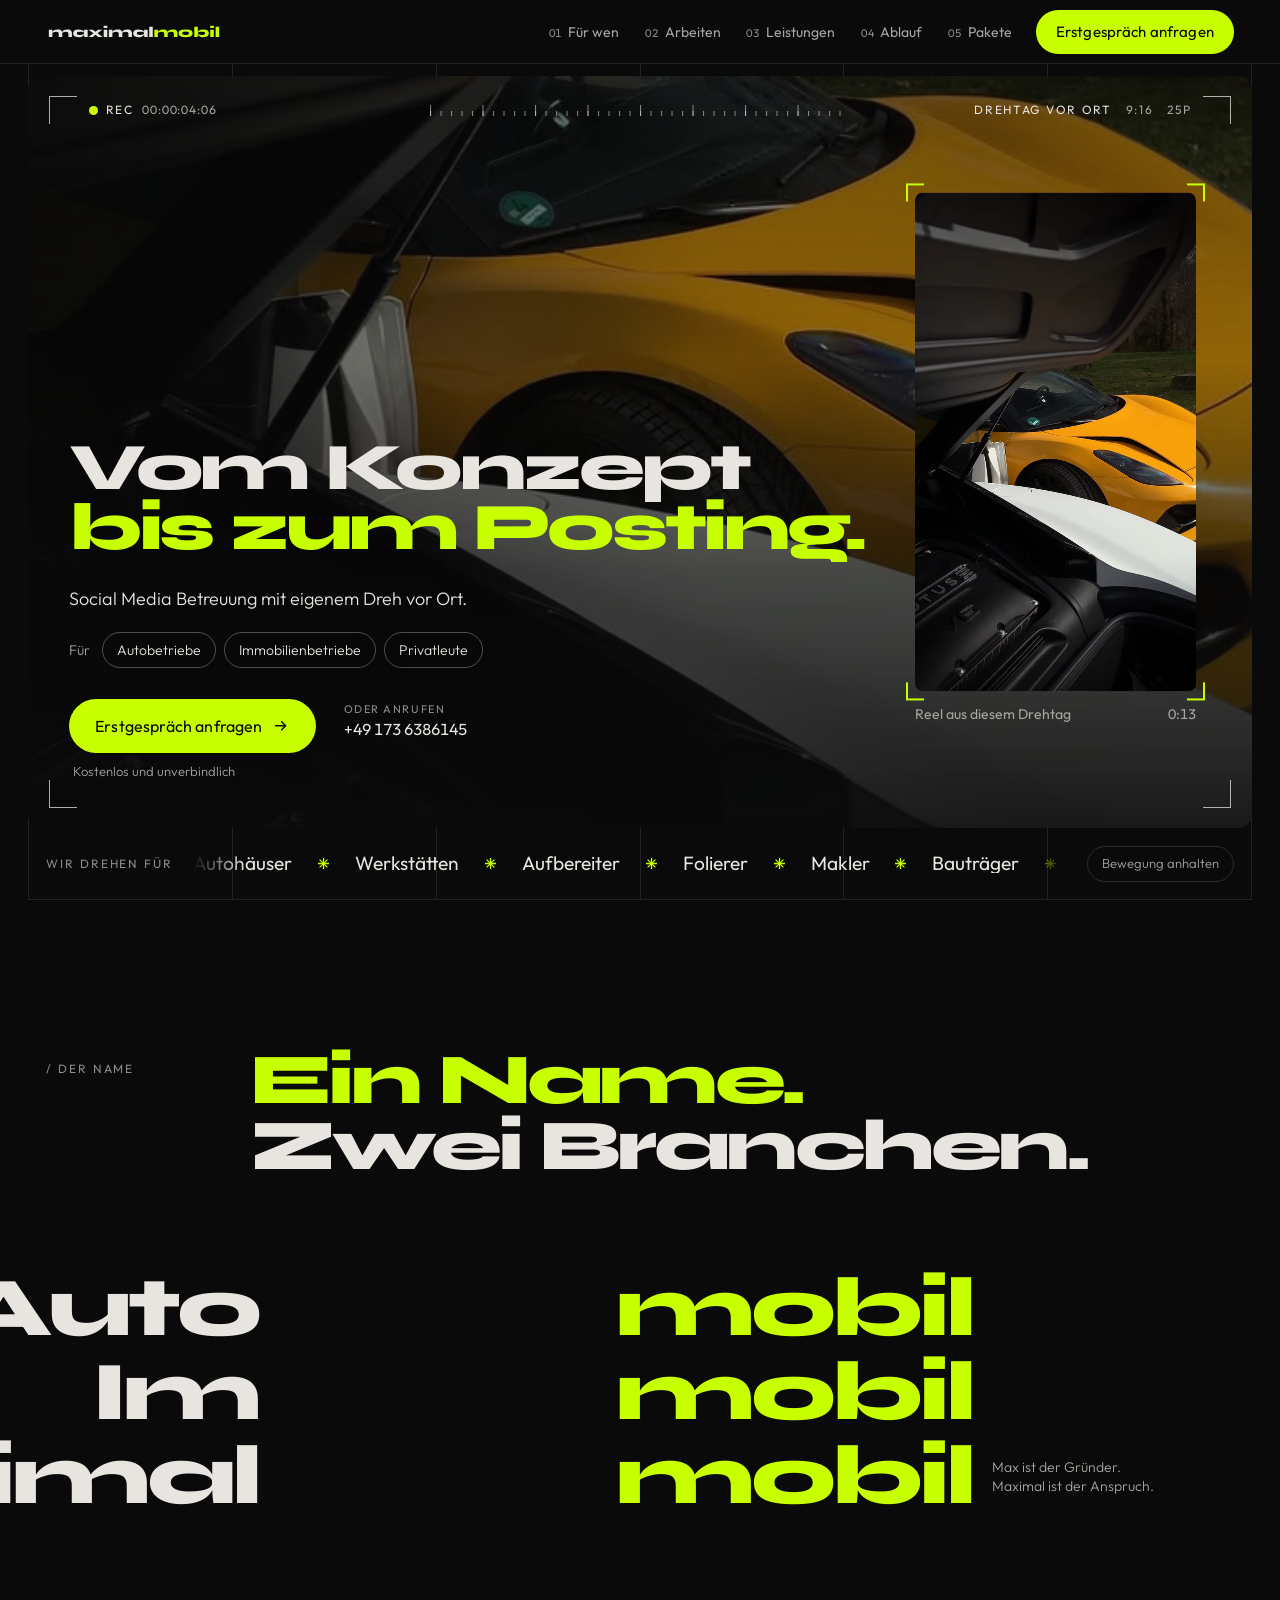
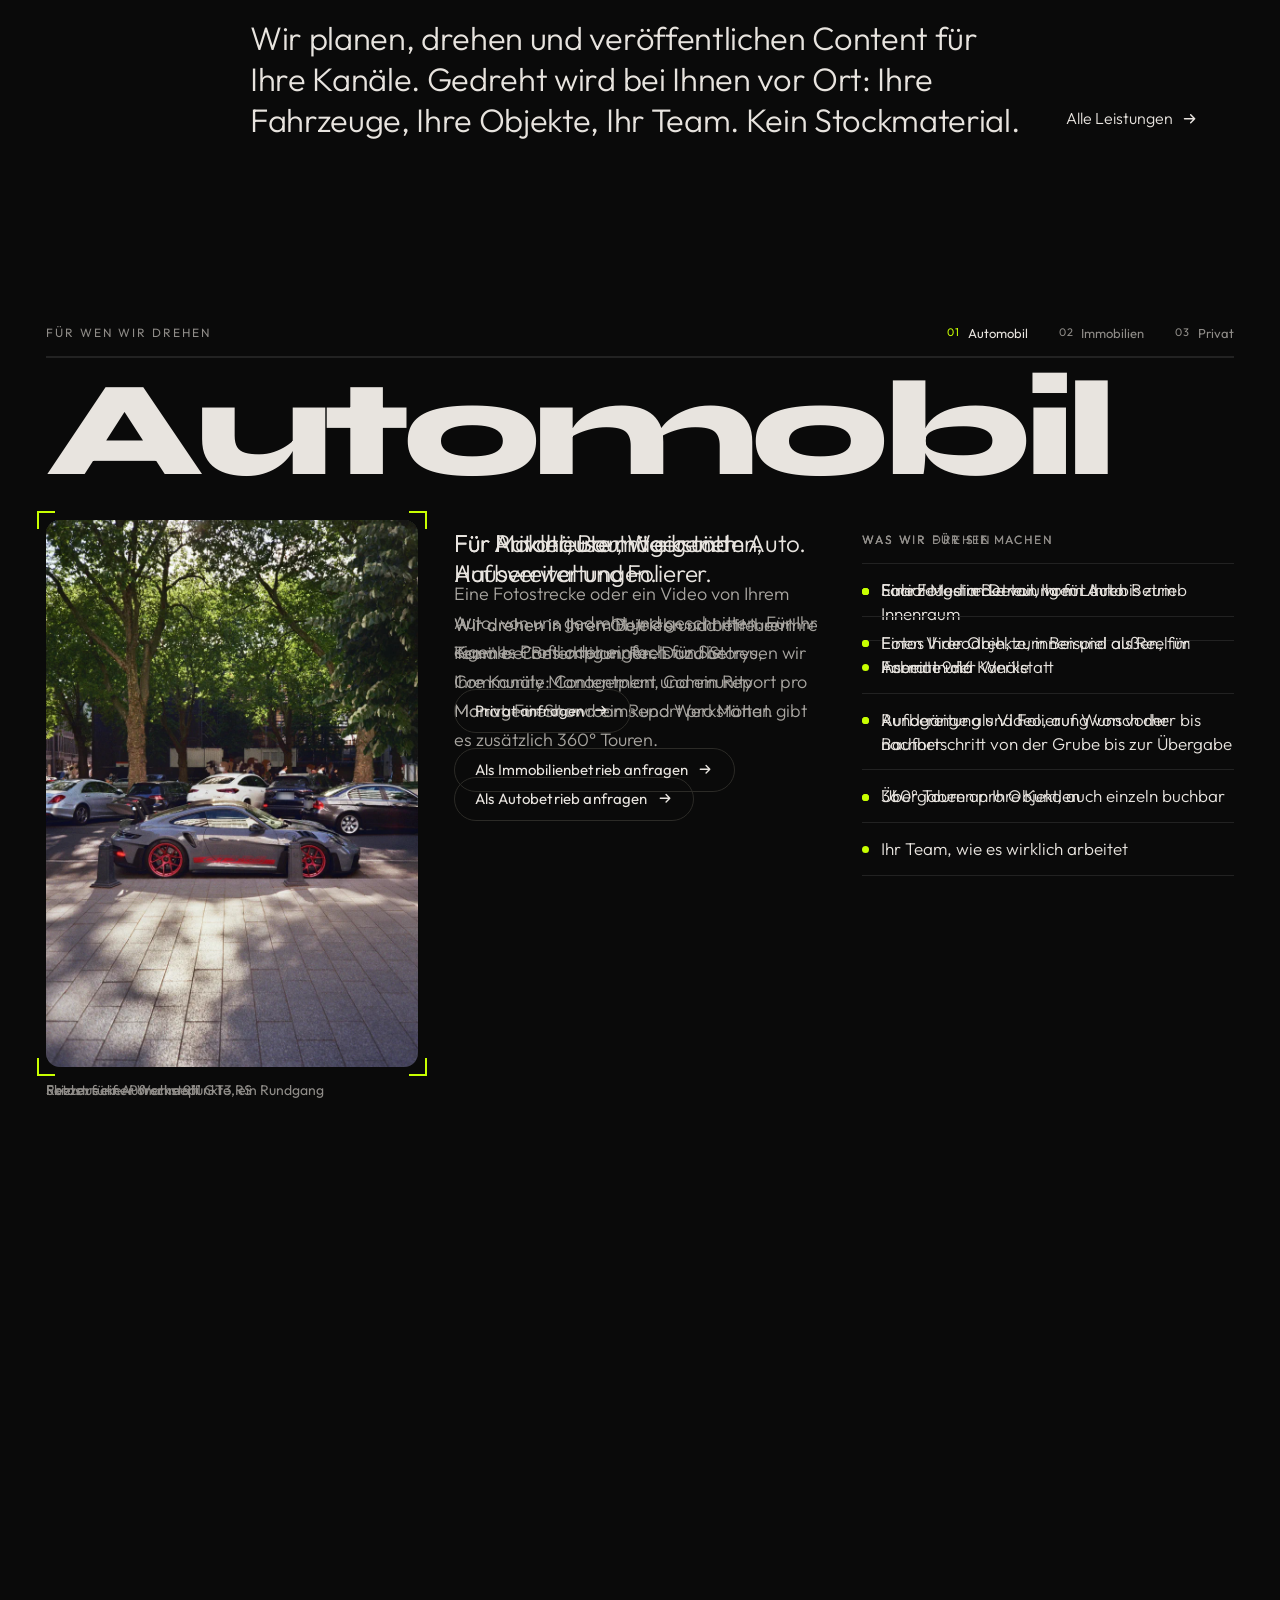
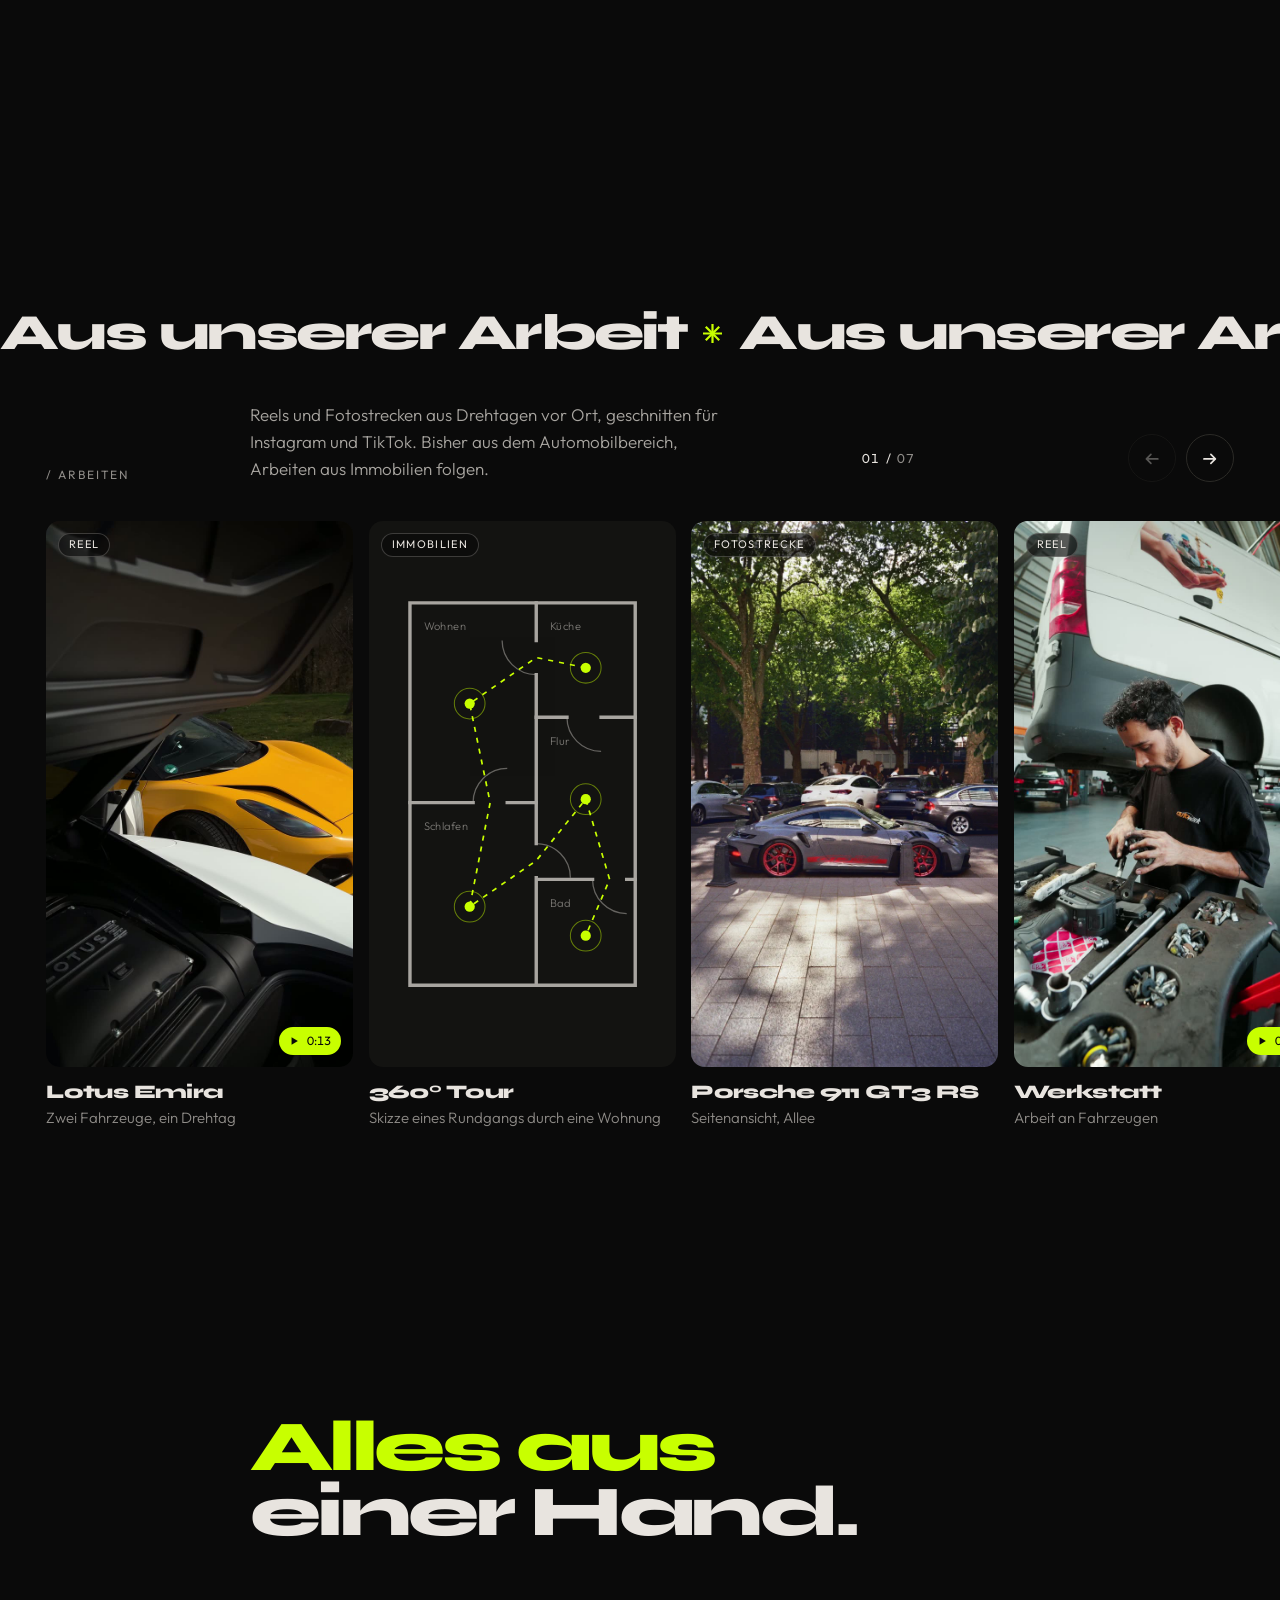
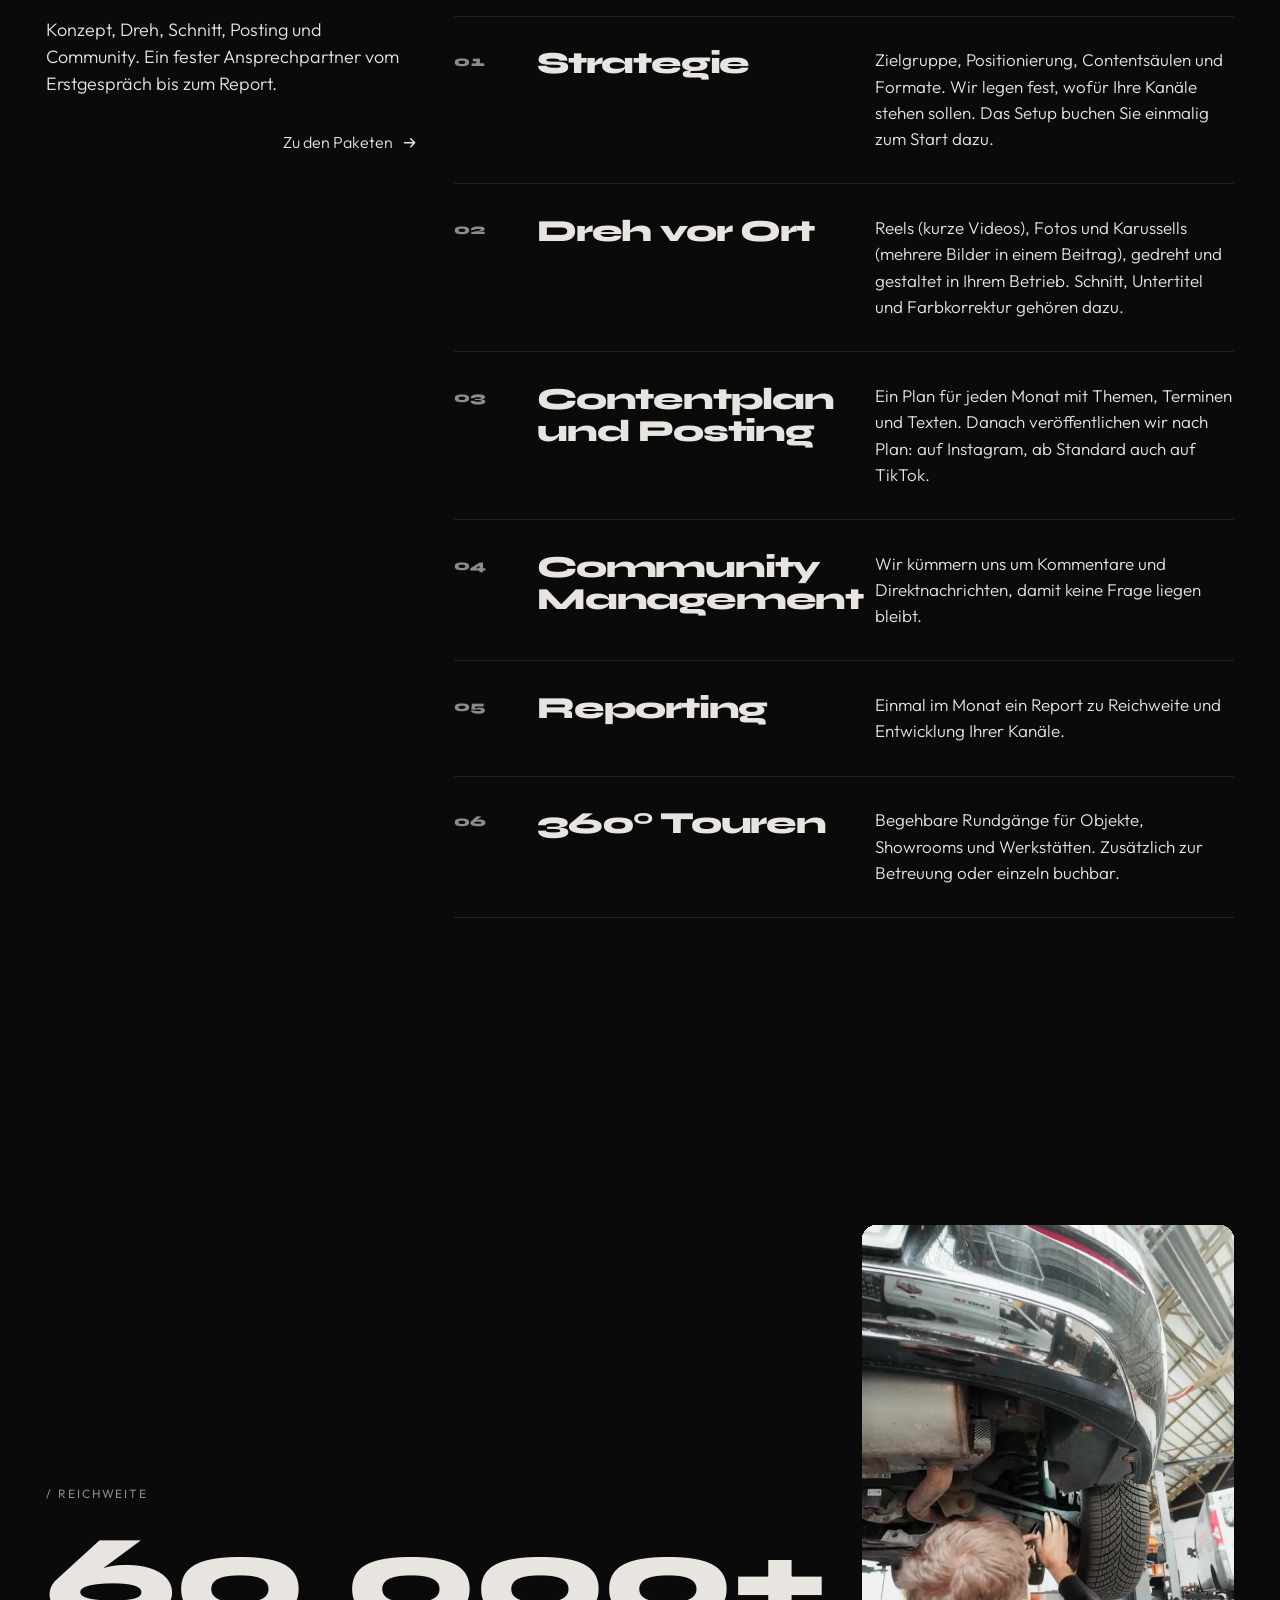
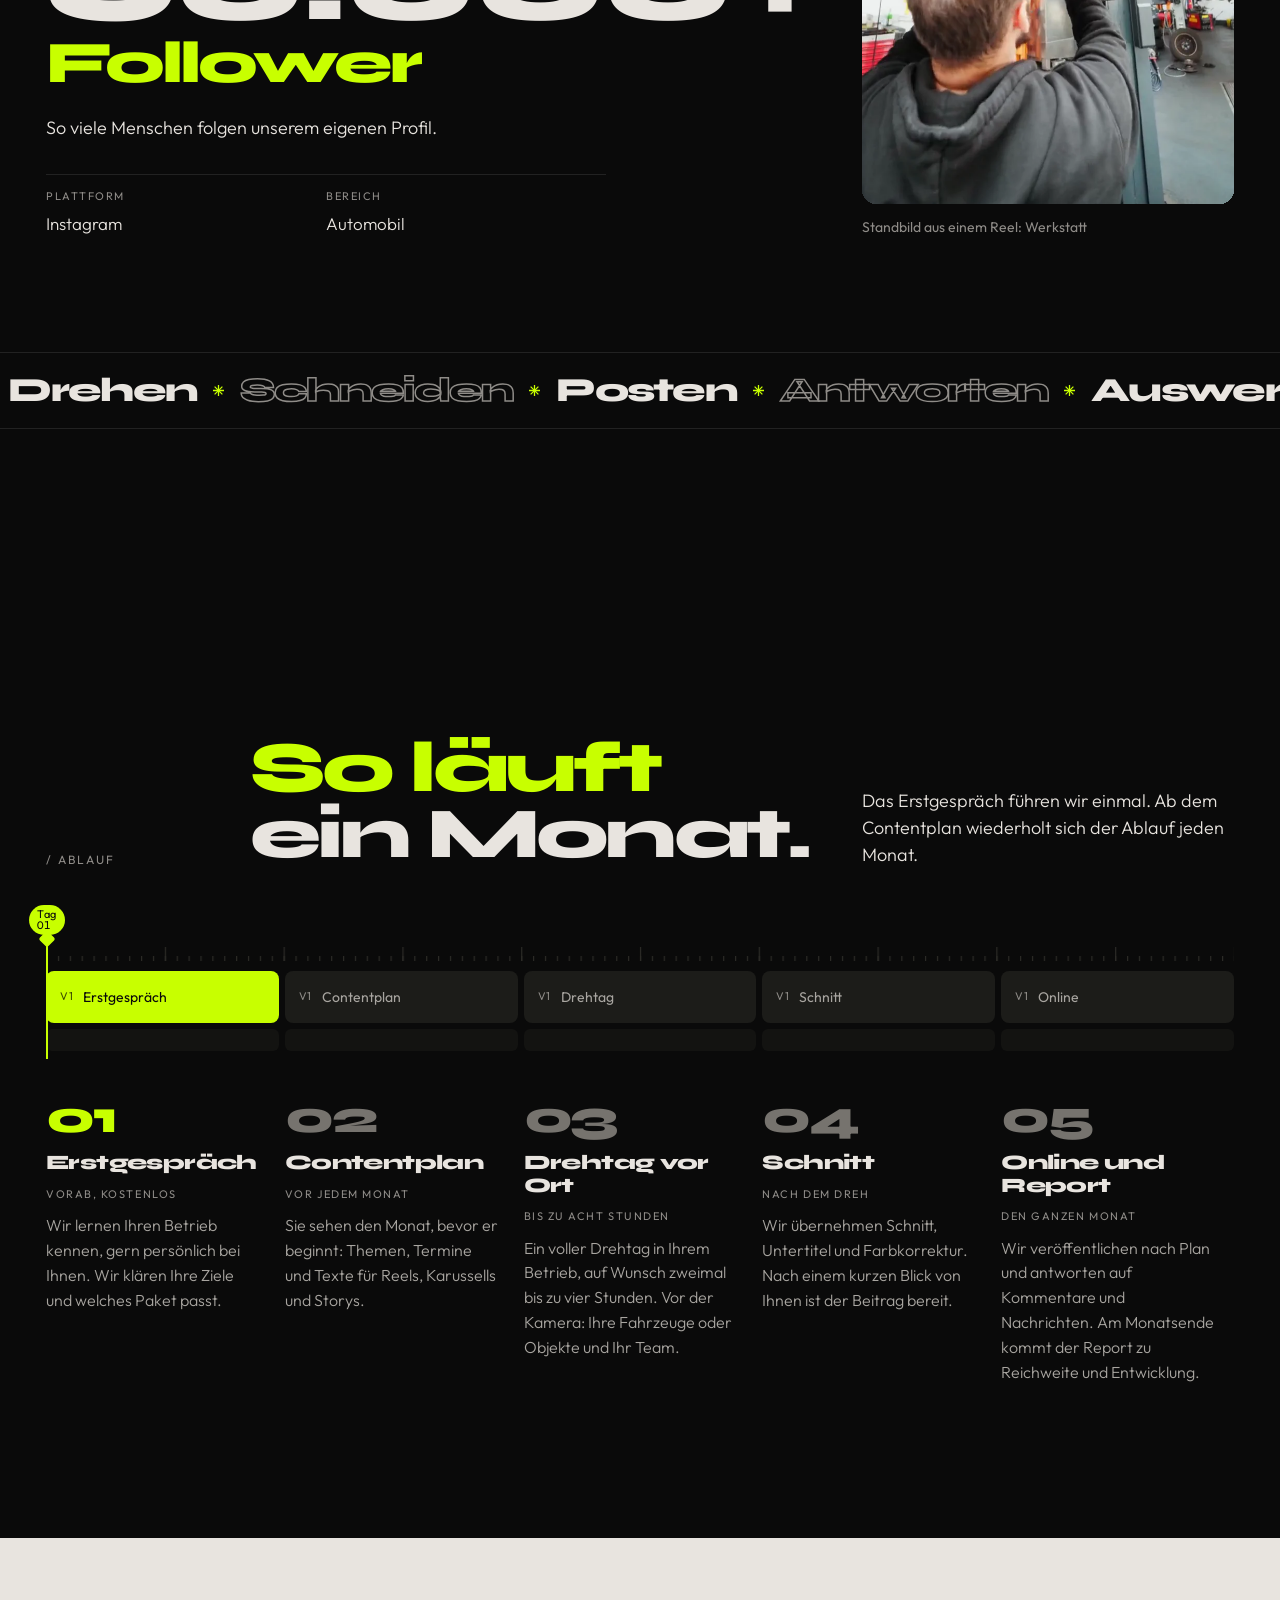
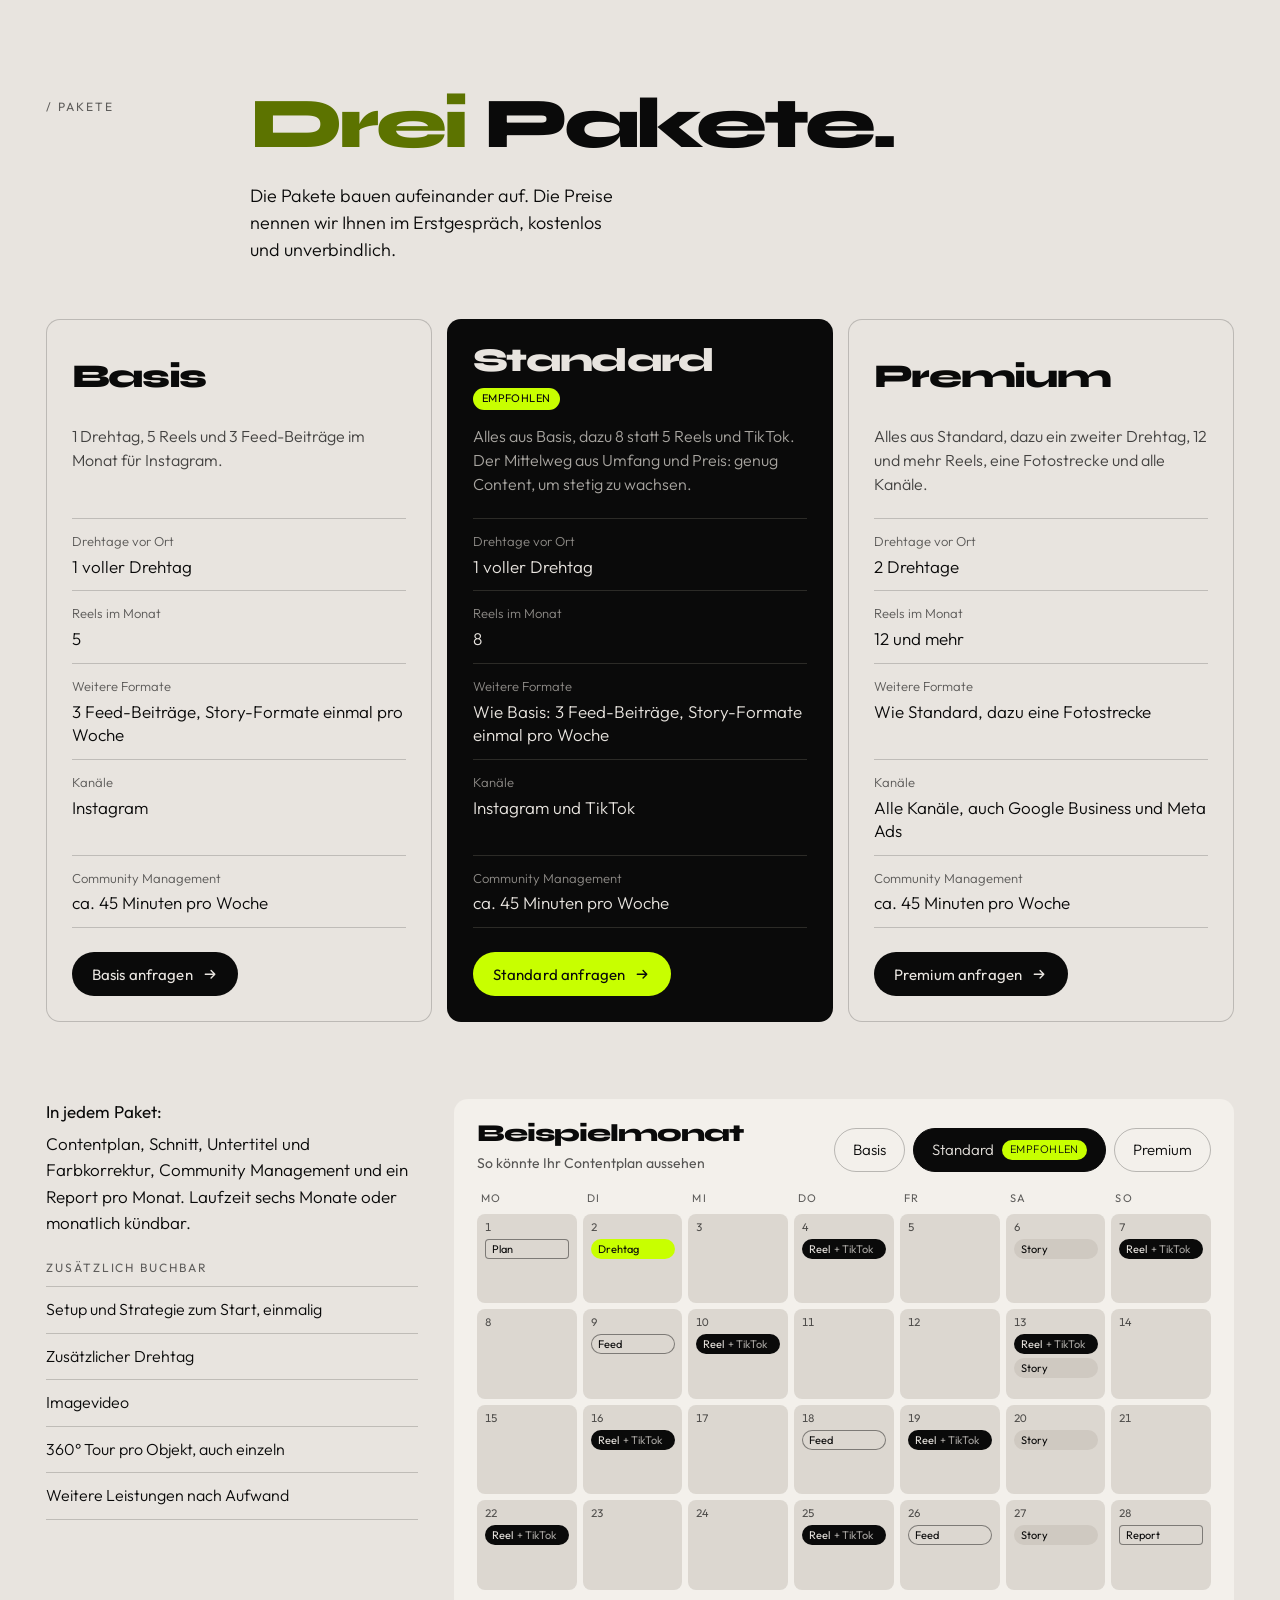
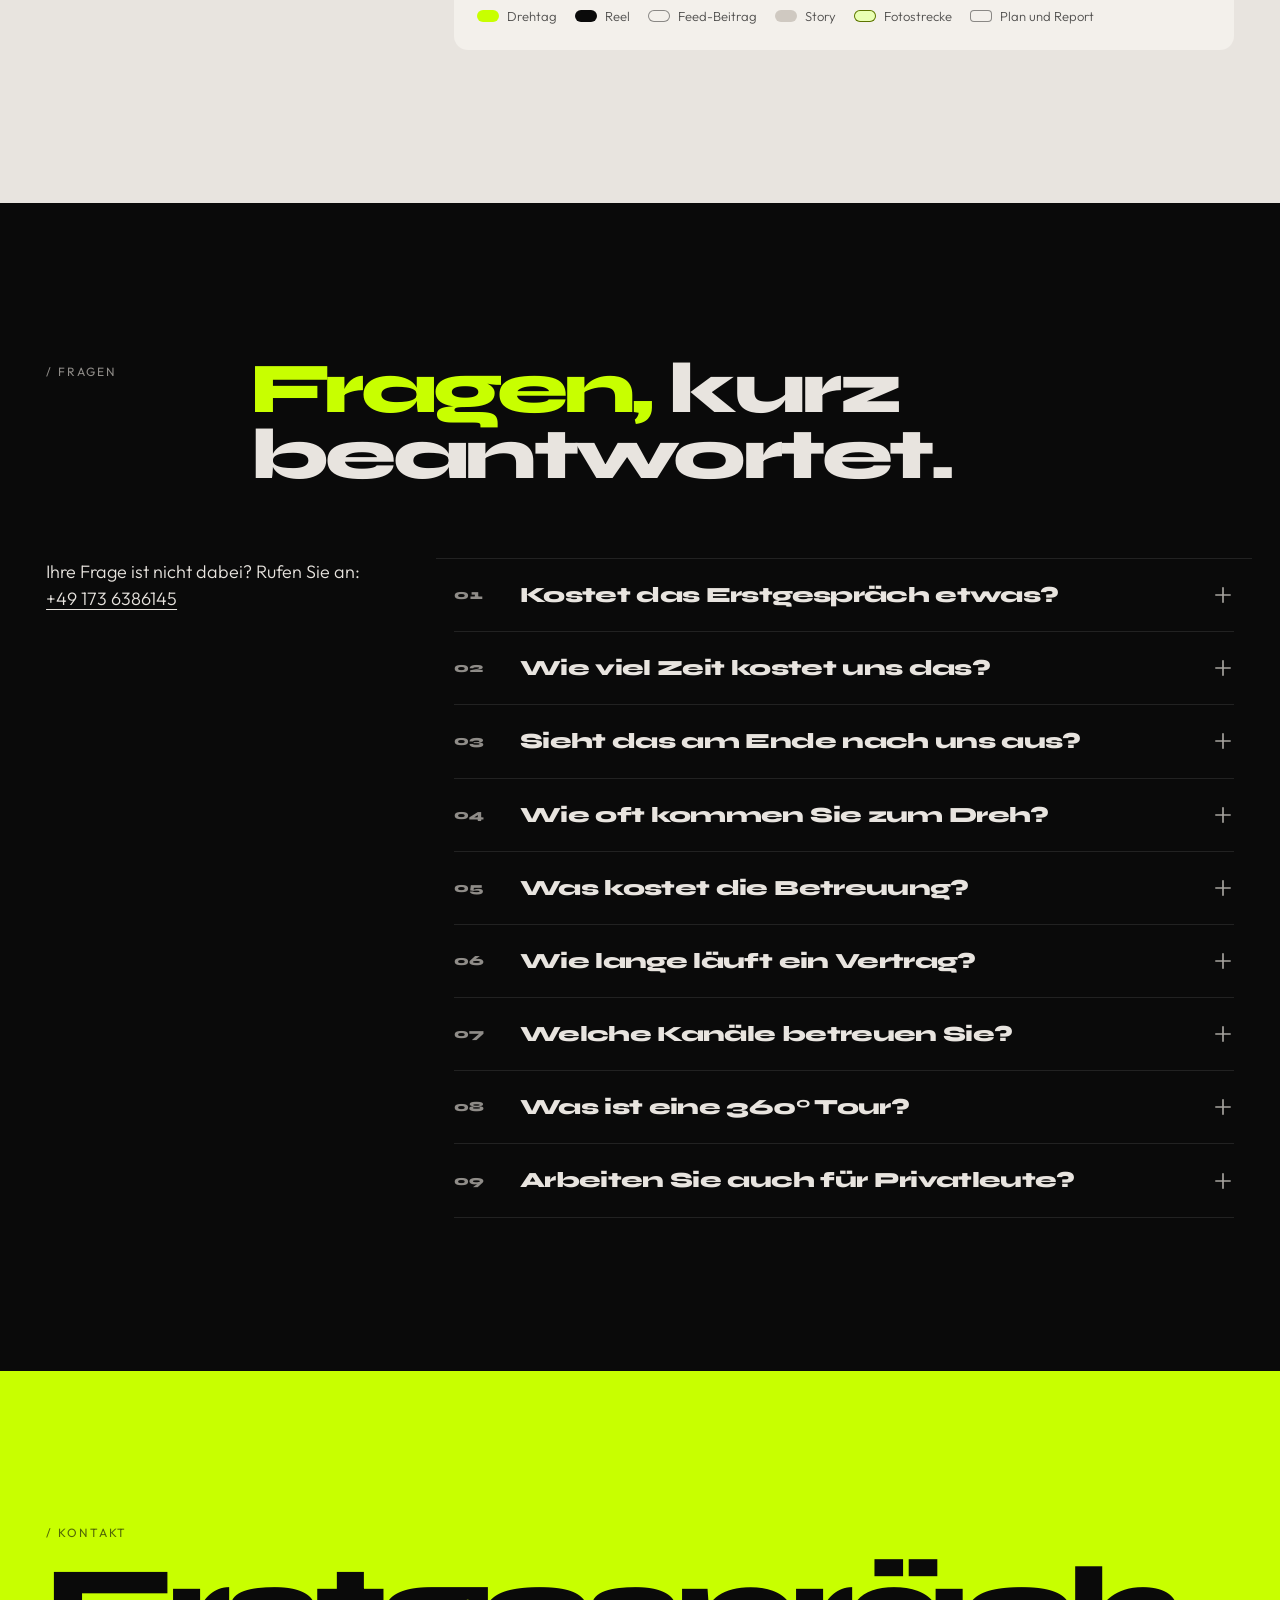
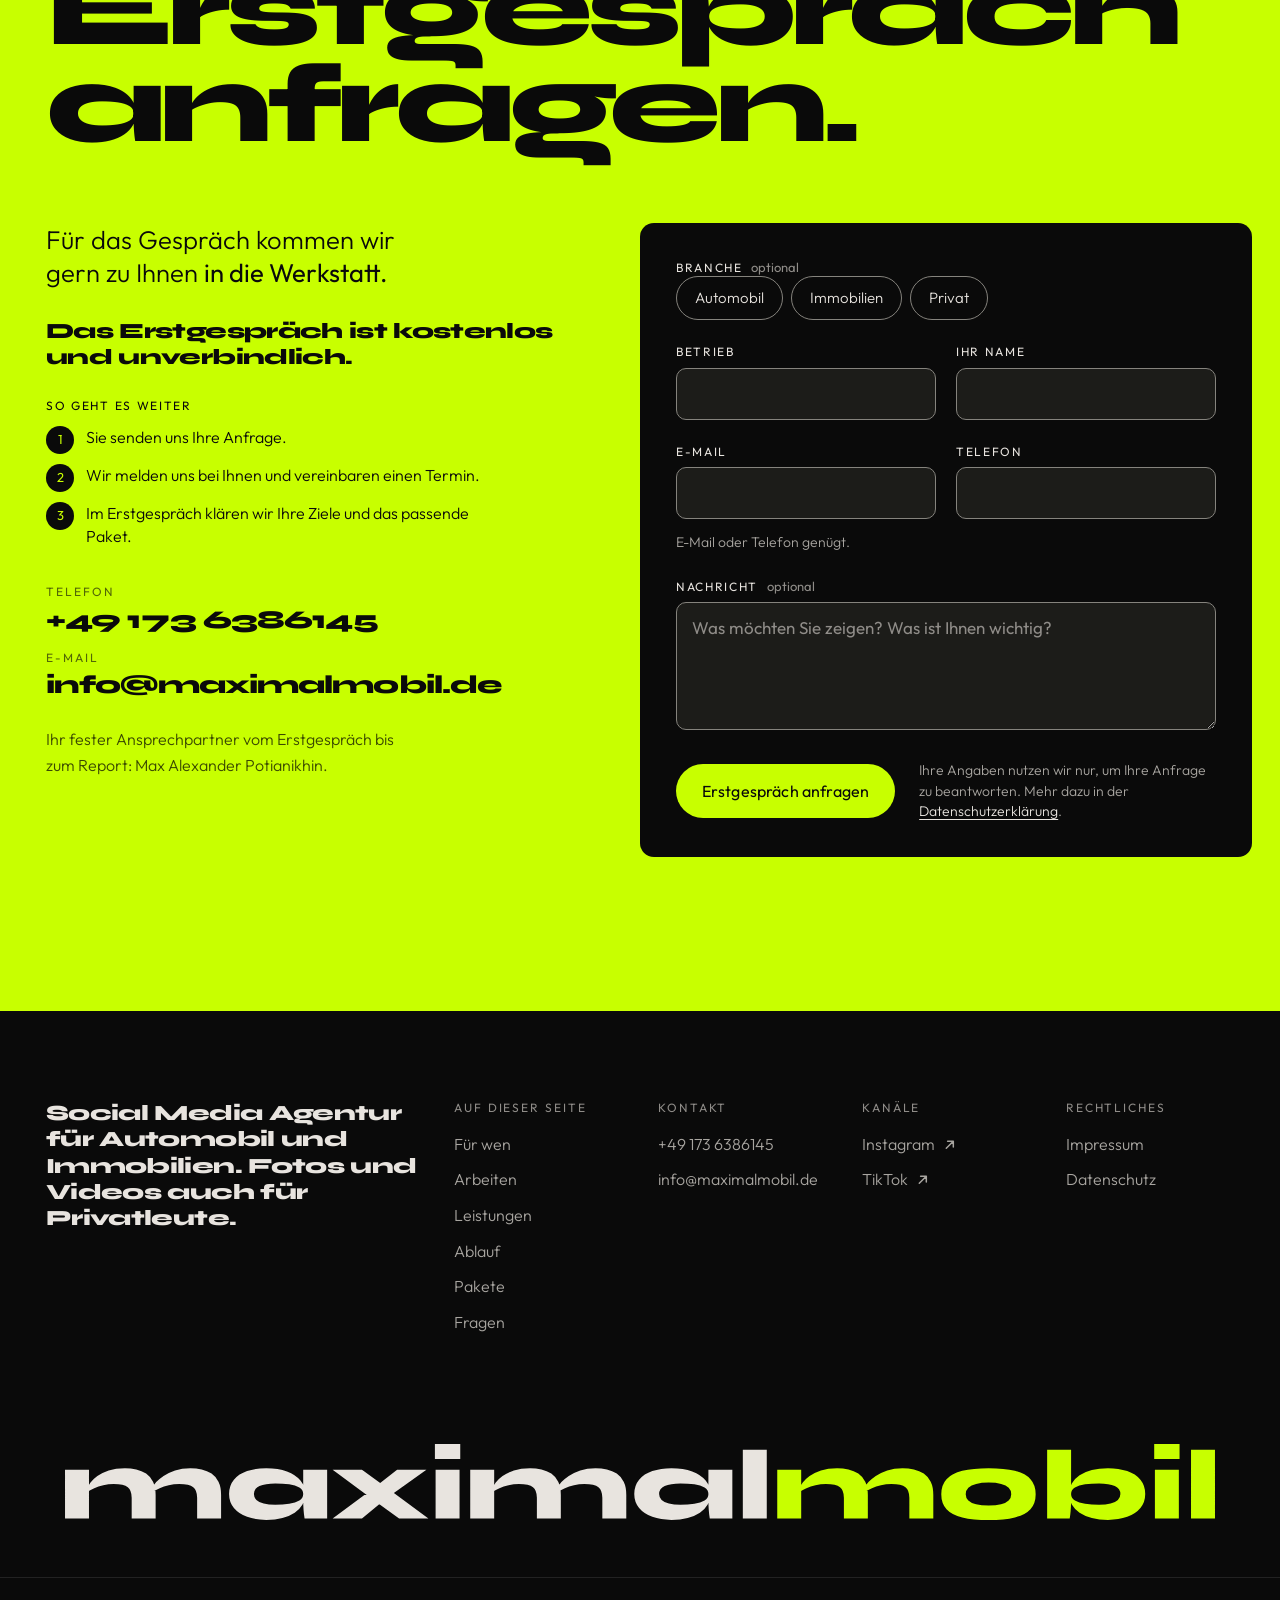
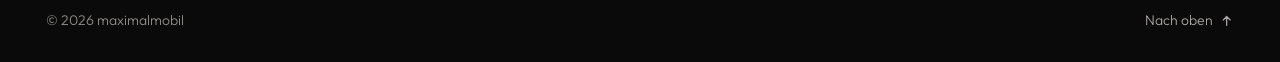
==== commit f9027fce: "Sterne als Grafik statt Zeichen, damit Handys kein Emoji zeigen Neue Datei assets/icons/stern.svg, i" ====
--- a/index.html
+++ b/index.html
@@ -24,8 +24,8 @@
 <link rel="preload" href="/assets/fonts/syne-800.woff2" as="font" type="font/woff2" crossorigin>
 <link rel="preload" href="/assets/fonts/outfit-300.woff2" as="font" type="font/woff2" crossorigin>
 <link rel="preload" href="/assets/fonts/outfit-400.woff2" as="font" type="font/woff2" crossorigin>
-<link rel="stylesheet" href="/css/style.css?v=2026-10-28-v3b">
-<script src="/js/head.js?v=2026-10-28-v3b"></script>
+<link rel="stylesheet" href="/css/style.css?v=2026-10-28-v3c">
+<script src="/js/head.js?v=2026-10-28-v3c"></script>
 </head>
 <body>
 
@@ -275,8 +275,8 @@
   <section class="sec work" id="arbeiten" aria-labelledby="arbeiten-title">
     <h2 class="sr-only" id="arbeiten-title">Aus unserer Arbeit</h2>
     <div class="work-marquee" aria-hidden="true" data-marquee>
-      <p class="marquee-row"><span>Aus unserer Arbeit</span><span class="star">✳</span><span>Aus unserer Arbeit</span><span class="star">✳</span><span>Aus unserer Arbeit</span><span class="star">✳</span><span>Aus unserer Arbeit</span><span class="star">✳</span></p>
-      <p class="marquee-row"><span>Aus unserer Arbeit</span><span class="star">✳</span><span>Aus unserer Arbeit</span><span class="star">✳</span><span>Aus unserer Arbeit</span><span class="star">✳</span><span>Aus unserer Arbeit</span><span class="star">✳</span></p>
+      <p class="marquee-row"><span>Aus unserer Arbeit</span><span class="star"></span><span>Aus unserer Arbeit</span><span class="star"></span><span>Aus unserer Arbeit</span><span class="star"></span><span>Aus unserer Arbeit</span><span class="star"></span></p>
+      <p class="marquee-row"><span>Aus unserer Arbeit</span><span class="star"></span><span>Aus unserer Arbeit</span><span class="star"></span><span>Aus unserer Arbeit</span><span class="star"></span><span>Aus unserer Arbeit</span><span class="star"></span></p>
     </div>
 
     <div class="wrap cols work-bar">
@@ -455,8 +455,8 @@
     </div>
 
     <div class="outline" aria-hidden="true" data-marquee>
-      <p class="marquee-row"><span>Drehen</span><i>✳</i><span class="o">Schneiden</span><i>✳</i><span>Posten</span><i>✳</i><span class="o">Antworten</span><i>✳</i><span>Auswerten</span><i>✳</i><span>Drehen</span><i>✳</i><span class="o">Schneiden</span><i>✳</i><span>Posten</span><i>✳</i><span class="o">Antworten</span><i>✳</i><span>Auswerten</span><i>✳</i></p>
-      <p class="marquee-row"><span>Drehen</span><i>✳</i><span class="o">Schneiden</span><i>✳</i><span>Posten</span><i>✳</i><span class="o">Antworten</span><i>✳</i><span>Auswerten</span><i>✳</i><span>Drehen</span><i>✳</i><span class="o">Schneiden</span><i>✳</i><span>Posten</span><i>✳</i><span class="o">Antworten</span><i>✳</i><span>Auswerten</span><i>✳</i></p>
+      <p class="marquee-row"><span>Drehen</span><i></i><span class="o">Schneiden</span><i></i><span>Posten</span><i></i><span class="o">Antworten</span><i></i><span>Auswerten</span><i></i><span>Drehen</span><i></i><span class="o">Schneiden</span><i></i><span>Posten</span><i></i><span class="o">Antworten</span><i></i><span>Auswerten</span><i></i></p>
+      <p class="marquee-row"><span>Drehen</span><i></i><span class="o">Schneiden</span><i></i><span>Posten</span><i></i><span class="o">Antworten</span><i></i><span>Auswerten</span><i></i><span>Drehen</span><i></i><span class="o">Schneiden</span><i></i><span>Posten</span><i></i><span class="o">Antworten</span><i></i><span>Auswerten</span><i></i></p>
     </div>
   </section>
 
@@ -795,6 +795,6 @@
   <a class="mbar-tel" href="tel:+491736386145" aria-label="Anrufen: +49 173 6386145"><svg class="i" aria-hidden="true"><use href="#i-phone"/></svg></a>
 </div>
 
-<script src="/js/main.js?v=2026-10-28-v3b" defer></script>
+<script src="/js/main.js?v=2026-10-28-v3c" defer></script>
 </body>
 </html>
--- a/css/style.css
+++ b/css/style.css
@@ -13,6 +13,8 @@
   --line:#222222;
   --line-2:#2c2b27;
   --line-control:#85837d;
+  /* Stern als Grafik statt Zeichen ✳: Handys zeigen das Zeichen sonst als buntes Emoji */
+  --star:url("/assets/icons/stern.svg") center/contain no-repeat;
   --bone:#e8e4df;
   --bone-dim:#a8a5a0;
   --bone-faint:#8f8c88;
@@ -187,7 +189,7 @@
 .marquee{display:flex;overflow:hidden;min-width:0;flex:1;mask-image:linear-gradient(to right,transparent,#000 6%,#000 94%,transparent)}
 .marquee-row{display:flex;flex:none;gap:0;white-space:nowrap}
 .band .marquee-row li{display:flex;align-items:center;font:400 clamp(17px,1.5vw,22px)/1 var(--text);color:var(--bone)}
-.band .marquee-row li::after{content:"✳";color:var(--lime);margin-inline:clamp(18px,2vw,32px);font-size:.8em}
+.band .marquee-row li::after{content:"";flex:none;width:.61em;height:.61em;margin-inline:clamp(18px,2vw,32px);background:var(--lime);-webkit-mask:var(--star);mask:var(--star)}
 .still-btn{flex:none;height:36px;padding:0 14px;border:1px solid var(--line-2);border-radius:999px;font-size:13px;color:var(--bone-dim);transition:color .2s,border-color .2s}
 @media (hover:hover){.still-btn:hover{color:var(--bone);border-color:var(--bone-faint)}}
 .still-btn[aria-pressed="true"]{color:var(--ink);background:var(--bone);border-color:var(--bone)}
@@ -215,7 +217,7 @@
 /* Laufschriften: erst auf rund 45 %, dann noch einmal 20 % kleiner (Wunsch des Nutzers, 28.10.2026) */
 .work-marquee{display:flex;overflow:hidden;font:800 clamp(22px,3.96vw,72px)/1 var(--display);letter-spacing:-.05em;color:var(--bone);padding-bottom:.08em}
 .work-marquee .marquee-row span{padding-right:.3em}
-.work-marquee .star{color:var(--lime);font-size:.5em;align-self:center;padding-right:.6em}
+.work-marquee .star{flex:none;font-size:.5em;align-self:center;width:.76em;height:.76em;margin:0 .665em 0 .065em;background:var(--lime);-webkit-mask:var(--star);mask:var(--star)}
 .work-bar{margin-top:clamp(28px,3vw,48px);align-items:end}
 .work-intro{color:var(--bone-dim);font-size:17px;max-width:46ch}
 .work-ctrl{display:flex;align-items:center;justify-content:flex-end;gap:10px}
@@ -321,7 +323,7 @@
 .outline .marquee-row{align-items:center}
 .outline span{padding-inline:.25em;color:var(--bone)}
 .outline span.o{color:transparent;-webkit-text-stroke:1.5px var(--bone-faint)}
-.outline i{font-style:normal;color:var(--lime);font-size:.45em;padding-inline:.4em}
+.outline i{flex:none;font-size:.45em;width:.76em;height:.76em;margin-inline:.465em;background:var(--lime);-webkit-mask:var(--star);mask:var(--star)}
 
 /* Ablauf als Schnittspur */
 .flow-head{align-items:end;row-gap:24px}
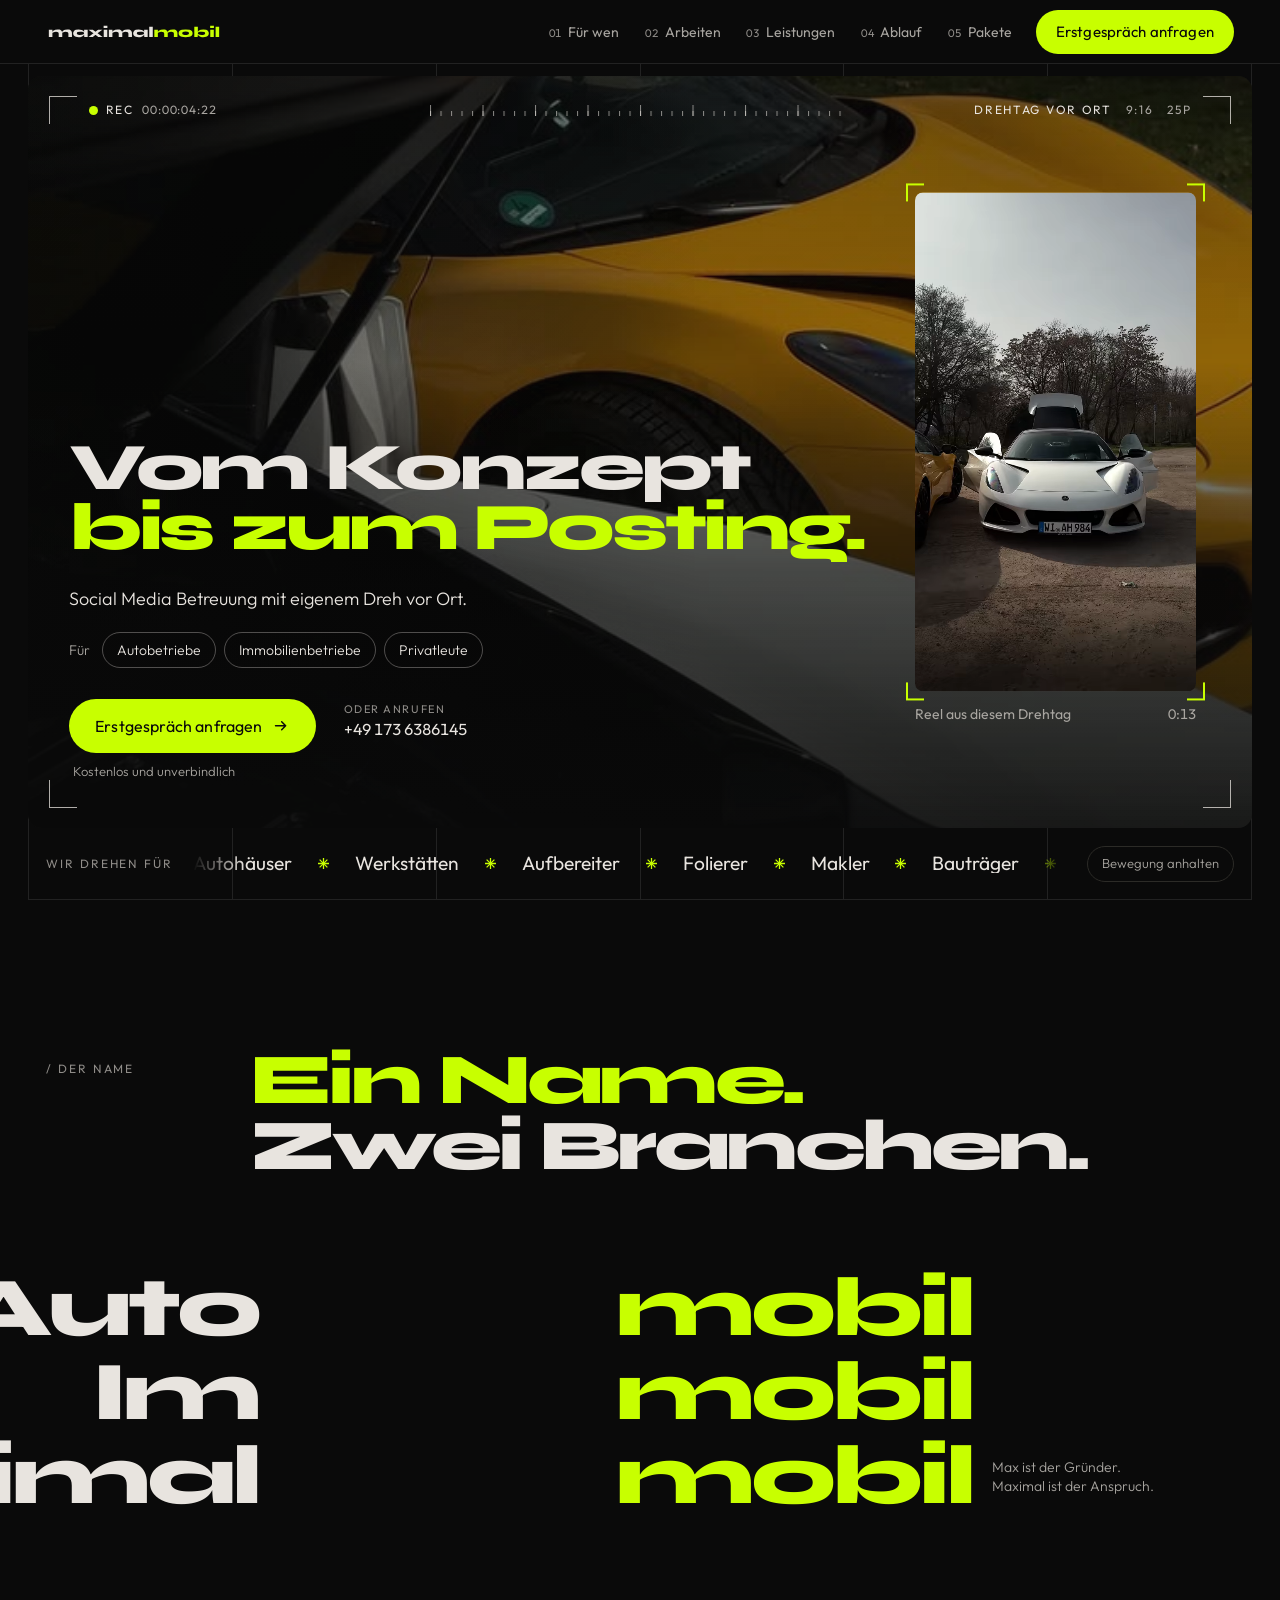
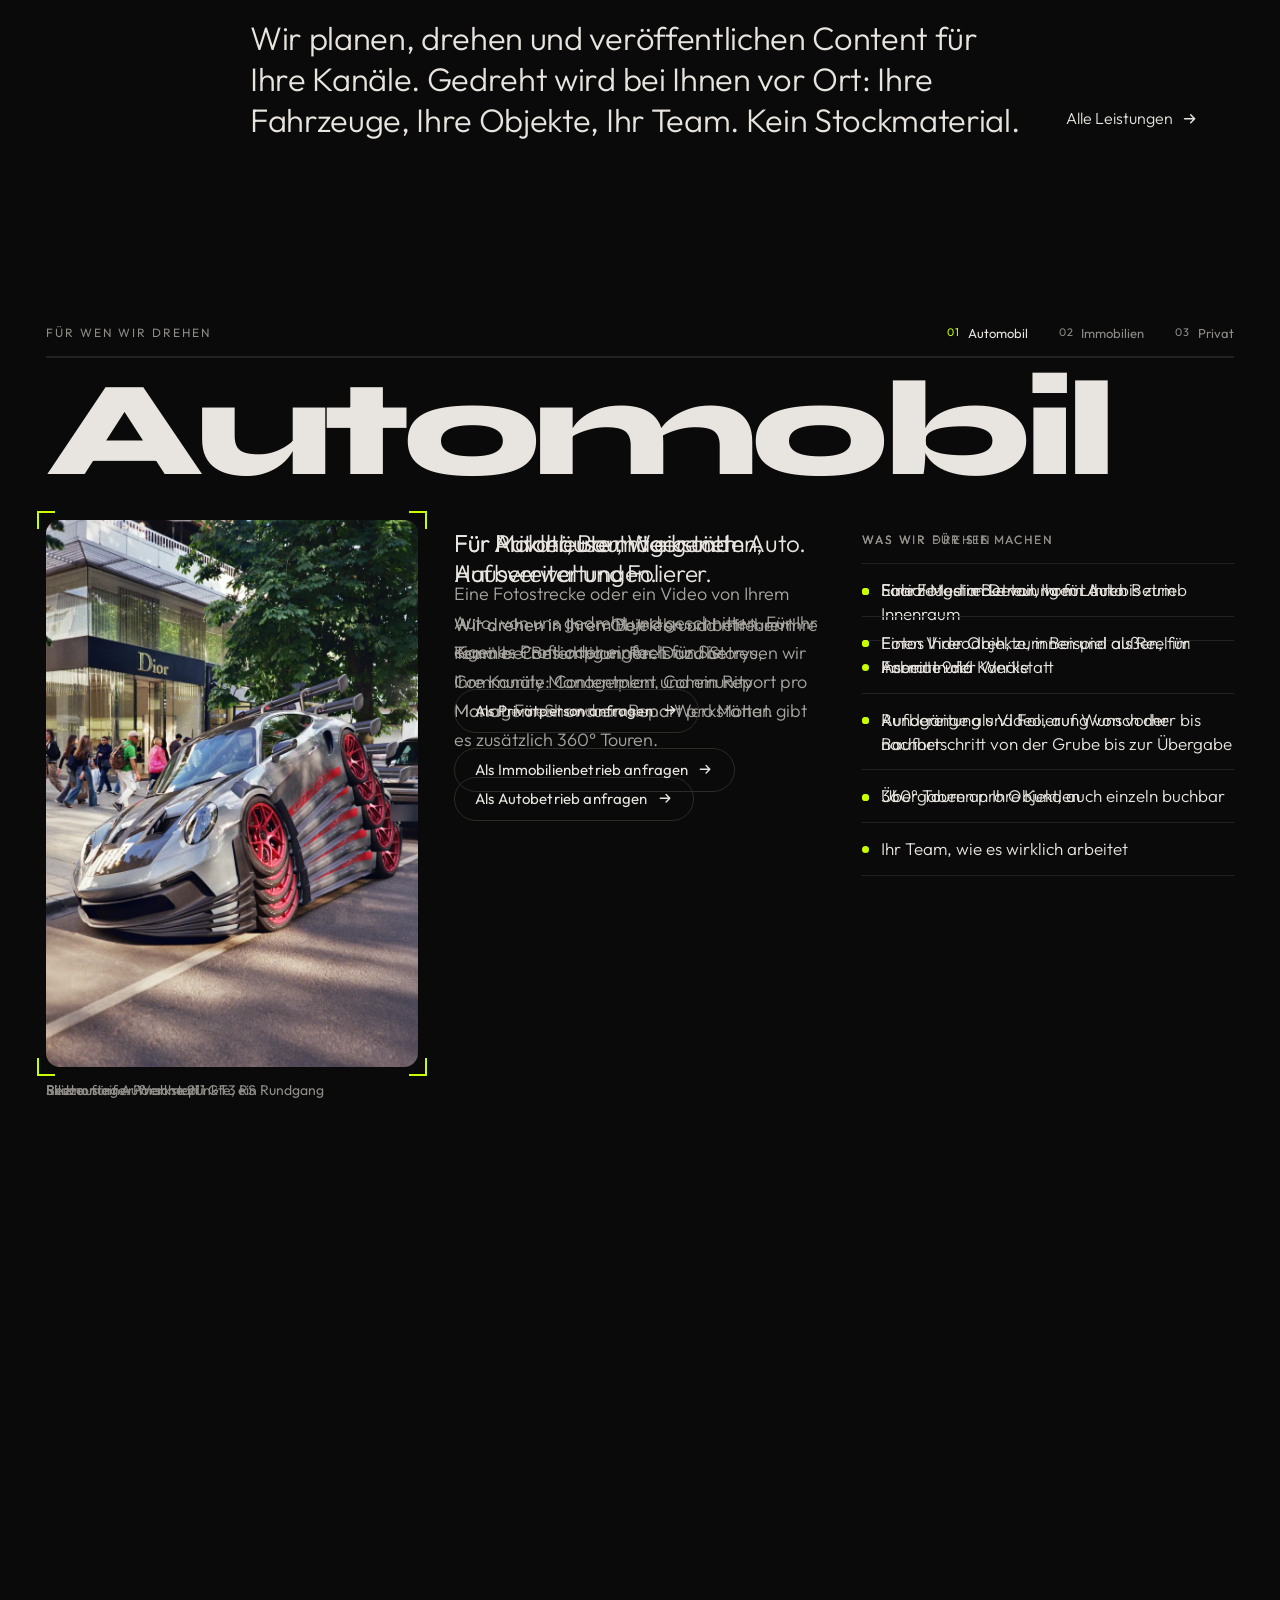
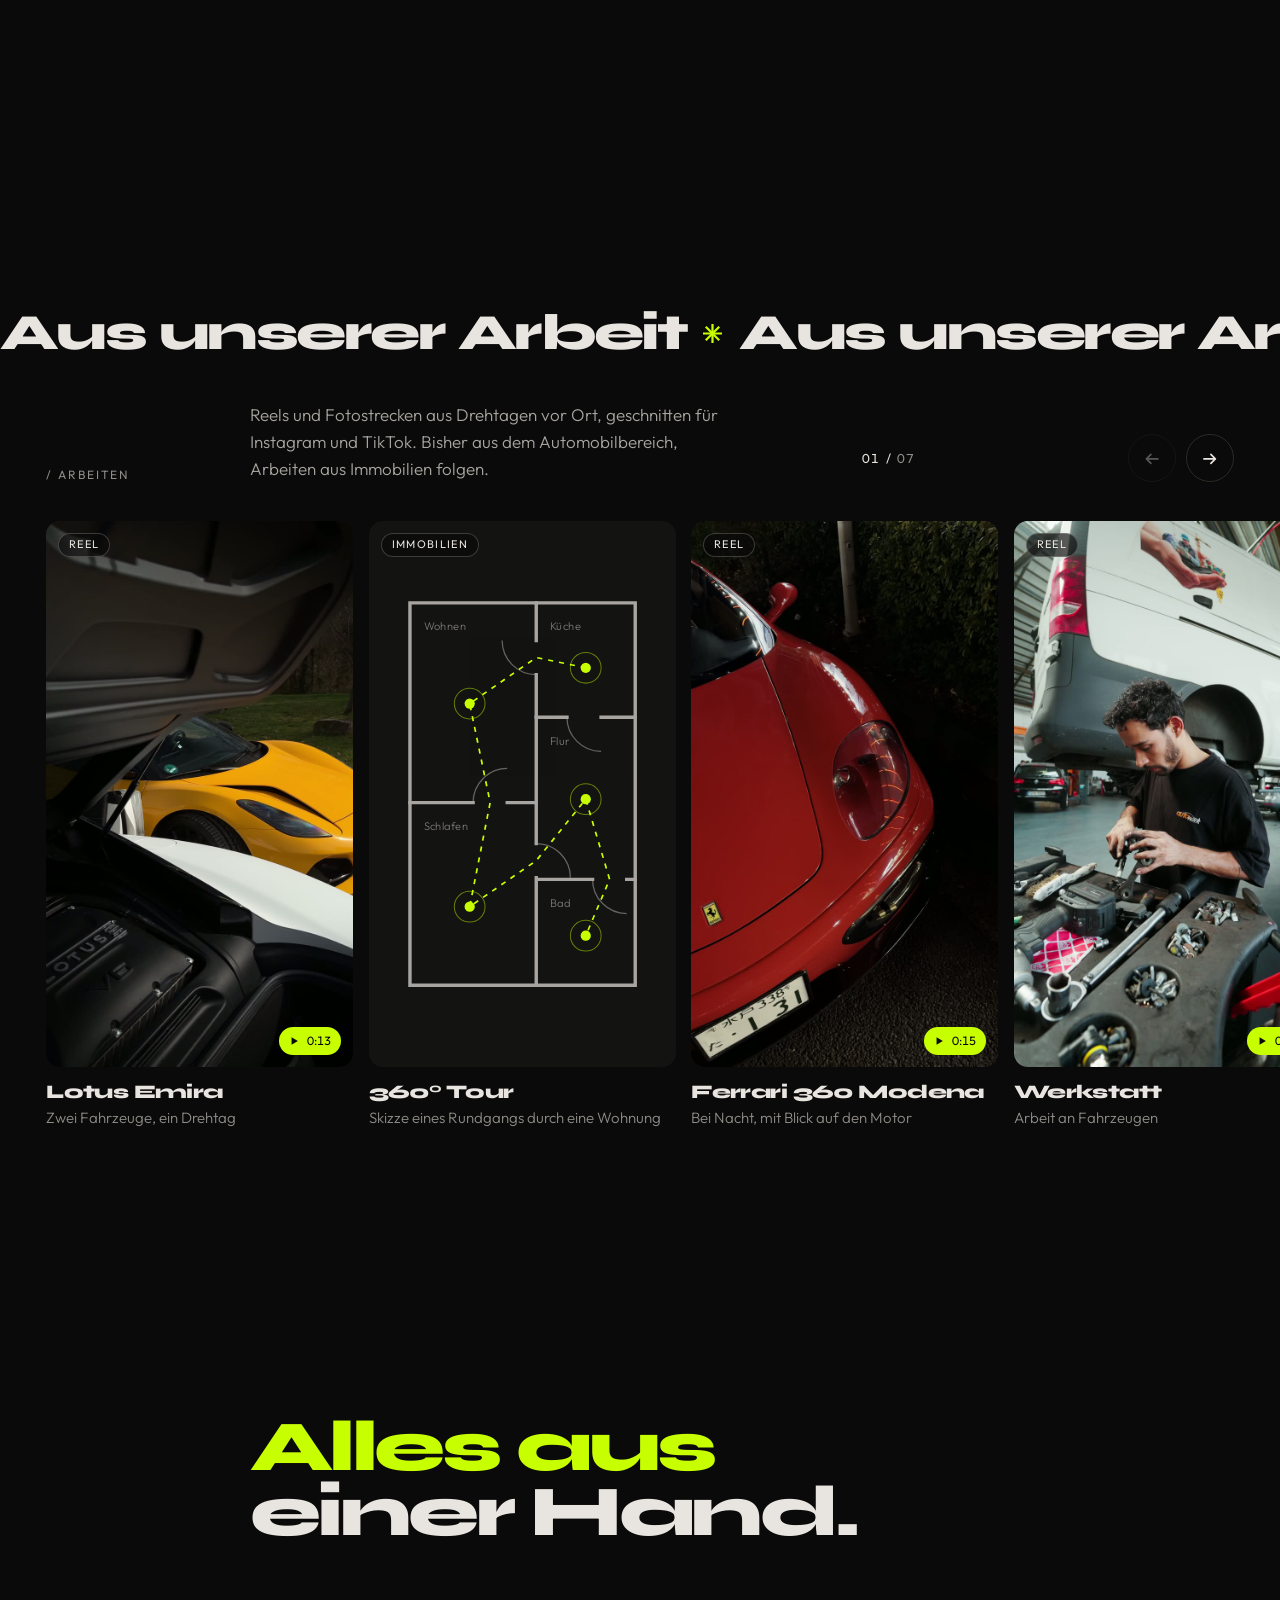
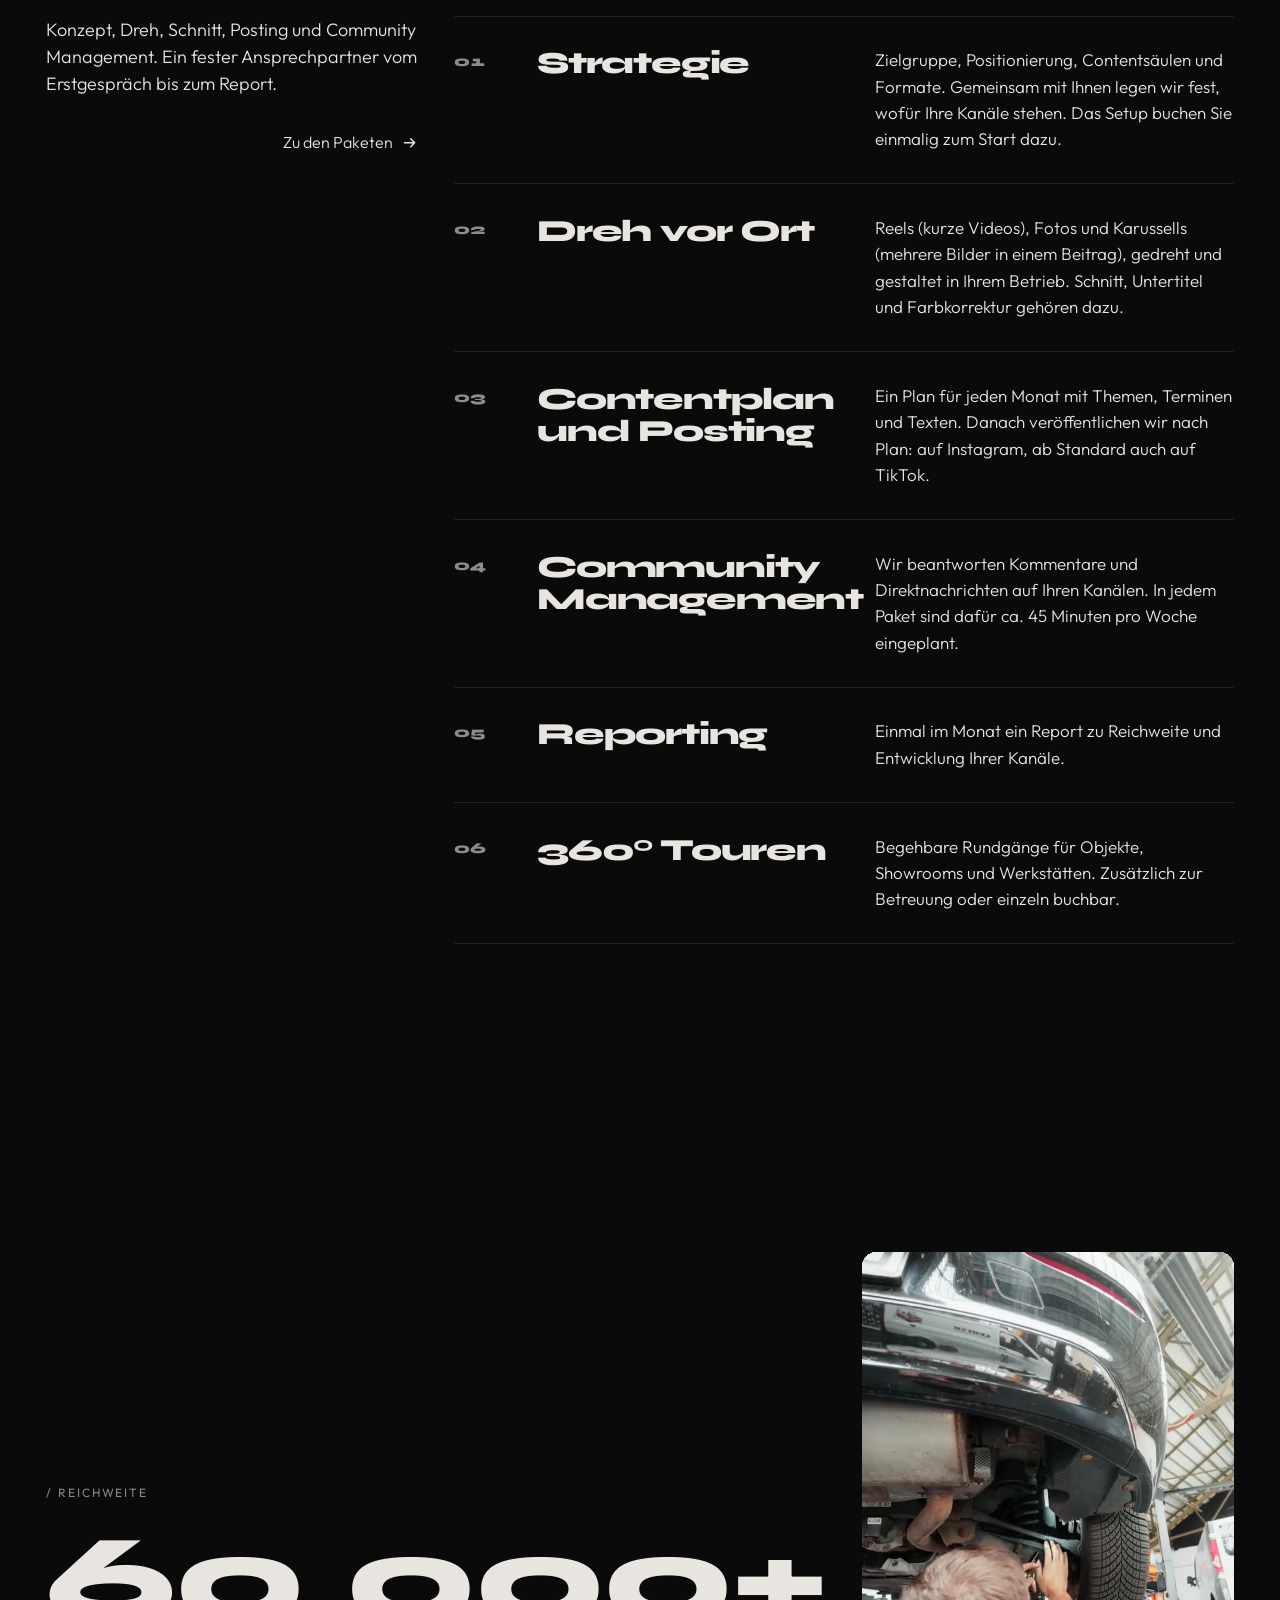
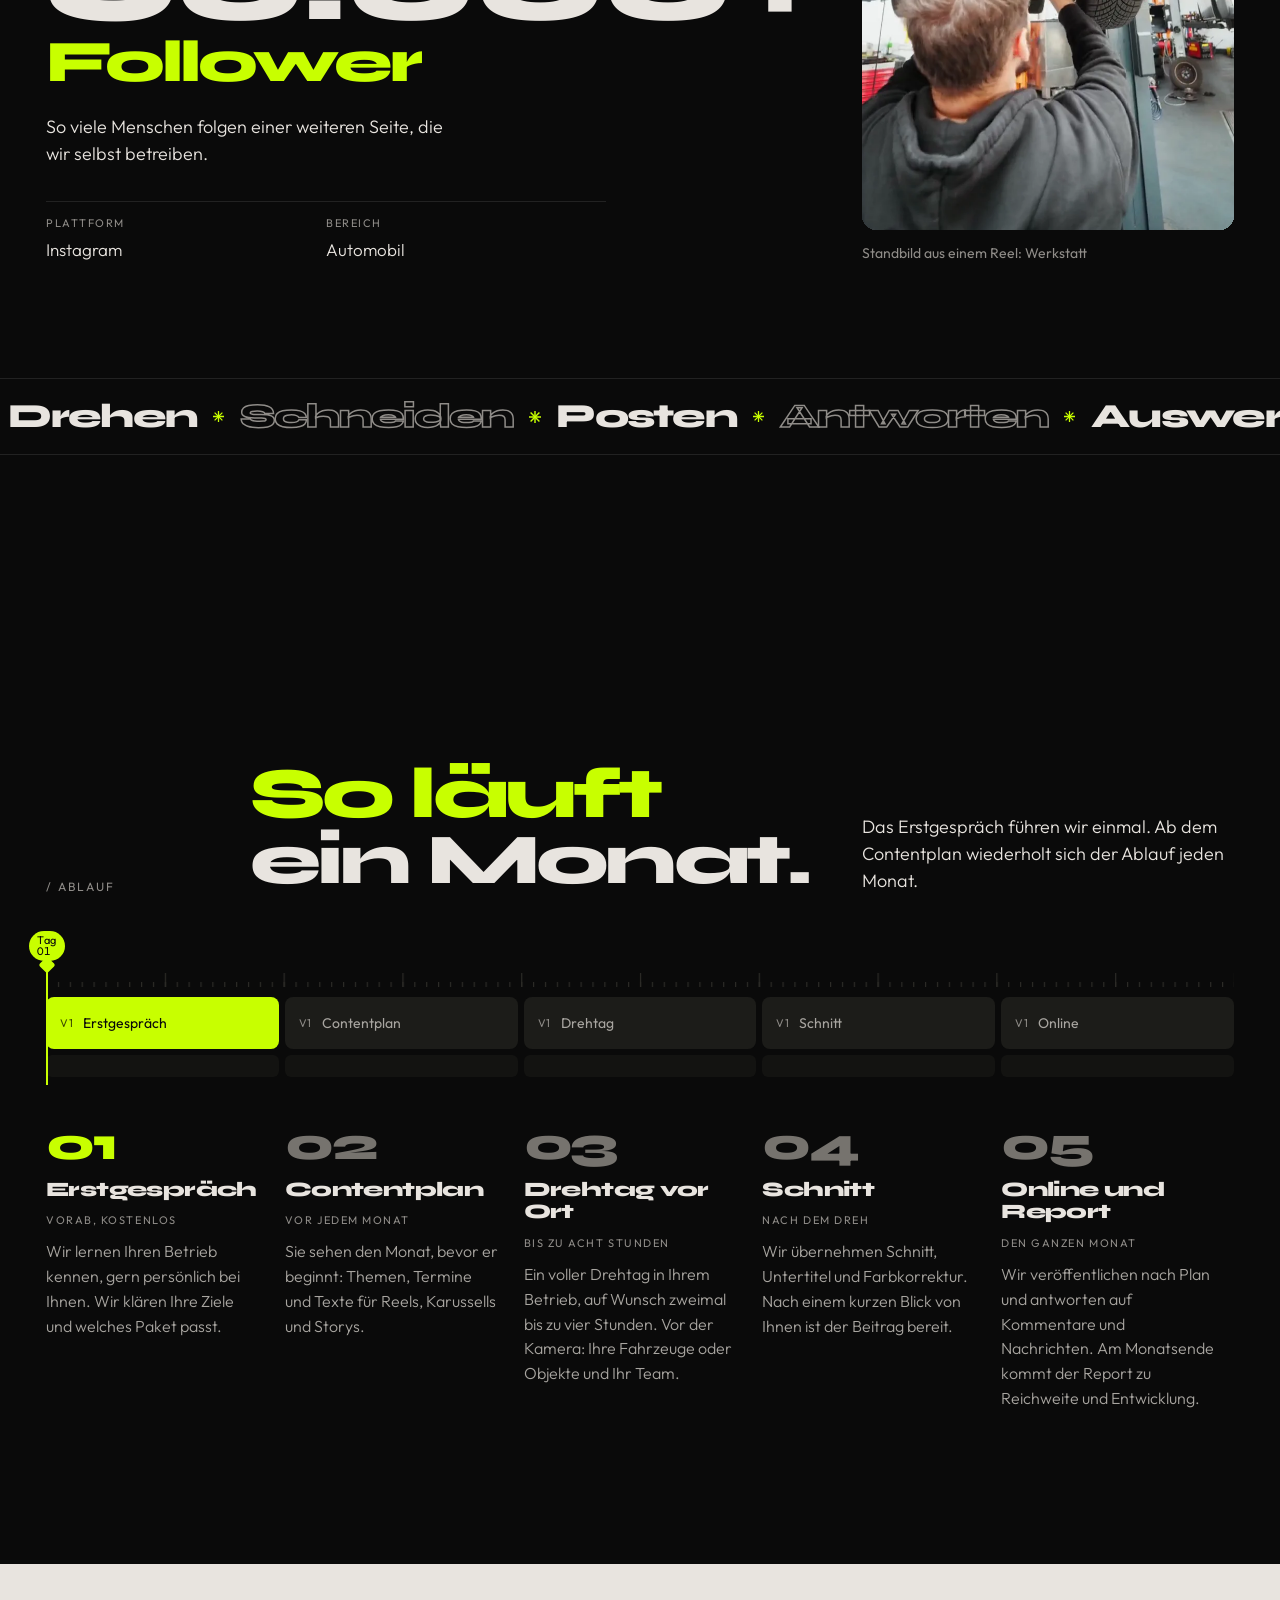
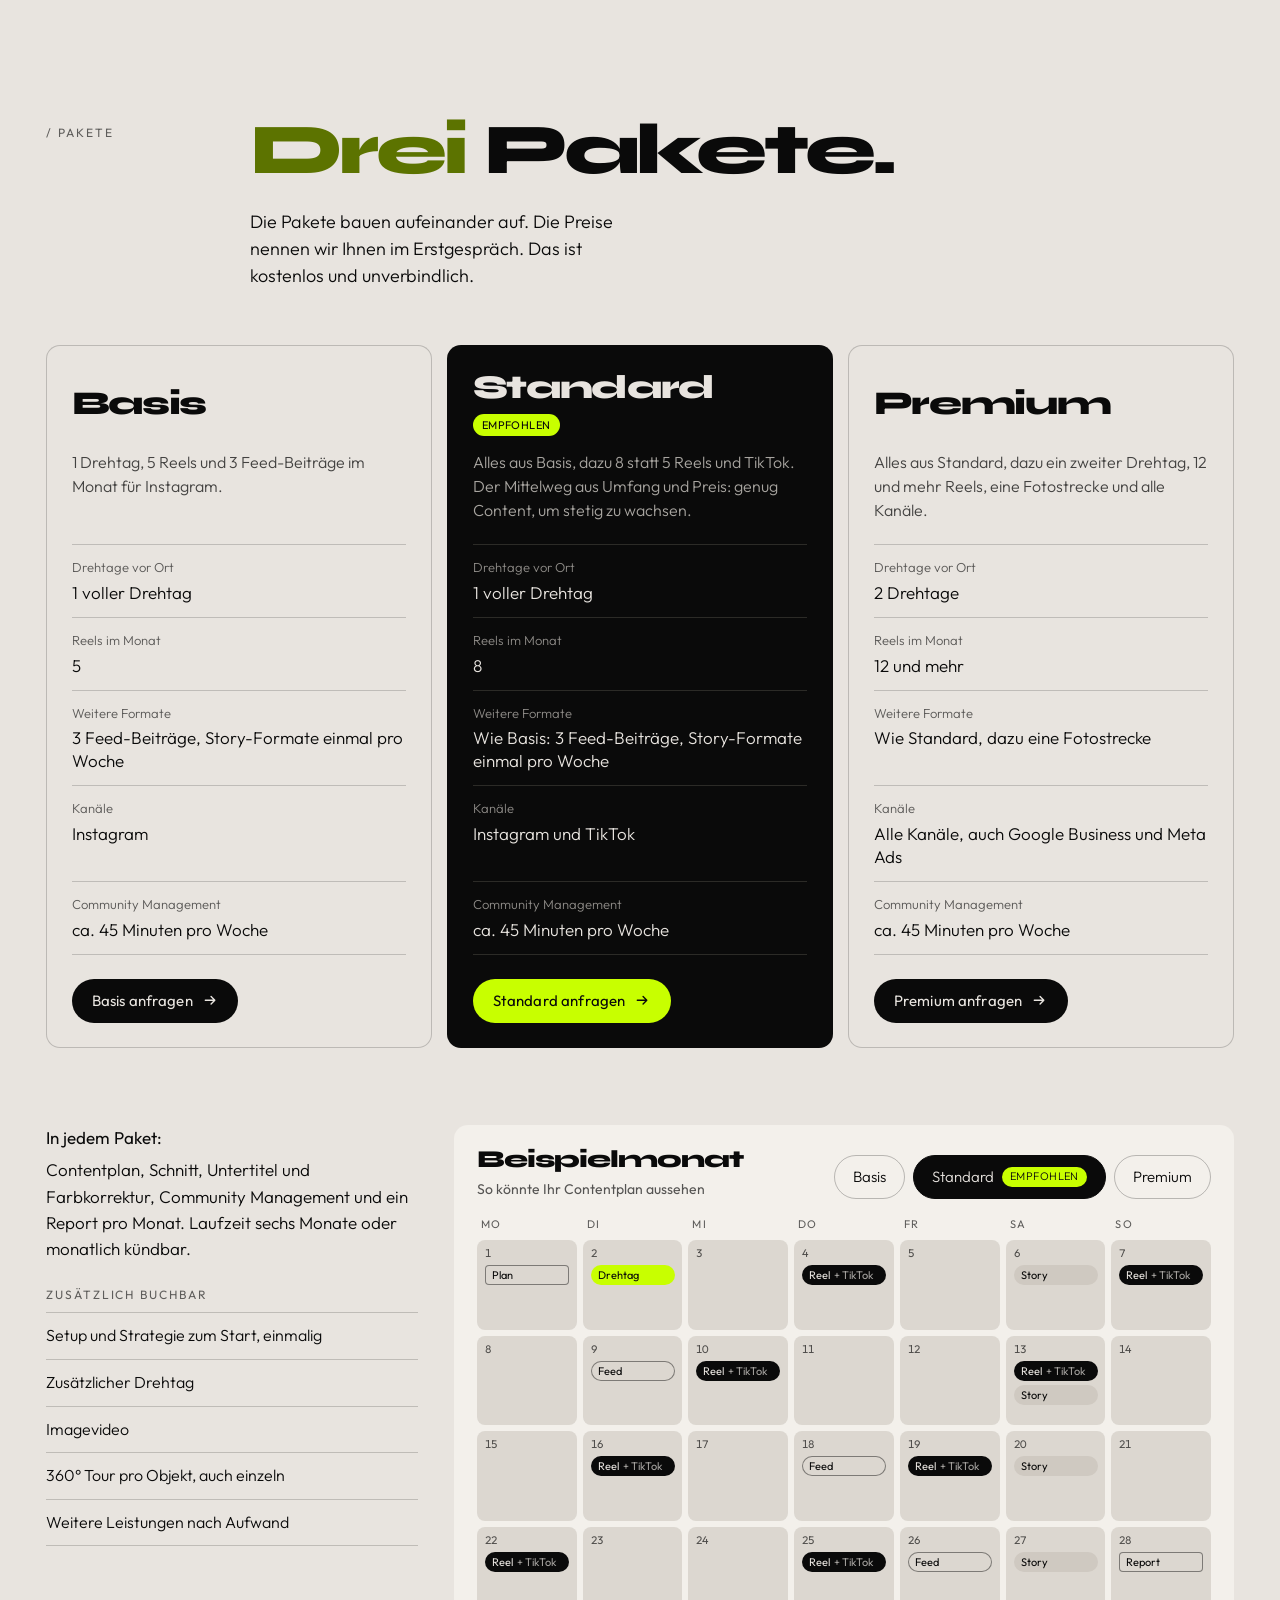
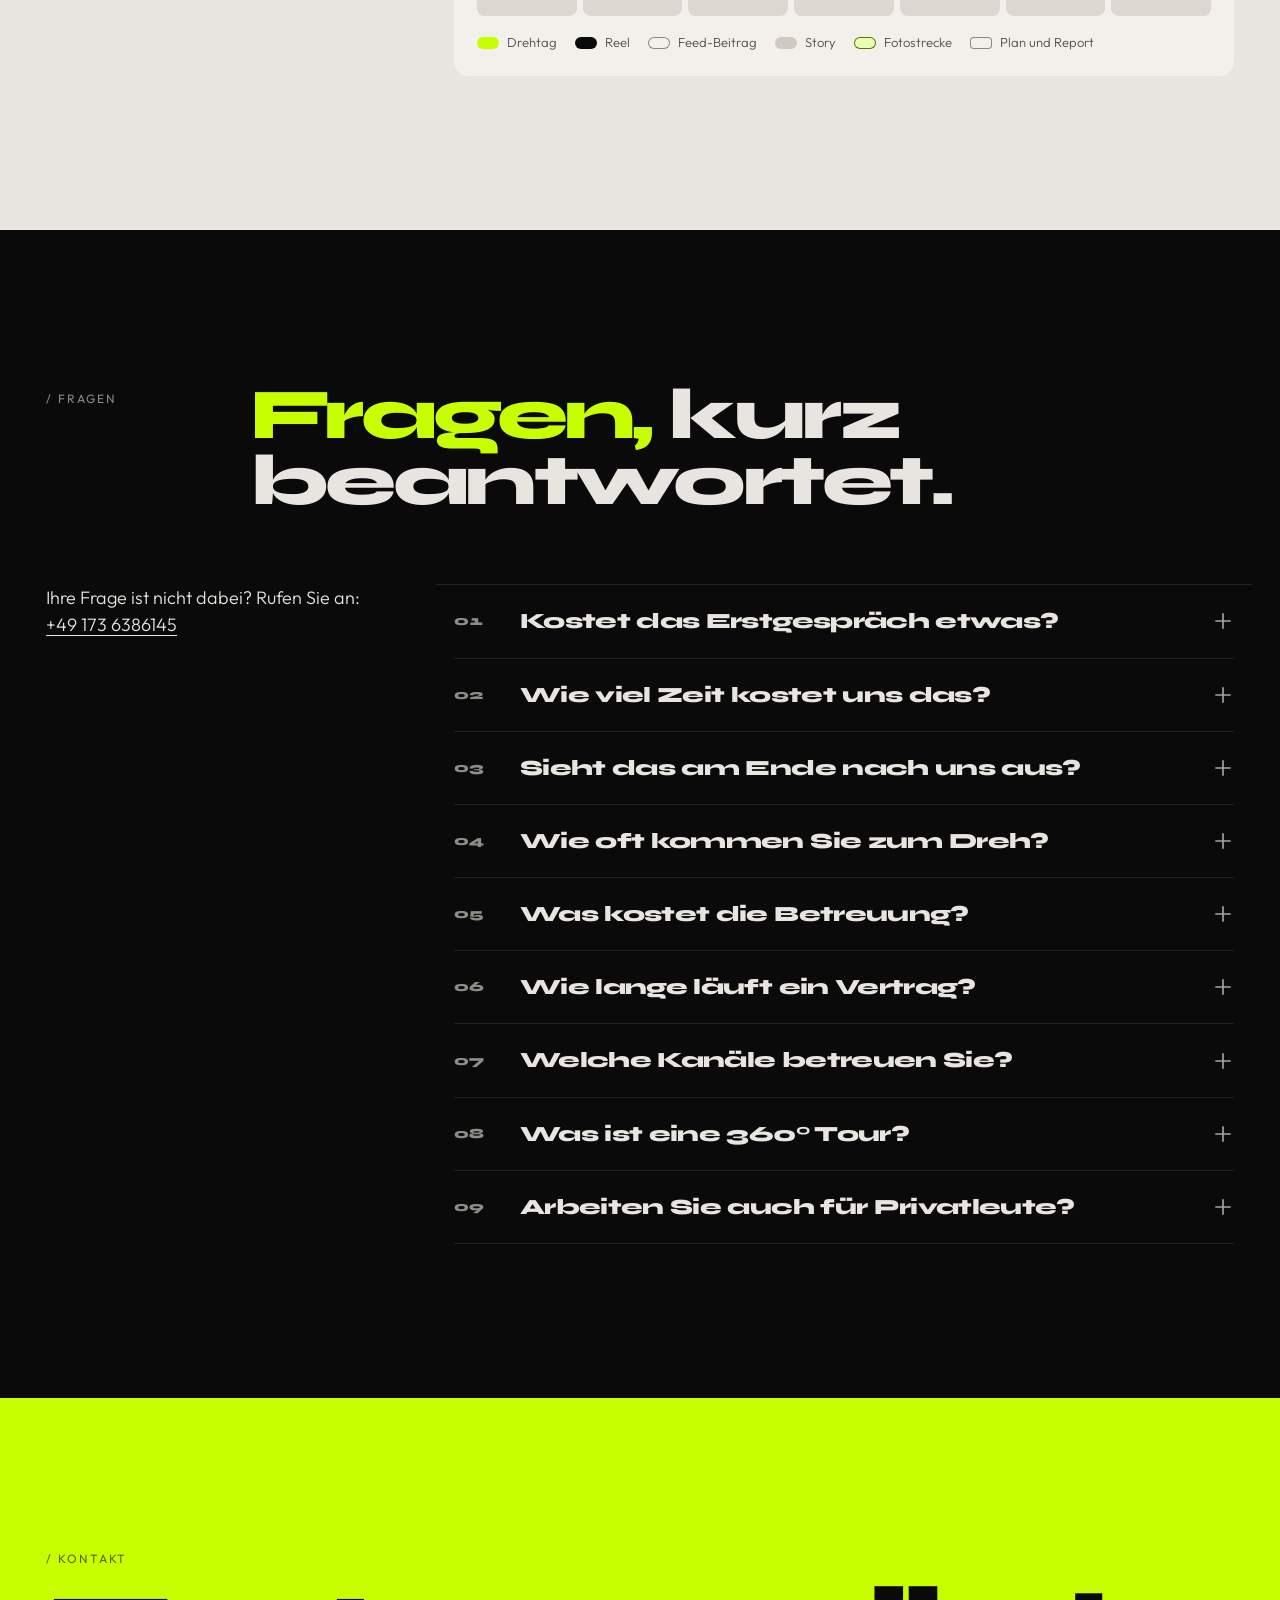
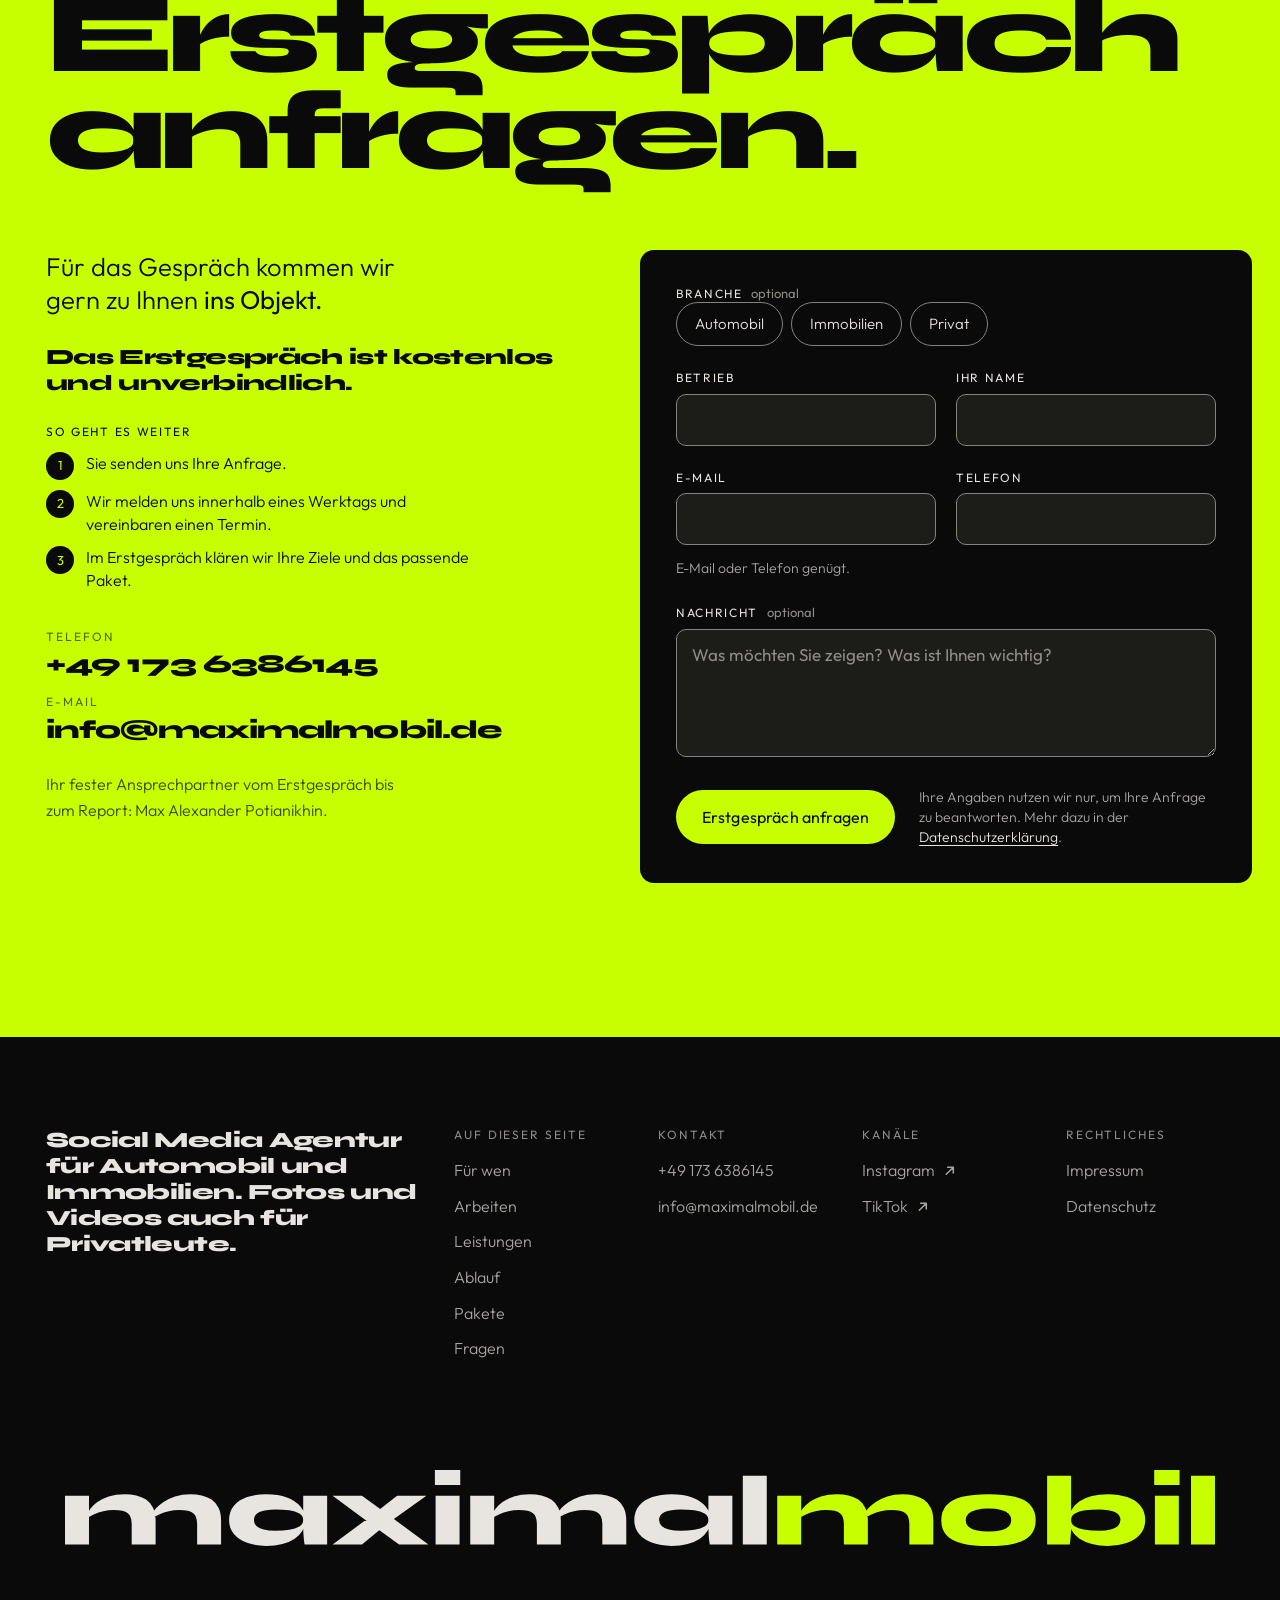
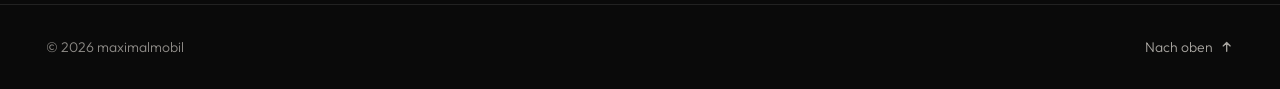
==== commit 0485ff98: "Zwei neue Reels (Toyota Supra, Ferrari 360 Modena), klarere Texte, Porsche umsortiert - Neue Clips a" ====
--- a/index.html
+++ b/index.html
@@ -24,8 +24,8 @@
 <link rel="preload" href="/assets/fonts/syne-800.woff2" as="font" type="font/woff2" crossorigin>
 <link rel="preload" href="/assets/fonts/outfit-300.woff2" as="font" type="font/woff2" crossorigin>
 <link rel="preload" href="/assets/fonts/outfit-400.woff2" as="font" type="font/woff2" crossorigin>
-<link rel="stylesheet" href="/css/style.css?v=2026-10-28-v3c">
-<script src="/js/head.js?v=2026-10-28-v3c"></script>
+<link rel="stylesheet" href="/css/style.css?v=2026-10-29-v3d">
+<script src="/js/head.js?v=2026-10-29-v3d"></script>
 </head>
 <body>
 
@@ -249,14 +249,14 @@
             <figure class="br-media c-1-2">
               <div class="br-frame">
                 <span class="rf rf-tl"></span><span class="rf rf-tr"></span><span class="rf rf-bl"></span><span class="rf rf-br"></span>
-                <img src="/assets/fotos/auto/porsche-seite-w800.webp" width="800" height="1200" alt="Porsche 911 GT3 RS von der Seite an einer Allee" loading="lazy">
+                <img src="/assets/fotos/auto/porsche-stack-w800.webp" width="800" height="1200" alt="Bildmontage: der Porsche 911 GT3 RS mit vervielfachten Rädern und Flügeln" loading="lazy">
               </div>
-              <figcaption>Fotostrecke: Porsche 911 GT3 RS</figcaption>
+              <figcaption>Bildmontage: Porsche 911 GT3 RS</figcaption>
             </figure>
             <div class="br-text c-3-4">
               <p class="br-lead">Für Privatleute mit eigenem Auto.</p>
               <p>Eine Fotostrecke oder ein Video von Ihrem Auto, von uns gedreht und geschnitten. Für Ihr eigenes Profil oder einfach für Sie.</p>
-              <a class="btn btn-line" href="#kontakt" data-ask-branche="privat">Privat anfragen<svg class="i" aria-hidden="true"><use href="#i-arrow"/></svg></a>
+              <a class="btn btn-line" href="#kontakt" data-ask-branche="privat">Als Privatperson anfragen<svg class="i" aria-hidden="true"><use href="#i-arrow"/></svg></a>
             </div>
             <div class="br-list c-5-6">
               <p class="label">Was wir für Sie machen</p>
@@ -333,12 +333,16 @@
         </figure>
       </li>
       <li class="work-item">
-        <figure class="work-fig">
+        <figure class="work-fig" data-hoverplay>
           <div class="work-media">
-            <img src="/assets/fotos/auto/porsche-seite-w800.webp" width="800" height="1200" alt="Porsche 911 GT3 RS von der Seite, geparkt an einer Allee" loading="lazy">
-            <span class="tag tag-on">Fotostrecke</span>
-          </div>
-          <figcaption><span class="work-title">Porsche 911 GT3 RS</span><span class="work-meta">Seitenansicht, Allee</span></figcaption>
+            <video muted playsinline loop preload="none" poster="/assets/videos/auto-ferrari-360.jpg" width="540" height="960" aria-label="Reel: roter Ferrari 360 Modena bei Nacht am Straßenrand, mit Blick auf den Motor, im Format 9:16">
+              <source src="/assets/videos/auto-ferrari-360-s.webm" type="video/webm">
+              <source src="/assets/videos/auto-ferrari-360-s.mp4" type="video/mp4">
+            </video>
+            <span class="tag tag-on">Reel</span>
+            <span class="work-play" aria-hidden="true"><svg class="i"><use href="#i-play"/></svg>0:15</span>
+          </div>
+          <figcaption><span class="work-title">Ferrari 360 Modena</span><span class="work-meta">Bei Nacht, mit Blick auf den Motor</span></figcaption>
         </figure>
       </li>
       <li class="work-item">
@@ -377,12 +381,16 @@
         </figure>
       </li>
       <li class="work-item">
-        <figure class="work-fig">
+        <figure class="work-fig" data-hoverplay>
           <div class="work-media">
-            <img src="/assets/fotos/auto/porsche-stack-w800.webp" width="800" height="1200" alt="Bildmontage: der Porsche 911 GT3 RS mit vervielfachten Rädern und Flügeln" loading="lazy">
-            <span class="tag tag-on">Bildmontage</span>
-          </div>
-          <figcaption><span class="work-title">Porsche 911 GT3 RS</span><span class="work-meta">Vervielfacht, eine Montage</span></figcaption>
+            <video muted playsinline loop preload="none" poster="/assets/videos/auto-supra.jpg" width="540" height="960" aria-label="Reel: weißer Toyota Supra mit blauen Streifen in einer belebten Stadtstraße, im Format 9:16">
+              <source src="/assets/videos/auto-supra-s.webm" type="video/webm">
+              <source src="/assets/videos/auto-supra-s.mp4" type="video/mp4">
+            </video>
+            <span class="tag tag-on">Reel</span>
+            <span class="work-play" aria-hidden="true"><svg class="i"><use href="#i-play"/></svg>0:14</span>
+          </div>
+          <figcaption><span class="work-title">Toyota Supra</span><span class="work-meta">Tagsüber in der Stadt</span></figcaption>
         </figure>
       </li>
     </ul>
@@ -396,14 +404,14 @@
     </div>
     <div class="wrap cols sec-body">
       <div class="svc-side c-1-2">
-        <p class="lead" data-reveal>Konzept, Dreh, Schnitt, Posting und Community. Ein fester Ansprechpartner vom Erstgespräch bis zum Report.</p>
+        <p class="lead" data-reveal>Konzept, Dreh, Schnitt, Posting und Community Management. Ein fester Ansprechpartner vom Erstgespräch bis zum Report.</p>
         <a class="link-arrow" href="#pakete" data-reveal>Zu den Paketen<svg class="i" aria-hidden="true"><use href="#i-arrow"/></svg></a>
       </div>
       <ol class="svc-list c-3-6">
         <li class="svc" data-reveal>
           <span class="svc-n">01</span>
           <h3 class="svc-t">Strategie</h3>
-          <div class="svc-b"><p>Zielgruppe, Positionierung, Contentsäulen und Formate. Wir legen fest, wofür Ihre Kanäle stehen sollen. Das Setup buchen Sie einmalig zum Start dazu.</p></div>
+          <div class="svc-b"><p>Zielgruppe, Positionierung, Contentsäulen und Formate. Gemeinsam mit Ihnen legen wir fest, wofür Ihre Kanäle stehen. Das Setup buchen Sie einmalig zum Start dazu.</p></div>
         </li>
         <li class="svc" data-reveal>
           <span class="svc-n">02</span>
@@ -418,7 +426,7 @@
         <li class="svc" data-reveal>
           <span class="svc-n">04</span>
           <h3 class="svc-t">Community Management</h3>
-          <div class="svc-b"><p>Wir kümmern uns um Kommentare und Direktnachrichten, damit keine Frage liegen bleibt.</p></div>
+          <div class="svc-b"><p>Wir beantworten Kommentare und Direktnachrichten auf Ihren Kanälen. In jedem Paket sind dafür ca. 45 Minuten pro Woche eingeplant.</p></div>
         </li>
         <li class="svc" data-reveal>
           <span class="svc-n">05</span>
@@ -440,7 +448,7 @@
       <div class="proof-num c-1-4">
         <p class="label" data-reveal>/ Reichweite</p>
         <h2 class="proof-h" id="proof-title"><span class="big">60.000+</span><span class="unit">Follower</span></h2>
-        <p class="lead" data-reveal>So viele Menschen folgen unserem eigenen Profil.</p>
+        <p class="lead" data-reveal>So viele Menschen folgen einer weiteren Seite, die wir selbst betreiben.</p>
         <dl class="proof-facts" data-reveal>
           <div><dt>Plattform</dt><dd>Instagram</dd></div>
           <div><dt>Bereich</dt><dd>Automobil</dd></div>
@@ -526,7 +534,7 @@
       <h2 class="h2 c-2-6" id="pakete-title"><span class="ac">Drei</span> Pakete.</h2>
     </div>
     <div class="wrap cols pk-intro">
-      <p class="lead c-2-4">Die Pakete bauen aufeinander auf. Die Preise nennen wir Ihnen im Erstgespräch, kostenlos und unverbindlich.</p>
+      <p class="lead c-2-4">Die Pakete bauen aufeinander auf. Die Preise nennen wir Ihnen im Erstgespräch. Das ist kostenlos und unverbindlich.</p>
     </div>
 
     <div class="wrap">
@@ -631,7 +639,7 @@
         </details>
         <details class="qa" data-reveal>
           <summary><span class="qa-n">02</span><span class="qa-q">Wie viel Zeit kostet uns das?</span><svg class="i qa-i" aria-hidden="true"><use href="#i-plus"/></svg></summary>
-          <div class="qa-a"><p>Das Erstgespräch, die Drehtage in Ihrem Betrieb und ein kurzer Blick auf Contentplan und Beiträge. Alles andere übernehmen wir: Schnitt, Untertitel, Farbkorrektur, Posting, Kommentare und Nachrichten.</p></div>
+          <div class="qa-a"><p>Ihre Zeit brauchen wir für das Erstgespräch, die Drehtage in Ihrem Betrieb und einen kurzen Blick auf Contentplan und Beiträge. Alles andere übernehmen wir: Schnitt, Untertitel, Farbkorrektur, Posting, Kommentare und Nachrichten.</p></div>
         </details>
         <details class="qa" data-reveal>
           <summary><span class="qa-n">03</span><span class="qa-q">Sieht das am Ende nach uns aus?</span><svg class="i qa-i" aria-hidden="true"><use href="#i-plus"/></svg></summary>
@@ -643,7 +651,7 @@
         </details>
         <details class="qa" data-reveal>
           <summary><span class="qa-n">05</span><span class="qa-q">Was kostet die Betreuung?</span><svg class="i qa-i" aria-hidden="true"><use href="#i-plus"/></svg></summary>
-          <div class="qa-a"><p>Das hängt vom Paket ab. Die Preise nennen wir Ihnen im Erstgespräch, das kostenlos und unverbindlich ist. Als Kleinunternehmer nach § 19 UStG berechnen wir keine Umsatzsteuer.</p></div>
+          <div class="qa-a"><p>Das hängt vom Paket ab. Die Preise nennen wir Ihnen im Erstgespräch. Als Kleinunternehmer nach § 19 UStG berechnen wir keine Umsatzsteuer.</p></div>
         </details>
         <details class="qa" data-reveal>
           <summary><span class="qa-n">06</span><span class="qa-q">Wie lange läuft ein Vertrag?</span><svg class="i qa-i" aria-hidden="true"><use href="#i-plus"/></svg></summary>
@@ -679,7 +687,7 @@
           <h3 class="f-label">So geht es weiter</h3>
           <ol>
             <li>Sie senden uns Ihre Anfrage.</li>
-            <li>Wir melden uns bei Ihnen und vereinbaren einen Termin.</li>
+            <li>Wir melden uns innerhalb eines Werktags und vereinbaren einen Termin.</li>
             <li>Im Erstgespräch klären wir Ihre Ziele und das passende Paket.</li>
           </ol>
         </div>
@@ -795,6 +803,6 @@
   <a class="mbar-tel" href="tel:+491736386145" aria-label="Anrufen: +49 173 6386145"><svg class="i" aria-hidden="true"><use href="#i-phone"/></svg></a>
 </div>
 
-<script src="/js/main.js?v=2026-10-28-v3c" defer></script>
+<script src="/js/main.js?v=2026-10-29-v3d" defer></script>
 </body>
 </html>
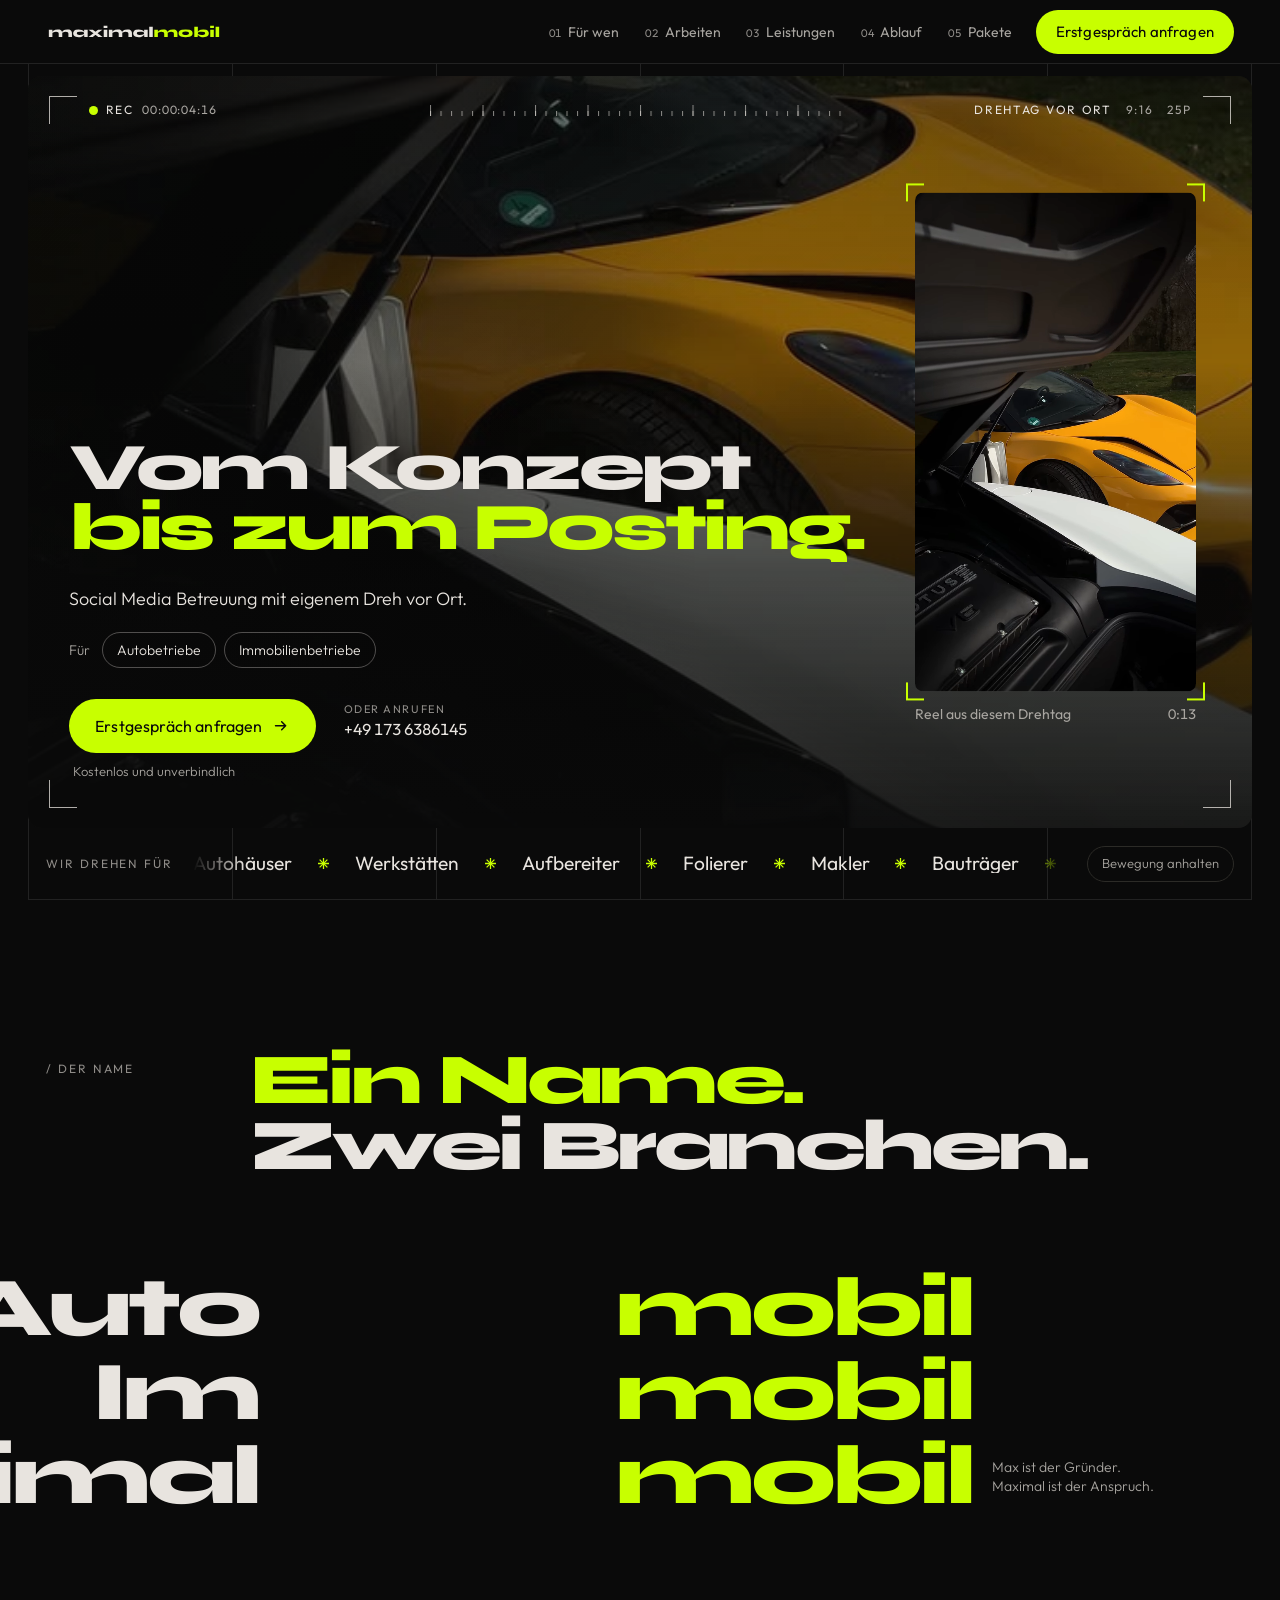
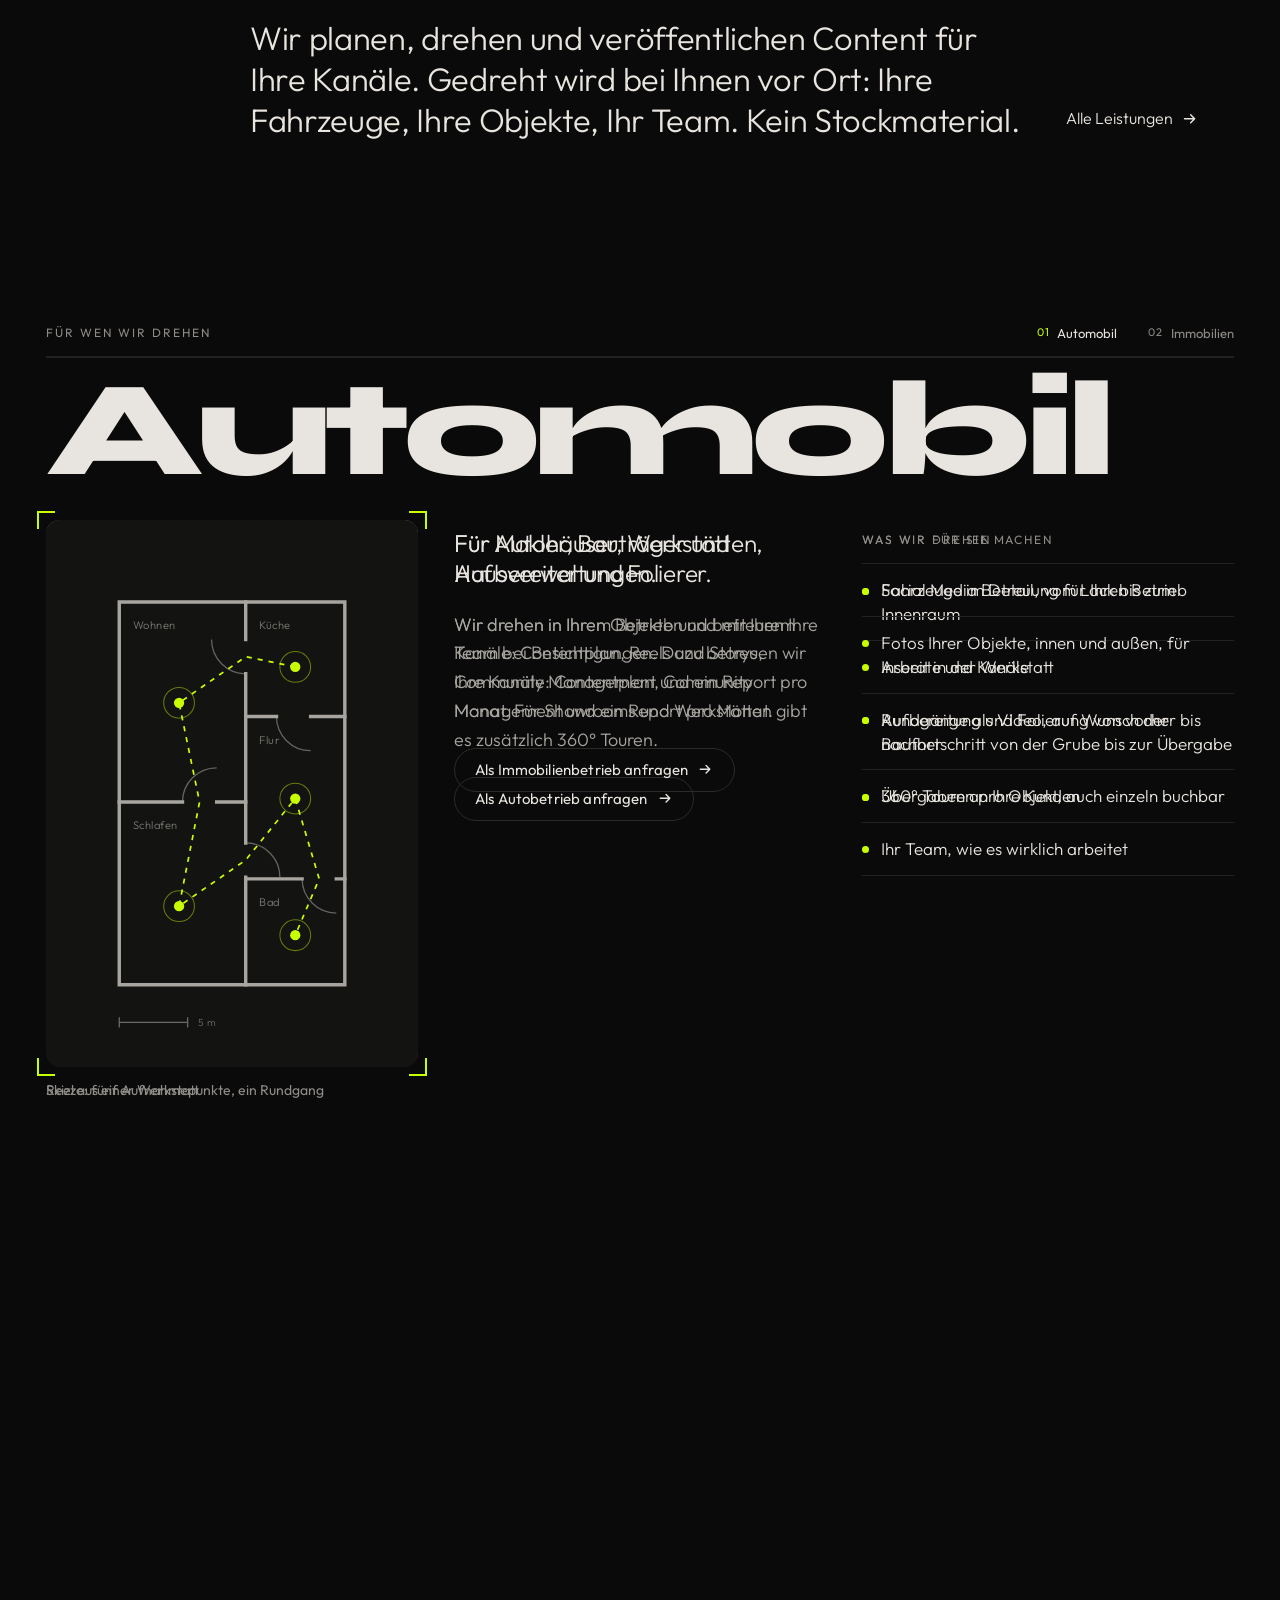
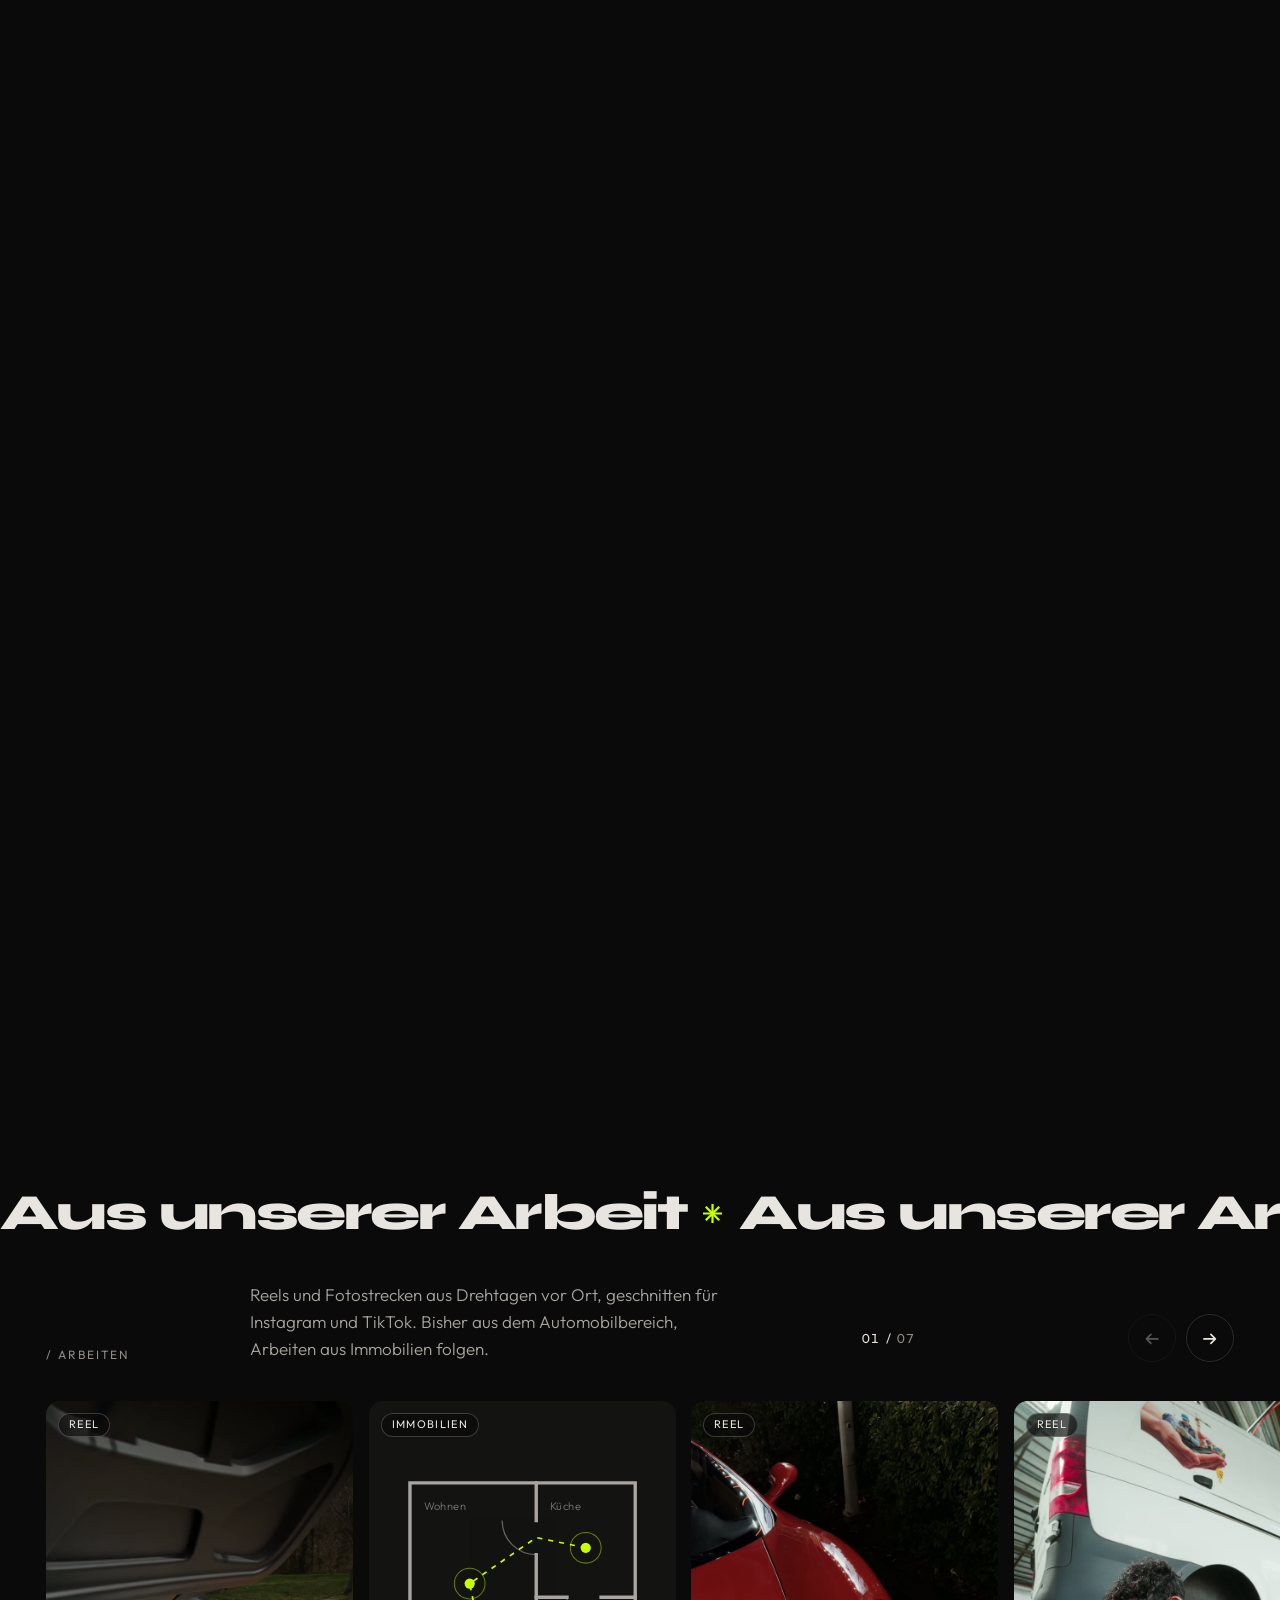
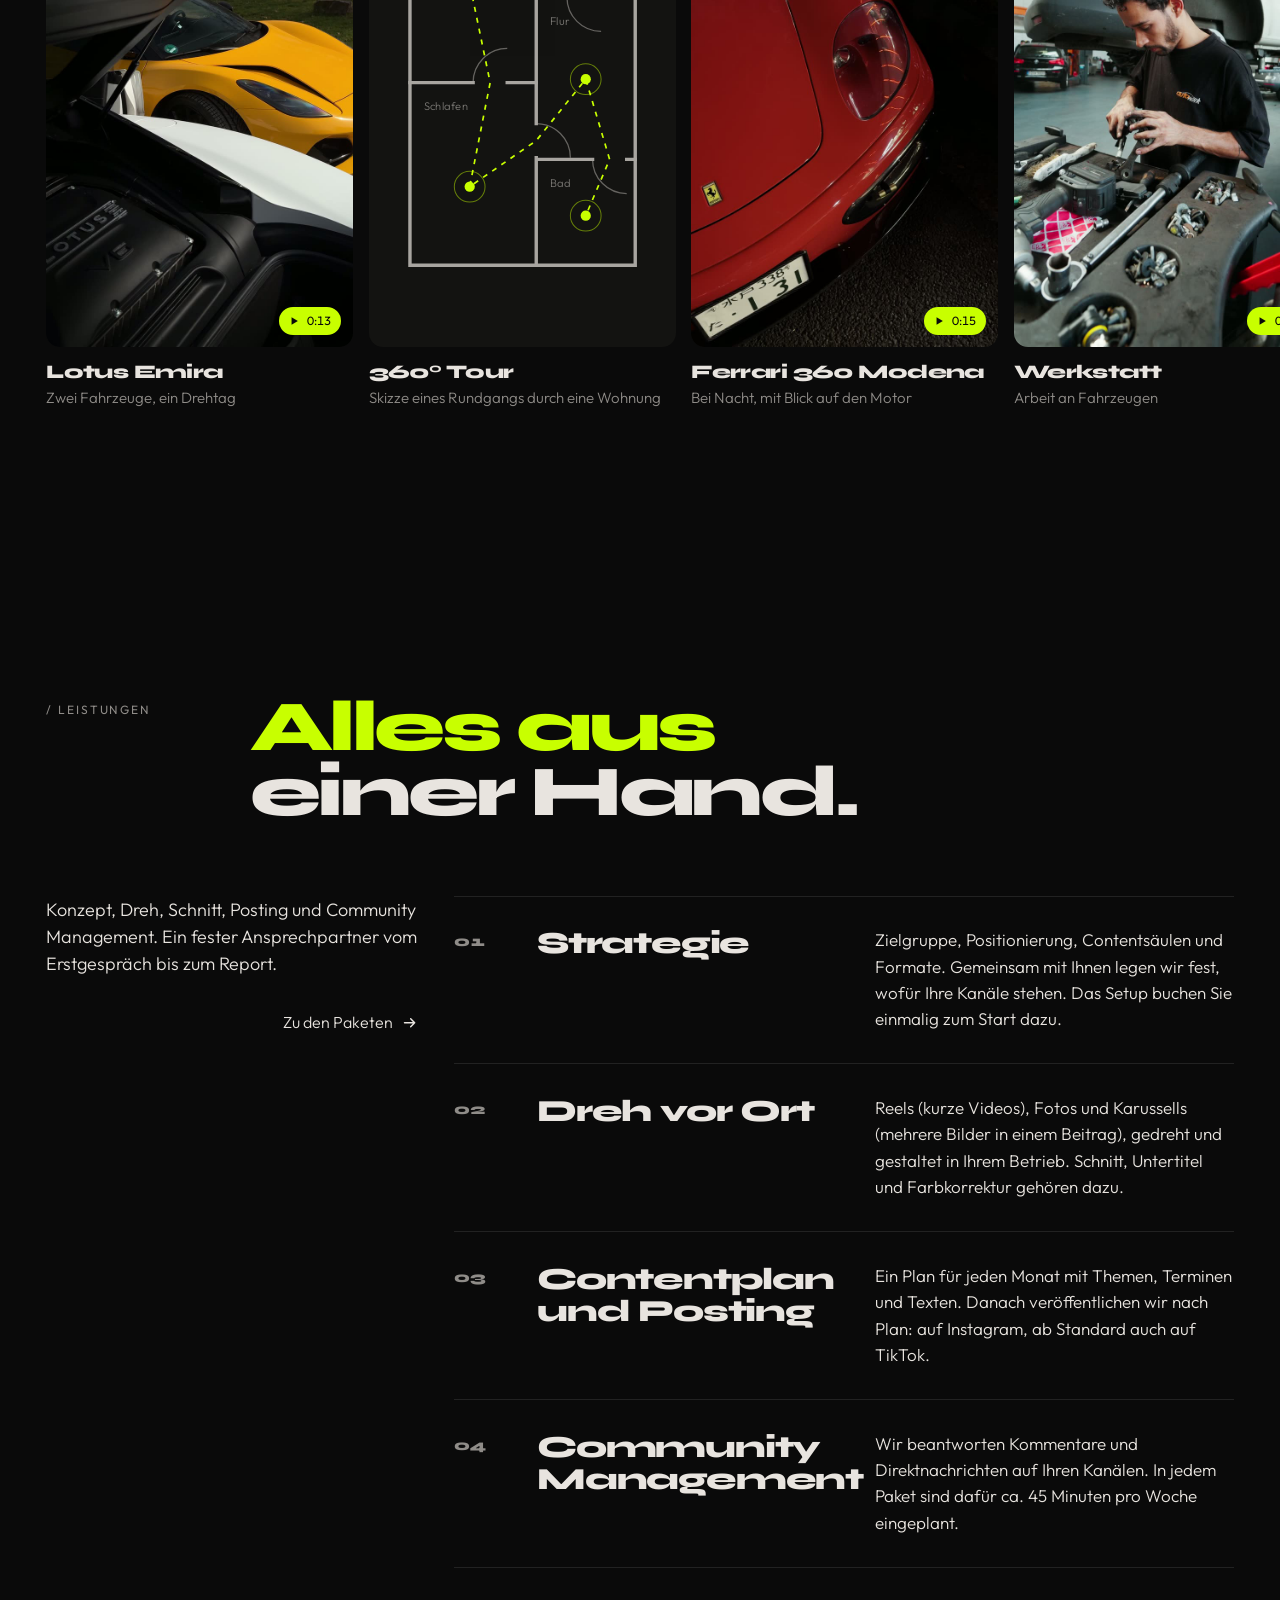
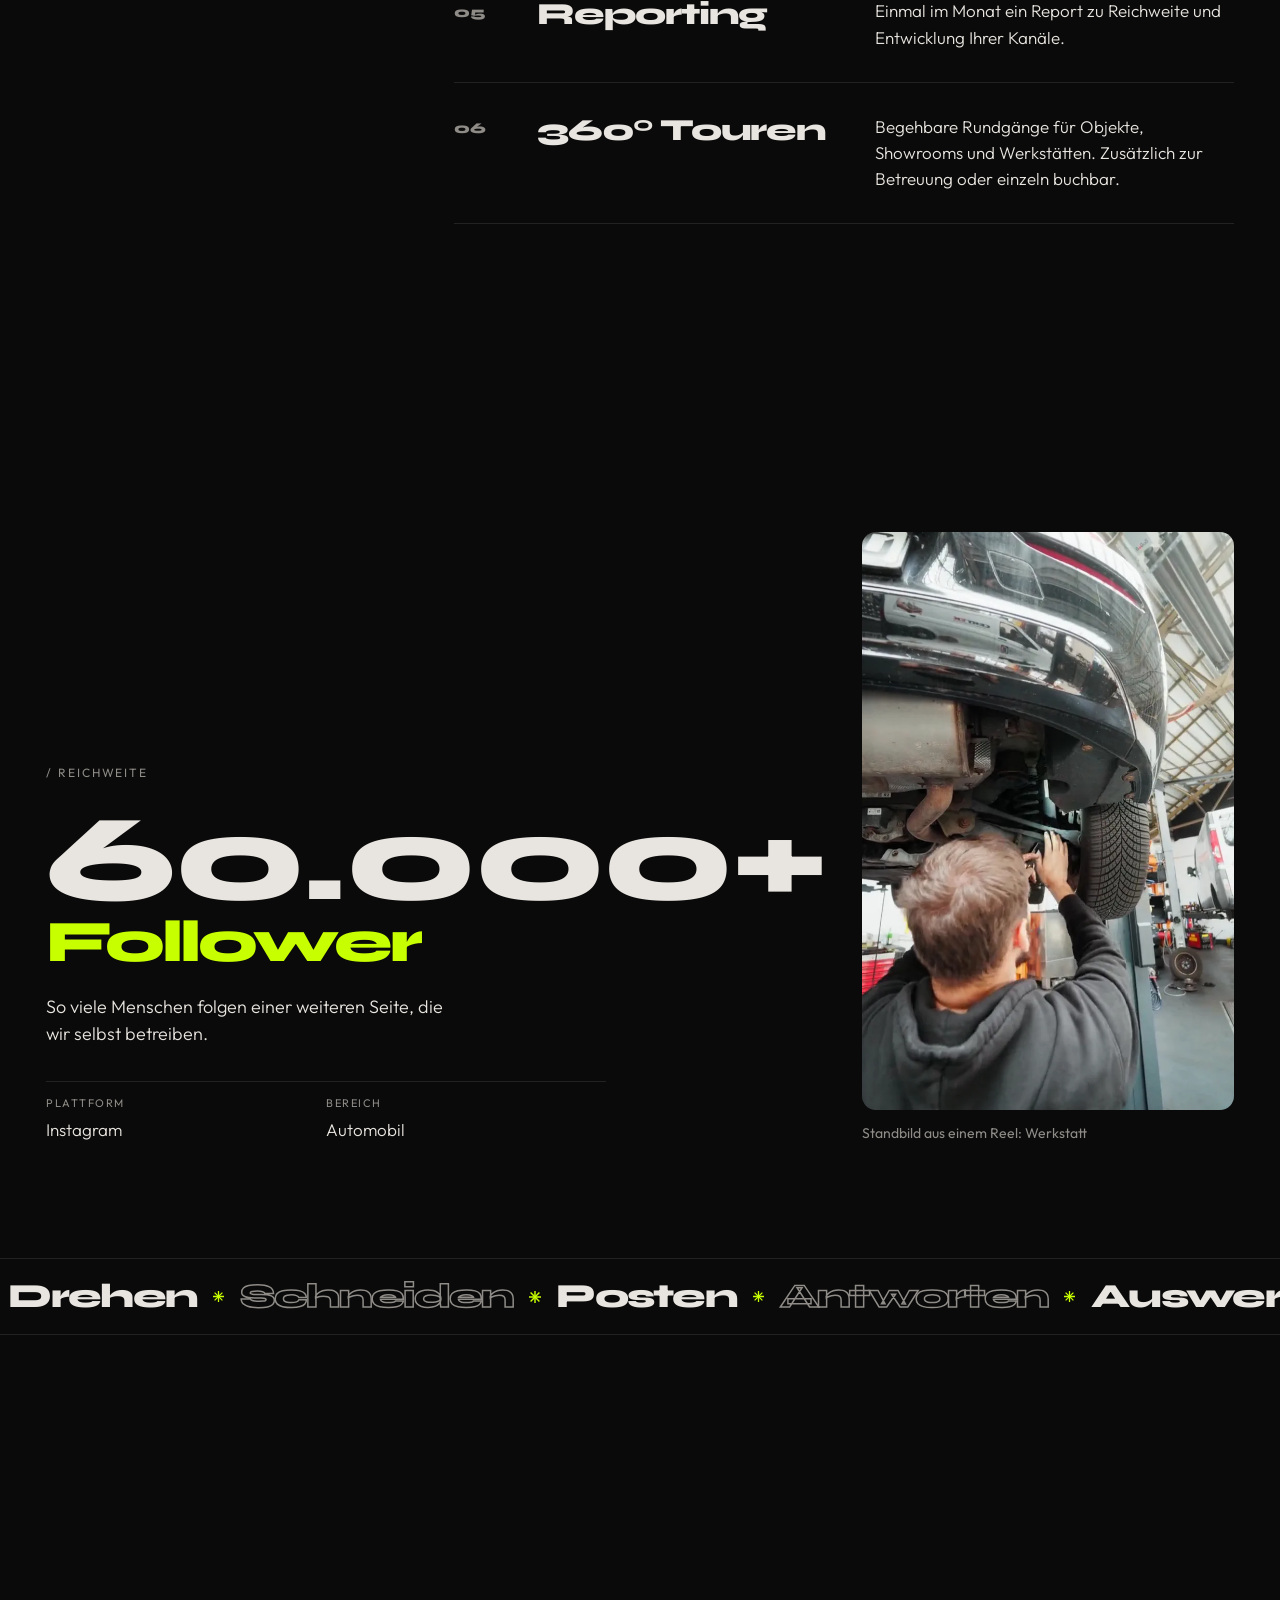
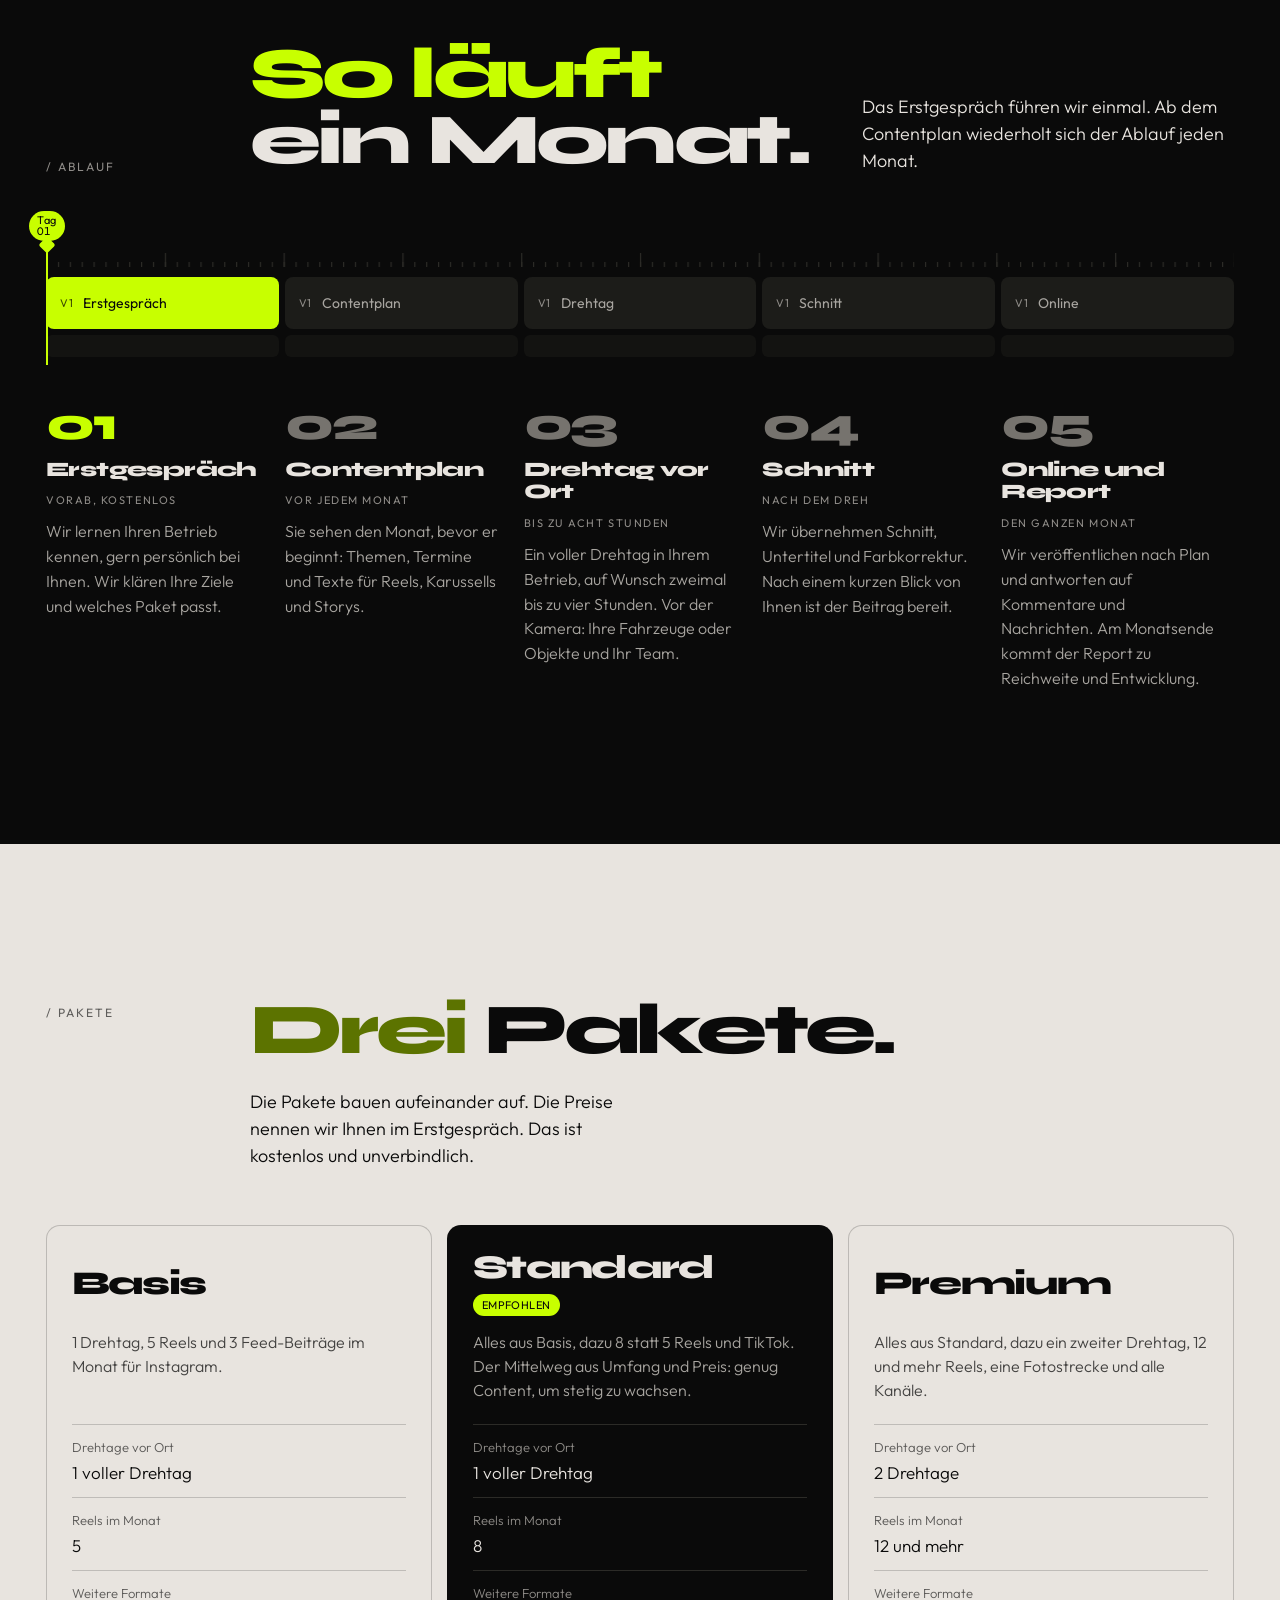
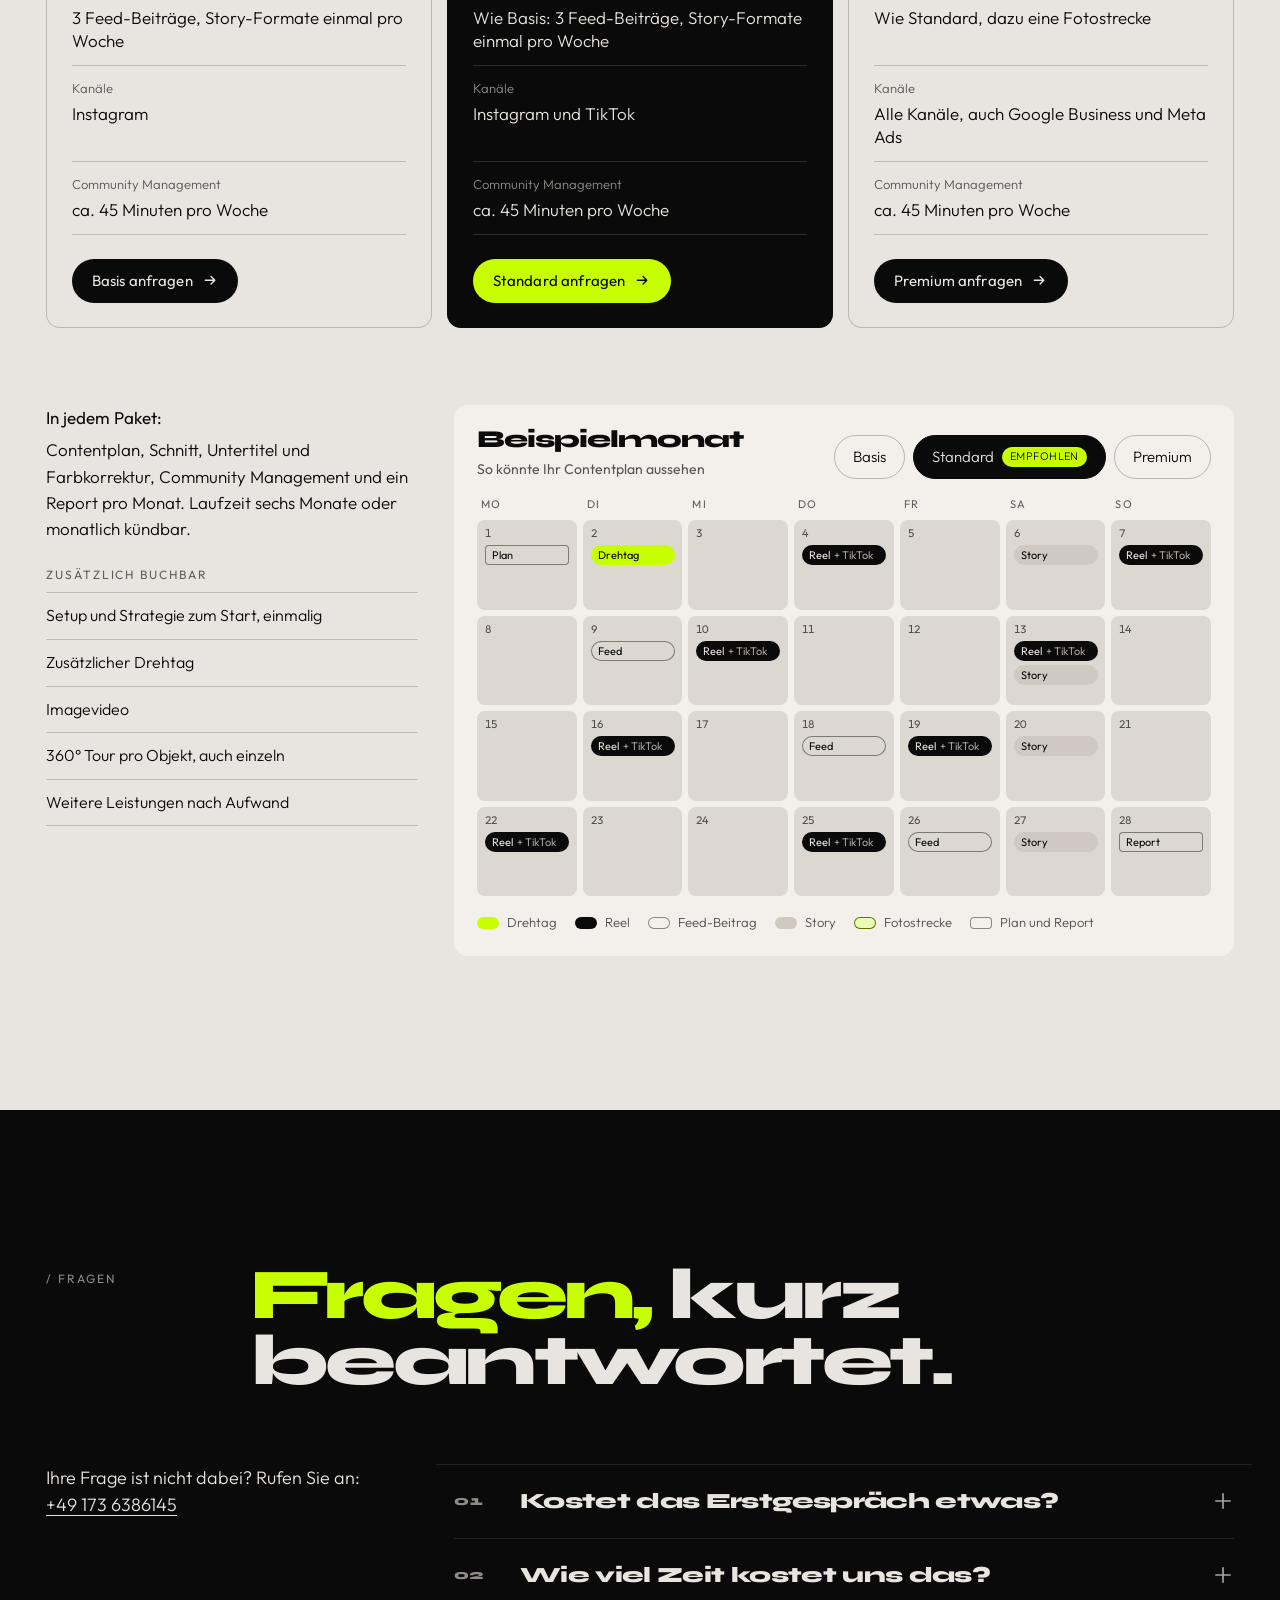
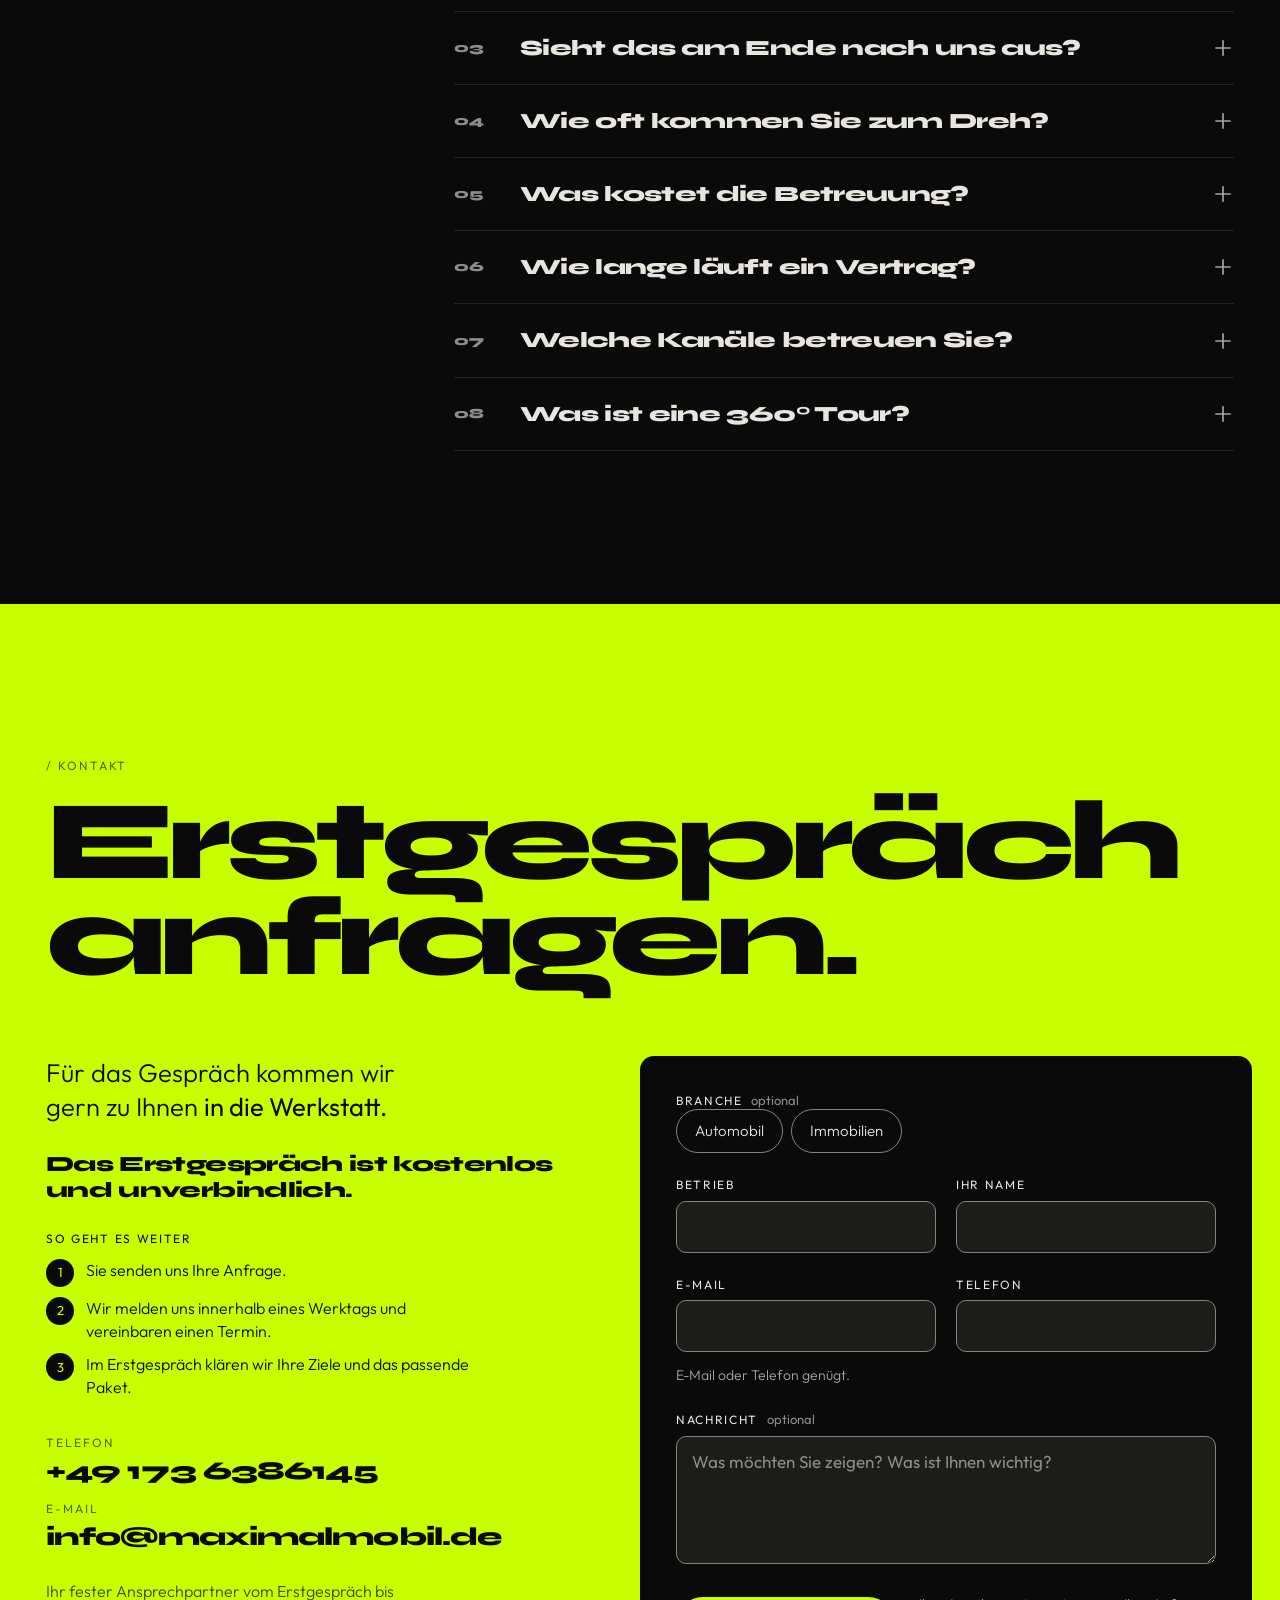
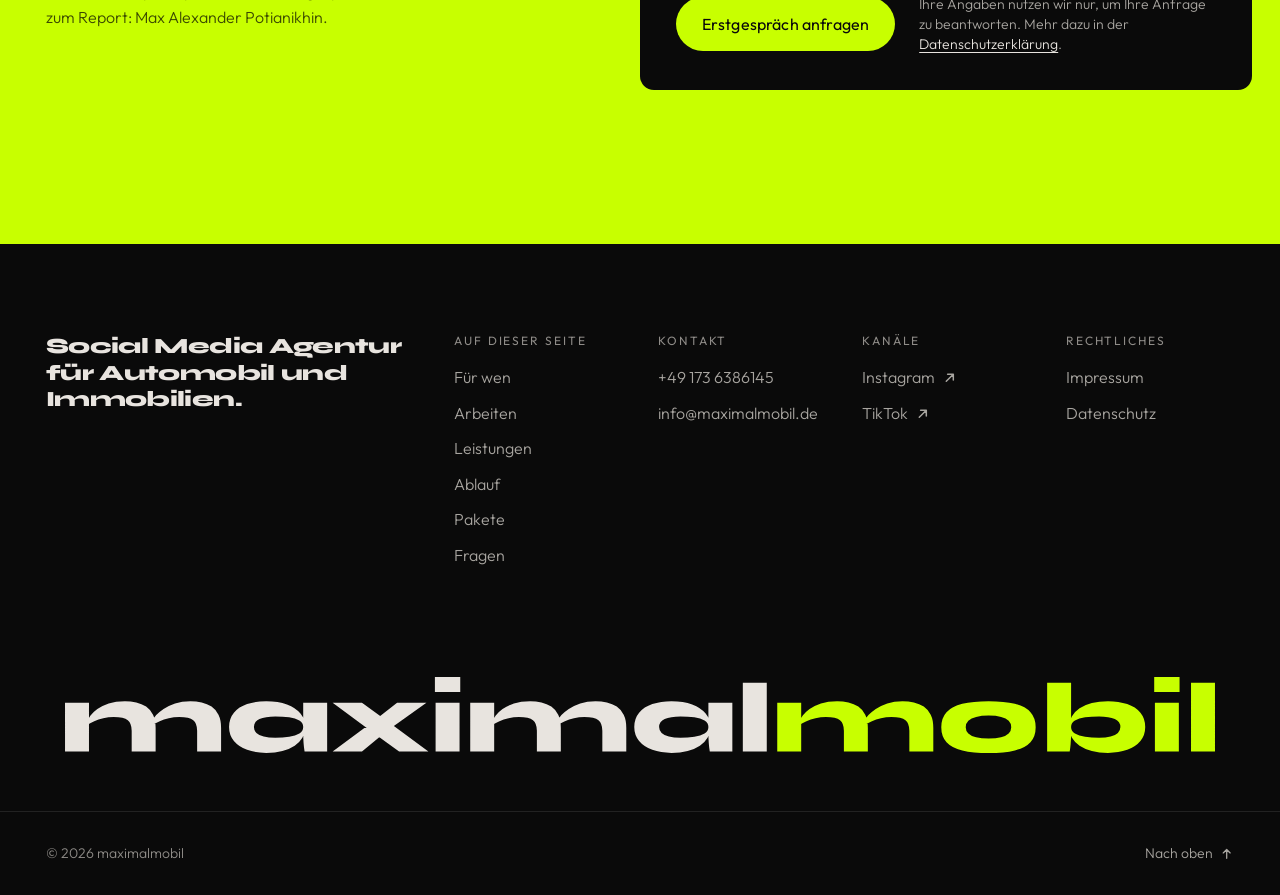
==== commit 2b17f029: "Angebot für Privatleute entfernt - Privat-Abschnitt, Formular-Branche "Privat" und Privat-Logik in m" ====
--- a/index.html
+++ b/index.html
@@ -4,7 +4,7 @@
 <meta charset="utf-8">
 <meta name="viewport" content="width=device-width, initial-scale=1">
 <title>maximalmobil – Social Media Agentur für Automobil und Immobilien</title>
-<meta name="description" content="Social Media Betreuung mit eigenem Dreh vor Ort für Autohäuser, Werkstätten, Aufbereiter, Folierer, Makler, Bauträger und Hausverwaltungen. Dazu 360° Touren sowie Fotos und Videos vom eigenen Auto für Privatleute.">
+<meta name="description" content="Social Media Betreuung mit eigenem Dreh vor Ort für Autohäuser, Werkstätten, Aufbereiter, Folierer, Makler, Bauträger und Hausverwaltungen. Dazu 360° Touren für Objekte, Showrooms und Werkstätten.">
 <meta name="theme-color" content="#0a0a0a">
 <meta name="color-scheme" content="dark">
 <link rel="canonical" href="https://maximalmobil.de/">
@@ -24,8 +24,8 @@
 <link rel="preload" href="/assets/fonts/syne-800.woff2" as="font" type="font/woff2" crossorigin>
 <link rel="preload" href="/assets/fonts/outfit-300.woff2" as="font" type="font/woff2" crossorigin>
 <link rel="preload" href="/assets/fonts/outfit-400.woff2" as="font" type="font/woff2" crossorigin>
-<link rel="stylesheet" href="/css/style.css?v=2026-10-29-v3d">
-<script src="/js/head.js?v=2026-10-29-v3d"></script>
+<link rel="stylesheet" href="/css/style.css?v=2026-10-31-v3e">
+<script src="/js/head.js?v=2026-10-31-v3e"></script>
 </head>
 <body>
 
@@ -94,7 +94,7 @@
       <div class="hero-copy">
         <h1 class="display" id="hero-title"><span class="ln"><span>Vom Konzept</span></span> <span class="ln ln-lime"><span>bis zum Posting.</span></span></h1>
         <p class="hero-sub">Social Media Betreuung mit eigenem Dreh vor Ort.</p>
-        <p class="hero-for"><span>Für</span><a href="#br-auto" data-jump="0">Autobetriebe</a><a href="#br-immo" data-jump="1">Immobilienbetriebe</a><a href="#br-privat" data-jump="2">Privatleute</a></p>
+        <p class="hero-for"><span>Für</span><a href="#br-auto" data-jump="0">Autobetriebe</a><a href="#br-immo" data-jump="1">Immobilienbetriebe</a></p>
         <div class="hero-act">
           <div class="cta-stack">
             <a class="btn btn-lime btn-lg" href="#kontakt">Erstgespräch anfragen<svg class="i" aria-hidden="true"><use href="#i-arrow"/></svg></a>
@@ -109,10 +109,10 @@
       <p class="band-label">Wir drehen für</p>
       <div class="marquee" data-marquee>
         <ul class="marquee-row">
-          <li>Autohäuser</li><li>Werkstätten</li><li>Aufbereiter</li><li>Folierer</li><li>Makler</li><li>Bauträger</li><li>Hausverwaltungen</li><li>Privatleute mit eigenem Auto</li>
+          <li>Autohäuser</li><li>Werkstätten</li><li>Aufbereiter</li><li>Folierer</li><li>Makler</li><li>Bauträger</li><li>Hausverwaltungen</li><li aria-hidden="true">Autohäuser</li><li aria-hidden="true">Werkstätten</li><li aria-hidden="true">Aufbereiter</li><li aria-hidden="true">Folierer</li><li aria-hidden="true">Makler</li><li aria-hidden="true">Bauträger</li><li aria-hidden="true">Hausverwaltungen</li>
         </ul>
         <ul class="marquee-row" aria-hidden="true">
-          <li>Autohäuser</li><li>Werkstätten</li><li>Aufbereiter</li><li>Folierer</li><li>Makler</li><li>Bauträger</li><li>Hausverwaltungen</li><li>Privatleute mit eigenem Auto</li>
+          <li>Autohäuser</li><li>Werkstätten</li><li>Aufbereiter</li><li>Folierer</li><li>Makler</li><li>Bauträger</li><li>Hausverwaltungen</li><li>Autohäuser</li><li>Werkstätten</li><li>Aufbereiter</li><li>Folierer</li><li>Makler</li><li>Bauträger</li><li>Hausverwaltungen</li>
         </ul>
       </div>
       <button class="still-btn" type="button" aria-pressed="false" data-still>Bewegung anhalten</button>
@@ -149,7 +149,6 @@
         <ol class="br-ruler" aria-hidden="true">
           <li data-pin-mark><span>01</span>Automobil</li>
           <li data-pin-mark><span>02</span>Immobilien</li>
-          <li data-pin-mark><span>03</span>Privat</li>
         </ol>
         <span class="br-progress" aria-hidden="true"><span data-pin-bar></span></span>
       </div>
@@ -242,31 +241,6 @@
             </div>
           </div>
         </article>
-
-        <article class="br-panel" data-pin-panel aria-labelledby="br-privat">
-          <div class="wrap cols">
-            <h3 class="br-title c-1-6" id="br-privat"><span>Privat</span></h3>
-            <figure class="br-media c-1-2">
-              <div class="br-frame">
-                <span class="rf rf-tl"></span><span class="rf rf-tr"></span><span class="rf rf-bl"></span><span class="rf rf-br"></span>
-                <img src="/assets/fotos/auto/porsche-stack-w800.webp" width="800" height="1200" alt="Bildmontage: der Porsche 911 GT3 RS mit vervielfachten Rädern und Flügeln" loading="lazy">
-              </div>
-              <figcaption>Bildmontage: Porsche 911 GT3 RS</figcaption>
-            </figure>
-            <div class="br-text c-3-4">
-              <p class="br-lead">Für Privatleute mit eigenem Auto.</p>
-              <p>Eine Fotostrecke oder ein Video von Ihrem Auto, von uns gedreht und geschnitten. Für Ihr eigenes Profil oder einfach für Sie.</p>
-              <a class="btn btn-line" href="#kontakt" data-ask-branche="privat">Als Privatperson anfragen<svg class="i" aria-hidden="true"><use href="#i-arrow"/></svg></a>
-            </div>
-            <div class="br-list c-5-6">
-              <p class="label">Was wir für Sie machen</p>
-              <ul>
-                <li>Eine Fotostrecke von Ihrem Auto</li>
-                <li>Einen Videodreh, zum Beispiel als Reel im Format 9:16</li>
-              </ul>
-            </div>
-          </div>
-        </article>
       </div>
     </div>
   </section>
@@ -665,10 +639,6 @@
           <summary><span class="qa-n">08</span><span class="qa-q">Was ist eine 360° Tour?</span><svg class="i qa-i" aria-hidden="true"><use href="#i-plus"/></svg></summary>
           <div class="qa-a"><p>Ein Rundgang durch Ihr Objekt, Ihren Showroom oder Ihre Werkstatt, den Interessenten selbst am Bildschirm begehen. Sie buchen ihn pro Objekt, zusätzlich zur Betreuung oder einzeln.</p></div>
         </details>
-        <details class="qa" data-reveal>
-          <summary><span class="qa-n">09</span><span class="qa-q">Arbeiten Sie auch für Privatleute?</span><svg class="i qa-i" aria-hidden="true"><use href="#i-plus"/></svg></summary>
-          <div class="qa-a"><p>Ja. Für Privatleute machen wir Fotostrecken und Videodrehs vom eigenen Auto.</p></div>
-        </details>
       </div>
     </div>
   </section>
@@ -704,7 +674,6 @@
           <div class="choices">
             <label class="choice"><input type="radio" name="branche" value="Automobil"><span>Automobil</span></label>
             <label class="choice"><input type="radio" name="branche" value="Immobilien"><span>Immobilien</span></label>
-            <label class="choice"><input type="radio" name="branche" value="Privat"><span>Privat</span></label>
           </div>
         </fieldset>
 
@@ -713,7 +682,7 @@
           <p class="pick" data-paket-chip hidden><span>Paket: <strong data-paket-name></strong></span><button type="button" class="pick-x" data-paket-remove><svg class="i" aria-hidden="true"><use href="#i-close"/></svg><span class="sr-only">Paket entfernen</span></button></p>
         </div>
 
-        <div class="field half" data-betrieb-field>
+        <div class="field half">
           <label class="f-label" for="f-betrieb">Betrieb</label>
           <input id="f-betrieb" name="betrieb" type="text" autocomplete="organization" maxlength="120" required aria-describedby="e-betrieb">
           <p class="err" id="e-betrieb" hidden>Bitte nennen Sie den Namen Ihres Betriebs.</p>
@@ -761,7 +730,7 @@
 <footer class="ft">
   <div class="wrap cols ft-cols">
     <div class="ft-col c-1-2">
-      <p class="ft-claim">Social Media Agentur für Automobil und Immobilien. Fotos und Videos auch für Privatleute.</p>
+      <p class="ft-claim">Social Media Agentur für Automobil und Immobilien.</p>
     </div>
     <nav class="ft-col c-3" aria-label="Auf dieser Seite">
       <p class="label">Auf dieser Seite</p>
@@ -803,6 +772,6 @@
   <a class="mbar-tel" href="tel:+491736386145" aria-label="Anrufen: +49 173 6386145"><svg class="i" aria-hidden="true"><use href="#i-phone"/></svg></a>
 </div>
 
-<script src="/js/main.js?v=2026-10-29-v3d" defer></script>
+<script src="/js/main.js?v=2026-10-31-v3e" defer></script>
 </body>
 </html>
--- a/css/style.css
+++ b/css/style.css
@@ -287,7 +287,7 @@
 .br-list li::before{content:"";flex:none;width:7px;height:7px;margin-top:.55em;border-radius:50%;background:var(--lime)}
 
 /* Angepinnt (nur Desktop mit Skript) */
-.br.is-pin{height:calc(100svh * 3.4)}
+.br.is-pin{height:calc(100svh * 2.6)}
 .br.is-pin .br-stage{position:sticky;top:var(--head);height:calc(100svh - var(--head));padding-top:clamp(20px,2.4vw,36px);display:flex;flex-direction:column;overflow:hidden}
 .br.is-pin .br-progress{display:block}
 .br.is-pin .br-panels{position:relative;flex:1;min-height:0}
@@ -545,6 +545,7 @@
   .vf-dot{animation:blink 2.4s var(--ease) infinite}
 
   [data-marquee] .marquee-row{animation:marquee var(--dur,38s) linear infinite}
+  .band .marquee{--dur:76s}
   .work-marquee{--dur:52s}
   .outline{--dur:68s}
   .outline .marquee-row{animation-direction:reverse}
